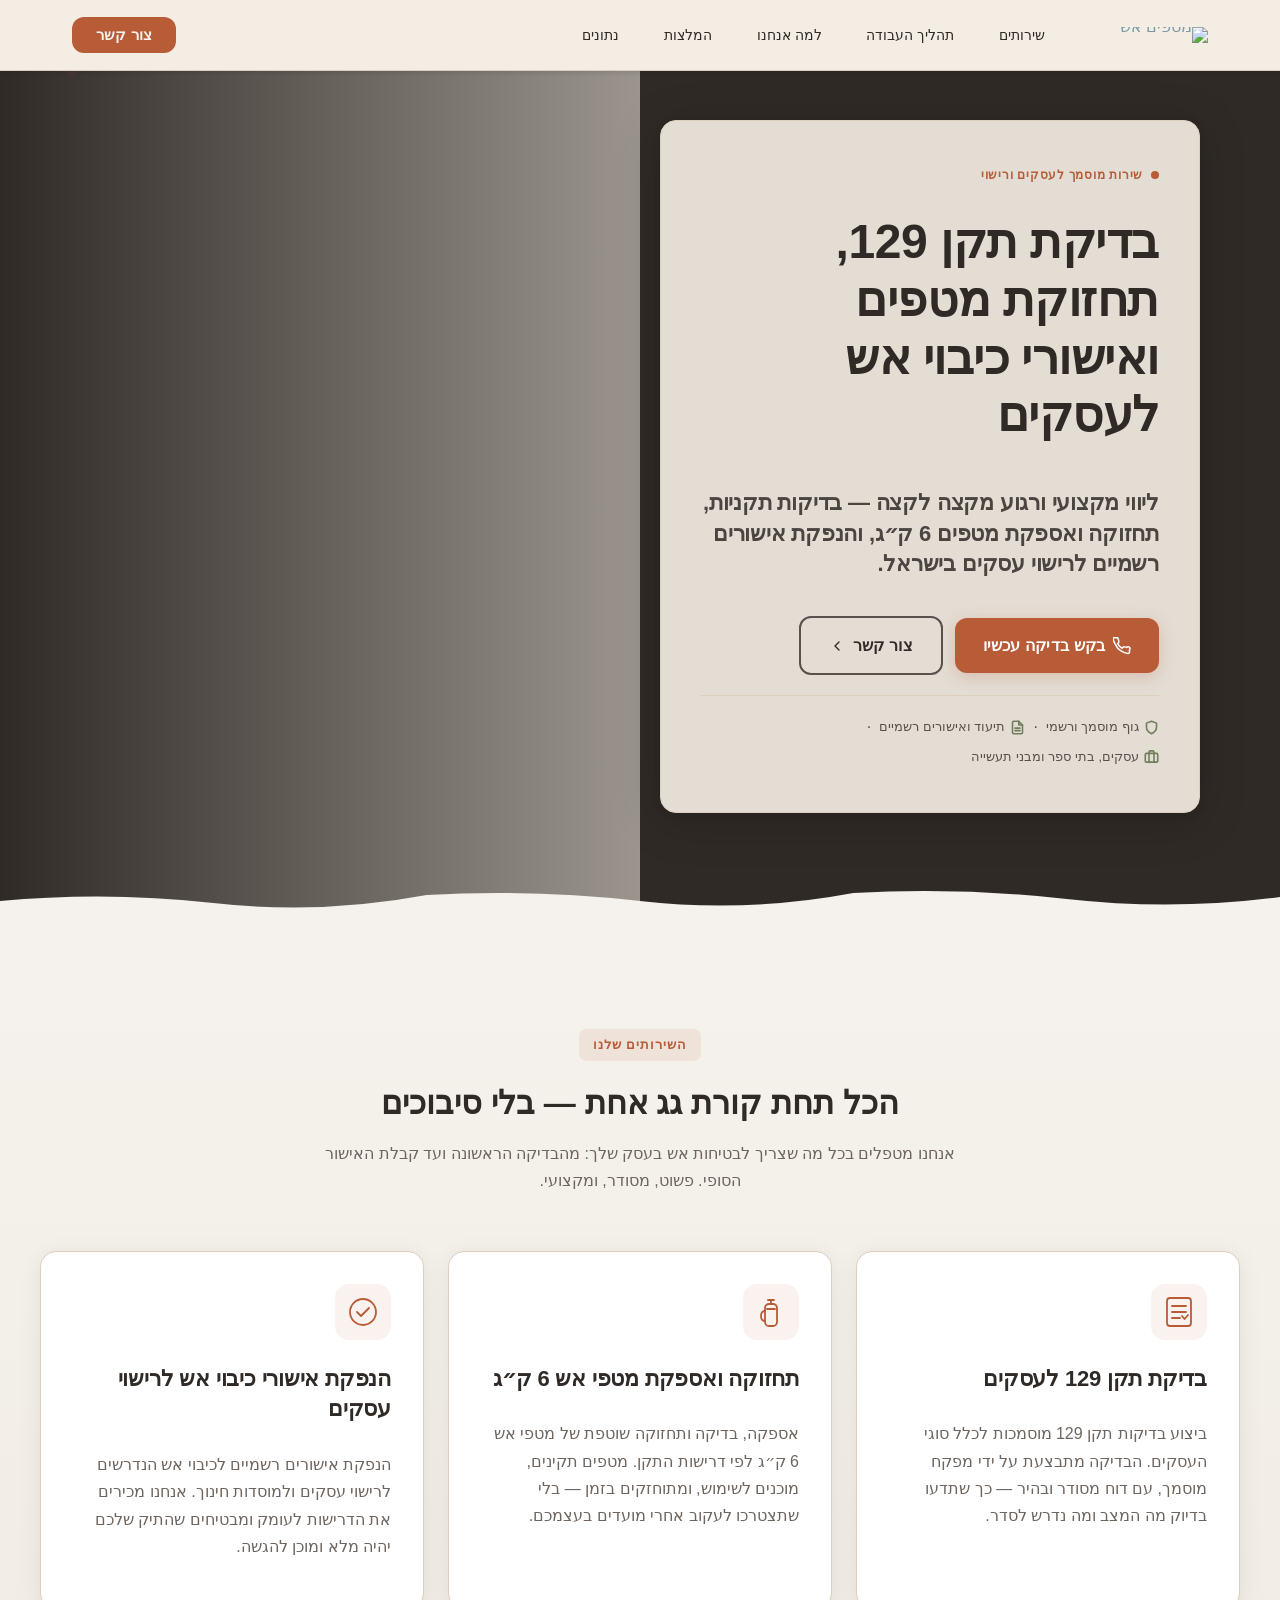
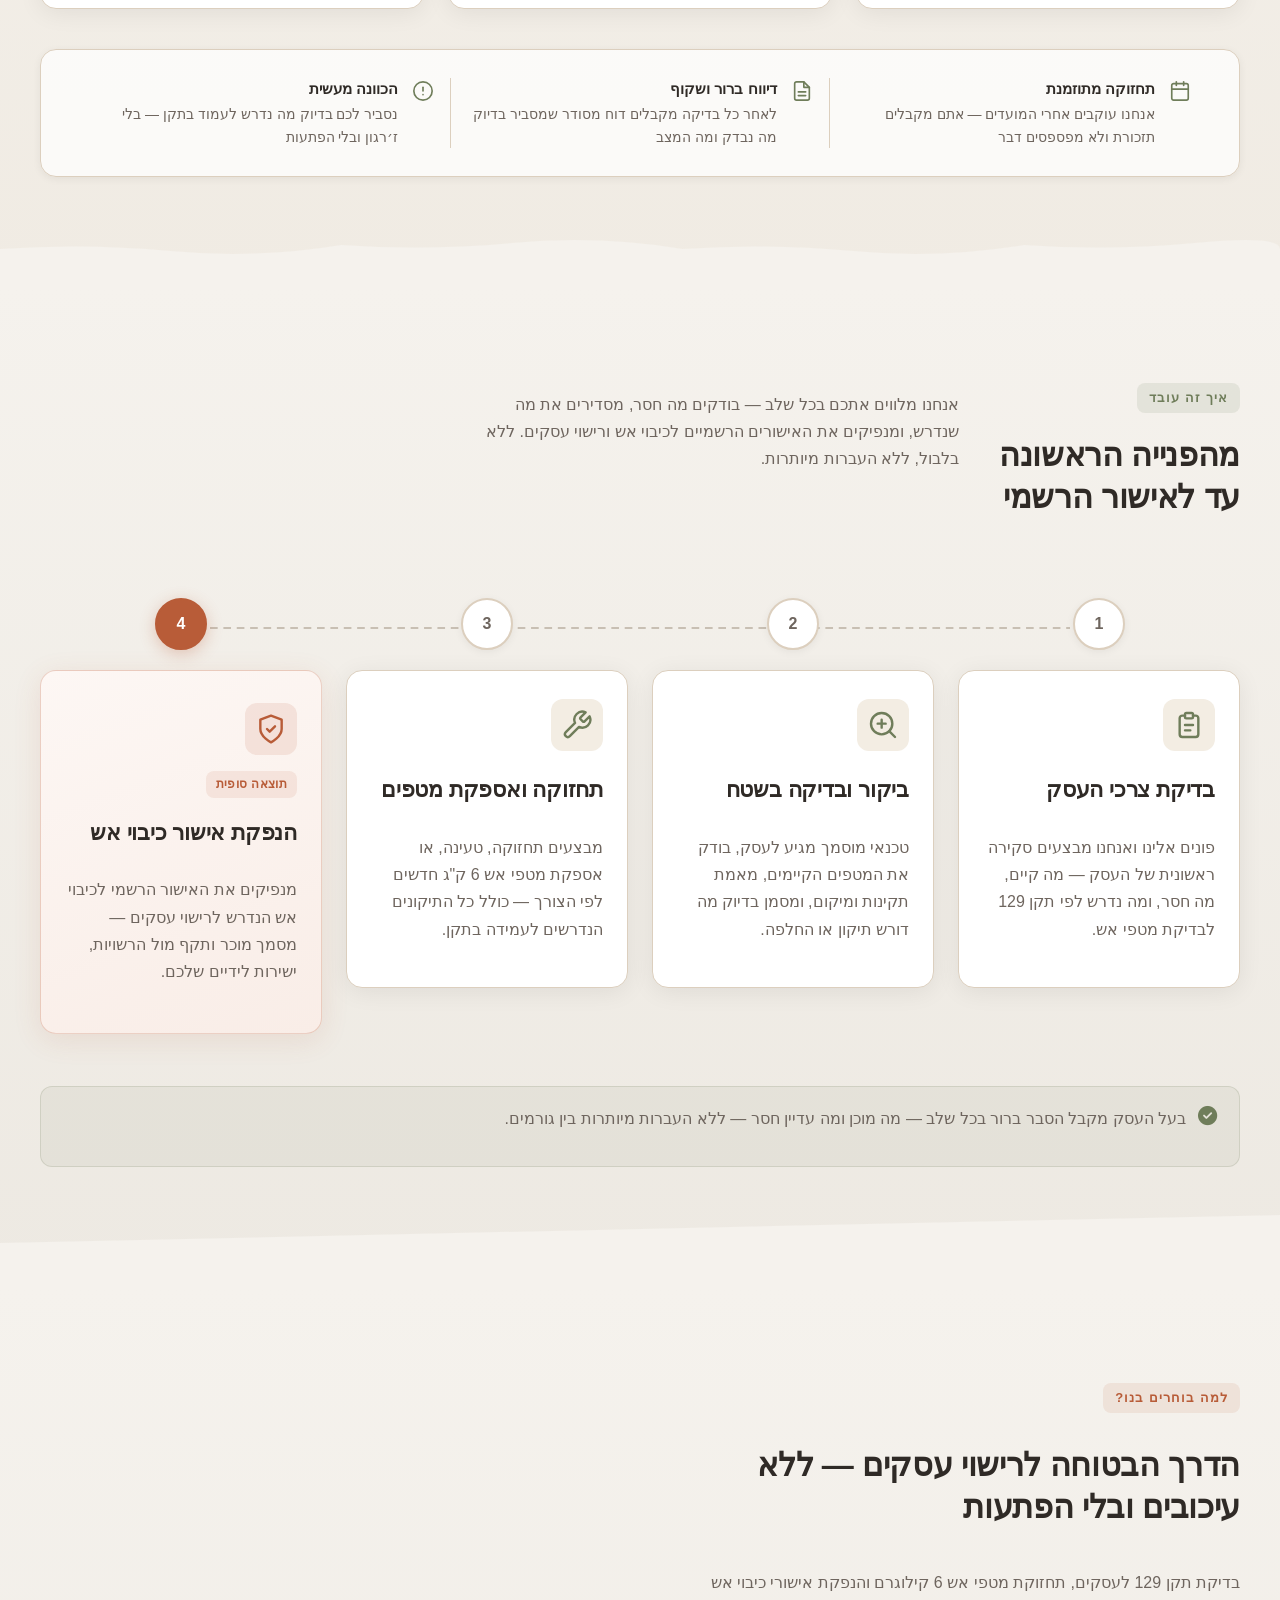
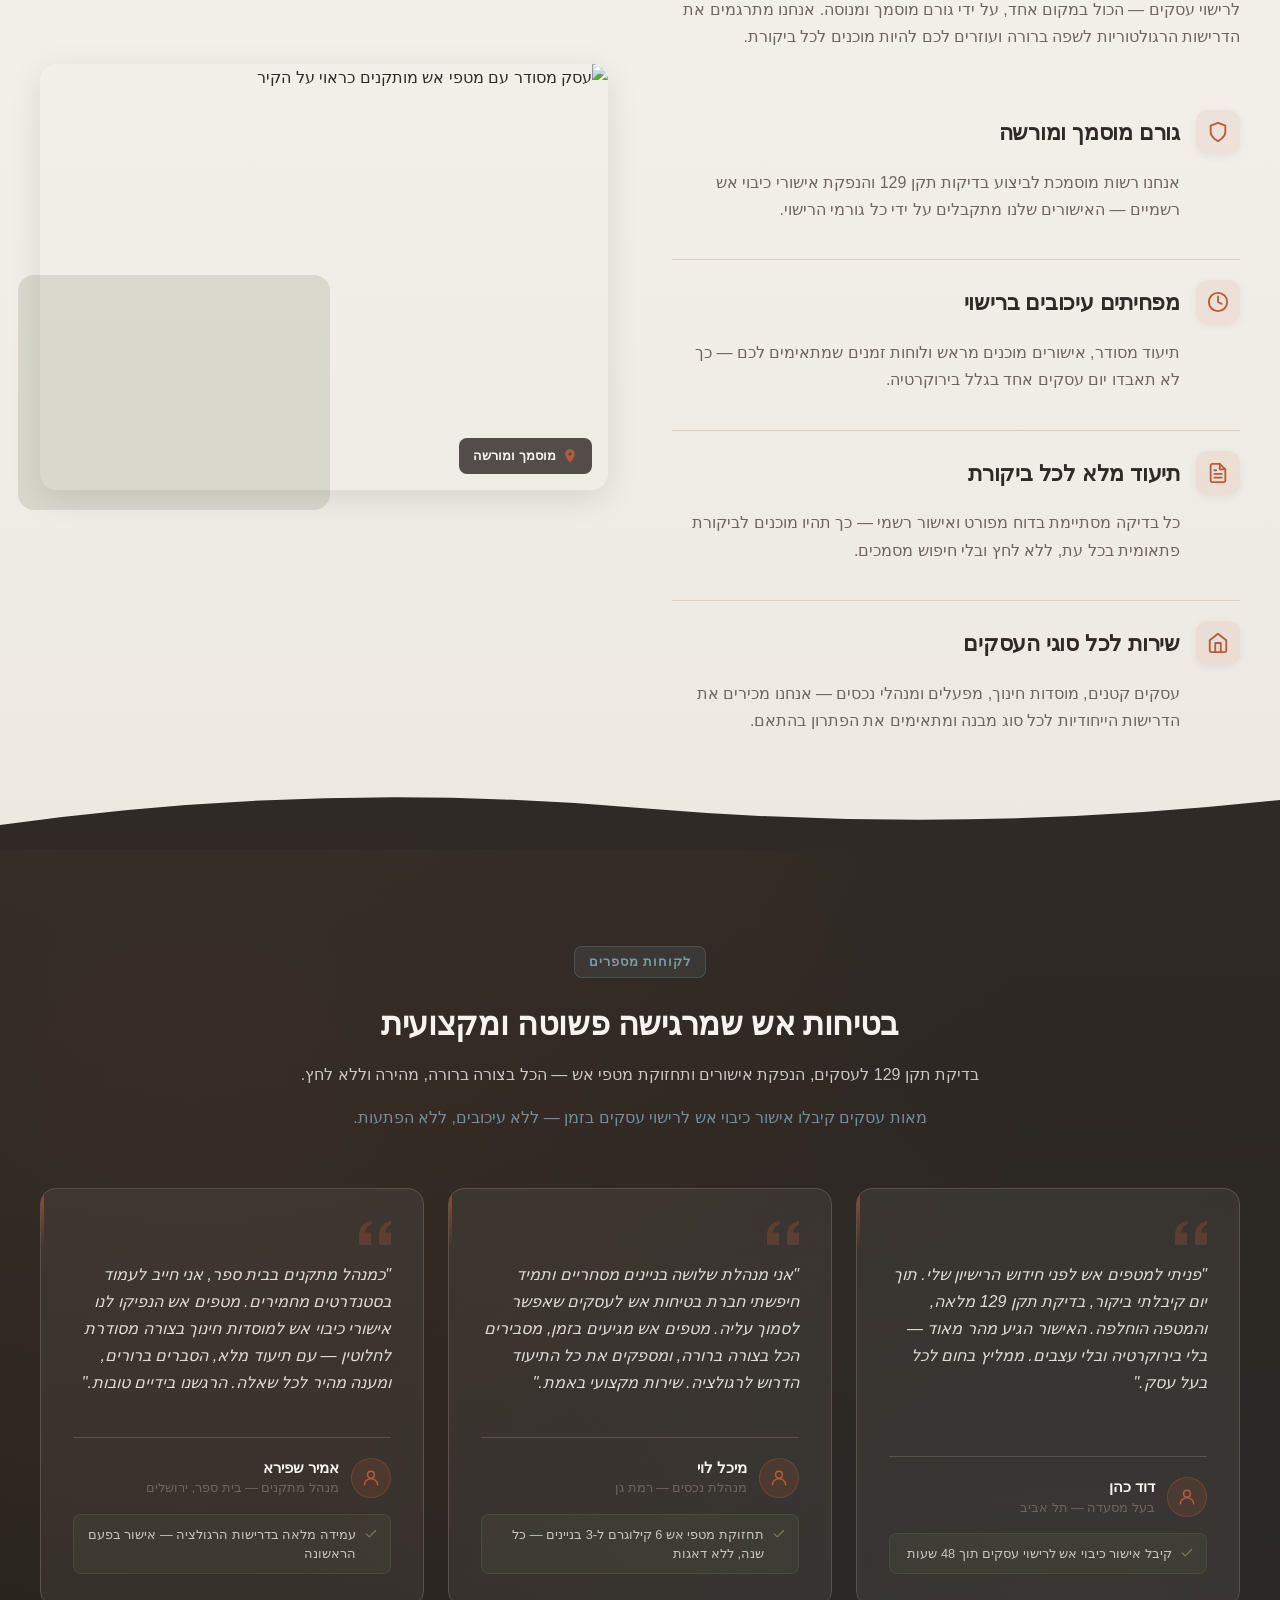
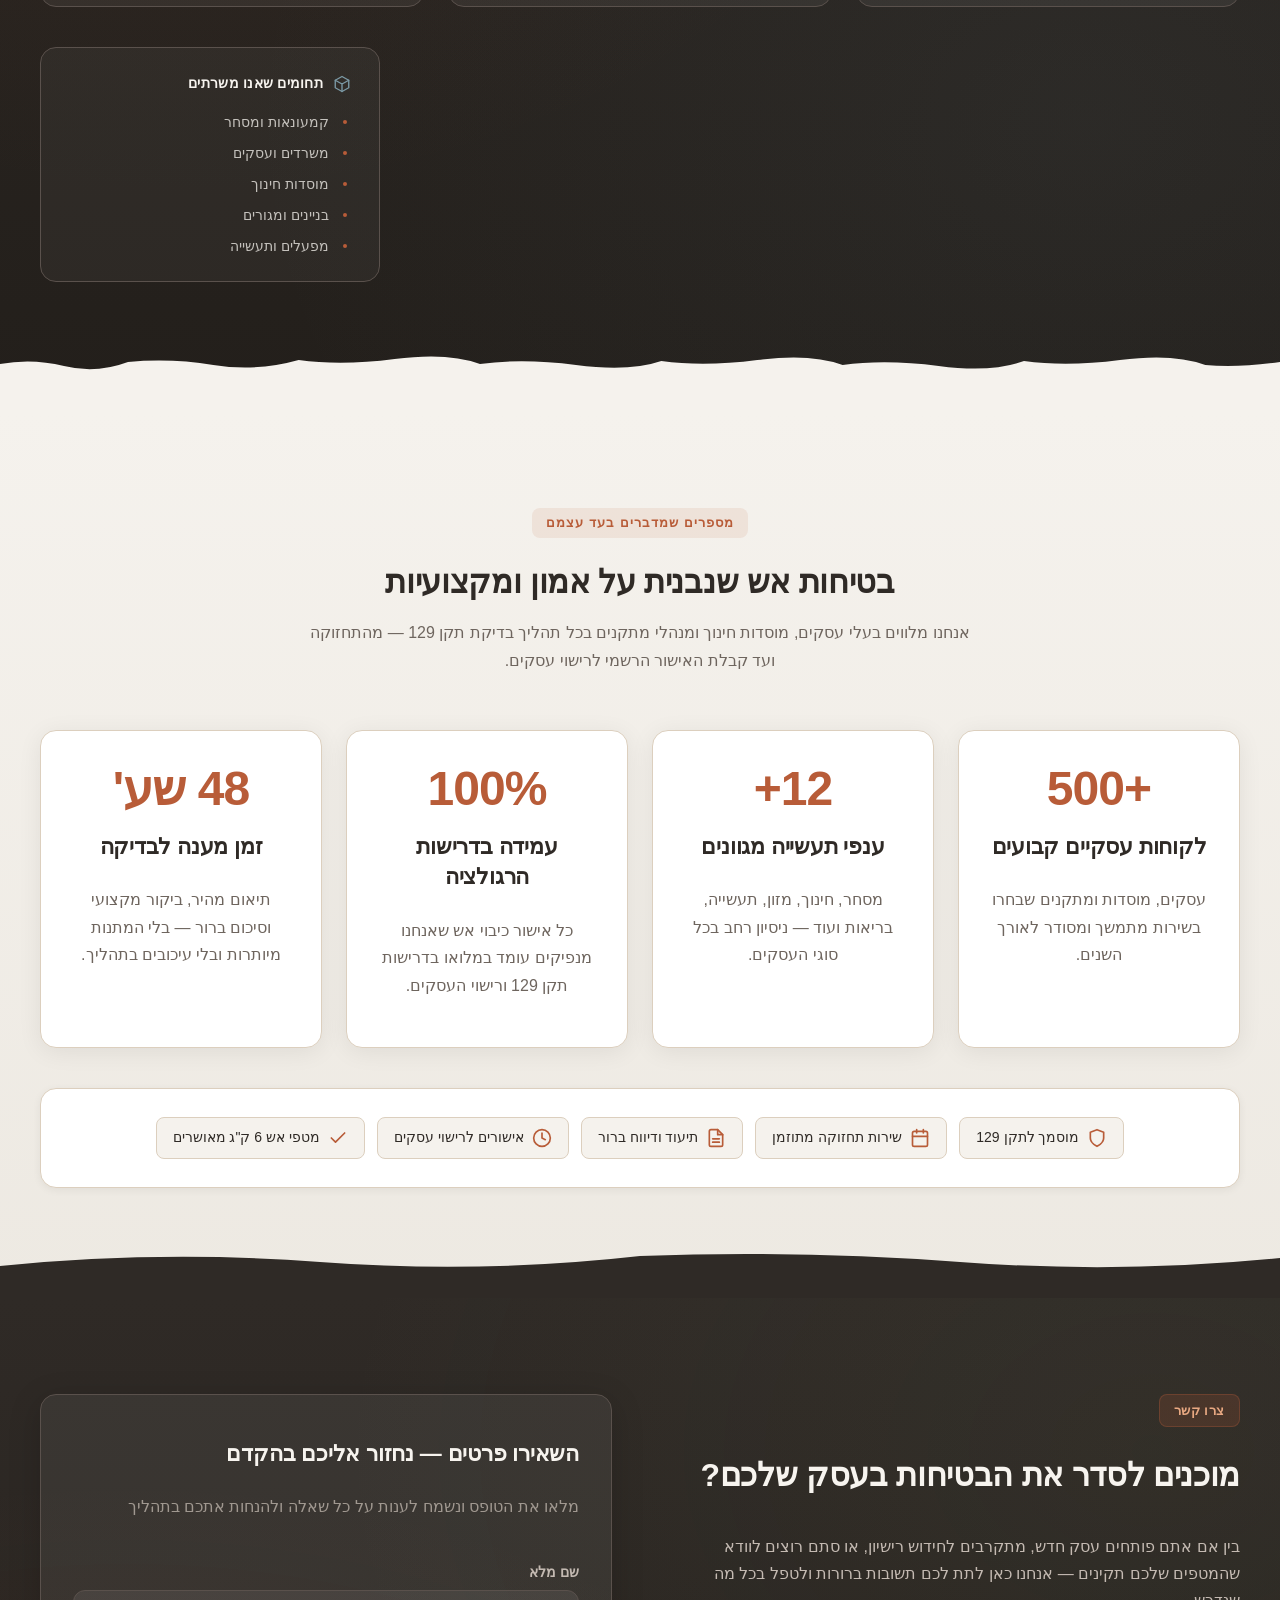
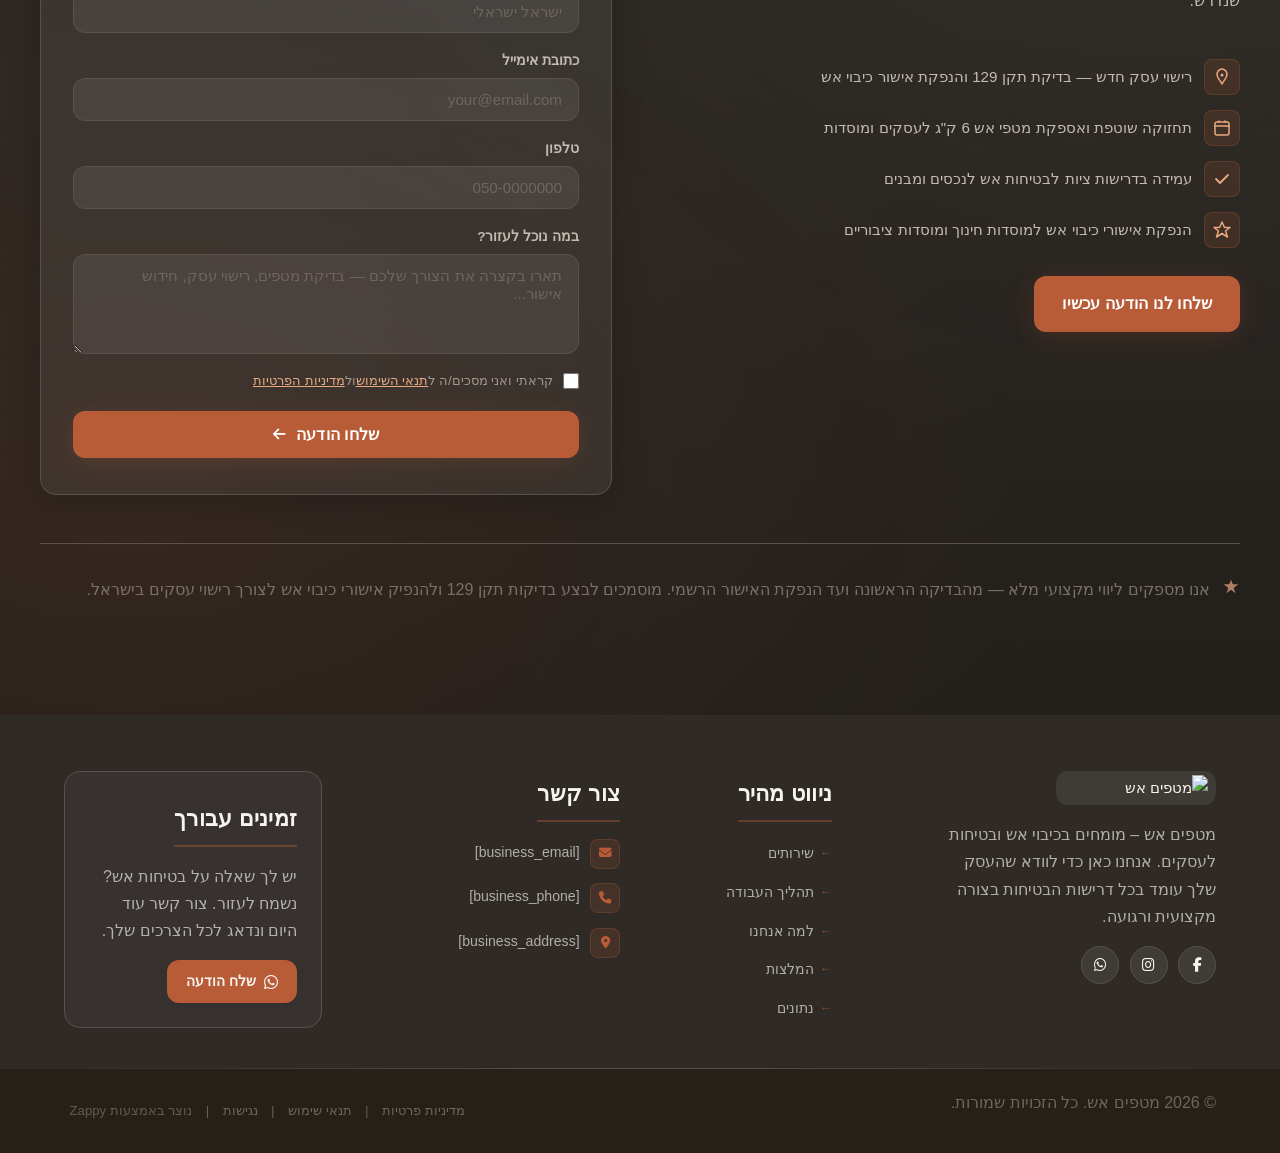
==== public/index.html @ ca14160c "Background sync: Progressive GitHub Sync" ====
<!doctype html><html dir="rtl" lang="he"><head><meta charset="UTF-8"><meta content="width=device-width,initial-scale=1" name="viewport"><meta content="index, follow" name="robots"><title>בדיקת תקן 129 לעסקים — מטפים אש</title><meta content="A fire safety and extinguisher services business specializing in standard 129 inspections, maintenance and supply of 6kg fire extinguishers, and issuing officia" name="description"><meta content="בדיקת תקן 129 לעסקים, תחזוקת מטפי אש 6 קילוגרם, אישור כיבוי אש לרישוי עסקים, הנפקת אישורי כיבוי אש למוסדות חינוך, מטפי אש" name="keywords"><link href="/assets/favicon.ico" rel="icon" type="image/x-icon"><link href="/assets/favicon-16x16.png" rel="icon" type="image/png" sizes="16x16"><link href="/assets/favicon-32x32.png" rel="icon" type="image/png" sizes="32x32"><link href="/assets/favicon-48x48.png" rel="icon" type="image/png" sizes="48x48"><link href="/assets/favicon-192x192.png" rel="icon" type="image/png" sizes="192x192"><link href="/assets/favicon-512x512.png" rel="icon" type="image/png" sizes="512x512"><link href="/assets/apple-touch-icon.png" rel="apple-touch-icon"><script>!function(){"use strict";var t="e089c013-30c9-4a23-a83f-54e6679440f3",e="https://api.zappy5.com/api/analytics/track",a=18e5,n=2592e6,o=!0,i=!0,r=!0;var s=function(){var e="zappy_visitor_"+t,a=null;try{if(a=localStorage.getItem(e)){var o=JSON.parse(a),i=Date.now();if(i-o.created<n)return o.lastSeen=i,localStorage.setItem(e,JSON.stringify(o)),o.id}}catch(t){console.warn("Zappy Analytics: LocalStorage not available")}var r="zv_"+Date.now()+"_"+Math.random().toString(36).substr(2,9);try{localStorage.setItem(e,JSON.stringify({id:r,created:Date.now(),lastSeen:Date.now()}))}catch(t){}return r}(),c=function(){var e="zappy_session_"+t,n=null;try{if(n=sessionStorage.getItem(e)){var o=JSON.parse(n),i=Date.now();if(i-o.timestamp<a)return o.timestamp=i,sessionStorage.setItem(e,JSON.stringify(o)),o.id}}catch(t){console.warn("Zappy Analytics: SessionStorage not available")}var r="zs_"+Date.now()+"_"+Math.random().toString(36).substr(2,9);try{sessionStorage.setItem(e,JSON.stringify({id:r,timestamp:Date.now()}))}catch(t){}return r}();function l(a,n){n=n||{};var o={website_id:t,event_type:a,page_path:window.location.pathname,referrer:document.referrer||"direct",visitor_id:s,session_id:c,metadata:n};if(navigator.sendBeacon){var i=new Blob([JSON.stringify(o)],{type:"application/json"});navigator.sendBeacon(e,i)}else fetch(e,{method:"POST",headers:{"Content-Type":"application/json"},body:JSON.stringify(o),keepalive:!0}).catch(function(t){console.warn("Zappy Analytics: Failed to track event",t)})}o&&l("pageview",{title:document.title,url:window.location.href}),i&&document.addEventListener("click",function(t){var e=t.target;if("BUTTON"===e.tagName||e.closest("button")){var a="BUTTON"===e.tagName?e:e.closest("button");l("click",{element:"button",text:a.textContent.trim().substring(0,100),id:a.id||null,class:a.className||null})}else if("A"===e.tagName||e.closest("a")){var n="A"===e.tagName?e:e.closest("a");l("navigation",{element:"link",text:n.textContent.trim().substring(0,100),href:n.href,external:n.hostname!==window.location.hostname})}},!0),r&&document.addEventListener("submit",function(t){var e=t.target;l("form_submit",{form_id:e.id||null,form_name:e.name||null,form_action:e.action||null,form_method:e.method||"GET"})},!0);var m=Date.now();window.addEventListener("beforeunload",function(){l("page_unload",{time_on_page:Math.floor((Date.now()-m)/1e3),page_path:window.location.pathname})}),window.zappyAnalytics={track:l,getVisitorId:function(){return s},getSessionId:function(){return c}}}()</script><meta content="בדיקת תקן 129 לעסקים — מטפים אש" property="og:title"><meta content="A fire safety and extinguisher services business specializing in standard 129 inspections, maintenance and supply of 6kg fire extinguishers, and issuing officia" property="og:description"><meta content="summary_large_image" name="twitter:card"><meta content="בדיקת תקן 129 לעסקים — מטפים אש" name="twitter:title"><meta content="A fire safety and extinguisher services business specializing in standard 129 inspections, maintenance and supply of 6kg fire extinguishers, and issuing officia" name="twitter:description"><meta content="website" property="og:type"><meta content="he_IL" property="og:locale"><link href="https://cdnjs.cloudflare.com/ajax/libs/font-awesome/6.4.0/css/all.min.css" rel="stylesheet"><link href="/assets/favicon.ico" rel="icon" type="image/x-icon"><link href="/assets/favicon-16x16.png" rel="icon" type="image/png" sizes="16x16"><link href="/assets/favicon-32x32.png" rel="icon" type="image/png" sizes="32x32"><link href="/assets/favicon-48x48.png" rel="icon" type="image/png" sizes="48x48"><link href="/assets/favicon-192x192.png" rel="icon" type="image/png" sizes="192x192"><link href="/assets/favicon-512x512.png" rel="icon" type="image/png" sizes="512x512"><link href="/assets/apple-touch-icon.png" rel="apple-touch-icon"><link href="https://cdn.jsdelivr.net/npm/vanilla-cookieconsent@3/dist/cookieconsent.css" rel="stylesheet"><script src="https://cdn.jsdelivr.net/npm/vanilla-cookieconsent@3/dist/cookieconsent.umd.js"></script><script src="https://cdn.jsdelivr.net/gh/mickidum/acc_toolbar/acctoolbar/acctoolbar.min.js"></script><link href="/styles.css" rel="stylesheet"><style id="zappy-dropdown-submenu-styles">#navMenu li:has(.sub-menu),.nav-menu li:has(.sub-menu),.navbar li:has(.sub-menu),nav li:has(.sub-menu){position:relative}#navMenu .sub-menu,.nav-menu .sub-menu,.navbar .sub-menu,nav .sub-menu{display:block!important;position:absolute!important;top:100%;left:0;min-width:220px;background:#fff;border-radius:8px;box-shadow:0 8px 25px rgba(0,0,0,.15);padding:8px 0;opacity:0;visibility:hidden;transform:translateY(10px);transition:all .3s ease;z-index:1000;list-style:none;pointer-events:none}#navMenu li:hover>.sub-menu,.nav-menu li:hover>.sub-menu,.navbar li:hover>.sub-menu,nav li:hover>.sub-menu{opacity:1!important;visibility:visible!important;transform:translateY(0)!important;pointer-events:auto!important}.sub-menu li{list-style:none;margin:0;padding:0}.sub-menu a{display:block!important;padding:10px 16px!important;color:var(--text-dark,#333)!important;font-weight:500;text-decoration:none;white-space:nowrap;transition:background-color .2s}.sub-menu .zappy-nav-child>a{padding-left:28px!important;font-size:.9em!important;opacity:.85!important}[dir=rtl] .sub-menu .zappy-nav-child>a,html[lang=ar] .sub-menu .zappy-nav-child>a,html[lang=he] .sub-menu .zappy-nav-child>a{padding-left:10px!important;padding-right:28px!important}.sub-menu .zappy-nav-parent>a{font-weight:600!important}.sub-menu a:hover{background-color:#f5f5f5}[dir=rtl] .nav-menu .sub-menu,[dir=rtl] .navbar .sub-menu,[dir=rtl] nav .sub-menu,html[lang=ar] .nav-menu .sub-menu,html[lang=ar] .navbar .sub-menu,html[lang=ar] nav .sub-menu,html[lang=he] .nav-menu .sub-menu,html[lang=he] .navbar .sub-menu,html[lang=he] nav .sub-menu{left:auto!important;right:0!important}.sub-menu:empty,.sub-menu:not(:has(li)):not(:has(> a)),.sub-menu:not(:has(li:not(.zappy-hidden-menu-item))):not(:has(> a)){display:none!important;opacity:0!important;visibility:hidden!important;pointer-events:none!important}li:has(.menu-group-title):hover>.sub-menu{opacity:1!important;visibility:visible!important;transform:translateY(0)!important;pointer-events:auto!important}#navMenu>li>.menu-group-title,.nav-menu>li>.menu-group-title{display:inline-block;padding:.5rem 1rem;cursor:default;user-select:none}@media (max-width:768px){#navMenu .sub-menu,.nav-menu .sub-menu,.navbar .sub-menu,nav .sub-menu{position:static!important;transform:none!important;box-shadow:none!important;background:0 0!important;max-height:0;overflow:hidden;opacity:0;visibility:hidden;transition:max-height .3s ease,opacity .3s ease;padding:0!important;border-radius:0!important}#navMenu .sub-menu.mobile-expanded,.nav-menu .sub-menu.mobile-expanded,.navbar .sub-menu.mobile-expanded{max-height:none!important;overflow-y:visible!important;opacity:1!important;visibility:visible!important;padding:8px 0 8px 16px!important}[dir=rtl] .sub-menu.mobile-expanded,html[lang=he] .sub-menu.mobile-expanded{padding:8px 16px 8px 0!important}#navMenu li:hover>.sub-menu,.nav-menu li:hover>.sub-menu,.navbar li:hover>.sub-menu,nav li:hover>.sub-menu{opacity:0;visibility:hidden;pointer-events:none}#navMenu li>.sub-menu.mobile-expanded,.nav-menu li>.sub-menu.mobile-expanded,.navbar li>.sub-menu.mobile-expanded,nav li>.sub-menu.mobile-expanded{opacity:1!important;visibility:visible!important;pointer-events:auto!important}#navMenu li:has(.sub-menu),.nav-menu li:has(.sub-menu),.navbar li:has(.sub-menu),nav li:has(.sub-menu){display:flex!important;flex-wrap:wrap!important;align-items:center!important;position:relative!important;min-height:44px!important}#navMenu li:has(.sub-menu)>a,.nav-menu li:has(.sub-menu)>a,.navbar li:has(.sub-menu)>a,nav li:has(.sub-menu)>a{flex:1!important;min-width:0!important}#navMenu li:has(.sub-menu)>.menu-group-title,.nav-menu li:has(.sub-menu)>.menu-group-title,.navbar li:has(.sub-menu)>.menu-group-title,nav li:has(.sub-menu)>.menu-group-title{flex:1!important;min-width:0!important;padding:0!important;line-height:inherit!important}#navMenu li:has(.sub-menu)>.sub-menu,.nav-menu li:has(.sub-menu)>.sub-menu,.navbar li:has(.sub-menu)>.sub-menu,nav li:has(.sub-menu)>.sub-menu{flex-basis:100%!important;width:100%!important}#navMenu li:has(.sub-menu)>a [class*=arrow],#navMenu li:has(.sub-menu)>a [class*=chevron],.nav-menu li:has(.sub-menu)>a .fa-angle-down,.nav-menu li:has(.sub-menu)>a .fa-chevron-down,.nav-menu li:has(.sub-menu)>a [class*=arrow],.nav-menu li:has(.sub-menu)>a [class*=chevron],nav li:has(.sub-menu)>a [class*=arrow],nav li:has(.sub-menu)>a [class*=chevron]{display:none!important;visibility:hidden!important}.mobile-submenu-toggle{display:flex!important;align-items:center!important;justify-content:center!important;width:44px!important;height:auto!important;background:0 0!important;border:none!important;cursor:pointer!important;color:var(--text-dark)!important;position:static!important;flex-shrink:0!important;align-self:stretch!important;z-index:2!important;padding:0!important;margin:0!important}.mobile-submenu-toggle::after{content:''!important;width:0!important;height:0!important;border-left:6px solid transparent!important;border-right:6px solid transparent!important;border-top:7px solid currentColor!important;transition:transform .3s ease!important}.mobile-submenu-toggle.expanded::after{transform:rotate(180deg)!important}.sub-menu a{padding:10px 0!important;display:block!important;color:var(--text-dark)!important;white-space:normal!important}.sub-menu .zappy-nav-child>a{padding-left:28px!important;font-size:.9em!important;opacity:.85!important}[dir=rtl] .sub-menu .zappy-nav-child>a,html[lang=ar] .sub-menu .zappy-nav-child>a,html[lang=he] .sub-menu .zappy-nav-child>a{padding-left:0!important;padding-right:28px!important}.sub-menu .zappy-nav-parent>a{font-weight:600!important}#navMenu.active,.nav-menu.active{max-width:100vw!important;overflow-x:hidden!important;box-sizing:border-box!important}.navbar .sub-menu li a,.zappy-products-dropdown .sub-menu a,nav.navbar .sub-menu li a{color:var(--text-dark)!important}}@media (min-width:769px){.mobile-submenu-toggle{display:none!important}}</style><style id="mobile-lang-menu-deployed-css">@media (max-width:768px){.lang-switcher,.nav-container .lang-switcher,.nav-cta-container .lang-switcher,.nav-ecommerce-icons .lang-switcher,.nav-icons-left .lang-switcher,.navbar .lang-switcher,.navbar .nav-cta-container .lang-switcher{display:none!important}.mobile-lang-menu{width:100%;border-top:1px solid rgba(128,128,128,.2);padding:8px 0 0 0;margin-top:8px}.mobile-lang-toggle{display:flex!important;align-items:center;justify-content:space-between;width:100%;padding:12px 16px;background:0 0;border:none;cursor:pointer;font-size:15px;color:inherit;font-family:inherit}.mobile-lang-toggle::after{content:'';display:inline-block;width:8px;height:8px;border-right:2px solid currentColor;border-bottom:2px solid currentColor;transform:rotate(45deg);transition:transform .3s ease;margin-left:8px}.mobile-lang-toggle.expanded::after{transform:rotate(-135deg)}.mobile-lang-options{max-height:0;overflow:hidden;transition:max-height .3s ease}.mobile-lang-options.expanded{max-height:300px}.mobile-lang-option{display:flex!important;align-items:center;gap:10px;padding:10px 24px;text-decoration:none;color:inherit;font-size:14px;font-family:inherit}.mobile-lang-option:hover{background:rgba(128,128,128,.1)}.mobile-lang-option.active{font-weight:600;opacity:.7;pointer-events:none}.mobile-lang-option img{width:20px;height:20px;border-radius:50%}}@media (min-width:769px){.mobile-lang-menu{display:none!important}}</style><style id="zappy-widget-visibility">#mic-access-tool-box,#mic-access-tool-general-button,#mic-init-access-tool #mic-access-tool-box,#mic-init-access-tool #mic-access-tool-general-button,#mic-init-access-tool .mic-access-tool-general-button,._access-icon,._access-menu,.mic-access-tool-box,.mic-access-tool-general-button,div[id*=mic-access-tool-box]{display:none!important;visibility:hidden!important;opacity:0!important;pointer-events:none!important}</style></head><body><nav class="navbar" dir="rtl"><button class="mobile-toggle" aria-label="Menu" id="mobileToggle"><svg viewBox="0 0 24 24" fill="none" height="24" width="24" class="hamburger-icon"><path d="M3 12h18M3 6h18M3 18h18" stroke="currentColor" stroke-width="2" stroke-linecap="round"></path></svg><svg viewBox="0 0 24 24" fill="none" height="24" width="24" class="close-icon" style="display:none"><path d="M18 6L6 18M6 6l12 12" stroke="currentColor" stroke-width="2" stroke-linecap="round"></path></svg></button><button class="phone-header-btn" aria-label="Call" data-phone="[business_phone]"><svg viewBox="0 0 24 24" fill="currentColor" height="20" width="20"><path d="M22 16.92v3a2 2 0 0 1-2.18 2 19.79 19.79 0 0 1-8.63-3.07 19.5 19.5 0 0 1-6-6 19.79 19.79 0 0 1-3.07-8.67A2 2 0 0 1 4.11 2h3a2 2 0 0 1 2 1.72 12.84 12.84 0 0 0 .7 2.81 2 2 0 0 1-.45 2.11L8.09 9.91a16 16 0 0 0 6 6l1.27-1.27a2 2 0 0 1 2.11-.45 12.84 12.84 0 0 0 2.81.7A2 2 0 0 1 22 16.92z"></path></svg></button><div class="nav-container"><div class="nav-right-group"><div class="nav-brand"><a href="/" class="logo-link"><img alt="מטפים אש" src="/assets/logo.webp" class="logo"></a></div><ul class="nav-menu" id="navMenu"><li><a href="#services">שירותים</a></li><li><a href="#process">תהליך העבודה</a></li><li><a href="#value-proposition">למה אנחנו</a></li><li><a href="#testimonials">המלצות</a></li><li><a href="#stats">נתונים</a></li></ul></div><div class="nav-cta-container"><a href="#contact" class="nav-cta-btn">צור קשר</a></div></div></nav><script>window.addEventListener("load",function(){const e=document.querySelector(".navbar, nav, header");if(!e)return void console.log("[Navbar] Navbar element not found");let t=document.getElementById("mobileToggle")||document.querySelector(".mobile-toggle")||document.querySelector(".hamburger")||document.querySelector(".hamburger-menu")||document.querySelector(".menu-toggle")||document.querySelector(".burger-menu")||document.querySelector('[aria-label="Menu"]')||document.querySelector('[aria-label="תפריט"]');const o=document.querySelector(".phone-header-btn"),n=window.getComputedStyle(e);let r=n.backgroundColor;if(console.log("[Navbar] Initial navbar background:",r),"transparent"===r||"rgba(0, 0, 0, 0)"===r||r.startsWith("rgba")&&r.includes(", 0)")){const e=n.backgroundImage;if(e&&"none"!==e)console.log("[Navbar] Navbar has background image/gradient, using dark text"),r="rgb(240, 240, 240)";else{const e=window.getComputedStyle(document.body).backgroundColor;console.log("[Navbar] Navbar transparent, using body background:",e),r=e}}const i=r.match(/\d+/g);if(i&&i.length>=3){const e=(.299*parseInt(i[0])+.587*parseInt(i[1])+.114*parseInt(i[2]))/255;console.log("[Navbar] Mobile button colors preserved from Claude CSS (luminance:",e.toFixed(2)+")");const n=document.createElement("style");n.id="zappy-mobile-nav-fix";document.documentElement.lang;document.documentElement.dir,n.textContent='\n        /* Hide mobile buttons on desktop, show only on mobile */\n        @media (min-width: 769px) {\n          .mobile-toggle,\n          .phone-header-btn {\n            display: none !important;\n          }\n        }\n        \n        /* Show and position mobile buttons correctly on mobile */\n        @media (max-width: 768px) {\n          .mobile-toggle,\n          .phone-header-btn {\n            position: absolute !important;\n            top: 50% !important;\n            transform: translateY(-50%) !important;\n            z-index: 1001 !important;\n            display: flex !important;\n            align-items: center !important;\n            justify-content: center !important;\n            width: 36px !important;\n            height: 36px !important;\n            border-radius: 50% !important;\n            border: none !important;\n            cursor: pointer !important;\n            padding: 6px !important;\n            background: none !important;\n            color: var(--nav-text, var(--text-dark)) !important;\n          }\n          \n          /* LTR positioning (default): hamburger LEFT, phone RIGHT */\n          html:not([dir="rtl"]):not([lang="he"]):not([lang="ar"]) .mobile-toggle,\n          html[dir="ltr"] .mobile-toggle {\n            left: 12px !important;\n            right: auto !important;\n          }\n          html:not([dir="rtl"]):not([lang="he"]):not([lang="ar"]) .phone-header-btn,\n          html[dir="ltr"] .phone-header-btn {\n            right: 12px !important;\n            left: auto !important;\n          }\n          \n          /* RTL positioning: hamburger RIGHT, phone LEFT */\n          html[dir="rtl"] .mobile-toggle,\n          html[lang="he"] .mobile-toggle,\n          html[lang="ar"] .mobile-toggle {\n            right: 12px !important;\n            left: auto !important;\n          }\n          html[dir="rtl"] .phone-header-btn,\n          html[lang="he"] .phone-header-btn,\n          html[lang="ar"] .phone-header-btn {\n            left: 12px !important;\n            right: auto !important;\n          }\n          \n          /* CRITICAL: Ensure nav-container has min-height on mobile */\n          /* All children are positioned absolutely/fixed on mobile, so height:auto collapses to 0 */\n          .nav-container {\n            min-height: 70px !important;\n            position: relative !important;\n          }\n          \n          /* Ensure SVG icons are properly sized and inherit color */\n          .mobile-toggle svg,\n          .phone-header-btn svg {\n            width: 24px !important;\n            height: 24px !important;\n            /* Don\'t force display - let JavaScript control hamburger/close toggle */\n          }\n          \n          /* Reset nav-cta-container on mobile - remove desktop box-shadow/padding */\n          /* that creates a visible ghost box when CTA button is hidden */\n          .nav-cta-container {\n            box-shadow: none !important;\n            padding: 0 !important;\n          }\n          \n          /* Hide nav-cta-container entirely on mobile when there\'s no lang-switcher */\n          /* (only the CTA button is inside, and it\'s hidden on mobile) */\n          .nav-cta-container:not(:has(.lang-switcher)) {\n            display: none !important;\n          }\n          \n          /* CRITICAL: Prevent hero image fade gradient from bleeding over headline text */\n          /* The .image-fade-gradient has bottom: -30px (extends below parent) */\n          /* On mobile stacked layout, this overlaps the h1 text below the image */\n          .hero-image-column {\n            overflow: hidden !important;\n          }\n          .image-fade-gradient {\n            bottom: 0 !important;\n          }\n          \n          /* Hide desktop language switcher on mobile - hamburger menu handles it */\n          /* High specificity to override stored CSS */\n          .lang-switcher,\n          .nav-cta-container .lang-switcher,\n          .nav-container .lang-switcher,\n          .navbar .lang-switcher,\n          .navbar .nav-cta-container .lang-switcher {\n            display: none !important;\n          }\n        }\n      ';const r=document.getElementById("zappy-mobile-nav-fix");r&&r.remove(),document.head.appendChild(n),console.log("[Navbar] Critical CSS injected for mobile nav positioning");const l=window.innerWidth<=768;if(t){const e=t.querySelector(".hamburger-icon"),o=t.querySelector(".close-icon");e&&(e.style.setProperty("width","24px","important"),e.style.setProperty("height","24px","important"),e.style.setProperty("display","block","important")),o&&(o.style.setProperty("width","24px","important"),o.style.setProperty("height","24px","important"),o.style.setProperty("display","none","important")),l?(t.style.setProperty("position","absolute","important"),t.style.setProperty("top","50%","important"),t.style.setProperty("transform","translateY(-50%)","important"),t.style.setProperty("z-index","1001","important"),t.style.removeProperty("left"),t.style.removeProperty("right"),console.log("[Navbar] Mobile toggle positioning applied (mobile viewport)")):(t.style.removeProperty("position"),t.style.removeProperty("top"),t.style.removeProperty("transform"),t.style.removeProperty("z-index"),t.style.removeProperty("left"),t.style.removeProperty("right"),console.log("[Navbar] Desktop viewport - cleared mobile toggle inline positioning"))}if(o){const e=o.querySelector("svg");e&&(e.style.width="24px",e.style.height="24px",e.setAttribute("width","24"),e.setAttribute("height","24")),l?(o.style.setProperty("position","absolute","important"),o.style.setProperty("top","50%","important"),o.style.setProperty("transform","translateY(-50%)","important"),o.style.setProperty("z-index","1001","important"),o.style.removeProperty("left"),o.style.removeProperty("right"),console.log("[Navbar] Phone button positioning applied (mobile viewport)")):(o.style.removeProperty("position"),o.style.removeProperty("top"),o.style.removeProperty("transform"),o.style.removeProperty("z-index"),o.style.removeProperty("left"),o.style.removeProperty("right"),console.log("[Navbar] Desktop viewport - cleared phone button inline positioning"))}}else console.log("[Navbar] Could not parse background color:",r);t=document.getElementById("mobileToggle")||document.querySelector(".mobile-toggle")||document.querySelector(".hamburger")||document.querySelector(".hamburger-menu")||document.querySelector(".menu-toggle")||document.querySelector(".burger-menu")||document.querySelector('[aria-label="Menu"]')||document.querySelector('[aria-label="תפריט"]');const l=document.getElementById("navMenu")||document.querySelector(".nav-menu")||document.querySelector(".nav-links")||document.querySelector("nav ul:not(.submenu)");if(!t||!l)return void console.log("[Navbar] Mobile toggle or menu not found:",{toggle:!!t,menu:!!l});l.id||(l.id="navMenu"),console.log("[Navbar] Initializing mobile menu...");const a=t.cloneNode(!0);t.parentNode.replaceChild(a,t),a.addEventListener("click",function(e){e.preventDefault(),e.stopPropagation();const t=this.querySelector(".hamburger-icon"),o=this.querySelector(".close-icon");l.classList.contains("active")?(l.classList.remove("active"),t&&t.style.setProperty("display","block","important"),o&&o.style.setProperty("display","none","important"),document.body.style.overflow="",console.log("[Navbar] Menu closed")):(l.classList.add("active"),t&&t.style.setProperty("display","none","important"),o&&o.style.setProperty("display","block","important"),document.body.style.overflow="hidden",console.log("[Navbar] Menu opened"))}),l.querySelectorAll("a").forEach(function(e){e.addEventListener("click",function(){if("#"===this.getAttribute("href"))return;const e=a.querySelector(".hamburger-icon"),t=a.querySelector(".close-icon");l.classList.remove("active"),e&&e.style.setProperty("display","block","important"),t&&t.style.setProperty("display","none","important"),document.body.style.overflow="",console.log("[Navbar] Menu closed (link clicked)")})});var s=l.querySelectorAll(".dropdown-toggle");s.forEach(function(e){e.addEventListener("click",function(e){e.preventDefault(),e.stopPropagation();var t=this.closest(".nav-dropdown");t&&(t.parentNode.querySelectorAll(".nav-dropdown.open").forEach(function(e){e!==t&&e.classList.remove("open")}),t.classList.toggle("open"),console.log("[Navbar] Dropdown toggled:",t.classList.contains("open")?"open":"closed"))})}),document.addEventListener("click",function(e){e.target.closest(".nav-dropdown")||document.querySelectorAll(".nav-dropdown.open").forEach(function(e){e.classList.remove("open")})}),console.log("[Navbar] Dropdown handlers initialized for "+s.length+" dropdowns"),o&&o.addEventListener("click",function(){const e=document.querySelectorAll('a[href^="tel:"]'),t=e.length>0?e[0].getAttribute("href").replace("tel:",""):"[business_phone]";window.location.href="tel:"+t,console.log("[Navbar] Phone button clicked")}),console.log("[Navbar] Mobile menu initialized successfully");const p=function(){const e=document.querySelector(".whatsapp-float");e&&(window.innerWidth>=769?(e.style.setProperty("display","none","important"),e.style.setProperty("visibility","hidden","important"),e.style.setProperty("opacity","0","important"),e.style.setProperty("pointer-events","none","important"),console.log("[WhatsApp] Button hidden on desktop")):(e.style.removeProperty("display"),e.style.removeProperty("visibility"),e.style.removeProperty("opacity"),e.style.removeProperty("pointer-events"),console.log("[WhatsApp] Button visible on mobile")))};let c;p(),window.addEventListener("resize",function(){clearTimeout(c),c=setTimeout(p,100)})})</script><main><section class="index-hero-section" data-layout-spec="בית-hero" dir="rtl" id="hero" data-hero-type="fullscreen-scrim"><div class="index-hero-bg"><img alt="טכנאי כיבוי אש מקצועי מדבר עם בעל עסק ליד מטפה אש 6 ק&quot;ג" src="/assets/site-index-hero-image-1.webp" data-context="A professional fire safety technician in a clean, well-lit Israeli business interior (like a small office or shop), wearing a professional uniform, standing near a red 6kg fire extinguisher mounted on a wall. The technician is speaking calmly and professionally with a business owner. The setting is organized, warm, and reassuring — not dramatic or emergency-like. Natural light, earthy tones, modern interior. Realistic photography style." data-placeholder="index-hero-image-1" height="700" width="1200" data-hero-bg="true"></div><div class="index-hero-scrim" aria-hidden="true"></div><div class="index-hero-warm-tint" aria-hidden="true"></div><div class="index-hero-flame-decor" aria-hidden="true"><svg viewBox="0 0 48 60" fill="none" height="60" width="48" xmlns="http://www.w3.org/2000/svg" aria-hidden="true" data-no-icon-edit="true"><path d="M24 2C24 2 36 14 36 26C36 32 32 36 28 37C30 30 26 24 22 20C22 28 18 32 16 38C12 35 10 30 10 26C10 14 24 2 24 2Z" fill="#B85C38" opacity="0.18"></path><path d="M24 18C24 18 31 26 31 34C31 40 27 44 24 44C21 44 17 40 17 34C17 26 24 18 24 18Z" fill="#B85C38" opacity="0.12"></path></svg></div><div class="index-hero-container"><div class="index-hero-card"><div class="index-hero-label"><span class="index-hero-label-dot" aria-hidden="true"></span>שירות מוסמך לעסקים ורישוי</div><h1 class="index-hero-h1">בדיקת תקן 129, תחזוקת מטפים<br>ואישורי כיבוי אש לעסקים</h1><h3 class="index-hero-h3">ליווי מקצועי ורגוע מקצה לקצה — בדיקות תקניות, תחזוקה ואספקת מטפים 6 ק״ג, והנפקת אישורים רשמיים לרישוי עסקים בישראל.</h3><div class="index-hero-ctas"><a href="#contact" class="index-hero-btn-primary"><svg viewBox="0 0 24 24" fill="none" height="18" width="18" data-element-type="icon" data-icon-type="svg" stroke="currentColor" stroke-linecap="round" stroke-linejoin="round" stroke-width="2" aria-hidden="true"><path d="M22 16.92v3a2 2 0 01-2.18 2 19.79 19.79 0 01-8.63-3.07A19.5 19.5 0 013.07 9.81a19.79 19.79 0 01-3.07-8.63A2 2 0 012 .92h3a2 2 0 012 1.72c.127.96.361 1.903.7 2.81a2 2 0 01-.45 2.11L6.09 8.91a16 16 0 006 6l1.27-1.27a2 2 0 012.11-.45c.907.339 1.85.573 2.81.7A2 2 0 0122 16.92z"></path></svg>בקש בדיקה עכשיו</a><a href="#contact" class="index-hero-btn-secondary">צור קשר<svg viewBox="0 0 24 24" fill="none" height="16" width="16" data-element-type="icon" data-icon-type="svg" stroke="currentColor" stroke-linecap="round" stroke-linejoin="round" stroke-width="2" aria-hidden="true"><polyline points="15 18 9 12 15 6"></polyline></svg></a></div><div class="index-hero-card-divider" aria-hidden="true"></div><div class="index-hero-trust"><span class="index-hero-trust-item"><svg viewBox="0 0 24 24" fill="none" height="15" width="15" data-element-type="icon" data-icon-type="svg" stroke="currentColor" stroke-linecap="round" stroke-linejoin="round" stroke-width="2.5" aria-hidden="true"><path d="M12 22s8-4 8-10V5l-8-3-8 3v7c0 6 8 10 8 10z"></path></svg>גוף מוסמך ורשמי</span><span class="index-hero-trust-dot" aria-hidden="true">·</span><span class="index-hero-trust-item"><svg viewBox="0 0 24 24" fill="none" height="15" width="15" data-element-type="icon" data-icon-type="svg" stroke="currentColor" stroke-linecap="round" stroke-linejoin="round" stroke-width="2.5" aria-hidden="true"><path d="M14 2H6a2 2 0 00-2 2v16a2 2 0 002 2h12a2 2 0 002-2V8z"></path><polyline points="14 2 14 8 20 8"></polyline><line x1="16" x2="8" y1="13" y2="13"></line><line x1="16" x2="8" y1="17" y2="17"></line></svg>תיעוד ואישורים רשמיים</span><span class="index-hero-trust-dot" aria-hidden="true">·</span><span class="index-hero-trust-item"><svg viewBox="0 0 24 24" fill="none" height="15" width="15" data-element-type="icon" data-icon-type="svg" stroke="currentColor" stroke-linecap="round" stroke-linejoin="round" stroke-width="2.5" aria-hidden="true"><rect height="14" rx="2" width="20" x="2" y="7" ry="2"></rect><path d="M16 21V5a2 2 0 00-2-2h-4a2 2 0 00-2 2v16"></path></svg>עסקים, בתי ספר ומבני תעשייה</span></div></div></div><div class="index-hero-divider-wrapper"><svg viewBox="0 0 1200 80" xmlns="http://www.w3.org/2000/svg" aria-hidden="true" data-no-icon-edit="true" preserveAspectRatio="none"><path d="M0,80 L0,48 Q100,38 200,50 T400,42 Q500,36 600,48 T800,40 Q900,34 1000,46 T1200,44 L1200,80 Z" fill="#F5F2ED"></path></svg></div></section><section class="index-services-section" data-layout-spec="בית-services" dir="rtl" id="services"><div class="index-services-container"><div class="index-services-intro"><span class="index-services-eyebrow">השירותים שלנו</span><h2 class="index-services-title">הכל תחת קורת גג אחת — בלי סיבוכים</h2><p class="index-services-subtitle">אנחנו מטפלים בכל מה שצריך לבטיחות אש בעסק שלך: מהבדיקה הראשונה ועד קבלת האישור הסופי. פשוט, מסודר, ומקצועי.</p></div><div class="index-services-grid"><article class="index-services-card"><div class="index-services-icon-wrap"><svg viewBox="0 0 36 36" fill="none" height="36" width="36" data-element-type="icon" data-icon-type="svg" xmlns="http://www.w3.org/2000/svg" stroke="currentColor" stroke-linecap="round" stroke-linejoin="round" stroke-width="1.8" aria-hidden="true"><rect height="28" rx="3" width="24" x="6" y="4"></rect><line x1="11" x2="25" y1="12" y2="12"></line><line x1="11" x2="25" y1="18" y2="18"></line><line x1="11" x2="19" y1="24" y2="24"></line><polyline points="21 22 23.5 25 27 21"></polyline></svg></div><div class="index-services-card-body"><h3 class="index-services-card-title">בדיקת תקן 129 לעסקים</h3><p class="index-services-card-text">ביצוע בדיקות תקן 129 מוסמכות לכלל סוגי העסקים. הבדיקה מתבצעת על ידי מפקח מוסמך, עם דוח מסודר ובהיר — כך שתדעו בדיוק מה המצב ומה נדרש לסדר.</p></div></article><article class="index-services-card"><div class="index-services-icon-wrap"><svg viewBox="0 0 36 36" fill="none" height="36" width="36" data-element-type="icon" data-icon-type="svg" xmlns="http://www.w3.org/2000/svg" stroke="currentColor" stroke-linecap="round" stroke-linejoin="round" stroke-width="1.8" aria-hidden="true"><rect height="22" rx="4" width="12" x="12" y="10"></rect><line x1="18" x2="18" y1="6" y2="10"></line><line x1="15" x2="21" y1="6" y2="6"></line><path d="M12 17 Q8 17 8 22 Q8 27 12 27"></path><line x1="14" x2="22" y1="15" y2="15"></line></svg></div><div class="index-services-card-body"><h3 class="index-services-card-title">תחזוקה ואספקת מטפי אש 6 ק״ג</h3><p class="index-services-card-text">אספקה, בדיקה ותחזוקה שוטפת של מטפי אש 6 ק״ג לפי דרישות התקן. מטפים תקינים, מוכנים לשימוש, ומתוחזקים בזמן — בלי שתצטרכו לעקוב אחרי מועדים בעצמכם.</p></div></article><article class="index-services-card"><div class="index-services-icon-wrap"><svg viewBox="0 0 36 36" fill="none" height="36" width="36" data-element-type="icon" data-icon-type="svg" xmlns="http://www.w3.org/2000/svg" stroke="currentColor" stroke-linecap="round" stroke-linejoin="round" stroke-width="1.8" aria-hidden="true"><circle cx="18" cy="18" r="13"></circle><polyline points="12 18 16 22 24 14"></polyline></svg></div><div class="index-services-card-body"><h3 class="index-services-card-title">הנפקת אישורי כיבוי אש לרישוי עסקים</h3><p class="index-services-card-text">הנפקת אישורים רשמיים לכיבוי אש הנדרשים לרישוי עסקים ולמוסדות חינוך. אנחנו מכירים את הדרישות לעומק ומבטיחים שהתיק שלכם יהיה מלא ומוכן להגשה.</p></div></article></div><div class="index-services-strip"><div class="index-services-strip-item"><span class="index-services-strip-icon" aria-hidden="true"><svg viewBox="0 0 24 24" fill="none" height="22" width="22" data-element-type="icon" data-icon-type="svg" xmlns="http://www.w3.org/2000/svg" stroke="currentColor" stroke-linecap="round" stroke-linejoin="round" stroke-width="1.8"><rect height="18" rx="2" width="18" x="3" y="4"></rect><line x1="16" x2="16" y1="2" y2="6"></line><line x1="8" x2="8" y1="2" y2="6"></line><line x1="3" x2="21" y1="10" y2="10"></line></svg></span><div class="index-services-strip-text"><strong>תחזוקה מתוזמנת</strong><span>אנחנו עוקבים אחרי המועדים — אתם מקבלים תזכורת ולא מפספסים דבר</span></div></div><div class="index-services-strip-divider" aria-hidden="true"></div><div class="index-services-strip-item"><span class="index-services-strip-icon" aria-hidden="true"><svg viewBox="0 0 24 24" fill="none" height="22" width="22" data-element-type="icon" data-icon-type="svg" xmlns="http://www.w3.org/2000/svg" stroke="currentColor" stroke-linecap="round" stroke-linejoin="round" stroke-width="1.8"><path d="M14 2H6a2 2 0 0 0-2 2v16a2 2 0 0 0 2 2h12a2 2 0 0 0 2-2V8z"></path><polyline points="14 2 14 8 20 8"></polyline><line x1="16" x2="8" y1="13" y2="13"></line><line x1="16" x2="8" y1="17" y2="17"></line></svg></span><div class="index-services-strip-text"><strong>דיווח ברור ושקוף</strong><span>לאחר כל בדיקה מקבלים דוח מסודר שמסביר בדיוק מה נבדק ומה המצב</span></div></div><div class="index-services-strip-divider" aria-hidden="true"></div><div class="index-services-strip-item"><span class="index-services-strip-icon" aria-hidden="true"><svg viewBox="0 0 24 24" fill="none" height="22" width="22" data-element-type="icon" data-icon-type="svg" xmlns="http://www.w3.org/2000/svg" stroke="currentColor" stroke-linecap="round" stroke-linejoin="round" stroke-width="1.8"><circle cx="12" cy="12" r="10"></circle><line x1="12" x2="12" y1="8" y2="12"></line><line x1="12" x2="12.01" y1="16" y2="16"></line></svg></span><div class="index-services-strip-text"><strong>הכוונה מעשית</strong><span>נסביר לכם בדיוק מה נדרש לעמוד בתקן — בלי ז׳רגון ובלי הפתעות</span></div></div></div></div><div class="index-services-divider-wrapper"><svg viewBox="0 0 1200 70" xmlns="http://www.w3.org/2000/svg" aria-hidden="true" data-no-icon-edit="true" preserveAspectRatio="none"><path d="M0,70 L0,32 Q80,26 160,34 T320,28 Q400,34 480,26 T640,32 Q720,26 800,34 T960,28 Q1040,34 1120,26 T1200,32 L1200,70 Z" fill="#F5F2ED"></path></svg></div></section><section class="index-process-section" data-layout-spec="בית-process" dir="rtl" id="process"><div class="index-process-container"><div class="index-process-header"><div class="index-process-intro"><span class="index-process-label">איך זה עובד</span><h2 class="index-process-title">מהפנייה הראשונה<br>עד לאישור הרשמי</h2></div><div class="index-process-desc"><p>אנחנו מלווים אתכם בכל שלב — בודקים מה חסר, מסדירים את מה שנדרש, ומנפיקים את האישורים הרשמיים לכיבוי אש ורישוי עסקים. ללא בלבול, ללא העברות מיותרות.</p></div></div><div class="index-process-timeline"><div class="index-process-connector" aria-hidden="true"><svg viewBox="0 0 900 4" xmlns="http://www.w3.org/2000/svg" aria-hidden="true" data-no-icon-edit="true" preserveAspectRatio="none"><line x1="0" x2="900" y1="2" y2="2" stroke="#C8BFB3" stroke-dasharray="8 6" stroke-width="2"></line></svg></div><article class="index-process-step"><div class="index-process-marker"><span class="index-process-step-num">1</span></div><div class="index-process-card"><div class="index-process-icon-wrap"><svg viewBox="0 0 24 24" fill="none" height="32" width="32" data-element-type="icon" data-icon-type="svg" xmlns="http://www.w3.org/2000/svg" stroke="currentColor" stroke-linecap="round" stroke-linejoin="round" stroke-width="1.8" aria-hidden="true"><path d="M9 5H7a2 2 0 0 0-2 2v12a2 2 0 0 0 2 2h10a2 2 0 0 0 2-2V7a2 2 0 0 0-2-2h-2"></path><rect height="4" rx="1" width="6" x="9" y="3"></rect><path d="M9 12h6M9 16h4"></path></svg></div><h3 class="index-process-step-title">בדיקת צרכי העסק</h3><p class="index-process-step-text">פונים אלינו ואנחנו מבצעים סקירה ראשונית של העסק — מה קיים, מה חסר, ומה נדרש לפי תקן 129 לבדיקת מטפי אש.</p></div></article><article class="index-process-step"><div class="index-process-marker"><span class="index-process-step-num">2</span></div><div class="index-process-card"><div class="index-process-icon-wrap"><svg viewBox="0 0 24 24" fill="none" height="32" width="32" data-element-type="icon" data-icon-type="svg" xmlns="http://www.w3.org/2000/svg" stroke="currentColor" stroke-linecap="round" stroke-linejoin="round" stroke-width="1.8" aria-hidden="true"><circle cx="11" cy="11" r="8"></circle><path d="m21 21-4.35-4.35"></path><path d="M11 8v6M8 11h6"></path></svg></div><h3 class="index-process-step-title">ביקור ובדיקה בשטח</h3><p class="index-process-step-text">טכנאי מוסמך מגיע לעסק, בודק את המטפים הקיימים, מאמת תקינות ומיקום, ומסמן בדיוק מה דורש תיקון או החלפה.</p></div></article><article class="index-process-step"><div class="index-process-marker"><span class="index-process-step-num">3</span></div><div class="index-process-card"><div class="index-process-icon-wrap"><svg viewBox="0 0 24 24" fill="none" height="32" width="32" data-element-type="icon" data-icon-type="svg" xmlns="http://www.w3.org/2000/svg" stroke="currentColor" stroke-linecap="round" stroke-linejoin="round" stroke-width="1.8" aria-hidden="true"><path d="M14.7 6.3a1 1 0 0 0 0 1.4l1.6 1.6a1 1 0 0 0 1.4 0l3.77-3.77a6 6 0 0 1-7.94 7.94l-6.91 6.91a2.12 2.12 0 0 1-3-3l6.91-6.91a6 6 0 0 1 7.94-7.94l-3.76 3.76z"></path></svg></div><h3 class="index-process-step-title">תחזוקה ואספקת מטפים</h3><p class="index-process-step-text">מבצעים תחזוקה, טעינה, או אספקת מטפי אש 6 ק"ג חדשים לפי הצורך — כולל כל התיקונים הנדרשים לעמידה בתקן.</p></div></article><article class="index-process-step index-process-step--highlight"><div class="index-process-marker index-process-marker--accent"><span class="index-process-step-num">4</span></div><div class="index-process-card index-process-card--highlight"><div class="index-process-icon-wrap index-process-icon-wrap--accent"><svg viewBox="0 0 24 24" fill="none" height="32" width="32" data-element-type="icon" data-icon-type="svg" xmlns="http://www.w3.org/2000/svg" stroke="currentColor" stroke-linecap="round" stroke-linejoin="round" stroke-width="1.8" aria-hidden="true"><path d="M12 22s8-4 8-10V5l-8-3-8 3v7c0 6 8 10 8 10z"></path><path d="m9 12 2 2 4-4"></path></svg></div><span class="index-process-badge">תוצאה סופית</span><h3 class="index-process-step-title">הנפקת אישור כיבוי אש</h3><p class="index-process-step-text">מנפיקים את האישור הרשמי לכיבוי אש הנדרש לרישוי עסקים — מסמך מוכר ותקף מול הרשויות, ישירות לידיים שלכם.</p></div></article></div><div class="index-process-note"><i class="fa-solid fa-circle-check" aria-hidden="true"></i><p>בעל העסק מקבל הסבר ברור בכל שלב — מה מוכן ומה עדיין חסר — ללא העברות מיותרות בין גורמים.</p></div></div><div class="index-process-divider-wrapper"><svg viewBox="0 0 1440 72" xmlns="http://www.w3.org/2000/svg" aria-hidden="true" data-no-icon-edit="true" preserveAspectRatio="none"><path d="M0,72 L0,28 L1440,0 L1440,72 Z" fill="#F5F2ED"></path></svg></div></section><section class="index-value-proposition-section" data-layout-spec="בית-value-proposition" dir="rtl" id="value-proposition"><div class="ivp-container"><div class="ivp-grid"><div class="ivp-content-col"><span class="ivp-eyebrow">למה בוחרים בנו?</span><h2 class="ivp-heading">הדרך הבטוחה לרישוי עסקים — ללא עיכובים ובלי הפתעות</h2><p class="ivp-intro">בדיקת תקן 129 לעסקים, תחזוקת מטפי אש 6 קילוגרם והנפקת אישורי כיבוי אש לרישוי עסקים — הכול במקום אחד, על ידי גורם מוסמך ומנוסה. אנחנו מתרגמים את הדרישות הרגולטוריות לשפה ברורה ועוזרים לכם להיות מוכנים לכל ביקורת.</p><ul class="ivp-benefits-list"><li class="ivp-benefit-row"><div class="ivp-icon-badge"><svg viewBox="0 0 24 24" fill="none" height="22" width="22" data-element-type="icon" data-icon-type="svg" stroke="currentColor" stroke-linecap="round" stroke-linejoin="round" stroke-width="2" aria-hidden="true"><path d="M12 22s8-4 8-10V5l-8-3-8 3v7c0 6 8 10 8 10z"></path></svg></div><div class="ivp-benefit-content"><h3 class="ivp-benefit-title">גורם מוסמך ומורשה</h3><p class="ivp-benefit-text">אנחנו רשות מוסמכת לביצוע בדיקות תקן 129 והנפקת אישורי כיבוי אש רשמיים — האישורים שלנו מתקבלים על ידי כל גורמי הרישוי.</p></div></li><li class="ivp-benefit-row"><div class="ivp-icon-badge"><svg viewBox="0 0 24 24" fill="none" height="22" width="22" data-element-type="icon" data-icon-type="svg" stroke="currentColor" stroke-linecap="round" stroke-linejoin="round" stroke-width="2" aria-hidden="true"><circle cx="12" cy="12" r="10"></circle><polyline points="12 6 12 12 16 14"></polyline></svg></div><div class="ivp-benefit-content"><h3 class="ivp-benefit-title">מפחיתים עיכובים ברישוי</h3><p class="ivp-benefit-text">תיעוד מסודר, אישורים מוכנים מראש ולוחות זמנים שמתאימים לכם — כך לא תאבדו יום עסקים אחד בגלל בירוקרטיה.</p></div></li><li class="ivp-benefit-row"><div class="ivp-icon-badge"><svg viewBox="0 0 24 24" fill="none" height="22" width="22" data-element-type="icon" data-icon-type="svg" stroke="currentColor" stroke-linecap="round" stroke-linejoin="round" stroke-width="2" aria-hidden="true"><path d="M14 2H6a2 2 0 0 0-2 2v16a2 2 0 0 0 2 2h12a2 2 0 0 0 2-2V8z"></path><polyline points="14 2 14 8 20 8"></polyline><line x1="16" x2="8" y1="13" y2="13"></line><line x1="16" x2="8" y1="17" y2="17"></line><polyline points="10 9 9 9 8 9"></polyline></svg></div><div class="ivp-benefit-content"><h3 class="ivp-benefit-title">תיעוד מלא לכל ביקורת</h3><p class="ivp-benefit-text">כל בדיקה מסתיימת בדוח מפורט ואישור רשמי — כך תהיו מוכנים לביקורת פתאומית בכל עת, ללא לחץ ובלי חיפוש מסמכים.</p></div></li><li class="ivp-benefit-row"><div class="ivp-icon-badge"><svg viewBox="0 0 24 24" fill="none" height="22" width="22" data-element-type="icon" data-icon-type="svg" stroke="currentColor" stroke-linecap="round" stroke-linejoin="round" stroke-width="2" aria-hidden="true"><path d="M3 9l9-7 9 7v11a2 2 0 0 1-2 2H5a2 2 0 0 1-2-2z"></path><polyline points="9 22 9 12 15 12 15 22"></polyline></svg></div><div class="ivp-benefit-content"><h3 class="ivp-benefit-title">שירות לכל סוגי העסקים</h3><p class="ivp-benefit-text">עסקים קטנים, מוסדות חינוך, מפעלים ומנהלי נכסים — אנחנו מכירים את הדרישות הייחודיות לכל סוג מבנה ומתאימים את הפתרון בהתאם.</p></div></li></ul></div><div class="ivp-image-col"><div class="ivp-image-stack"><div class="ivp-main-photo-card"><img alt="עסק מסודר עם מטפי אש מותקנים כראוי על הקיר" src="/assets/site-index-value-proposition-image-1.webp" data-context="A neat, orderly business interior — perhaps a small office or commercial space — with properly mounted red 6kg fire extinguishers clearly visible on the wall. The environment looks professional, organized and human: warm lighting, clean walls, tidy shelving. The scene conveys safety compliance done right, calm and reassuring rather than industrial or alarming. Earthy tones and natural light." data-placeholder="index-value-proposition-image-1" height="420" width="560"><div class="ivp-photo-badge"><svg viewBox="0 0 24 24" fill="currentColor" height="16" width="16" data-element-type="icon" data-icon-type="svg" stroke="none" aria-hidden="true"><path d="M12 2C8.13 2 5 5.13 5 9c0 5.25 7 13 7 13s7-7.75 7-13c0-3.87-3.13-7-7-7zm0 9.5c-1.38 0-2.5-1.12-2.5-2.5s1.12-2.5 2.5-2.5 2.5 1.12 2.5 2.5-1.12 2.5-2.5 2.5z"></path></svg><span>מוסמך ומורשה</span></div></div><div class="ivp-deco-backplate" aria-hidden="true"></div></div></div></div></div><div class="ivp-divider-wrapper"><svg viewBox="0 0 1200 80" xmlns="http://www.w3.org/2000/svg" aria-hidden="true" data-no-icon-edit="true" preserveAspectRatio="none"><path d="M0,80 L0,55 Q300,10 600,38 Q900,65 1200,30 L1200,80 Z" fill="var(--bg-dark)"></path></svg></div></section><section class="index-testimonials-section" data-layout-spec="בית-testimonials" dir="rtl" id="testimonials"><div class="index-testimonials-container"><div class="index-testimonials-intro"><span class="index-testimonials-eyebrow">לקוחות מספרים</span><h2 class="index-testimonials-heading">בטיחות אש שמרגישה פשוטה ומקצועית</h2><p class="index-testimonials-subheading">בדיקת תקן 129 לעסקים, הנפקת אישורים ותחזוקת מטפי אש — הכל בצורה ברורה, מהירה וללא לחץ.</p><p class="index-testimonials-micro">מאות עסקים קיבלו אישור כיבוי אש לרישוי עסקים בזמן — ללא עיכובים, ללא הפתעות.</p></div><div class="index-testimonials-grid"><article class="index-testimonials-card"><div class="index-testimonials-quote-mark" aria-hidden="true"><svg viewBox="0 0 32 24" fill="none" height="24" width="32" xmlns="http://www.w3.org/2000/svg" aria-hidden="true" data-no-icon-edit="true"><path d="M0 24V14.4C0 10.56 0.96 7.44 2.88 5.04C4.96 2.48 7.92 0.8 11.76 0L13.44 3.12C11.04 3.76 9.2 4.88 7.92 6.48C6.8 7.92 6.24 9.6 6.24 11.52H12V24H0ZM20 24V14.4C20 10.56 20.96 7.44 22.88 5.04C24.96 2.48 27.92 0.8 31.76 0L33.44 3.12C31.04 3.76 29.2 4.88 27.92 6.48C26.8 7.92 26.24 9.6 26.24 11.52H32V24H20Z" fill="currentColor" opacity="0.25"></path></svg></div><blockquote class="index-testimonials-quote"><p>"פניתי למטפים אש לפני חידוש הרישיון שלי. תוך יום קיבלתי ביקור, בדיקת תקן 129 מלאה, והמטפה הוחלפה. האישור הגיע מהר מאוד — בלי בירוקרטיה ובלי עצבים. ממליץ בחום לכל בעל עסק."</p></blockquote><div class="index-testimonials-divider" aria-hidden="true"></div><div class="index-testimonials-client"><div class="index-testimonials-client-avatar" aria-hidden="true"><svg viewBox="0 0 24 24" fill="none" height="20" width="20" data-element-type="icon" data-icon-type="svg" xmlns="http://www.w3.org/2000/svg"><circle cx="12" cy="8" r="4" stroke="currentColor" stroke-width="1.8"></circle><path d="M4 20c0-4 3.6-7 8-7s8 3 8 7" stroke="currentColor" stroke-width="1.8" stroke-linecap="round"></path></svg></div><div class="index-testimonials-client-info"><span class="index-testimonials-client-name">דוד כהן</span><span class="index-testimonials-client-type">בעל מסעדה — תל אביב</span></div></div><div class="index-testimonials-outcome"><svg viewBox="0 0 24 24" fill="none" height="14" width="14" data-element-type="icon" data-icon-type="svg" xmlns="http://www.w3.org/2000/svg"><path d="M20 6L9 17l-5-5" stroke="currentColor" stroke-width="2.2" stroke-linecap="round" stroke-linejoin="round"></path></svg><span>קיבל אישור כיבוי אש לרישוי עסקים תוך 48 שעות</span></div></article><article class="index-testimonials-card"><div class="index-testimonials-quote-mark" aria-hidden="true"><svg viewBox="0 0 32 24" fill="none" height="24" width="32" xmlns="http://www.w3.org/2000/svg" aria-hidden="true" data-no-icon-edit="true"><path d="M0 24V14.4C0 10.56 0.96 7.44 2.88 5.04C4.96 2.48 7.92 0.8 11.76 0L13.44 3.12C11.04 3.76 9.2 4.88 7.92 6.48C6.8 7.92 6.24 9.6 6.24 11.52H12V24H0ZM20 24V14.4C20 10.56 20.96 7.44 22.88 5.04C24.96 2.48 27.92 0.8 31.76 0L33.44 3.12C31.04 3.76 29.2 4.88 27.92 6.48C26.8 7.92 26.24 9.6 26.24 11.52H32V24H20Z" fill="currentColor" opacity="0.25"></path></svg></div><blockquote class="index-testimonials-quote"><p>"אני מנהלת שלושה בניינים מסחריים ותמיד חיפשתי חברת בטיחות אש לעסקים שאפשר לסמוך עליה. מטפים אש מגיעים בזמן, מסבירים הכל בצורה ברורה, ומספקים את כל התיעוד הדרוש לרגולציה. שירות מקצועי באמת."</p></blockquote><div class="index-testimonials-divider" aria-hidden="true"></div><div class="index-testimonials-client"><div class="index-testimonials-client-avatar" aria-hidden="true"><svg viewBox="0 0 24 24" fill="none" height="20" width="20" data-element-type="icon" data-icon-type="svg" xmlns="http://www.w3.org/2000/svg"><circle cx="12" cy="8" r="4" stroke="currentColor" stroke-width="1.8"></circle><path d="M4 20c0-4 3.6-7 8-7s8 3 8 7" stroke="currentColor" stroke-width="1.8" stroke-linecap="round"></path></svg></div><div class="index-testimonials-client-info"><span class="index-testimonials-client-name">מיכל לוי</span><span class="index-testimonials-client-type">מנהלת נכסים — רמת גן</span></div></div><div class="index-testimonials-outcome"><svg viewBox="0 0 24 24" fill="none" height="14" width="14" data-element-type="icon" data-icon-type="svg" xmlns="http://www.w3.org/2000/svg"><path d="M20 6L9 17l-5-5" stroke="currentColor" stroke-width="2.2" stroke-linecap="round" stroke-linejoin="round"></path></svg><span>תחזוקת מטפי אש 6 קילוגרם ל-3 בניינים — כל שנה, ללא דאגות</span></div></article><article class="index-testimonials-card"><div class="index-testimonials-quote-mark" aria-hidden="true"><svg viewBox="0 0 32 24" fill="none" height="24" width="32" xmlns="http://www.w3.org/2000/svg" aria-hidden="true" data-no-icon-edit="true"><path d="M0 24V14.4C0 10.56 0.96 7.44 2.88 5.04C4.96 2.48 7.92 0.8 11.76 0L13.44 3.12C11.04 3.76 9.2 4.88 7.92 6.48C6.8 7.92 6.24 9.6 6.24 11.52H12V24H0ZM20 24V14.4C20 10.56 20.96 7.44 22.88 5.04C24.96 2.48 27.92 0.8 31.76 0L33.44 3.12C31.04 3.76 29.2 4.88 27.92 6.48C26.8 7.92 26.24 9.6 26.24 11.52H32V24H20Z" fill="currentColor" opacity="0.25"></path></svg></div><blockquote class="index-testimonials-quote"><p>"כמנהל מתקנים בבית ספר, אני חייב לעמוד בסטנדרטים מחמירים. מטפים אש הנפיקו לנו אישורי כיבוי אש למוסדות חינוך בצורה מסודרת לחלוטין — עם תיעוד מלא, הסברים ברורים, ומענה מהיר לכל שאלה. הרגשנו בידיים טובות."</p></blockquote><div class="index-testimonials-divider" aria-hidden="true"></div><div class="index-testimonials-client"><div class="index-testimonials-client-avatar" aria-hidden="true"><svg viewBox="0 0 24 24" fill="none" height="20" width="20" data-element-type="icon" data-icon-type="svg" xmlns="http://www.w3.org/2000/svg"><circle cx="12" cy="8" r="4" stroke="currentColor" stroke-width="1.8"></circle><path d="M4 20c0-4 3.6-7 8-7s8 3 8 7" stroke="currentColor" stroke-width="1.8" stroke-linecap="round"></path></svg></div><div class="index-testimonials-client-info"><span class="index-testimonials-client-name">אמיר שפירא</span><span class="index-testimonials-client-type">מנהל מתקנים — בית ספר, ירושלים</span></div></div><div class="index-testimonials-outcome"><svg viewBox="0 0 24 24" fill="none" height="14" width="14" data-element-type="icon" data-icon-type="svg" xmlns="http://www.w3.org/2000/svg"><path d="M20 6L9 17l-5-5" stroke="currentColor" stroke-width="2.2" stroke-linecap="round" stroke-linejoin="round"></path></svg><span>עמידה מלאה בדרישות הרגולציה — אישור בפעם הראשונה</span></div></article></div><aside class="index-testimonials-sectors"><div class="index-testimonials-sectors-inner"><div class="index-testimonials-sectors-header"><svg viewBox="0 0 24 24" fill="none" height="18" width="18" data-element-type="icon" data-icon-type="svg" xmlns="http://www.w3.org/2000/svg"><path d="M12 2L3 7v10l9 5 9-5V7L12 2z" stroke="currentColor" stroke-width="1.8" stroke-linejoin="round"></path><path d="M12 22V12M3 7l9 5 9-5" stroke="currentColor" stroke-width="1.8" stroke-linecap="round" stroke-linejoin="round"></path></svg><span class="index-testimonials-sectors-title">תחומים שאנו משרתים</span></div><ul class="index-testimonials-sectors-list"><li><svg viewBox="0 0 24 24" fill="none" height="12" width="12" data-element-type="icon" data-icon-type="svg" xmlns="http://www.w3.org/2000/svg"><circle cx="12" cy="12" r="4" fill="currentColor"></circle></svg><span>קמעונאות ומסחר</span></li><li><svg viewBox="0 0 24 24" fill="none" height="12" width="12" data-element-type="icon" data-icon-type="svg" xmlns="http://www.w3.org/2000/svg"><circle cx="12" cy="12" r="4" fill="currentColor"></circle></svg><span>משרדים ועסקים</span></li><li><svg viewBox="0 0 24 24" fill="none" height="12" width="12" data-element-type="icon" data-icon-type="svg" xmlns="http://www.w3.org/2000/svg"><circle cx="12" cy="12" r="4" fill="currentColor"></circle></svg><span>מוסדות חינוך</span></li><li><svg viewBox="0 0 24 24" fill="none" height="12" width="12" data-element-type="icon" data-icon-type="svg" xmlns="http://www.w3.org/2000/svg"><circle cx="12" cy="12" r="4" fill="currentColor"></circle></svg><span>בניינים ומגורים</span></li><li><svg viewBox="0 0 24 24" fill="none" height="12" width="12" data-element-type="icon" data-icon-type="svg" xmlns="http://www.w3.org/2000/svg"><circle cx="12" cy="12" r="4" fill="currentColor"></circle></svg><span>מפעלים ותעשייה</span></li></ul></div></aside></div><div class="index-testimonials-divider-wrapper"><svg viewBox="0 0 1200 90" xmlns="http://www.w3.org/2000/svg" aria-hidden="true" data-no-icon-edit="true" preserveAspectRatio="none"><path d="M0,90 L0,42 Q30,36 60,44 T120,40 Q160,36 200,43 T280,38 Q320,44 370,37 T450,42 Q490,36 540,43 T620,39 Q660,45 710,38 T790,43 Q830,37 880,44 T960,39 Q1000,45 1050,38 T1130,43 Q1160,46 1200,40 L1200,90 Z" fill="#F5F2ED"></path></svg></div></section><section class="index-stats-section" data-layout-spec="בית-stats" dir="rtl" id="stats"><div class="index-stats-container"><div class="index-stats-header"><span class="index-stats-eyebrow">מספרים שמדברים בעד עצמם</span><h2 class="index-stats-title">בטיחות אש שנבנית על אמון ומקצועיות</h2><p class="index-stats-subtitle">אנחנו מלווים בעלי עסקים, מוסדות חינוך ומנהלי מתקנים בכל תהליך בדיקת תקן 129 — מהתחזוקה ועד קבלת האישור הרשמי לרישוי עסקים.</p></div><div class="index-stats-grid"><article class="index-stats-tile"><div class="index-stats-number">+500</div><h3 class="index-stats-label">לקוחות עסקיים קבועים</h3><p class="index-stats-context">עסקים, מוסדות ומתקנים שבחרו בשירות מתמשך ומסודר לאורך השנים.</p></article><article class="index-stats-tile"><div class="index-stats-number">12+</div><h3 class="index-stats-label">ענפי תעשייה מגוונים</h3><p class="index-stats-context">מסחר, חינוך, מזון, תעשייה, בריאות ועוד — ניסיון רחב בכל סוגי העסקים.</p></article><article class="index-stats-tile"><div class="index-stats-number">100%</div><h3 class="index-stats-label">עמידה בדרישות הרגולציה</h3><p class="index-stats-context">כל אישור כיבוי אש שאנחנו מנפיקים עומד במלואו בדרישות תקן 129 ורישוי העסקים.</p></article><article class="index-stats-tile"><div class="index-stats-number">48 שע'</div><h3 class="index-stats-label">זמן מענה לבדיקה</h3><p class="index-stats-context">תיאום מהיר, ביקור מקצועי וסיכום ברור — בלי המתנות מיותרות ובלי עיכובים בתהליך.</p></article></div><div class="index-stats-ribbon"><div class="index-stats-badge"><span class="index-stats-badge-icon" aria-hidden="true"><svg viewBox="0 0 24 24" fill="none" height="20" width="20" data-element-type="icon" data-icon-type="svg" stroke="currentColor" stroke-linecap="round" stroke-linejoin="round" stroke-width="2"><path d="M12 22s8-4 8-10V5l-8-3-8 3v7c0 6 8 10 8 10z"></path></svg></span><span>מוסמך לתקן 129</span></div><div class="index-stats-badge"><span class="index-stats-badge-icon" aria-hidden="true"><svg viewBox="0 0 24 24" fill="none" height="20" width="20" data-element-type="icon" data-icon-type="svg" stroke="currentColor" stroke-linecap="round" stroke-linejoin="round" stroke-width="2"><rect height="18" rx="2" width="18" x="3" y="4" ry="2"></rect><line x1="16" x2="16" y1="2" y2="6"></line><line x1="8" x2="8" y1="2" y2="6"></line><line x1="3" x2="21" y1="10" y2="10"></line></svg></span><span>שירות תחזוקה מתוזמן</span></div><div class="index-stats-badge"><span class="index-stats-badge-icon" aria-hidden="true"><svg viewBox="0 0 24 24" fill="none" height="20" width="20" data-element-type="icon" data-icon-type="svg" stroke="currentColor" stroke-linecap="round" stroke-linejoin="round" stroke-width="2"><path d="M14 2H6a2 2 0 0 0-2 2v16a2 2 0 0 0 2 2h12a2 2 0 0 0 2-2V8z"></path><polyline points="14 2 14 8 20 8"></polyline><line x1="16" x2="8" y1="13" y2="13"></line><line x1="16" x2="8" y1="17" y2="17"></line></svg></span><span>תיעוד ודיווח ברור</span></div><div class="index-stats-badge"><span class="index-stats-badge-icon" aria-hidden="true"><svg viewBox="0 0 24 24" fill="none" height="20" width="20" data-element-type="icon" data-icon-type="svg" stroke="currentColor" stroke-linecap="round" stroke-linejoin="round" stroke-width="2"><circle cx="12" cy="12" r="10"></circle><polyline points="12 6 12 12 16 14"></polyline></svg></span><span>אישורים לרישוי עסקים</span></div><div class="index-stats-badge"><span class="index-stats-badge-icon" aria-hidden="true"><svg viewBox="0 0 24 24" fill="none" height="20" width="20" data-element-type="icon" data-icon-type="svg" stroke="currentColor" stroke-linecap="round" stroke-linejoin="round" stroke-width="2"><polyline points="20 6 9 17 4 12"></polyline></svg></span><span>מטפי אש 6 ק"ג מאושרים</span></div></div></div><div class="index-stats-divider-wrapper"><svg viewBox="0 0 1200 70" xmlns="http://www.w3.org/2000/svg" aria-hidden="true" data-no-icon-edit="true" preserveAspectRatio="none"><path d="M0,70 L0,38 Q150,22 300,34 T600,28 Q750,22 900,34 T1200,30 L1200,70 Z" fill="#2F2A26"></path></svg></div></section><section class="index-contact-section" data-layout-spec="בית-contact" dir="rtl" id="contact"><div class="index-contact-container"><div class="index-contact-grid"><div class="index-contact-content"><span class="index-contact-badge">צרו קשר</span><h2 class="index-contact-heading">מוכנים לסדר את הבטיחות בעסק שלכם?</h2><p class="index-contact-intro">בין אם אתם פותחים עסק חדש, מתקרבים לחידוש רישיון, או סתם רוצים לוודא שהמטפים שלכם תקינים — אנחנו כאן לתת לכם תשובות ברורות ולטפל בכל מה שנדרש.</p><ul class="index-contact-topics"><li><span class="index-contact-icon" aria-hidden="true"><svg viewBox="0 0 20 20" fill="none" height="20" width="20" data-element-type="icon" data-icon-type="svg" xmlns="http://www.w3.org/2000/svg"><path d="M10 2C7 2 5 5 5 7.5C5 11 8 13 10 17C12 13 15 11 15 7.5C15 5 13 2 10 2Z" stroke="currentColor" stroke-width="1.5" stroke-linejoin="round"></path><circle cx="10" cy="8" r="1.5" fill="currentColor"></circle></svg></span><span>רישוי עסק חדש — בדיקת תקן 129 והנפקת אישור כיבוי אש</span></li><li><span class="index-contact-icon" aria-hidden="true"><svg viewBox="0 0 20 20" fill="none" height="20" width="20" data-element-type="icon" data-icon-type="svg" xmlns="http://www.w3.org/2000/svg"><rect height="13" rx="2" width="14" x="3" y="4" stroke="currentColor" stroke-width="1.5"></rect><path d="M7 4V3M13 4V3M3 8H17" stroke="currentColor" stroke-width="1.5" stroke-linecap="round"></path></svg></span><span>תחזוקה שוטפת ואספקת מטפי אש 6 ק"ג לעסקים ומוסדות</span></li><li><span class="index-contact-icon" aria-hidden="true"><svg viewBox="0 0 20 20" fill="none" height="20" width="20" data-element-type="icon" data-icon-type="svg" xmlns="http://www.w3.org/2000/svg"><path d="M4 10L8 14L16 6" stroke="currentColor" stroke-width="1.8" stroke-linecap="round" stroke-linejoin="round"></path></svg></span><span>עמידה בדרישות ציות לבטיחות אש לנכסים ומבנים</span></li><li><span class="index-contact-icon" aria-hidden="true"><svg viewBox="0 0 20 20" fill="none" height="20" width="20" data-element-type="icon" data-icon-type="svg" xmlns="http://www.w3.org/2000/svg"><path d="M10 2L12.5 7.5H18L13.5 11L15.5 17L10 13.5L4.5 17L6.5 11L2 7.5H7.5L10 2Z" stroke="currentColor" stroke-width="1.5" stroke-linejoin="round"></path></svg></span><span>הנפקת אישורי כיבוי אש למוסדות חינוך ומוסדות ציבוריים</span></li></ul><a href="#index-contact-form" class="index-contact-cta-btn">שלחו לנו הודעה עכשיו</a></div><div class="index-contact-form-panel" id="index-contact-form"><div class="index-contact-form-header"><h3 class="index-contact-form-title">השאירו פרטים — נחזור אליכם בהקדם</h3><p class="index-contact-form-subtitle">מלאו את הטופס ונשמח לענות על כל שאלה ולהנחות אתכם בתהליך</p></div><form class="contact-form" novalidate=""><div class="index-contact-field"><label for="contact-name">שם מלא</label><input name="name" required="" type="text" id="contact-name" placeholder="ישראל ישראלי"></div><div class="index-contact-field"><label for="contact-email">כתובת אימייל</label><input name="email" required="" type="email" id="contact-email" placeholder="your@email.com"></div><div class="index-contact-field"><label for="contact-phone">טלפון</label><input name="phone" required="" type="tel" id="contact-phone" placeholder="050-0000000"></div><div class="index-contact-field"><label for="contact-message">במה נוכל לעזור?</label><textarea id="contact-message" name="message" placeholder="תארו בקצרה את הצורך שלכם — בדיקת מטפים, רישוי עסק, חידוש אישור..." rows="4"></textarea></div><div class="privacy-consent"><label class="privacy-consent-label"><input name="privacy_consent" required="" type="checkbox" class="privacy-consent-checkbox"><span>קראתי ואני מסכים/ה ל<a href="/terms" target="_blank">תנאי השימוש</a>ול<a href="/privacy" target="_blank">מדיניות הפרטיות</a></span></label></div><button class="index-contact-submit-btn" type="submit">שלחו הודעה<i class="fa-solid fa-arrow-left" aria-hidden="true"></i></button></form></div></div><div class="index-contact-trust"><span class="index-contact-trust-icon" aria-hidden="true"><svg viewBox="0 0 20 20" fill="none" height="18" width="18" data-element-type="icon" data-icon-type="svg" xmlns="http://www.w3.org/2000/svg"><path d="M10 2L12 7H18L13 11L15 17L10 13L5 17L7 11L2 7H8L10 2Z" fill="currentColor" opacity="0.7"></path></svg></span><p>אנו מספקים ליווי מקצועי מלא — מהבדיקה הראשונה ועד הנפקת האישור הרשמי. מוסמכים לבצע בדיקות תקן 129 ולהנפיק אישורי כיבוי אש לצורך רישוי עסקים בישראל.</p></div></div></section></main><footer class="site-footer" dir="rtl"><div class="footer-top"><div class="footer-container"><div class="footer-grid"><div class="footer-col footer-brand"><img alt="מטפים אש" src="/assets/logo.webp" class="logo"><p class="footer-tagline">מטפים אש – מומחים בכיבוי אש ובטיחות לעסקים. אנחנו כאן כדי לוודא שהעסק שלך עומד בכל דרישות הבטיחות בצורה מקצועית ורגועה.</p><div class="footer-social"><a href="[facebook_handle]" aria-label="Facebook"><i class="fab fa-facebook-f"></i></a><a href="[instagram_handle]" aria-label="Instagram"><i class="fab fa-instagram"></i></a><a href="[whatsapp_handle]" aria-label="WhatsApp"><i class="fab fa-whatsapp"></i></a></div></div><div class="footer-col"><h3 class="footer-heading">ניווט מהיר</h3><ul class="footer-links"><li><a href="#services">שירותים</a></li><li><a href="#process">תהליך העבודה</a></li><li><a href="#value-proposition">למה אנחנו</a></li><li><a href="#testimonials">המלצות</a></li><li><a href="#stats">נתונים</a></li></ul></div><div class="footer-col"><h3 class="footer-heading">צור קשר</h3><ul class="footer-contact"><li><span class="contact-icon"><i class="fas fa-envelope"></i></span><span class="contact-text"><a href="mailto:[business_email]">[business_email]</a></span></li><li><span class="contact-icon"><i class="fas fa-phone"></i></span><span class="contact-text"><a href="tel:[business_phone]">[business_phone]</a></span></li><li><a href="/"><span class="contact-icon"><i class="fas fa-map-marker-alt"></i></span><span class="contact-text">[business_address]</span></a></li></ul></div><div class="footer-col footer-cta-col"><h3 class="footer-heading">זמינים עבורך</h3><p class="footer-cta-text">יש לך שאלה על בטיחות אש? נשמח לעזור. צור קשר עוד היום ונדאג לכל הצרכים שלך.</p><a href="[whatsapp_handle]" class="footer-cta-btn"><i class="fab fa-whatsapp"></i>שלח הודעה</a></div></div></div></div><div class="footer-divider"></div><div class="footer-bottom"><div class="footer-container footer-bottom-inner"><p class="footer-copyright">© 2026 מטפים אש. כל הזכויות שמורות.</p><div class="footer-legal"><a href="/privacy">מדיניות פרטיות</a><span class="footer-sep">|</span><a href="/terms">תנאי שימוש</a><span class="footer-sep">|</span><a href="/accessibility">נגישות</a><span class="footer-sep">|</span><a href="https://zappy5.com" class="zappy-attribution" target="_blank">נוצר באמצעות Zappy</a></div></div></div></footer><a href="https://wa.me/[whatsapp_handle]" class="whatsapp-float" aria-label="WhatsApp"><i class="fab fa-whatsapp"></i></a><div data-integration="accessibility:toolbar"></div><script src="/script.js"></script><script id="zappy-mobile-submenu-script">!function(){function e(){if(window.innerWidth>768)return document.querySelectorAll(".mobile-submenu-toggle").forEach(function(e){e.remove()}),void document.querySelectorAll(".sub-menu.mobile-expanded").forEach(function(e){e.classList.remove("mobile-expanded")});document.querySelectorAll(".nav-menu li:has(.sub-menu), nav li:has(.sub-menu), .navbar li:has(.sub-menu), #navMenu li:has(.sub-menu)").forEach(function(e){if(!e.querySelector(".mobile-submenu-toggle")){var t=e.querySelector(".sub-menu"),n=e.querySelector(":scope > a");if(t&&n){var o=document.createElement("button");o.className="mobile-submenu-toggle",o.setAttribute("aria-label","Toggle submenu"),o.setAttribute("type","button"),n.insertAdjacentElement("afterend",o),o.addEventListener("click",function(e){e.preventDefault(),e.stopPropagation(),document.querySelectorAll(".sub-menu.mobile-expanded").forEach(function(e){if(e!==t){e.classList.remove("mobile-expanded");var n=e.parentElement.querySelector(".mobile-submenu-toggle");n&&n.classList.remove("expanded")}}),t.classList.toggle("mobile-expanded"),o.classList.toggle("expanded")})}}})}var t;"loading"===document.readyState?document.addEventListener("DOMContentLoaded",e):e(),window.addEventListener("resize",function(){clearTimeout(t),t=setTimeout(e,250)});var n=new MutationObserver(function(t){t.forEach(function(t){if("attributes"===t.type){var n=t.target;n.classList&&(n.classList.contains("active")||n.classList.contains("open"))&&setTimeout(e,100)}})});setTimeout(function(){document.querySelectorAll(".mobile-menu, .nav-menu, #navMenu, nav").forEach(function(e){n.observe(e,{attributes:!0,attributeFilter:["class","style"]})})},500)}()</script><script id="zappy-mobile-lang-menu-script">!function(){function e(){if(window.innerWidth>768){var e=document.querySelector(".mobile-lang-menu");e&&e.remove()}else if(!document.querySelector(".mobile-lang-menu")){var n=document.querySelector(".lang-switcher");if(n){var a=n.querySelector(".lang-switcher-dropdown");if(a){var i=a.querySelectorAll(".lang-option");if(0!==i.length){var t=document.getElementById("navMenu")||document.querySelector(".nav-menu")||document.querySelector("nav ul");if(t){var l=document.documentElement.lang||"en",s=document.createElement("div");s.className="mobile-lang-menu";var c={he:{name:"עברית",flag:"https://api.iconify.design/circle-flags/il.svg"},en:{name:"English",flag:"https://api.iconify.design/circle-flags/us.svg"},ar:{name:"العربية",flag:"https://api.iconify.design/circle-flags/sa.svg"},fr:{name:"Français",flag:"https://api.iconify.design/circle-flags/fr.svg"},es:{name:"Español",flag:"https://api.iconify.design/circle-flags/es.svg"},de:{name:"Deutsch",flag:"https://api.iconify.design/circle-flags/de.svg"},ru:{name:"Русский",flag:"https://api.iconify.design/circle-flags/ru.svg"},zh:{name:"中文",flag:"https://api.iconify.design/circle-flags/cn.svg"},ja:{name:"日本語",flag:"https://api.iconify.design/circle-flags/jp.svg"},pt:{name:"Português",flag:"https://api.iconify.design/circle-flags/br.svg"},it:{name:"Italiano",flag:"https://api.iconify.design/circle-flags/it.svg"},ko:{name:"한국어",flag:"https://api.iconify.design/circle-flags/kr.svg"}}[l]||{name:l,flag:""},r=document.createElement("button");r.className="mobile-lang-toggle",r.type="button";var g=c.flag?'<img src="'+c.flag+'" width="20" height="20" alt="" style="border-radius:50%;margin-right:8px;margin-left:8px;">':"";r.innerHTML=g+c.name,s.appendChild(r);var o=document.createElement("div");o.className="mobile-lang-options";var d=document.createElement("a");d.className="mobile-lang-option active",d.href="#",d.innerHTML=g+c.name,o.appendChild(d),i.forEach(function(e){var n=document.createElement("a");n.className="mobile-lang-option",n.href=e.getAttribute("href"),n.innerHTML=e.innerHTML,o.appendChild(n)}),s.appendChild(o),t.appendChild(s),r.addEventListener("click",function(e){e.preventDefault(),e.stopPropagation(),r.classList.toggle("expanded"),o.classList.toggle("expanded")})}}}}}}"loading"===document.readyState?document.addEventListener("DOMContentLoaded",e):e(),window.addEventListener("resize",function(){clearTimeout(window._mlrt),window._mlrt=setTimeout(e,250)})}()</script></body></html>
---- styles.css ----
/* Self-hosted fonts (Inter + Rubik for multi-language support) */

/* Inter font (English / LTR languages) */
@font-face {
  font-family: 'Inter';
  font-style: normal;
  font-weight: 400;
  font-display: swap;
  src: url('assets/fonts/Inter-Regular.woff2') format('woff2');
}

@font-face {
  font-family: 'Inter';
  font-style: normal;
  font-weight: 500;
  font-display: swap;
  src: url('assets/fonts/Inter-Medium.woff2') format('woff2');
}

@font-face {
  font-family: 'Inter';
  font-style: normal;
  font-weight: 600;
  font-display: swap;
  src: url('assets/fonts/Inter-SemiBold.woff2') format('woff2');
}

@font-face {
  font-family: 'Inter';
  font-style: normal;
  font-weight: 700;
  font-display: swap;
  src: url('assets/fonts/Inter-Bold.woff2') format('woff2');
}

/* Rubik font (Hebrew / RTL languages) */
@font-face {
  font-family: 'Rubik';
  font-style: normal;
  font-weight: 400;
  font-display: swap;
  src: url('assets/fonts/Rubik-Regular.woff2') format('woff2');
}

@font-face {
  font-family: 'Rubik';
  font-style: normal;
  font-weight: 500;
  font-display: swap;
  src: url('assets/fonts/Rubik-Medium.woff2') format('woff2');
}

@font-face {
  font-family: 'Rubik';
  font-style: normal;
  font-weight: 600;
  font-display: swap;
  src: url('assets/fonts/Rubik-SemiBold.woff2') format('woff2');
}

@font-face {
  font-family: 'Rubik';
  font-style: normal;
  font-weight: 700;
  font-display: swap;
  src: url('assets/fonts/Rubik-Bold.woff2') format('woff2');
}


/* Self-hosted fonts (Inter + Rubik for multi-language support) */

/* Inter font (English / LTR languages) */
@font-face {
  font-family: 'Inter';
  font-style: normal;
  font-weight: 400;
  font-display: swap;
  src: url('assets/fonts/Inter-Regular.woff2') format('woff2');
}

@font-face {
  font-family: 'Inter';
  font-style: normal;
  font-weight: 500;
  font-display: swap;
  src: url('assets/fonts/Inter-Medium.woff2') format('woff2');
}

@font-face {
  font-family: 'Inter';
  font-style: normal;
  font-weight: 600;
  font-display: swap;
  src: url('assets/fonts/Inter-SemiBold.woff2') format('woff2');
}

@font-face {
  font-family: 'Inter';
  font-style: normal;
  font-weight: 700;
  font-display: swap;
  src: url('assets/fonts/Inter-Bold.woff2') format('woff2');
}

/* Rubik font (Hebrew / RTL languages) */
@font-face {
  font-family: 'Rubik';
  font-style: normal;
  font-weight: 400;
  font-display: swap;
  src: url('assets/fonts/Rubik-Regular.woff2') format('woff2');
}

@font-face {
  font-family: 'Rubik';
  font-style: normal;
  font-weight: 500;
  font-display: swap;
  src: url('assets/fonts/Rubik-Medium.woff2') format('woff2');
}

@font-face {
  font-family: 'Rubik';
  font-style: normal;
  font-weight: 600;
  font-display: swap;
  src: url('assets/fonts/Rubik-SemiBold.woff2') format('woff2');
}

@font-face {
  font-family: 'Rubik';
  font-style: normal;
  font-weight: 700;
  font-display: swap;
  src: url('assets/fonts/Rubik-Bold.woff2') format('woff2');
}
@import url('https://fonts.googleapis.com/css2?family=Heebo:wght@300;400;500;600;700;800&display=swap');

:root {
  --primary: #B85C38;
  --secondary: #6F7D5A;
  --accent: #7C9AA6;
  --bg-light: #F3EDE3;
  --bg-dark: #2F2A26;
  --text-dark: #2F2A26;
  --text-light: #F7F4EF;
  --text-muted: #6E655E;
  --border-light: #DCCFBE;
  --border-dark: #5A514C;
  --nav-bg: #F3EDE3;
  --nav-text: #2F2A26;
  --nav-text-hover: #B85C38;

  --radius-sm: 8px;
  --radius-card: 16px;
  --radius-btn: 12px;
  --radius-img: 16px;
  --radius-badge: 8px;
  --radius-input: 12px;

  --shadow-subtle: 0 2px 8px rgba(0,0,0,0.06);
  --shadow-card: 0 4px 24px rgba(0,0,0,0.07);
  --shadow-elevated: 0 8px 32px rgba(0,0,0,0.10);
  --shadow-btn-hover: 0 8px 32px rgba(184,92,56,0.25);

  --spacing-section: 96px;
  --spacing-section-mobile: 56px;
  --spacing-card-padding: 32px;
  --spacing-card-gap: 24px;
  --spacing-element-gap: 16px;

  --transition-default: all 0.25s ease;
  --transition-hover: all 0.2s ease;

  --gradient-primary: linear-gradient(135deg, #C0392B 0%, #8B1A1A 100%);
  --gradient-gold-shine: linear-gradient(135deg, #E8522A 0%, #C0392B 50%, #8B1A1A 100%);
  --gradient-secondary: linear-gradient(180deg, #F5F2ED 0%, #EDE9E2 100%);
  --gradient-gold-accent: linear-gradient(90deg, #C0392B 0%, #E8522A 100%);
  --gradient-dark-section: linear-gradient(180deg, #2C2C2C 0%, #1A1A1A 100%);
  --gradient-overlay-dark: linear-gradient(180deg, rgba(0,0,0,0.0) 0%, rgba(0,0,0,0.45) 100%);
  --gradient-light-section: linear-gradient(180deg, #FAFAF7 0%, #F5F2ED 100%);
  --gradient-overlay-light: linear-gradient(180deg, rgba(245,242,237,0.9) 0%, rgba(245,242,237,0.6) 100%);
}

*,
*::before,
*::after {
  box-sizing: border-box;
  margin: 0;
  padding: 0;
}

html {
  font-size: 16px !important;
  scroll-behavior: smooth;
  direction: rtl;
  text-size-adjust: 100%;
  -webkit-text-size-adjust: 100%;
}

body {
  font-size: 16px !important;
  line-height: 1.7 !important;
  font-family: 'Rubik', sans-serif;
  color: var(--text-dark);
  background-color: var(--bg-light);
  direction: rtl;
  text-align: right;
  -webkit-font-smoothing: antialiased;
  -moz-osx-font-smoothing: grayscale;
  min-height: 100vh;
}

h1, h2, h3, h4, h5, h6 {
  font-family: 'Rubik', sans-serif;
  color: var(--text-dark);
  font-weight: 600;
  letter-spacing: -0.01em;
}

h1 {
  font-size: 48px !important;
  font-weight: 700 !important;
  line-height: 1.2 !important;
  margin-bottom: 1rem !important;
  margin-top: 0.5rem !important;
}

h2 {
  font-size: 32px !important;
  font-weight: 600 !important;
  line-height: 1.3 !important;
  margin-bottom: 1rem !important;
  margin-top: 0.5rem !important;
}

h3 {
  font-size: 22px !important;
  font-weight: 600 !important;
  line-height: 1.4 !important;
  margin-bottom: 1rem !important;
  margin-top: 0.5rem !important;
}

h4 {
  font-size: 18px;
  font-weight: 600;
  line-height: 1.4;
  margin-bottom: 0.75rem;
  margin-top: 0.5rem;
}

h5 {
  font-size: 16px;
  font-weight: 600;
  line-height: 1.5;
  margin-bottom: 0.75rem;
  margin-top: 0.5rem;
}

h6 {
  font-size: 14px;
  font-weight: 600;
  line-height: 1.5;
  margin-bottom: 0.75rem;
  margin-top: 0.5rem;
}

p {
  font-size: 16px !important;
  font-weight: 400 !important;
  line-height: 1.7 !important;
  margin-bottom: 1rem !important;
  font-family: 'Rubik', sans-serif;
  color: var(--text-dark);
}

small,
.small-text {
  font-size: 14px !important;
  font-weight: 400 !important;
  line-height: 1.6 !important;
  font-family: 'Rubik', sans-serif;
}

span,
div,
li,
td,
th,
label,
input,
textarea,
select,
button {
  font-family: 'Rubik', sans-serif;
}

a {
  color: var(--accent, var(--primary));
  text-decoration: none;
  transition: var(--transition-hover);
}

a:hover {
  color: var(--primary);
  text-decoration: underline;
}

.site-footer a {
  color: inherit;
}

.site-footer a:hover {
  color: inherit;
  opacity: 0.85;
}

ul,
ol {
  list-style: none;
  padding: 0;
  margin: 0;
}

img,
video,
svg {
  max-width: 100%;
  height: auto;
  display: block;
}

button {
  cursor: pointer;
  border: none;
  background: none;
  font-family: 'Rubik', sans-serif;
}

input,
textarea,
select {
  font-family: 'Rubik', sans-serif;
  font-size: 16px;
  border-radius: var(--radius-input);
  border: 1px solid var(--border-light);
  padding: 10px 14px;
  transition: var(--transition-default);
  outline: none;
  direction: rtl;
  text-align: right;
}

input:focus,
textarea:focus,
select:focus {
  border-color: var(--primary);
  box-shadow: 0 0 0 3px rgba(184, 92, 56, 0.12);
}

table {
  border-collapse: collapse;
  width: 100%;
}

hr {
  border: none;
  border-top: 1px solid var(--border-light);
  margin: 2rem 0;
}

@media (max-width: 1024px) {
  h1 {
    font-size: 36px !important;
  }

  h2 {
    font-size: 28px !important;
  }

  h3 {
    font-size: 20px !important;
  }

  p {
    font-size: 15px !important;
  }
}

@media (max-width: 768px) {
  h1 {
    font-size: 28px !important;
    margin-bottom: 1rem !important;
    margin-top: 0.5rem !important;
  }

  h2 {
    font-size: 22px !important;
    margin-bottom: 1rem !important;
    margin-top: 0.5rem !important;
  }

  h3 {
    font-size: 18px !important;
    margin-bottom: 1rem !important;
    margin-top: 0.5rem !important;
  }

  p {
    font-size: 14px !important;
  }
}

.container {
  max-width: 1200px;
  margin: 0 auto;
  padding: 0 20px;
  width: 100%;
}

.container-narrow {
  max-width: 800px;
  margin: 0 auto;
  padding: 0 20px;
  width: 100%;
}

.container-wide {
  max-width: 1400px;
  margin: 0 auto;
  padding: 0 20px;
  width: 100%;
}

.btn {
  display: inline-flex;
  align-items: center;
  justify-content: center;
  gap: 8px;
  border-radius: var(--radius-btn);
  padding: 14px 28px;
  font-weight: 600;
  text-transform: none;
  transition: var(--transition-hover);
  font-family: 'Rubik', sans-serif;
  font-size: 16px;
  line-height: 1;
  cursor: pointer;
  border: 2px solid transparent;
  text-decoration: none;
  white-space: nowrap;
}

.btn:hover {
  box-shadow: var(--shadow-btn-hover);
  text-decoration: none;
  transform: translateY(-1px);
}

.btn:active {
  transform: translateY(0);
}

.btn-primary {
  background: var(--primary);
  color: var(--text-light);
  border-color: var(--primary);
}

.btn-primary:hover {
  background: #a04e2e;
  border-color: #a04e2e;
  color: var(--text-light);
  box-shadow: var(--shadow-btn-hover);
}

.btn-secondary {
  background: var(--secondary);
  color: var(--text-light);
  border-color: var(--secondary);
}

.btn-secondary:hover {
  background: #5e6b4b;
  border-color: #5e6b4b;
  color: var(--text-light);
  box-shadow: 0 8px 32px rgba(111, 125, 90, 0.25);
}

.btn-outline {
  background: transparent;
  color: var(--primary);
  border-color: var(--primary);
}

.btn-outline:hover {
  background: var(--primary);
  color: var(--text-light);
  box-shadow: var(--shadow-btn-hover);
}

.btn-accent {
  background: var(--accent);
  color: var(--text-light);
  border-color: var(--accent);
}

.btn-accent:hover {
  background: #6a8a96;
  border-color: #6a8a96;
  color: var(--text-light);
  box-shadow: 0 8px 32px rgba(124, 154, 166, 0.25);
}

.btn-sm {
  padding: 10px 20px;
  font-size: 14px;
}

.btn-lg {
  padding: 18px 36px;
  font-size: 18px;
}

.section {
  padding: var(--spacing-section) 0;
}

.section-light {
  background-color: var(--bg-light);
}

.section-dark {
  background-color: var(--bg-dark);
  color: var(--text-light);
}

.section-dark h1,
.section-dark h2,
.section-dark h3,
.section-dark h4,
.section-dark h5,
.section-dark h6,
.section-dark p {
  color: var(--text-light);
}

.card {
  background: #fff;
  border-radius: var(--radius-card);
  padding: var(--spacing-card-padding);
  box-shadow: var(--shadow-card);
  transition: var(--transition-default);
}

.card:hover {
  box-shadow: var(--shadow-elevated);
  transform: translateY(-2px);
}

.badge {
  display: inline-flex;
  align-items: center;
  justify-content: center;
  border-radius: var(--radius-badge);
  padding: 4px 12px;
  font-size: 13px;
  font-weight: 600;
  line-height: 1.4;
}

.badge-primary {
  background: rgba(184, 92, 56, 0.12);
  color: var(--primary);
}

.badge-secondary {
  background: rgba(111, 125, 90, 0.12);
  color: var(--secondary);
}

.badge-accent {
  background: rgba(124, 154, 166, 0.12);
  color: var(--accent);
}

.text-primary { color: var(--primary) !important; }
.text-secondary { color: var(--secondary) !important; }
.text-accent { color: var(--accent) !important; }
.text-muted { color: var(--text-muted) !important; }
.text-light { color: var(--text-light) !important; }
.text-dark { color: var(--text-dark) !important; }

.bg-primary { background-color: var(--primary) !important; }
.bg-secondary { background-color: var(--secondary) !important; }
.bg-accent { background-color: var(--accent) !important; }
.bg-light { background-color: var(--bg-light) !important; }
.bg-dark { background-color: var(--bg-dark) !important; }

.text-center { text-align: center !important; }
.text-right { text-align: right !important; }
.text-left { text-align: left !important; }

.d-flex { display: flex !important; }
.d-block { display: block !important; }
.d-none { display: none !important; }
.d-grid { display: grid !important; }

.align-center { align-items: center !important; }
.justify-center { justify-content: center !important; }
.justify-between { justify-content: space-between !important; }
.flex-wrap { flex-wrap: wrap !important; }
.flex-col { flex-direction: column !important; }

.gap-sm { gap: var(--spacing-element-gap) !important; }
.gap-md { gap: var(--spacing-card-gap) !important; }
.gap-lg { gap: var(--spacing-card-padding) !important; }

.w-full { width: 100% !important; }
.h-full { height: 100% !important; }

.rounded-sm { border-radius: var(--radius-sm) !important; }
.rounded-card { border-radius: var(--radius-card) !important; }
.rounded-img { border-radius: var(--radius-img) !important; }
.rounded-full { border-radius: 9999px !important; }

.shadow-subtle { box-shadow: var(--shadow-subtle) !important; }
.shadow-card { box-shadow: var(--shadow-card) !important; }
.shadow-elevated { box-shadow: var(--shadow-elevated) !important; }

.overflow-hidden { overflow: hidden !important; }
.position-relative { position: relative !important; }
.position-absolute { position: absolute !important; }

.visually-hidden {
  position: absolute !important;
  width: 1px !important;
  height: 1px !important;
  padding: 0 !important;
  margin: -1px !important;
  overflow: hidden !important;
  clip: rect(0, 0, 0, 0) !important;
  white-space: nowrap !important;
  border: 0 !important;
}

.whatsapp-float {
  position: fixed;
  bottom: 20px;
  left: 20px;
  width: 60px;
  height: 60px;
  background: #25D366;
  color: white;
  border-radius: 50%;
  display: flex;
  align-items: center;
  justify-content: center;
  font-size: 30px;
  z-index: 999;
  box-shadow: 0 4px 12px rgba(0,0,0,0.15);
  text-decoration: none;
  transition: transform 0.3s, box-shadow 0.3s;
}

.whatsapp-float:hover {
  transform: scale(1.1);
  box-shadow: 0 6px 20px rgba(0,0,0,0.2);
  color: white;
  text-decoration: none;
}

@media (min-width: 769px) {
  .whatsapp-float {
    display: none !important;
  }
}

@media (max-width: 768px) {
  .section {
    padding: var(--spacing-section-mobile) 0;
  }

  .container,
  .container-narrow,
  .container-wide {
    padding: 0 16px;
  }

  .card {
    padding: 20px;
  }

  .btn {
    padding: 12px 22px;
    font-size: 15px;
  }

  .btn-lg {
    padding: 14px 28px;
    font-size: 16px;
  }

  .hide-mobile {
    display: none !important;
  }
}

@media (min-width: 769px) {
  .hide-desktop {
    display: none !important;
  }
}

@media (max-width: 1024px) {
  .hide-tablet {
    display: none !important;
  }
}

@media (min-width: 769px) and (max-width: 1024px) {
  .section {
    padding: 72px 0;
  }
}

/* Navbar Styles */
:root {
  --nav-bg: #F3EDE3;
  --nav-text: #2F2A26;
  --nav-text-hover: #B85C38;
  --primary: #B85C38;
  --secondary: #6F7D5A;
  --accent: #7C9AA6;
  --bg-light: #F3EDE3;
  --bg-dark: #2F2A26;
  --text-dark: #2F2A26;
  --text-light: #F7F4EF;
  --text-muted: #6E655E;
  --border-light: #DCCFBE;
  --border-dark: #5A514C;
}

.navbar {
  position: fixed;
  top: 0;
  right: 0;
  left: 0;
  z-index: 1000;
  background-color: var(--nav-bg);
  border-bottom: 1px solid var(--border-light);
  box-shadow: 0 2px 16px rgba(47, 42, 38, 0.07);
  direction: rtl;
  width: 100%;
}

.nav-container {
  display: flex;
  align-items: center;
  max-width: 1200px;
  margin: 0 auto;
  padding: 0 24px;
  height: 68px;
  gap: 8px;
}

.nav-brand {
  flex-shrink: 0;
  display: flex;
  align-items: center;
}

.logo-link {
  display: flex;
  align-items: center;
  text-decoration: none;
}

.logo {
  max-height: 40px;
  height: auto;
  width: auto;
  display: block;
}

.nav-menu {
  display: flex;
  align-items: center;
  list-style: none;
  margin: 0;
  padding: 0;
  gap: 4px;
  flex: 1;
  justify-content: center;
}

.nav-item {
  display: flex;
  align-items: center;
}

.nav-link {
  display: inline-block;
  color: var(--nav-text);
  text-decoration: none;
  font-size: 0.925rem;
  font-weight: 500;
  padding: 8px 14px;
  border-radius: 8px;
  transition: all 0.2s ease;
  white-space: nowrap;
  letter-spacing: 0.01em;
  position: relative;
}

.nav-link::after {
  content: '';
  position: absolute;
  bottom: 4px;
  right: 14px;
  left: 14px;
  height: 2px;
  background-color: var(--nav-text-hover);
  border-radius: 2px;
  transform: scaleX(0);
  transition: transform 0.2s ease;
  transform-origin: center;
}

.nav-link:hover {
  color: var(--nav-text-hover);
  background-color: rgba(184, 92, 56, 0.07);
}

.nav-link:hover::after {
  transform: scaleX(1);
}

.nav-cta-container {
  flex-shrink: 0;
  margin-right: auto;
  margin-left: 0;
  display: flex;
  align-items: center;
}

.nav-cta-btn {
  display: inline-flex;
  align-items: center;
  justify-content: center;
  background-color: var(--primary);
  color: var(--text-light);
  text-decoration: none;
  font-size: 0.925rem;
  font-weight: 600;
  padding: 10px 24px;
  border-radius: 12px;
  border: none;
  cursor: pointer;
  transition: all 0.2s ease;
  white-space: nowrap;
  letter-spacing: 0.01em;
  text-transform: none;
  line-height: 1.4;
}

.nav-cta-btn:hover {
  background-color: #a04e2e;
  box-shadow: 0 8px 32px rgba(184, 92, 56, 0.25);
  transform: translateY(-1px);
  color: var(--text-light);
}

.nav-cta-btn:active {
  transform: translateY(0);
  box-shadow: none;
}

.mobile-toggle {
  display: none;
  align-items: center;
  justify-content: center;
  background: none;
  border: 1px solid var(--border-light);
  border-radius: 8px;
  color: var(--nav-text);
  cursor: pointer;
  padding: 8px;
  transition: all 0.2s ease;
  position: absolute;
  right: 16px;
  top: 50%;
  transform: translateY(-50%);
  z-index: 1001;
}

.mobile-toggle:hover {
  background-color: rgba(184, 92, 56, 0.07);
  border-color: var(--nav-text-hover);
  color: var(--nav-text-hover);
}

.phone-header-btn {
  display: none;
  align-items: center;
  justify-content: center;
  background: none;
  border: 1px solid var(--border-light);
  border-radius: 8px;
  color: var(--nav-text);
  cursor: pointer;
  padding: 8px;
  transition: all 0.2s ease;
  position: absolute;
  left: 16px;
  top: 50%;
  transform: translateY(-50%);
  z-index: 1001;
}

.phone-header-btn:hover {
  background-color: rgba(184, 92, 56, 0.07);
  border-color: var(--nav-text-hover);
  color: var(--nav-text-hover);
}

@media (max-width: 768px) {
  .navbar {
    position: fixed;
  }

  .mobile-toggle {
    display: flex;
  }

  .phone-header-btn {
    display: flex;
  }

  .nav-container {
    padding: 0 64px;
    height: 64px;
    justify-content: center;
  }

  .nav-brand {
    justify-content: center;
  }

  .nav-menu {
    display: none;
    position: absolute;
    top: 64px;
    right: 0;
    left: 0;
    background-color: var(--nav-bg);
    flex-direction: column;
    align-items: stretch;
    gap: 0;
    padding: 12px 16px 20px;
    border-bottom: 1px solid var(--border-light);
    box-shadow: 0 8px 24px rgba(47, 42, 38, 0.1);
  }

  .nav-menu.is-open {
    display: flex;
  }

  .nav-link {
    padding: 12px 16px;
    font-size: 1rem;
    border-radius: 8px;
    display: block;
  }

  .nav-link::after {
    display: none;
  }

  .nav-cta-container {
    display: none;
  }
}
:root {
  --nav-bg: #F3EDE3;
  --nav-text: #2F2A26;
  --nav-text-hover: #B85C38;
  --primary: #B85C38;
  --secondary: #6F7D5A;
  --accent: #7C9AA6;
  --bg-light: #F3EDE3;
  --bg-dark: #2F2A26;
  --text-dark: #2F2A26;
  --text-light: #F7F4EF;
  --text-muted: #6E655E;
  --border-light: #DCCFBE;
  --border-dark: #5A514C;
}

.navbar {
  position: fixed;
  top: 0;
  right: 0;
  left: 0;
  z-index: 1000;
  background-color: var(--nav-bg);
  border-bottom: 1px solid var(--border-light);
  box-shadow: 0 2px 16px rgba(47, 42, 38, 0.07);
  direction: rtl;
  width: 100%;
}

.nav-container {
  display: flex;
  align-items: center;
  max-width: 1200px;
  margin: 0 auto;
  padding: 0 24px;
  height: 68px;
  gap: 8px;
}

.nav-brand {
  flex-shrink: 0;
  display: flex;
  align-items: center;
}

.logo-link {
  display: flex;
  align-items: center;
  text-decoration: none;
}

.logo {
  max-height: 40px;
  height: auto;
  width: auto;
  display: block;
}

.nav-menu {
  display: flex;
  align-items: center;
  list-style: none;
  margin: 0;
  padding: 0;
  gap: 4px;
  flex: 1;
  justify-content: center;
}

.nav-item {
  display: flex;
  align-items: center;
}

.nav-link {
  display: inline-block;
  color: var(--nav-text);
  text-decoration: none;
  font-size: 0.925rem;
  font-weight: 500;
  padding: 8px 14px;
  border-radius: 8px;
  transition: all 0.2s ease;
  white-space: nowrap;
  letter-spacing: 0.01em;
  position: relative;
}

.nav-link::after {
  content: '';
  position: absolute;
  bottom: 4px;
  right: 14px;
  left: 14px;
  height: 2px;
  background-color: var(--nav-text-hover);
  border-radius: 2px;
  transform: scaleX(0);
  transition: transform 0.2s ease;
  transform-origin: center;
}

.nav-link:hover {
  color: var(--nav-text-hover);
  background-color: rgba(184, 92, 56, 0.07);
}

.nav-link:hover::after {
  transform: scaleX(1);
}

.nav-cta-container {
  flex-shrink: 0;
  margin-right: auto;
  margin-left: 0;
  display: flex;
  align-items: center;
}

.nav-cta-btn {
  display: inline-flex;
  align-items: center;
  justify-content: center;
  background-color: var(--primary);
  color: var(--text-light);
  text-decoration: none;
  font-size: 0.925rem;
  font-weight: 600;
  padding: 10px 24px;
  border-radius: 12px;
  border: none;
  cursor: pointer;
  transition: all 0.2s ease;
  white-space: nowrap;
  letter-spacing: 0.01em;
  text-transform: none;
  line-height: 1.4;
}

.nav-cta-btn:hover {
  background-color: #a04e2e;
  box-shadow: 0 8px 32px rgba(184, 92, 56, 0.25);
  transform: translateY(-1px);
  color: var(--text-light);
}

.nav-cta-btn:active {
  transform: translateY(0);
  box-shadow: none;
}

.mobile-toggle {
  display: none;
  align-items: center;
  justify-content: center;
  background: none;
  border: 1px solid var(--border-light);
  border-radius: 8px;
  color: var(--nav-text);
  cursor: pointer;
  padding: 8px;
  transition: all 0.2s ease;
  position: absolute;
  right: 16px;
  top: 50%;
  transform: translateY(-50%);
  z-index: 1001;
}

.mobile-toggle:hover {
  background-color: rgba(184, 92, 56, 0.07);
  border-color: var(--nav-text-hover);
  color: var(--nav-text-hover);
}

.phone-header-btn {
  display: none;
  align-items: center;
  justify-content: center;
  background: none;
  border: 1px solid var(--border-light);
  border-radius: 8px;
  color: var(--nav-text);
  cursor: pointer;
  padding: 8px;
  transition: all 0.2s ease;
  position: absolute;
  left: 16px;
  top: 50%;
  transform: translateY(-50%);
  z-index: 1001;
}

.phone-header-btn:hover {
  background-color: rgba(184, 92, 56, 0.07);
  border-color: var(--nav-text-hover);
  color: var(--nav-text-hover);
}

@media (max-width: 768px) {
  .navbar {
    position: fixed;
  }

  .mobile-toggle {
    display: flex;
  }

  .phone-header-btn {
    display: flex;
  }

  .nav-container {
    padding: 0 64px;
    height: 64px;
    justify-content: center;
  }

  .nav-brand {
    justify-content: center;
  }

  .nav-menu {
    display: none;
    position: absolute;
    top: 64px;
    right: 0;
    left: 0;
    background-color: var(--nav-bg);
    flex-direction: column;
    align-items: stretch;
    gap: 0;
    padding: 12px 16px 20px;
    border-bottom: 1px solid var(--border-light);
    box-shadow: 0 8px 24px rgba(47, 42, 38, 0.1);
  }

  .nav-menu.is-open {
    display: flex;
  }

  .nav-link {
    padding: 12px 16px;
    font-size: 1rem;
    border-radius: 8px;
    display: block;
  }

  .nav-link::after {
    display: none;
  }

  .nav-cta-container {
    display: none;
  }
}


/* ============================================
   NAVBAR LAYOUT - POST-GENERATION FIXES
   Structural layout only - colors from Claude
   ============================================ */

/* Base navbar styles - structural only, colors from AI */
.navbar {
  position: sticky;
  top: 0;
  width: 100%;
  z-index: 1000;
  /* Background color is set by Claude's CSS - don't override */
  box-shadow: 0 2px 4px rgba(0,0,0,0.1);
}

/* ============================================
   DESKTOP LAYOUT (>768px)
   ============================================ */

/* Nav container - constrains max width and provides padding */
.nav-container {
  display: flex;
  align-items: center;
  gap: 1rem;
  position: relative;
  max-width: 1400px;
  margin: 0 auto;
  padding: 1rem 2rem;
  width: 100%;
  box-sizing: border-box;
  min-height: 70px;
}

/* Logo styling (desktop) — mobile logo stays at 110px/35px, do not adjust */
.logo {
  max-height: 40px;
  max-width: 160px !important;
  height: auto;
  width: auto;
  display: block;
  object-fit: contain;
  transition: opacity 0.3s ease;
}

.logo:hover {
  opacity: 0.8;
}

.logo-link {
  display: inline-flex;
  align-items: center;
  text-decoration: none;
  line-height: 0;
}

.logo-link:focus {
  outline: none;
}

/* Remove browser default dark focus box on mouse-click; preserve for keyboard (:focus-visible). */
.navbar a:focus:not(:focus-visible),
.navbar button:focus:not(:focus-visible),
.nav-menu a:focus:not(:focus-visible) {
  outline: none;
}
.navbar a:focus-visible,
.navbar button:focus-visible,
.nav-menu a:focus-visible {
  outline: 2px solid var(--primary-color, var(--primary, #B85C38));
  outline-offset: 2px;
}

/* Nav brand container */
.nav-brand {
  display: flex;
  align-items: center;
  flex-shrink: 0;
  margin: 0;
}

/* Navigation menu - positioned adjacent to logo */
.nav-menu {
  display: flex;
  list-style: none;
  gap: 0.2rem;
  margin: 0;
  padding: 0;
  align-items: center;
  flex-wrap: nowrap;
  flex: 1;
  min-width: 0;
}

.nav-menu li {
  margin: 0;
  padding: 0;
}

.nav-menu > li > a,
.nav-menu > .nav-item > a {
  text-decoration: none;
  transition: color 0.3s ease;
  font-weight: 500;
  font-size: 0.9rem;
  padding: 0.5rem 0.65rem;
  white-space: nowrap;
  color: var(--nav-text, var(--text-dark)) !important;
}

.nav-menu > li > a:hover,
.nav-menu > .nav-item > a:hover {
  color: var(--nav-text-hover, var(--secondary)) !important;
}

/* CTA Container - pushed to end of navbar */
.nav-cta-container {
  margin-left: auto;
  display: flex;
  align-items: center;
  align-self: center;
  height: auto;
  max-height: none;
  padding-top: 0;
  padding-bottom: 0;
}

.nav-cta-item {
  list-style: none;
  margin: 0;
  padding: 0;
}

/* Search container inside CTA area — vertically center to match CTA button */
.nav-cta-container .zappy-search-container {
  align-self: center;
}
.nav-cta-container p {
  margin: 0 !important;
}

/* CTA button - prevent stretching to fill navbar height.
   AI CSS provides colors/gradients/etc - we only constrain sizing.
   display: inline-flex + max-height: 44px keeps it as a compact pill. */
.nav-cta-btn {
  display: inline-flex;
  align-items: center;
  align-self: center;
  height: auto;
  max-height: 44px;
  padding-top: 0.5rem;
  padding-bottom: 0.5rem;
  white-space: nowrap;
  box-sizing: border-box;
  overflow: hidden;
}

/* ============================================
   LTR DESKTOP LAYOUT (English, Spanish, French)
   ============================================ */
html[dir="ltr"] .nav-container,
html[lang="en"] .nav-container,
html[lang="es"] .nav-container,
html[lang="fr"] .nav-container {
  justify-content: flex-start;
}

html[dir="ltr"] .nav-menu,
html[lang="en"] .nav-menu,
html[lang="es"] .nav-menu,
html[lang="fr"] .nav-menu {
  margin-left: 0;
  margin-right: 0;
}

html[dir="ltr"] .nav-cta-container,
html[lang="en"] .nav-cta-container,
html[lang="es"] .nav-cta-container,
html[lang="fr"] .nav-cta-container {
  margin-left: auto;
  margin-right: 0;
}

/* ============================================
   RTL DESKTOP LAYOUT (Hebrew, Arabic)
   ============================================ */
html[dir="rtl"] .nav-container,
html[lang="he"] .nav-container,
html[lang="ar"] .nav-container {
  flex-direction: row-reverse;
  justify-content: space-between;
}

/* CTA on the left in RTL */
html[dir="rtl"] .nav-cta-container,
html[lang="he"] .nav-cta-container,
html[lang="ar"] .nav-cta-container {
  order: -1;
  margin: 0;
}

/* Wrapper groups menu and logo together on the right */
html[dir="rtl"] .nav-right-group,
html[lang="he"] .nav-right-group,
html[lang="ar"] .nav-right-group {
  display: flex;
  align-items: center;
  gap: 1rem;
  order: 1;
  flex: 1;
  min-width: 0;
  flex-direction: row-reverse;
}

/* Within wrapper: Logo on far right, menu to its left */
html[dir="rtl"] .nav-right-group .nav-brand,
html[lang="he"] .nav-right-group .nav-brand,
html[lang="ar"] .nav-right-group .nav-brand {
  order: 2;
}

html[dir="rtl"] .nav-right-group .nav-menu,
html[lang="he"] .nav-right-group .nav-menu,
html[lang="ar"] .nav-right-group .nav-menu {
  order: 1;
}

/* ============================================
   DROPDOWN MENUS (Desktop)
   ============================================ */
.nav-dropdown {
  position: relative;
}

.dropdown-toggle {
  background: none;
  border: none;
  cursor: pointer;
  font-family: 'Rubik', sans-serif;
  font-size: 0.9rem;
  font-weight: 500;
  display: inline-flex;
  align-items: center;
  gap: 4px;
  padding: 0.5rem 0.65rem;
  color: var(--nav-text, var(--text-dark)) !important;
  transition: color 0.3s ease;
  white-space: nowrap;
}

.dropdown-toggle:hover {
  color: var(--nav-text-hover, var(--secondary)) !important;
}

.dropdown-arrow {
  width: 10px;
  height: 10px;
  flex-shrink: 0;
  transition: transform 0.2s ease;
}

.nav-dropdown:hover .dropdown-arrow,
.nav-dropdown.open .dropdown-arrow {
  transform: rotate(180deg);
}

.nav-dropdown {
  overflow: visible !important;
}

.dropdown-menu {
  display: none;
  position: absolute;
  top: calc(100% + 8px);
  min-width: 220px;
  background: var(--bg-light, #ffffff);
  box-shadow: 0 8px 24px rgba(0,0,0,0.15);
  border-radius: 8px;
  padding: 8px 0;
  z-index: 100001;
  list-style: none;
  margin: 0;
}

html[dir="rtl"] .dropdown-menu,
html[lang="he"] .dropdown-menu,
html[lang="ar"] .dropdown-menu {
  right: 0;
  left: auto;
}

html[dir="ltr"] .dropdown-menu,
html:not([dir="rtl"]):not([lang="he"]):not([lang="ar"]) .dropdown-menu {
  left: 0;
  right: auto;
}

@media (min-width: 769px) {
  .nav-dropdown:hover > .dropdown-menu {
    display: block;
  }
}

.dropdown-menu li {
  margin: 0;
  padding: 0;
}

.dropdown-menu li a {
  display: block;
  padding: 10px 20px;
  text-decoration: none;
  white-space: nowrap;
  font-weight: 400;
  font-size: 0.9em;
  color: var(--text-dark, #1a1a1a) !important;
  transition: background 0.2s ease, color 0.2s ease;
}

.dropdown-menu li a:hover {
  background: rgba(128,128,128,0.1);
  color: var(--nav-text-hover, var(--accent, var(--primary))) !important;
}

/* Desktop: Hide mobile-only elements */
@media (min-width: 769px) {
  .mobile-toggle,
  .phone-header-btn {
    display: none !important;
  }
  
  /* Hide Contact in nav-menu on desktop (it shows in CTA container instead) */
  .nav-menu .mobile-contact-link {
    display: none !important;
  }
  
  /* When .nav-right-group wrapper is absent, the nav-container has 3 direct
     children (brand, menu, CTA) with space-between. flex:1 makes the menu
     fill the gap, and justify-content:flex-start pushes items toward the
     logo side instead of centering them in the available space. */
  .nav-menu {
    flex: 1 !important;
    justify-content: flex-start !important;
  }
}

/* ============================================
   MOBILE RESPONSIVE (≤768px)
   ============================================ */
@media (max-width: 768px) {
  /* Reset nav-container for mobile */
  /* CRITICAL: Reset position properties to prevent conflict with AI-generated mobile CSS */
  /* Some AI generations set .nav-container to position:fixed for slide-out menus, */
  /* position:relative is needed so .nav-brand (position:absolute) centers within it */
  .nav-container {
    padding: 0.75rem 1rem;
    gap: 0;
    justify-content: center !important;
    position: relative !important;
    top: auto !important;
    right: auto !important;
    left: auto !important;
    height: auto !important;
    min-height: 70px !important; /* Ensure height for absolutely positioned mobile buttons */
    width: 100% !important;
  }
  
  /* Show mobile elements - positioned as direct children of navbar */
  .mobile-toggle {
    position: absolute;
    top: 50%;
    transform: translateY(-50%);
    left: 12px; /* LTR default - hamburger on left */
    right: auto;
    display: flex !important;
    align-items: center;
    justify-content: center;
    background: none;
    border: none;
    cursor: pointer;
    padding: 6px;
    z-index: 1001;
    width: 36px !important;
    height: 36px !important;
    color: var(--nav-text, var(--text-dark)) !important;
  }
  
  .phone-header-btn {
    position: absolute;
    top: 50%;
    transform: translateY(-50%);
    right: 12px; /* LTR default - phone on right */
    left: auto;
    display: flex !important;
    align-items: center;
    justify-content: center;
    background: none;
    border: none;
    cursor: pointer;
    padding: 6px;
    z-index: 1001;
    width: 36px !important;
    height: 36px !important;
    color: var(--nav-text, var(--text-dark)) !important;
  }
  
  /* Ensure logo-link is centered */
  .logo-link, .nav-brand a {
    display: flex !important;
    justify-content: center !important;
    margin: 0 auto !important;
  }
  
  .mobile-toggle svg,
  .phone-header-btn svg {
    width: 24px !important;
    height: 24px !important;
    color: inherit !important;
    fill: none !important;
    stroke: currentColor !important;
    stroke-width: 2 !important;
    transition: opacity 0.3s ease;
  }
  
  .mobile-toggle svg path,
  .phone-header-btn svg path {
    stroke: currentColor !important;
  }
  
  .mobile-toggle img,
  .phone-header-btn img {
    width: 24px !important;
    height: 24px !important;
    /* Filter removed - preserve original image colors */
    /* ColorContrastService will handle contrast adjustments */
  }
  
  .mobile-toggle:hover svg,
  .phone-header-btn:hover svg {
    opacity: 0.8;
  }
  
  /* Remove default button styles */
  .mobile-toggle:focus,
  .mobile-toggle:active,
  .phone-header-btn:focus,
  .phone-header-btn:active {
    outline: none;
    border: none;
    box-shadow: none;
  }
  
  /* Center logo on mobile - applies to both LTR and RTL */
  /* RTL selectors added for higher specificity to override desktop RTL rules */
  /* IMPORTANT: Do NOT use margin shorthand (margin: 0 auto) — it resets margin-top
     which breaks AI centering hacks (top:50% + margin-top:-Npx).
     Use explicit left/right + transform for robust vertical centering. */
  .nav-brand,
  html[dir="rtl"] .nav-brand,
  html[lang="he"] .nav-brand,
  html[lang="ar"] .nav-brand,
  html[dir="rtl"] .nav-right-group .nav-brand,
  html[lang="he"] .nav-right-group .nav-brand,
  html[lang="ar"] .nav-right-group .nav-brand {
    position: absolute !important;
    left: 50% !important;
    top: 50% !important;
    transform: translate(-50%, -50%) !important;
    margin: 0 !important;
    text-align: center;
    order: 0 !important;
  }
  
  /* Mobile logo size: fixed at 35px/110px — do not adjust, especially for e-commerce/catalog sites */
  .logo {
    max-height: 35px !important;
    max-width: 110px !important;
  }
  
  /* Hide RTL wrapper on mobile */
  .nav-right-group {
    display: contents !important;
  }
  
  /* Hide CTA container on mobile - Contact will be in hamburger menu */
  .nav-cta-container {
    display: none !important;
  }
  
  /* Mobile menu - hidden by default */
  /* CRITICAL: flex-direction: column must have !important to override any desktop rules */
  .nav-menu {
    position: fixed;
    top: 70px;
    width: 50%;
    max-width: 300px;
    /* Mobile menu is position:fixed so it CANNOT inherit background from navbar.
       When --nav-bg is transparent (hero-overlay navbars), the menu would be invisible.
       Always use a solid background derived from the palette. */
    background-color: var(--bg-light, #ffffff) !important;
    flex-direction: column !important;
    gap: 0;
    padding: 20px 0;
    box-shadow: 0 4px 12px rgba(0,0,0,0.15);
    display: none;
    z-index: 999;
    margin: 0 !important;
    /* Align menu items to top, not center */
    align-items: stretch !important;
    justify-content: flex-start !important;
  }
  
  .nav-menu.active {
    display: flex !important;
    flex-direction: column !important;
  }
  
  .nav-menu li {
    width: 100%;
  }
  
  /* Show mobile-contact-link in hamburger menu */
  .nav-menu .mobile-contact-link {
    display: block !important;
  }
  
  /* LTR mobile menu text alignment - left aligned */
  html[dir="ltr"] .nav-menu a,
  html:not([dir="rtl"]):not([lang="he"]):not([lang="ar"]) .nav-menu a {
    text-align: left !important;
  }
  
  .nav-menu a {
    display: block;
    padding: 15px 30px;
    width: 100%;
    font-weight: 500;
  }
  
  /* Mobile dropdown menus */
  .nav-dropdown {
    position: static;
  }
  
  .dropdown-toggle {
    display: flex;
    width: 100%;
    padding: 15px 30px;
    font-weight: 500;
    justify-content: space-between;
  }
  
  .dropdown-menu {
    position: static !important;
    box-shadow: none !important;
    border-radius: 0 !important;
    padding: 0 !important;
    background: rgba(128,128,128,0.06) !important;
    min-width: auto !important;
    max-height: 0 !important;
    overflow: hidden !important;
    opacity: 1 !important;
    visibility: visible !important;
    transform: none !important;
    transition: max-height 0.3s ease !important;
  }
  
  .nav-dropdown .dropdown-menu {
    display: block;
    max-height: 0 !important;
    overflow: hidden !important;
  }
  
  .nav-dropdown.open > .dropdown-menu {
    display: block !important;
    max-height: none !important;
    overflow-y: visible !important;
    padding: 0.5rem 0 !important;
  }
  
  .dropdown-menu li a {
    padding: 12px 30px 12px 50px !important;
    font-size: 0.9em;
  }
  
  html[dir="rtl"] .dropdown-menu li a,
  html[lang="he"] .dropdown-menu li a,
  html[lang="ar"] .dropdown-menu li a {
    padding: 12px 50px 12px 30px !important;
  }

  /* Mobile submenu links: use nav panel text color instead of desktop submenu color.
     Desktop submenu uses light bg + dark text, but mobile submenu is inline (transparent)
     within the nav panel which may be dark. Cannot use 'inherit' because the container
     chain (.sub-menu, li) has dark color — only nav <a> tags get light color explicitly. */
  .navbar .sub-menu li a,
  nav.navbar .sub-menu li a,
  .nav-menu .sub-menu a,
  .zappy-products-dropdown .sub-menu a,
  .sub-menu a {
    color: var(--nav-text, var(--text-dark)) !important;
    white-space: normal !important;
  }
  .mobile-submenu-toggle {
    color: var(--nav-text, var(--text-dark)) !important;
  }

  /* Force sub-menu hidden by default on mobile */
  .navbar .zappy-products-dropdown .sub-menu,
  .navbar .zappy-products-dropdown > .sub-menu {
    display: none !important;
    position: static !important;
    max-height: 0 !important;
    overflow: hidden !important;
     !important;
    visibility: hidden !important;
    pointer-events: none !important;
    box-shadow: none !important;
    border: none !important;
    padding: 0 !important;
    transform: none !important;
  }
  /* Disable hover-triggered dropdowns on mobile — only open via click (.open class) */
  .navbar .zappy-products-dropdown:hover .sub-menu,
  .navbar .zappy-products-dropdown:hover > .sub-menu,
  .navbar .zappy-products-dropdown:focus-within .sub-menu,
  .navbar .zappy-products-dropdown:focus-within > .sub-menu,
  .navbar .menu-item-has-children:hover > .sub-menu,
  .navbar .nav-dropdown:hover > .dropdown-menu {
    display: none !important;
     !important;
    visibility: hidden !important;
    max-height: 0 !important;
    pointer-events: none !important;
  }
  .navbar .zappy-products-dropdown.open .sub-menu,
  .navbar .zappy-products-dropdown.open > .sub-menu,
  .navbar .zappy-products-dropdown .sub-menu.mobile-expanded,
  .navbar .zappy-products-dropdown > .sub-menu.mobile-expanded,
  .navbar .menu-item-has-children.open > .sub-menu,
  .navbar .menu-item-has-children > .sub-menu.mobile-expanded,
  .navbar .nav-dropdown.open > .dropdown-menu {
    display: block !important;
    opacity: 1 !important;
    visibility: visible !important;
    max-height: none !important;
    pointer-events: auto !important;
    position: static !important;
    overflow-y: visible !important;
    padding: 0.5rem 0 !important;
  }

  /* Prevent hero image fade gradient from bleeding over headline text below */
  /* The .image-fade-gradient has bottom: -30px which extends below parent; */
  /* on mobile stacked layout this overlaps the h1 text */
  .hero-image-column {
    overflow: hidden !important;
  }
  .image-fade-gradient {
    bottom: 0 !important;
  }
}

/* ============================================
   LTR POSITIONING (English, Spanish, French, etc.)
   For LTR mobile: hamburger on LEFT, phone on RIGHT
   Uses !important to override any inline styles
   ============================================ */
@media (max-width: 768px) {
  html[dir="ltr"] .mobile-toggle,
  html:not([dir="rtl"]):not([lang="he"]):not([lang="ar"]) .mobile-toggle {
    left: 12px !important;
    right: auto !important;
  }
  
  html[dir="ltr"] .phone-header-btn,
  html:not([dir="rtl"]):not([lang="he"]):not([lang="ar"]) .phone-header-btn {
    right: 12px !important;
    left: auto !important;
  }
  
  html[dir="ltr"] .nav-menu,
  html:not([dir="rtl"]):not([lang="he"]):not([lang="ar"]) .nav-menu {
    left: 0 !important;
    right: auto !important;
  }
}

/* ============================================
   RTL POSITIONING (Hebrew, Arabic)
   For RTL mobile: hamburger on RIGHT, phone on LEFT
   (natural mirror of LTR layout)
   Uses !important to override any inline styles
   ============================================ */
@media (max-width: 768px) {
  html[dir="rtl"] .mobile-toggle,
  html[lang="he"] .mobile-toggle,
  html[lang="ar"] .mobile-toggle {
    left: auto !important;
    right: 12px !important;
  }
  
  html[dir="rtl"] .phone-header-btn,
  html[lang="he"] .phone-header-btn,
  html[lang="ar"] .phone-header-btn {
    left: 12px !important;
    right: auto !important;
  }
  
  html[dir="rtl"] .nav-menu,
  html[lang="he"] .nav-menu,
  html[lang="ar"] .nav-menu {
    right: 0 !important;
    left: auto !important;
  }
  
  html[dir="rtl"] .nav-menu a,
  html[lang="he"] .nav-menu a,
  html[lang="ar"] .nav-menu a {
    text-align: right !important;
  }
  
  /* Hide desktop language switcher on mobile - hamburger menu handles it */
  /* High specificity to override stored CSS */
  .lang-switcher,
  .nav-cta-container .lang-switcher,
  .nav-container .lang-switcher,
  .navbar .lang-switcher,
  .navbar .nav-cta-container .lang-switcher {
    display: none !important;
  }
}

/* ============================================
   CLONED SITE NAVBAR FIXES
   For sites without nav-right-group wrapper
   ============================================ */

/* Force navbar to be truly full width */
header {
  width: 100% !important;
  max-width: 100% !important;
  margin: 0 !important;
  padding: 0 !important;
  box-sizing: border-box !important;
}

.navbar {
  width: 100% !important;
  max-width: 100% !important;
  margin: 0 !important;
  left: 0 !important;
  right: 0 !important;
}

nav.navbar {
  position: fixed;
  top: 0;
  left: 0;
  right: 0;
  width: 100% !important;
  max-width: none !important;
  overflow-x: hidden !important;
}

/* iOS Safari fix: When the page has hidden horizontal overflow (which iOS
   does not clip on the <html> element), width: 100% / 100vw on a fixed
   element resolves to the visual viewport width, which can exceed the
   actual layout viewport. This pushes children positioned with right:0
   off-screen to the right.

   Two-part fix:
   1. Navbar — left:0 + right:0 + width:auto + overflow-x:hidden anchors
      the navbar to the real layout viewport on all mobile browsers.
   2. Mobile dropdown menu — position:fixed + right:0 on the menu still
      anchors to the iOS visual viewport (regardless of its navbar parent).
      We use a CSS variable --ios-viewport-gap, set by a runtime JS snippet
      (see ensureIOSNavbarGapFix in githubService) to
      (window.innerWidth - document.documentElement.clientWidth). Shifting
      the menu's 'right' by that gap lands it on the real layout-viewport
      right edge on iOS, and is a no-op on every other browser (gap=0).  */
@media (max-width: 768px) {
  .navbar,
  nav.navbar {
    width: auto !important;
    max-width: none !important;
    left: 0 !important;
    right: 0 !important;
    overflow-x: hidden !important;
    box-sizing: border-box !important;
  }
  /* Selector list mirrors the RTL selectors used elsewhere in Zappy CSS so
     this rule wins the cascade via equal-or-higher specificity. */
  #navMenu,
  .nav-menu,
  html[dir="rtl"] .nav-menu,
  html[dir="rtl"] .navbar .nav-menu,
  html[dir="rtl"] nav .nav-menu,
  html[dir="rtl"] header .nav-menu,
  html[dir="rtl"] .nav-container .nav-menu,
  [dir="rtl"] .navbar .nav-menu,
  [dir="rtl"] nav .nav-menu,
  [dir="rtl"] header .nav-menu,
  [dir="rtl"] .nav-container .nav-menu,
  [dir="rtl"] .nav-menu,
  html[lang="he"] .nav-menu,
  html[lang="ar"] .nav-menu {
    position: fixed !important;
    top: var(--zappy-navbar-bottom, 70px) !important;
    right: var(--ios-viewport-gap, 0px) !important;
  }
}

/* Constrained nav-container - content limited to 1200px and centered */
.nav-container {
  width: 100% !important;
  max-width: 1200px !important;
  margin: 0 auto !important;
  padding: 0 2rem !important;
  box-sizing: border-box !important;
  display: flex !important;
  align-items: center !important;
  justify-content: space-between !important;
}

/* RTL layout for cloned sites (without nav-right-group) */
/* Base RTL styles - apply to all screens */
html[dir="rtl"] .nav-container,
html[lang="he"] .nav-container,
html[lang="ar"] .nav-container {
  justify-content: space-between !important;
}

/* Logo stays on right in RTL - DESKTOP ONLY */
/* On mobile, logo should be centered (handled by mobile media query) */
@media (min-width: 769px) {
  html[dir="rtl"] .nav-brand,
  html[dir="rtl"] .logo-link,
  html[lang="he"] .nav-brand,
  html[lang="he"] .logo-link,
  html[lang="ar"] .nav-brand,
  html[lang="ar"] .logo-link {
    order: 2 !important;
    margin-left: 1.5rem !important;
  }
}

/* Base RTL nav-menu styles - display:flex but NOT flex-direction (that's desktop-only) */
html[dir="rtl"] .nav-menu,
html[lang="he"] .nav-menu,
html[lang="ar"] .nav-menu {
  order: 1 !important;
  margin-right: 0 !important;
  margin-left: 0 !important;
}

/* CTA button pushed to far left in RTL */
html[dir="rtl"] .cta-button,
html[dir="rtl"] a.cta-button,
html[dir="rtl"] .nav-cta-btn,
html[lang="he"] .cta-button,
html[lang="he"] a.cta-button,
html[lang="he"] .nav-cta-btn,
html[lang="ar"] .cta-button,
html[lang="ar"] a.cta-button,
html[lang="ar"] .nav-cta-btn {
  order: 0 !important;
  margin-right: auto !important;
  margin-left: 0 !important;
}

/* DESKTOP ONLY: Horizontal flex layout for RTL navbar - prevents breaking mobile vertical menu */
@media (min-width: 769px) {
  html[dir="rtl"] .nav-container,
  html[lang="he"] .nav-container,
  html[lang="ar"] .nav-container {
    flex-direction: row-reverse !important;
  }
  
  html[dir="rtl"] .nav-menu,
  html[lang="he"] .nav-menu,
  html[lang="ar"] .nav-menu {
    display: flex !important;
    flex-direction: row !important;
    align-items: center !important;
    gap: 1.5rem !important;
    /* flex:1 ensures menu fills space between brand and CTA so items
       stay adjacent to the logo instead of centering when the
       .nav-right-group wrapper is absent (cloned sites, etc.).
       justify-content: flex-start pushes items toward the logo
       (in RTL, flex-start = right side, adjacent to the brand). */
    flex: 1 !important;
    justify-content: flex-start !important;
  }
}

/* ============================================
   END NAVBAR FIXES
   ============================================ */

/* Post-generation fix: Remove main element margin-top and padding-top */
main { margin-top: 0 !important; padding-top: 0 !important; }


/* Footer Styles */
.site-footer {
  --primary: #B85C38;
  --secondary: #6F7D5A;
  --accent: #7C9AA6;
  --bg-dark: #2F2A26;
  --bg-deeper: #252119;
  --text-light: #F7F4EF;
  --text-muted-footer: rgba(247, 244, 239, 0.65);
  --border-dark: #5A514C;
  --border-accent: rgba(184, 92, 56, 0.4);
  --radius-link: 12px;
  --radius-card: 16px;
  --shadow: 0 2px 8px rgba(0,0,0,0.06);
  --transition: all 0.2s ease;

  background-color: var(--bg-dark);
  color: var(--text-light);
  font-family: 'Rubik', sans-serif;
  direction: rtl;
  font-size: 0.95rem;
  line-height: 1.7;
}

.footer-container {
  max-width: 1200px;
  margin: 0 auto;
  padding: 0 1.5rem;
}

/* TOP SECTION */
.footer-top {
  padding: 3.5rem 0 2.5rem;
}

.footer-grid {
  display: grid;
  grid-template-columns: 2fr 1fr 1.5fr 1.5fr;
  gap: 2.5rem;
  align-items: start;
}

/* BRAND COLUMN */
.footer-brand .logo {
  display: block;
  margin-bottom: 1rem;
  height: 40px;
  width: auto;
  max-width: 150px;
  object-fit: contain;
  background: rgba(247,244,239,0.08);
  border-radius: var(--radius-link);
  padding: 4px 8px;
}

.footer-tagline {
  color: var(--text-muted-footer);
  font-size: 0.88rem;
  line-height: 1.75;
  margin: 0 0 1.5rem 0;
  max-width: 280px;
}

/* SOCIAL */
.footer-social {
  display: flex;
  gap: 0.65rem;
  flex-wrap: wrap;
}

.footer-social a {
  display: inline-flex;
  align-items: center;
  justify-content: center;
  width: 38px;
  height: 38px;
  border-radius: 50%;
  background: rgba(247, 244, 239, 0.08);
  color: var(--text-light);
  font-size: 0.9rem;
  text-decoration: none;
  border: 1px solid var(--border-dark);
  transition: var(--transition);
}

.footer-social a:hover {
  background: var(--primary);
  border-color: var(--primary);
  color: #fff;
  transform: translateY(-2px);
  box-shadow: 0 4px 12px rgba(184, 92, 56, 0.35);
}

/* COLUMN HEADINGS */
.footer-heading {
  color: var(--text-light);
  font-size: 1rem;
  font-weight: 700;
  margin: 0 0 1.25rem 0;
  padding-bottom: 0.6rem;
  border-bottom: 2px solid var(--border-accent);
  display: inline-block;
  letter-spacing: 0.01em;
}

/* QUICK LINKS */
.footer-links {
  list-style: none;
  margin: 0;
  padding: 0;
  display: flex;
  flex-direction: column;
  gap: 0.5rem;
}

.footer-links li a {
  color: var(--text-muted-footer);
  text-decoration: none;
  font-size: 0.9rem;
  display: inline-flex;
  align-items: center;
  gap: 0.4rem;
  padding: 0.2rem 0;
  transition: var(--transition);
  border-radius: 6px;
}

.footer-links li a::before {
  content: '←';
  font-size: 0.75rem;
  color: var(--primary);
  opacity: 0.7;
  transition: var(--transition);
}

.footer-links li a:hover {
  color: var(--text-light);
  padding-right: 4px;
}

.footer-links li a:hover::before {
  opacity: 1;
}

/* CONTACT */
.footer-contact {
  list-style: none;
  margin: 0;
  padding: 0;
  display: flex;
  flex-direction: column;
  gap: 0.85rem;
}

.footer-contact li {
  display: flex;
  align-items: flex-start;
  gap: 0.65rem;
}

.contact-icon {
  display: inline-flex;
  align-items: center;
  justify-content: center;
  width: 30px;
  height: 30px;
  min-width: 30px;
  border-radius: 8px;
  background: rgba(184, 92, 56, 0.15);
  color: var(--primary);
  font-size: 0.78rem;
  margin-top: 1px;
  border: 1px solid rgba(184, 92, 56, 0.25);
}

.contact-text {
  color: var(--text-muted-footer);
  font-size: 0.88rem;
  line-height: 1.5;
  padding-top: 4px;
}

.contact-text a {
  color: var(--text-muted-footer);
  text-decoration: none;
  transition: var(--transition);
}

.contact-text a:hover {
  color: var(--text-light);
  text-decoration: underline;
}

/* CTA COLUMN */
.footer-cta-col {
  background: rgba(247, 244, 239, 0.04);
  border: 1px solid var(--border-dark);
  border-radius: var(--radius-card);
  padding: 1.5rem;
}

.footer-cta-text {
  color: var(--text-muted-footer);
  font-size: 0.87rem;
  margin: 0 0 1.25rem 0;
  line-height: 1.7;
}

.footer-cta-btn {
  display: inline-flex;
  align-items: center;
  gap: 0.5rem;
  background: var(--primary);
  color: #fff;
  text-decoration: none;
  padding: 0.6rem 1.2rem;
  border-radius: var(--radius-link);
  font-size: 0.88rem;
  font-weight: 600;
  transition: var(--transition);
  box-shadow: var(--shadow);
}

.footer-cta-btn:hover {
  background: #a04e2e;
  transform: translateY(-2px);
  box-shadow: 0 6px 16px rgba(184, 92, 56, 0.4);
  color: #fff;
}

.footer-cta-btn i {
  font-size: 1rem;
}

/* DIVIDER */
.footer-divider {
  height: 1px;
  background: linear-gradient(to left, transparent, var(--border-dark), transparent);
  margin: 0 1.5rem;
}

/* BOTTOM BAR */
.footer-bottom {
  padding: 1.25rem 0;
  background: var(--bg-deeper);
}

.footer-bottom-inner {
  display: flex;
  align-items: center;
  justify-content: space-between;
  flex-wrap: wrap;
  gap: 0.75rem;
}

.footer-copyright {
  color: var(--text-muted-footer);
  font-size: 0.82rem;
  margin: 0;
}

.footer-legal {
  display: flex;
  align-items: center;
  gap: 0.5rem;
  flex-wrap: wrap;
}

.footer-legal a {
  color: var(--text-muted-footer);
  text-decoration: none;
  font-size: 0.82rem;
  transition: var(--transition);
  padding: 0.15rem 0.35rem;
  border-radius: 6px;
}

.footer-legal a:hover {
  color: var(--text-light);
  background: rgba(247, 244, 239, 0.06);
}

.footer-sep {
  color: var(--border-dark);
  font-size: 0.75rem;
  user-select: none;
}

.zappy-attribution {
  color: var(--accent) !important;
  font-size: 0.82rem;
  text-decoration: none;
  transition: var(--transition);
  opacity: 0.85;
}

.zappy-attribution:hover {
  opacity: 1;
  color: #a8c4cf !important;
}

/* RESPONSIVE */
@media (max-width: 1024px) {
  .footer-grid {
    grid-template-columns: 1fr 1fr;
    gap: 2rem;
  }

  .footer-brand {
    grid-column: 1 / -1;
  }

  .footer-tagline {
    max-width: 100%;
  }
}

@media (max-width: 767px) {
  .footer-grid {
    grid-template-columns: 1fr;
    gap: 2rem;
  }

  .footer-brand {
    grid-column: auto;
  }

  .footer-bottom-inner {
    flex-direction: column;
    align-items: center;
    text-align: center;
  }

  .footer-legal {
    justify-content: center;
  }

  .footer-top {
    padding: 2.5rem 0 2rem;
  }

  .footer-cta-col {
    padding: 1.25rem;
  }
}


/* Footer Contrast Guard — overrides dark-on-dark text */
.site-footer .contact-list a,
.site-footer .contact-list li,
.site-footer .contact-list span,
.site-footer .footer-legal a,
.site-footer .copyright p,
.site-footer .footer-description,
.site-footer .footer-bottom a,
.site-footer .footer-bottom p,
.site-footer .footer-bottom span:not(.separator) {
  color: #6E655E !important;
}
.site-footer .contact-list a:hover,
.site-footer .footer-legal a:hover,
.site-footer .footer-bottom a:hover {
  color: #F7F4EF !important;
}
.site-footer .footer-legal .separator {
  color: #5A514C !important;
}
/* Footer contact alignment fix */
.footer-contact li > a { display: flex; align-items: flex-start; gap: inherit; }
/* RTL footer contact: icon on the right (start) side, text on the left */
html[dir="rtl"] .footer-contact li,
html[dir="rtl"] .site-footer .footer-contact li,
html[dir="rtl"] .site-footer .footer-col:nth-child(3) .footer-contact li {
  flex-direction: row !important;
  justify-content: flex-start !important;
}
html[dir="rtl"] .footer-contact .contact-icon { order: 0 !important; }
html[dir="rtl"] .footer-contact .contact-text { order: 1 !important; }
html[dir="rtl"] .footer-contact li > a { flex-direction: row !important; }
/* index-hero */
.index-hero-section {
  position: relative;
  width: 100%;
  min-height: 100vh;
  display: flex;
  align-items: center;
  justify-content: flex-start;
  overflow: visible;
  background-color: #2F2A26;
  color: var(--text-light);
  direction: rtl;
  padding-bottom: 80px;
}

/* Background Image */
.index-hero-section .index-hero-bg {
  position: absolute;
  inset: 0;
  z-index: 0;
  overflow: hidden;
}

.index-hero-section .index-hero-bg img {
  width: 100%;
  height: 100%;
  object-fit: cover;
  object-position: center center;
  display: block;
}

/* Scrim Overlay */
.index-hero-section .index-hero-scrim {
  position: absolute;
  inset: 0;
  z-index: 1;
  pointer-events: none;
  background-image:
    linear-gradient(105deg,
      rgba(47, 42, 38, 0.82) 0%,
      rgba(47, 42, 38, 0.60) 40%,
      rgba(47, 42, 38, 0.10) 75%,
      rgba(47, 42, 38, 0.0) 100%
    );
}

/* Warm Beige Decorative Tint */
.index-hero-section .index-hero-warm-tint {
  position: absolute;
  inset-inline-end: 0;
  top: 0;
  bottom: 0;
  width: 50%;
  z-index: 2;
  pointer-events: none;
  background: linear-gradient(270deg, rgba(243, 237, 227, 0.55) 0%, rgba(243, 237, 227, 0) 100%);
}

/* Flame Decoration */
.index-hero-section .index-hero-flame-decor {
  position: absolute;
  top: 32px;
  inset-inline-end: 48px;
  z-index: 3;
  pointer-events: none;
  opacity: 0.7;
}

/* Main Container */
.index-hero-section .index-hero-container {
  position: relative;
  z-index: 10;
  width: 100%;
  max-width: 1200px;
  margin: 0 auto;
  padding: 120px 40px 40px;
  display: flex;
  justify-content: flex-start;
  align-items: center;
}

/* Frosted Card */
.index-hero-section .index-hero-card {
  background: rgba(243, 237, 227, 0.92);
  border: 1px solid var(--border-light);
  border-radius: 16px;
  padding: 40px 36px;
  box-shadow: 0 8px 48px rgba(0, 0, 0, 0.18), 0 2px 8px rgba(0, 0, 0, 0.08);
  max-width: 520px;
  width: 100%;
  display: flex;
  flex-direction: column;
  gap: 20px;
  color: var(--text-dark);
}

/* Label Row */
.index-hero-section .index-hero-label {
  display: flex;
  align-items: center;
  gap: 8px;
  font-size: 0.75rem;
  font-weight: 600;
  letter-spacing: 0.06em;
  text-transform: uppercase;
  color: var(--primary);
  font-family: 'Rubik', sans-serif;
  text-align: start;
}

.index-hero-section .index-hero-label-dot {
  display: inline-block;
  width: 8px;
  height: 8px;
  border-radius: 50%;
  background-color: var(--primary);
  flex-shrink: 0;
}

/* H1 */
.index-hero-section .index-hero-h1 {
  font-family: 'Rubik', sans-serif;
  font-size: 2.1rem;
  font-weight: 700;
  line-height: 1.25;
  color: var(--text-dark);
  margin: 0;
  text-align: start;
  letter-spacing: -0.01em;
}

/* H3 Subtitle */
.index-hero-section .index-hero-h3 {
  font-family: 'Rubik', sans-serif;
  font-size: 1rem;
  font-weight: 400;
  line-height: 1.7;
  color: #4A4540;
  margin: 0;
  text-align: start;
}

/* CTA Buttons */
.index-hero-section .index-hero-ctas {
  display: flex;
  flex-direction: column;
  gap: 12px;
  align-items: flex-start;
}

.index-hero-section .index-hero-btn-primary {
  display: inline-flex;
  align-items: center;
  gap: 8px;
  background-color: var(--primary);
  color: #FFFFFF;
  font-family: 'Rubik', sans-serif;
  font-size: 1rem;
  font-weight: 600;
  letter-spacing: 0.01em;
  padding: 14px 28px;
  border-radius: 12px;
  border: none;
  text-decoration: none;
  cursor: pointer;
  transition: all 0.25s ease;
  box-shadow: 0 4px 16px rgba(184, 92, 56, 0.25);
  width: 100%;
  justify-content: center;
}

.index-hero-section .index-hero-btn-primary:hover {
  background-color: #A34D2A;
  box-shadow: 0 8px 32px rgba(184, 92, 56, 0.35);
  transform: translateY(-2px);
}

.index-hero-section .index-hero-btn-secondary {
  display: inline-flex;
  align-items: center;
  gap: 8px;
  background: transparent;
  color: var(--text-dark);
  font-family: 'Rubik', sans-serif;
  font-size: 1rem;
  font-weight: 600;
  letter-spacing: 0.01em;
  padding: 14px 28px;
  border-radius: 12px;
  border: 2px solid var(--border-dark);
  text-decoration: none;
  cursor: pointer;
  transition: all 0.25s ease;
  width: 100%;
  justify-content: center;
}

.index-hero-section .index-hero-btn-secondary:hover {
  border-color: var(--primary);
  color: var(--primary);
  background: rgba(184, 92, 56, 0.05);
}

.index-hero-section .index-hero-btn-secondary svg {
  flex-shrink: 0;
}

/* Card Divider */
.index-hero-section .index-hero-card-divider {
  height: 1px;
  background-color: var(--border-light);
  width: 100%;
}

/* Trust / Reassurance Row */
.index-hero-section .index-hero-trust {
  display: flex;
  flex-wrap: wrap;
  align-items: center;
  gap: 8px;
  text-align: start;
}

.index-hero-section .index-hero-trust-item {
  display: inline-flex;
  align-items: center;
  gap: 5px;
  font-family: 'Rubik', sans-serif;
  font-size: 0.8rem;
  font-weight: 500;
  color: #5A514C;
  white-space: nowrap;
}

.index-hero-section .index-hero-trust-item svg {
  color: var(--secondary);
  flex-shrink: 0;
}

.index-hero-section .index-hero-trust-dot {
  color: var(--border-dark);
  font-size: 1rem;
  line-height: 1;
  user-select: none;
}

/* Bottom Divider */
.index-hero-section .index-hero-divider-wrapper {
  position: absolute;
  bottom: 0;
  left: 0;
  width: 100%;
  height: 80px;
  pointer-events: none;
  z-index: 5;
}

.index-hero-section .index-hero-divider-wrapper svg {
  display: block;
  width: 100%;
  height: 100%;
}

/* ── RESPONSIVE ── */

/* Tablet */
@media (min-width: 768px) {
  .index-hero-section .index-hero-h1 {
    font-size: 2.6rem;
  }

  .index-hero-section .index-hero-ctas {
    flex-direction: row;
    align-items: center;
    gap: 12px;
  }

  .index-hero-section .index-hero-btn-primary,
  .index-hero-section .index-hero-btn-secondary {
    width: auto;
    justify-content: flex-start;
  }

  .index-hero-section .index-hero-card {
    padding: 44px 40px;
    max-width: 540px;
  }
}

/* Mobile */
@media (max-width: 767px) {
  .index-hero-section {
    min-height: 100svh;
    align-items: flex-start;
    padding-bottom: 80px;
  }

  .index-hero-section .index-hero-container {
    padding: 100px 16px 32px;
    align-items: flex-start;
  }

  .index-hero-section .index-hero-card {
    padding: 28px 20px;
    gap: 16px;
    max-width: 100%;
    border-radius: 14px;
  }

  .index-hero-section .index-hero-h1 {
    font-size: 1.6rem;
    line-height: 1.3;
  }

  .index-hero-section .index-hero-h3 {
    font-size: 0.95rem;
  }

  .index-hero-section .index-hero-trust {
    flex-direction: column;
    align-items: flex-start;
    gap: 6px;
  }

  .index-hero-section .index-hero-trust-dot {
    display: none;
  }

  .index-hero-section .index-hero-flame-decor {
    display: none;
  }

  .index-hero-section .index-hero-warm-tint {
    display: none;
  }

  .index-hero-section .index-hero-scrim {
    background-image: linear-gradient(
      180deg,
      rgba(47, 42, 38, 0.75) 0%,
      rgba(47, 42, 38, 0.55) 100%
    );
  }
}

/* index-services */
.index-services-section {
  position: relative;
  overflow: visible;
  background-color: #F5F2ED;
  background-image: linear-gradient(180deg, #F5F2ED 0%, #F0EBE3 100%);
  color: var(--text-dark);
  padding: 96px 24px 110px;
  direction: rtl;
  font-family: 'Rubik', sans-serif;
}

.index-services-section .index-services-container {
  max-width: 1200px;
  margin: 0 auto;
  position: relative;
  z-index: 1;
}

/* ── Intro Block ── */
.index-services-section .index-services-intro {
  text-align: center;
  max-width: 640px;
  margin: 0 auto 56px;
}

.index-services-section .index-services-eyebrow {
  display: inline-block;
  font-size: 0.8rem;
  font-weight: 600;
  letter-spacing: 0.08em;
  text-transform: uppercase;
  color: var(--primary);
  background-color: rgba(184, 92, 56, 0.10);
  padding: 5px 14px;
  border-radius: 8px;
  margin-bottom: 14px;
}

.index-services-section .index-services-title {
  font-size: 2rem;
  font-weight: 700;
  line-height: 1.3;
  color: var(--text-dark);
  margin: 0 0 16px;
  letter-spacing: 0;
}

.index-services-section .index-services-subtitle {
  font-size: 1rem;
  line-height: 1.7;
  color: var(--text-muted);
  margin: 0;
  text-align: center;
}

/* ── Services Grid ── */
.index-services-section .index-services-grid {
  display: grid;
  grid-template-columns: repeat(3, 1fr);
  gap: 24px;
  direction: rtl;
  margin-bottom: 40px;
}

/* ── Service Card ── */
.index-services-section .index-services-card {
  background: #FFFFFF;
  border-radius: 16px;
  border: 1px solid var(--border-light);
  box-shadow: 0 4px 24px rgba(0, 0, 0, 0.07);
  padding: 32px;
  display: flex;
  flex-direction: column;
  gap: 16px;
  transition: transform 0.25s ease, box-shadow 0.25s ease;
  text-align: start;
}

.index-services-section .index-services-card:hover {
  transform: translateY(-4px);
  box-shadow: 0 8px 32px rgba(0, 0, 0, 0.10);
}

.index-services-section .index-services-icon-wrap {
  width: 56px;
  height: 56px;
  border-radius: 14px;
  background-color: rgba(184, 92, 56, 0.08);
  display: flex;
  align-items: center;
  justify-content: center;
  color: var(--primary);
  flex-shrink: 0;
}

.index-services-section .index-services-card-body {
  display: flex;
  flex-direction: column;
  gap: 10px;
}

.index-services-section .index-services-card-title {
  font-size: 1.2rem;
  font-weight: 700;
  line-height: 1.4;
  color: var(--text-dark);
  margin: 0;
}

.index-services-section .index-services-card-text {
  font-size: 1rem;
  line-height: 1.7;
  color: var(--text-muted);
  margin: 0;
}

/* ── Reassurance Strip ── */
.index-services-section .index-services-strip {
  display: flex;
  flex-direction: row;
  align-items: flex-start;
  justify-content: space-between;
  gap: 0;
  background-color: rgba(255, 255, 255, 0.75);
  border: 1px solid var(--border-light);
  border-radius: 16px;
  padding: 28px 32px;
  box-shadow: 0 2px 8px rgba(0, 0, 0, 0.06);
  direction: rtl;
}

.index-services-section .index-services-strip-item {
  display: flex;
  flex-direction: row;
  align-items: flex-start;
  gap: 14px;
  flex: 1;
  padding: 0 16px;
}

.index-services-section .index-services-strip-icon {
  color: var(--secondary);
  flex-shrink: 0;
  margin-top: 2px;
}

.index-services-section .index-services-strip-text {
  display: flex;
  flex-direction: column;
  gap: 4px;
}

.index-services-section .index-services-strip-text strong {
  font-size: 0.95rem;
  font-weight: 700;
  color: var(--text-dark);
  line-height: 1.4;
}

.index-services-section .index-services-strip-text span {
  font-size: 0.875rem;
  line-height: 1.6;
  color: var(--text-muted);
}

.index-services-section .index-services-strip-divider {
  width: 1px;
  background-color: var(--border-light);
  align-self: stretch;
  flex-shrink: 0;
}

/* ── Bottom Divider ── */
.index-services-section .index-services-divider-wrapper {
  position: absolute;
  bottom: 0;
  left: 0;
  width: 100%;
  height: 70px;
  pointer-events: none;
  z-index: 5;
}

.index-services-section .index-services-divider-wrapper svg {
  display: block;
  width: 100%;
  height: 100%;
}

/* ── Responsive: Tablet ── */
@media (max-width: 1024px) {
  .index-services-section .index-services-grid {
    grid-template-columns: repeat(2, 1fr);
  }

  .index-services-section .index-services-strip {
    flex-direction: column;
    gap: 20px;
    padding: 24px;
  }

  .index-services-section .index-services-strip-divider {
    width: 100%;
    height: 1px;
    align-self: auto;
  }

  .index-services-section .index-services-strip-item {
    padding: 0;
  }
}

/* ── Responsive: Mobile ── */
@media (max-width: 768px) {
  .index-services-section {
    padding: 56px 16px 90px;
  }

  .index-services-section .index-services-intro {
    margin-bottom: 36px;
  }

  .index-services-section .index-services-title {
    font-size: 1.6rem;
  }

  .index-services-section .index-services-grid {
    grid-template-columns: 1fr !important;
    gap: 16px;
    margin-bottom: 28px;
  }

  .index-services-section .index-services-card {
    padding: 24px;
  }

  .index-services-section .index-services-strip {
    flex-direction: column;
    gap: 20px;
    padding: 20px 16px;
  }

  .index-services-section .index-services-strip-divider {
    width: 100%;
    height: 1px;
    align-self: auto;
  }

  .index-services-section .index-services-strip-item {
    padding: 0;
  }

  .index-services-section .index-services-divider-wrapper {
    height: 48px;
  }
}

/* index-process */
.index-process-section {
  position: relative;
  overflow: visible;
  background: linear-gradient(180deg, #F5F2ED 0%, #EDE9E2 100%);
  background-color: #F5F2ED;
  color: var(--text-dark);
  padding: 96px 24px 120px;
  direction: rtl;
  font-family: 'Rubik', sans-serif;
}

.index-process-section .index-process-container {
  max-width: 1200px;
  margin: 0 auto;
  position: relative;
  z-index: 1;
}

/* ── Header Row ── */
.index-process-section .index-process-header {
  display: flex;
  flex-direction: row;
  align-items: flex-start;
  gap: 40px;
  margin-bottom: 64px;
  direction: rtl;
}

.index-process-section .index-process-intro {
  flex: 0 0 auto;
  max-width: 340px;
}

.index-process-section .index-process-label {
  display: inline-block;
  font-size: 0.8125rem;
  font-weight: 600;
  letter-spacing: 0.08em;
  text-transform: uppercase;
  color: var(--secondary);
  background: rgba(111, 125, 90, 0.12);
  border-radius: 8px;
  padding: 4px 12px;
  margin-bottom: 14px;
}

.index-process-section .index-process-title {
  font-size: 2rem;
  font-weight: 700;
  line-height: 1.3;
  color: var(--text-dark);
  margin: 0;
}

.index-process-section .index-process-desc {
  flex: 1 1 auto;
  display: flex;
  align-items: center;
  padding-top: 8px;
}

.index-process-section .index-process-desc p {
  color: var(--text-muted);
  line-height: 1.75;
  margin: 0;
  max-width: 480px;
  text-align: right;
}

/* ── Timeline Wrapper ── */
.index-process-section .index-process-timeline {
  position: relative;
  display: grid;
  grid-template-columns: repeat(4, 1fr);
  gap: 24px;
  align-items: start;
  direction: rtl;
}

/* ── Dashed connector line (desktop only) ── */
.index-process-section .index-process-connector {
  position: absolute;
  top: 28px;
  right: calc(12.5% + 20px);
  left: calc(12.5% + 20px);
  height: 4px;
  z-index: 0;
  pointer-events: none;
}

.index-process-section .index-process-connector svg {
  display: block;
  width: 100%;
  height: 4px;
}

/* ── Step ── */
.index-process-section .index-process-step {
  position: relative;
  z-index: 1;
  display: flex;
  flex-direction: column;
  align-items: center;
  gap: 0;
}

/* ── Marker circle ── */
.index-process-section .index-process-marker {
  width: 52px;
  height: 52px;
  border-radius: 50%;
  background: #FFFFFF;
  border: 2px solid var(--border-light);
  display: flex;
  align-items: center;
  justify-content: center;
  box-shadow: 0 2px 8px rgba(0,0,0,0.06);
  margin-bottom: 20px;
  flex-shrink: 0;
  z-index: 2;
  position: relative;
}

.index-process-section .index-process-marker--accent {
  background: var(--primary);
  border-color: var(--primary);
  box-shadow: 0 4px 16px rgba(184, 92, 56, 0.30);
}

.index-process-section .index-process-step-num {
  font-size: 1rem;
  font-weight: 700;
  color: var(--text-muted);
  line-height: 1;
}

.index-process-section .index-process-marker--accent .index-process-step-num {
  color: #FFFFFF;
}

/* ── Card ── */
.index-process-section .index-process-card {
  background: #FFFFFF;
  border-radius: 16px;
  border: 1px solid var(--border-light);
  box-shadow: 0 4px 24px rgba(0,0,0,0.07);
  padding: 28px 24px;
  width: 100%;
  text-align: right;
  transition: transform 0.25s ease, box-shadow 0.25s ease;
  display: flex;
  flex-direction: column;
  gap: 12px;
}

.index-process-section .index-process-card:hover {
  transform: translateY(-4px);
  box-shadow: 0 8px 32px rgba(0,0,0,0.10);
}

.index-process-section .index-process-card--highlight {
  background: linear-gradient(160deg, #FDF7F4 0%, #F9EDE7 100%);
  border-color: rgba(184, 92, 56, 0.25);
  box-shadow: 0 6px 28px rgba(184, 92, 56, 0.12);
  padding: 32px 24px;
}

.index-process-section .index-process-card--highlight:hover {
  box-shadow: 0 10px 36px rgba(184, 92, 56, 0.18);
}

/* ── Icon wrap ── */
.index-process-section .index-process-icon-wrap {
  width: 52px;
  height: 52px;
  border-radius: 12px;
  background: #F3EDE3;
  display: flex;
  align-items: center;
  justify-content: center;
  color: var(--secondary);
  flex-shrink: 0;
  margin-bottom: 4px;
}

.index-process-section .index-process-icon-wrap--accent {
  background: rgba(184, 92, 56, 0.12);
  color: var(--primary);
}

/* ── Badge ── */
.index-process-section .index-process-badge {
  display: inline-block;
  font-size: 0.75rem;
  font-weight: 600;
  color: var(--primary);
  background: rgba(184, 92, 56, 0.10);
  border-radius: 8px;
  padding: 3px 10px;
  letter-spacing: 0.03em;
  align-self: flex-start;
}

/* ── Step title ── */
.index-process-section .index-process-step-title {
  font-size: 1.1rem;
  font-weight: 700;
  color: var(--text-dark);
  line-height: 1.35;
  margin: 0;
}

.index-process-section .index-process-step--highlight .index-process-step-title {
  font-size: 1.2rem;
}

/* ── Step text ── */
.index-process-section .index-process-step-text {
  color: var(--text-muted);
  line-height: 1.7;
  margin: 0;
}

/* ── Reassurance note ── */
.index-process-section .index-process-note {
  display: flex;
  flex-direction: row;
  align-items: flex-start;
  gap: 12px;
  margin-top: 52px;
  background: rgba(111, 125, 90, 0.08);
  border-radius: 12px;
  border: 1px solid rgba(111, 125, 90, 0.18);
  padding: 18px 22px;
  direction: rtl;
}

.index-process-section .index-process-note .fa-circle-check {
  color: var(--secondary);
  font-size: 1.2rem;
  flex-shrink: 0;
  margin-top: 2px;
}

.index-process-section .index-process-note p {
  color: var(--text-muted);
  margin: 0;
  line-height: 1.65;
  text-align: right;
}

/* ── Bottom diagonal divider ── */
.index-process-section .index-process-divider-wrapper {
  position: absolute;
  bottom: 0;
  left: 0;
  width: 100%;
  height: 72px;
  pointer-events: none;
  z-index: 5;
}

.index-process-section .index-process-divider-wrapper svg {
  display: block;
  width: 100%;
  height: 100%;
}

/* ══════════════════════════
   RESPONSIVE — TABLET
══════════════════════════ */
@media (max-width: 1024px) {
  .index-process-section .index-process-timeline {
    grid-template-columns: repeat(2, 1fr);
  }

  .index-process-section .index-process-connector {
    display: none;
  }
}

/* ══════════════════════════
   RESPONSIVE — MOBILE
══════════════════════════ */
@media (max-width: 768px) {
  .index-process-section {
    padding: 56px 16px 100px;
  }

  .index-process-section .index-process-header {
    flex-direction: column;
    gap: 16px;
    margin-bottom: 40px;
  }

  .index-process-section .index-process-intro {
    max-width: 100%;
  }

  .index-process-section .index-process-title {
    font-size: 1.6rem;
  }

  .index-process-section .index-process-desc p {
    max-width: 100%;
  }

  .index-process-section .index-process-timeline {
    grid-template-columns: 1fr;
    gap: 20px;
  }

  .index-process-section .index-process-connector {
    display: none;
  }

  .index-process-section .index-process-step {
    flex-direction: row;
    align-items: flex-start;
    gap: 16px;
  }

  .index-process-section .index-process-marker {
    margin-bottom: 0;
    flex-shrink: 0;
    margin-top: 4px;
  }

  .index-process-section .index-process-card {
    padding: 20px 16px;
  }

  .index-process-section .index-process-card--highlight {
    padding: 22px 16px;
  }

  .index-process-section .index-process-note {
    margin-top: 32px;
    flex-direction: row;
    align-items: flex-start;
    gap: 10px;
    padding: 14px 16px;
  }

  .index-process-section .index-process-divider-wrapper {
    height: 48px;
  }
}

/* index-value-proposition */
.index-value-proposition-section {
  position: relative;
  overflow: visible;
  background-color: #F5F2ED;
  background-image: linear-gradient(180deg, #F5F2ED 0%, #EDE9E2 100%);
  color: var(--text-dark);
  padding: 96px 24px 80px;
  direction: rtl;
  font-family: 'Rubik', sans-serif;
}

.index-value-proposition-section .ivp-container {
  max-width: 1200px;
  margin: 0 auto;
  position: relative;
  z-index: 1;
}

/* ── GRID ── */
.index-value-proposition-section .ivp-grid {
  display: grid;
  grid-template-columns: 1fr 1fr;
  gap: 64px;
  align-items: center;
  direction: rtl;
}

/* ── CONTENT COLUMN ── */
.index-value-proposition-section .ivp-content-col {
  display: flex;
  flex-direction: column;
  gap: 24px;
}

.index-value-proposition-section .ivp-eyebrow {
  display: inline-block;
  font-size: 0.8125rem;
  font-weight: 700;
  letter-spacing: 0.08em;
  text-transform: uppercase;
  color: var(--primary);
  background-color: rgba(184, 92, 56, 0.10);
  border-radius: 8px;
  padding: 4px 12px;
  text-align: start;
  align-self: flex-start;
}

.index-value-proposition-section .ivp-heading {
  font-size: 2rem;
  font-weight: 700;
  line-height: 1.3;
  color: var(--text-dark);
  margin: 0;
  text-align: start;
}

.index-value-proposition-section .ivp-intro {
  font-size: 1rem;
  line-height: 1.75;
  color: var(--text-muted);
  margin: 0;
  text-align: start;
}

/* ── BENEFITS LIST ── */
.index-value-proposition-section .ivp-benefits-list {
  list-style: none;
  margin: 0;
  padding: 0;
  display: flex;
  flex-direction: column;
  gap: 0;
}

.index-value-proposition-section .ivp-benefit-row {
  display: grid;
  grid-template-columns: 44px 1fr;
  gap: 16px;
  align-items: flex-start;
  padding: 20px 0;
  border-bottom: 1px solid var(--border-light);
  direction: rtl;
}

.index-value-proposition-section .ivp-benefit-row:last-child {
  border-bottom: none;
}

.index-value-proposition-section .ivp-icon-badge {
  width: 44px;
  height: 44px;
  border-radius: 12px;
  background-color: rgba(184, 92, 56, 0.09);
  display: flex;
  align-items: center;
  justify-content: center;
  color: var(--primary);
  flex-shrink: 0;
  box-shadow: 0 2px 8px rgba(0,0,0,0.06);
}

.index-value-proposition-section .ivp-benefit-content {
  display: flex;
  flex-direction: column;
  gap: 4px;
}

.index-value-proposition-section .ivp-benefit-title {
  font-size: 1.0625rem;
  font-weight: 700;
  line-height: 1.4;
  color: var(--text-dark);
  margin: 0;
  text-align: start;
}

.index-value-proposition-section .ivp-benefit-text {
  font-size: 1rem;
  line-height: 1.7;
  color: var(--text-muted);
  margin: 0;
  text-align: start;
}

/* ── IMAGE COLUMN ── */
.index-value-proposition-section .ivp-image-col {
  position: relative;
}

.index-value-proposition-section .ivp-image-stack {
  position: relative;
  display: block;
}

.index-value-proposition-section .ivp-main-photo-card {
  position: relative;
  border-radius: 16px;
  overflow: hidden;
  box-shadow: 0 8px 32px rgba(0,0,0,0.10);
  z-index: 2;
}

.index-value-proposition-section .ivp-main-photo-card img {
  display: block;
  width: 100%;
  height: auto;
  aspect-ratio: 4 / 3;
  object-fit: cover;
  border-radius: 16px;
}

/* Photo badge overlay */
.index-value-proposition-section .ivp-photo-badge {
  position: absolute;
  bottom: 16px;
  inset-inline-start: 16px;
  display: flex;
  flex-direction: row;
  align-items: center;
  gap: 6px;
  background-color: rgba(47, 42, 38, 0.82);
  color: var(--text-light);
  font-size: 0.8125rem;
  font-weight: 600;
  padding: 7px 14px;
  border-radius: 8px;
  backdrop-filter: blur(6px);
  z-index: 3;
  direction: rtl;
}

.index-value-proposition-section .ivp-photo-badge svg {
  color: var(--primary);
  flex-shrink: 0;
}

/* Decorative backplate — peeks from bottom-end corner */
.index-value-proposition-section .ivp-deco-backplate {
  position: absolute;
  bottom: -20px;
  inset-inline-end: -22px;
  width: 55%;
  height: 55%;
  border-radius: 16px;
  background-color: var(--secondary);
  opacity: 0.18;
  z-index: 1;
  pointer-events: none;
}

/* ── DIVIDER ── */
.index-value-proposition-section .ivp-divider-wrapper {
  position: absolute;
  bottom: 0;
  left: 0;
  width: 100%;
  height: 80px;
  pointer-events: none;
  z-index: 5;
}

.index-value-proposition-section .ivp-divider-wrapper svg {
  display: block;
  width: 100%;
  height: 100%;
}

/* ── RESPONSIVE: TABLET ── */
@media (max-width: 1024px) {
  .index-value-proposition-section .ivp-grid {
    gap: 40px;
  }
}

/* ── RESPONSIVE: MOBILE ── */
@media (max-width: 768px) {
  .index-value-proposition-section {
    padding: 56px 16px 80px;
  }

  .index-value-proposition-section .ivp-grid {
    grid-template-columns: 1fr !important;
    gap: 40px;
  }

  .index-value-proposition-section .ivp-image-col {
    
  }

  .index-value-proposition-section .ivp-heading {
    font-size: 1.5rem;
  }

  .index-value-proposition-section .ivp-benefit-row {
    grid-template-columns: 40px 1fr;
    gap: 12px;
    padding: 16px 0;
  }

  .index-value-proposition-section .ivp-icon-badge {
    width: 40px;
    height: 40px;
  }

  .index-value-proposition-section .ivp-deco-backplate {
    display: none;
  }

  .index-value-proposition-section .ivp-main-photo-card img {
    aspect-ratio: 16 / 9;
  }

  .index-value-proposition-section .ivp-divider-wrapper {
    height: 50px;
  }
}
/* ZAPPY_POSTGEN_GUARD_RTL_ORDER:בית-value-proposition — stripped 1 order declaration(s) conflicting with RTL grid */


/* index-testimonials */
.index-testimonials-section {
  position: relative;
  overflow: visible;
  background-color: var(--bg-dark);
  background-image:
    radial-gradient(ellipse at 15% 20%, rgba(184,92,56,0.08) 0%, transparent 55%),
    radial-gradient(ellipse at 85% 75%, rgba(124,154,166,0.07) 0%, transparent 55%),
    linear-gradient(180deg, #2F2A26 0%, #231F1B 100%);
  color: var(--text-light);
  padding: 96px 24px 130px;
  direction: rtl;
  font-family: 'Rubik', sans-serif;
}

.index-testimonials-section .index-testimonials-container {
  max-width: 1200px;
  margin: 0 auto;
  width: 100%;
}

/* ── Intro Block ── */
.index-testimonials-section .index-testimonials-intro {
  text-align: center;
  margin-bottom: 56px;
  max-width: 680px;
  margin-inline-start: auto;
  margin-inline-end: auto;
}

.index-testimonials-section .index-testimonials-eyebrow {
  display: inline-block;
  font-size: 0.8rem;
  font-weight: 600;
  letter-spacing: 0.08em;
  text-transform: uppercase;
  color: var(--accent);
  background: rgba(124,154,166,0.12);
  border: 1px solid rgba(124,154,166,0.25);
  border-radius: 8px;
  padding: 4px 14px;
  margin-bottom: 18px;
}

.index-testimonials-section .index-testimonials-heading {
  font-size: 2rem;
  font-weight: 700;
  line-height: 1.3;
  color: var(--text-light);
  margin: 0 0 16px;
}

.index-testimonials-section .index-testimonials-subheading {
  color: rgba(247,244,239,0.78);
  line-height: 1.7;
  margin: 0 0 14px;
  font-size: 1rem;
}

.index-testimonials-section .index-testimonials-micro {
  font-size: 0.875rem;
  color: var(--accent);
  line-height: 1.6;
  margin: 0;
  font-weight: 500;
  opacity: 0.9;
}

/* ── Grid ── */
.index-testimonials-section .index-testimonials-grid {
  display: grid;
  grid-template-columns: repeat(3, 1fr);
  gap: 24px;
  direction: rtl;
  margin-bottom: 40px;
}

/* ── Card ── */
.index-testimonials-section .index-testimonials-card {
  background: rgba(255,255,255,0.055);
  border: 1px solid var(--border-dark);
  border-radius: 16px;
  padding: 32px;
  display: flex;
  flex-direction: column;
  gap: 0;
  transition: transform 0.25s ease, box-shadow 0.25s ease;
  min-width: 0;
  position: relative;
  overflow: hidden;
}

.index-testimonials-section .index-testimonials-card::before {
  content: '';
  position: absolute;
  inset-inline-end: 0;
  top: 0;
  width: 3px;
  height: 60px;
  background: linear-gradient(180deg, var(--primary) 0%, transparent 100%);
  border-radius: 0 16px 0 0;
  opacity: 0.7;
}

.index-testimonials-section .index-testimonials-card:hover {
  transform: translateY(-4px);
  box-shadow: 0 8px 32px rgba(0,0,0,0.22);
}

/* ── Quote Mark ── */
.index-testimonials-section .index-testimonials-quote-mark {
  color: var(--primary);
  margin-bottom: 16px;
  display: block;
}

/* ── Quote Text ── */
.index-testimonials-section .index-testimonials-quote {
  margin: 0 0 24px;
  flex: 1;
}

.index-testimonials-section .index-testimonials-quote p {
  color: rgba(247,244,239,0.88);
  line-height: 1.75;
  margin: 0;
  font-style: italic;
  font-size: 1rem;
}

/* ── Divider line inside card ── */
.index-testimonials-section .index-testimonials-divider {
  height: 1px;
  background: var(--border-dark);
  margin-bottom: 20px;
  border: none;
}

/* ── Client Info ── */
.index-testimonials-section .index-testimonials-client {
  display: flex;
  flex-direction: row;
  align-items: center;
  gap: 12px;
  margin-bottom: 16px;
}

.index-testimonials-section .index-testimonials-client-avatar {
  width: 40px;
  height: 40px;
  border-radius: 50%;
  background: rgba(184,92,56,0.15);
  border: 1px solid rgba(184,92,56,0.3);
  display: flex;
  align-items: center;
  justify-content: center;
  color: var(--primary);
  flex-shrink: 0;
}

.index-testimonials-section .index-testimonials-client-info {
  display: flex;
  flex-direction: column;
  gap: 2px;
}

.index-testimonials-section .index-testimonials-client-name {
  font-size: 0.95rem;
  font-weight: 700;
  color: var(--text-light);
  line-height: 1.3;
}

.index-testimonials-section .index-testimonials-client-type {
  font-size: 0.8rem;
  color: var(--text-muted);
  line-height: 1.4;
}

/* ── Outcome Badge ── */
.index-testimonials-section .index-testimonials-outcome {
  display: flex;
  flex-direction: row;
  align-items: flex-start;
  gap: 8px;
  background: rgba(111,125,90,0.12);
  border: 1px solid rgba(111,125,90,0.22);
  border-radius: 8px;
  padding: 10px 12px;
  color: var(--secondary);
}

.index-testimonials-section .index-testimonials-outcome svg {
  flex-shrink: 0;
  margin-top: 2px;
  color: var(--secondary);
}

.index-testimonials-section .index-testimonials-outcome span {
  font-size: 0.8rem;
  font-weight: 500;
  color: rgba(247,244,239,0.75);
  line-height: 1.5;
}

/* ── Sectors Aside ── */
.index-testimonials-section .index-testimonials-sectors {
  display: flex;
  justify-content: flex-end;
}

.index-testimonials-section .index-testimonials-sectors-inner {
  background: rgba(255,255,255,0.04);
  border: 1px solid var(--border-dark);
  border-radius: 16px;
  padding: 24px 28px;
  max-width: 340px;
  width: 100%;
}

.index-testimonials-section .index-testimonials-sectors-header {
  display: flex;
  flex-direction: row;
  align-items: center;
  gap: 10px;
  margin-bottom: 16px;
  color: var(--accent);
}

.index-testimonials-section .index-testimonials-sectors-title {
  font-size: 0.875rem;
  font-weight: 700;
  color: var(--text-light);
  letter-spacing: 0.02em;
}

.index-testimonials-section .index-testimonials-sectors-list {
  list-style: none;
  margin: 0;
  padding: 0;
  display: flex;
  flex-direction: column;
  gap: 10px;
}

.index-testimonials-section .index-testimonials-sectors-list li {
  display: flex;
  flex-direction: row;
  align-items: center;
  gap: 10px;
  color: rgba(247,244,239,0.75);
  font-size: 0.875rem;
  line-height: 1.5;
}

.index-testimonials-section .index-testimonials-sectors-list li svg {
  color: var(--primary);
  flex-shrink: 0;
}

/* ── Bottom Divider ── */
.index-testimonials-section .index-testimonials-divider-wrapper {
  position: absolute;
  bottom: 0;
  left: 0;
  width: 100%;
  height: 90px;
  pointer-events: none;
  z-index: 5;
}

.index-testimonials-section .index-testimonials-divider-wrapper svg {
  display: block;
  width: 100%;
  height: 100%;
}

/* ── Responsive ── */
@media (max-width: 1024px) {
  .index-testimonials-section .index-testimonials-grid {
    grid-template-columns: repeat(2, 1fr);
  }

  .index-testimonials-section .index-testimonials-sectors {
    justify-content: center;
  }

  .index-testimonials-section .index-testimonials-sectors-inner {
    max-width: 100%;
  }
}

@media (max-width: 768px) {
  .index-testimonials-section {
    padding: 56px 16px 110px;
  }

  .index-testimonials-section .index-testimonials-intro {
    margin-bottom: 36px;
  }

  .index-testimonials-section .index-testimonials-heading {
    font-size: 1.6rem;
  }

  .index-testimonials-section .index-testimonials-grid {
    grid-template-columns: 1fr !important;
    gap: 16px;
  }

  .index-testimonials-section .index-testimonials-card {
    padding: 24px 20px;
  }

  .index-testimonials-section .index-testimonials-sectors {
    justify-content: stretch;
  }

  .index-testimonials-section .index-testimonials-sectors-inner {
    max-width: 100%;
    padding: 20px;
  }
}

/* index-stats */
.index-stats-section {
  position: relative;
  overflow: visible;
  background-color: #F5F2ED;
  background-image: linear-gradient(180deg, #F5F2ED 0%, #EDE9E2 100%);
  color: var(--text-dark);
  padding: 96px 24px 110px;
  direction: rtl;
}

.index-stats-section .index-stats-container {
  max-width: 1200px;
  margin: 0 auto;
  position: relative;
  z-index: 1;
}

/* ── Header ── */
.index-stats-section .index-stats-header {
  text-align: center;
  margin-bottom: 56px;
  max-width: 680px;
  margin-inline: auto;
  margin-bottom: 56px;
}

.index-stats-section .index-stats-eyebrow {
  display: inline-block;
  font-size: 0.8125rem;
  font-weight: 600;
  letter-spacing: 0.08em;
  text-transform: uppercase;
  color: var(--primary);
  background-color: rgba(184, 92, 56, 0.1);
  border-radius: 8px;
  padding: 4px 14px;
  margin-bottom: 16px;
}

.index-stats-section .index-stats-title {
  font-family: 'Rubik', sans-serif;
  font-size: 2rem;
  font-weight: 700;
  line-height: 1.3;
  color: var(--text-dark);
  margin: 0 0 16px;
  text-align: center;
}

.index-stats-section .index-stats-subtitle {
  font-size: 1rem;
  line-height: 1.7;
  color: var(--text-muted);
  text-align: center;
  margin: 0;
}

/* ── Metrics Grid ── */
.index-stats-section .index-stats-grid {
  display: grid;
  grid-template-columns: repeat(4, 1fr);
  gap: 24px;
  direction: rtl;
  margin-bottom: 40px;
}

.index-stats-section .index-stats-tile {
  background: #FFFFFF;
  border: 1px solid var(--border-light);
  border-radius: 16px;
  padding: 32px 28px;
  box-shadow: 0 4px 24px rgba(0, 0, 0, 0.07);
  transition: transform 0.25s ease, box-shadow 0.25s ease;
  text-align: center;
  display: flex;
  flex-direction: column;
  align-items: center;
  gap: 8px;
}

.index-stats-section .index-stats-tile:hover {
  transform: translateY(-4px);
  box-shadow: 0 8px 32px rgba(0, 0, 0, 0.10);
}

.index-stats-section .index-stats-number {
  font-family: 'Rubik', sans-serif;
  font-size: 3rem;
  font-weight: 800;
  line-height: 1.1;
  color: var(--primary);
  letter-spacing: -0.02em;
}

.index-stats-section .index-stats-label {
  font-family: 'Rubik', sans-serif;
  font-size: 1.0625rem;
  font-weight: 600;
  line-height: 1.4;
  color: var(--text-dark);
  margin: 4px 0 0;
  text-align: center;
}

.index-stats-section .index-stats-context {
  font-size: 0.875rem;
  line-height: 1.6;
  color: var(--text-muted);
  margin: 0;
  text-align: center;
}

/* ── Trust Ribbon ── */
.index-stats-section .index-stats-ribbon {
  display: flex;
  flex-wrap: wrap;
  justify-content: center;
  align-items: center;
  gap: 12px;
  direction: rtl;
  padding: 28px 24px;
  background: #FFFFFF;
  border: 1px solid var(--border-light);
  border-radius: 16px;
  box-shadow: 0 2px 8px rgba(0, 0, 0, 0.06);
}

.index-stats-section .index-stats-badge {
  display: inline-flex;
  flex-direction: row;
  align-items: center;
  gap: 8px;
  padding: 8px 16px;
  background-color: #F5F2ED;
  border: 1px solid var(--border-light);
  border-radius: 8px;
  font-size: 0.875rem;
  font-weight: 500;
  color: var(--text-dark);
  transition: all 0.2s ease;
  white-space: nowrap;
}

.index-stats-section .index-stats-badge:hover {
  background-color: rgba(184, 92, 56, 0.08);
  border-color: rgba(184, 92, 56, 0.3);
}

.index-stats-section .index-stats-badge-icon {
  display: flex;
  align-items: center;
  justify-content: center;
  color: var(--primary);
  flex-shrink: 0;
}

/* ── Bottom Divider ── */
.index-stats-section .index-stats-divider-wrapper {
  position: absolute;
  bottom: 0;
  left: 0;
  width: 100%;
  height: 70px;
  pointer-events: none;
  z-index: 5;
}

.index-stats-section .index-stats-divider-wrapper svg {
  display: block;
  width: 100%;
  height: 100%;
}

/* ── Responsive: Tablet ── */
@media (max-width: 1024px) {
  .index-stats-section .index-stats-grid {
    grid-template-columns: repeat(2, 1fr);
  }
}

/* ── Responsive: Mobile ── */
@media (max-width: 768px) {
  .index-stats-section {
    padding: 56px 16px 90px;
  }

  .index-stats-section .index-stats-header {
    margin-bottom: 36px;
  }

  .index-stats-section .index-stats-title {
    font-size: 1.5rem;
  }

  .index-stats-section .index-stats-grid {
    grid-template-columns: 1fr 1fr !important;
    gap: 16px;
  }

  .index-stats-section .index-stats-tile {
    padding: 24px 16px;
  }

  .index-stats-section .index-stats-number {
    font-size: 2.25rem;
  }

  .index-stats-section .index-stats-ribbon {
    gap: 10px;
    padding: 20px 16px;
  }

  .index-stats-section .index-stats-badge {
    font-size: 0.8125rem;
    padding: 7px 12px;
  }

  .index-stats-section .index-stats-divider-wrapper {
    height: 50px;
  }
}

@media (max-width: 480px) {
  .index-stats-section .index-stats-grid {
    grid-template-columns: 1fr !important;
  }
}

/* index-contact */
.index-contact-section {
  background-color: #2F2A26;
  background-image:
    radial-gradient(ellipse at 10% 80%, rgba(184,92,56,0.10) 0%, transparent 55%),
    radial-gradient(ellipse at 90% 15%, rgba(111,125,90,0.08) 0%, transparent 50%),
    linear-gradient(180deg, #2F2A26 0%, #231F1B 100%);
  color: var(--text-light);
  padding: 96px 24px;
  position: relative;
  overflow: visible;
  direction: rtl;
  font-family: 'Rubik', sans-serif;
}

.index-contact-section .index-contact-container {
  max-width: 1200px;
  margin: 0 auto;
  width: 100%;
}

/* ── GRID ── */
.index-contact-section .index-contact-grid {
  display: grid;
  grid-template-columns: 1fr 1fr;
  gap: 56px;
  align-items: start;
  direction: rtl;
}

/* ── CONTENT COLUMN ── */
.index-contact-section .index-contact-content {
  display: flex;
  flex-direction: column;
  gap: 20px;
}

.index-contact-section .index-contact-badge {
  display: inline-flex;
  align-items: center;
  background: rgba(184,92,56,0.18);
  color: #E8A882;
  border: 1px solid rgba(184,92,56,0.30);
  border-radius: 8px;
  padding: 5px 14px;
  font-size: 0.8rem;
  font-weight: 600;
  letter-spacing: 0.04em;
  width: fit-content;
  text-align: start;
}

.index-contact-section .index-contact-heading {
  font-size: 2rem;
  font-weight: 700;
  line-height: 1.3;
  color: var(--text-light);
  margin: 0;
  text-align: start;
}

.index-contact-section .index-contact-intro {
  color: #C4BAB2;
  line-height: 1.75;
  margin: 0;
  text-align: start;
}

/* ── TOPICS LIST ── */
.index-contact-section .index-contact-topics {
  list-style: none;
  padding: 0;
  margin: 8px 0 0;
  display: flex;
  flex-direction: column;
  gap: 14px;
}

.index-contact-section .index-contact-topics li {
  display: flex;
  flex-direction: row;
  align-items: flex-start;
  gap: 12px;
  text-align: start;
  color: var(--text-light);
  line-height: 1.6;
}

.index-contact-section .index-contact-icon {
  display: flex;
  align-items: center;
  justify-content: center;
  flex-shrink: 0;
  width: 36px;
  height: 36px;
  background: rgba(184,92,56,0.15);
  border: 1px solid rgba(184,92,56,0.25);
  border-radius: 8px;
  color: #E8A882;
  margin-top: 1px;
}

.index-contact-section .index-contact-topics li span:last-child {
  color: #C4BAB2;
  font-size: 0.95rem;
  line-height: 1.65;
  padding-top: 6px;
}

/* ── CTA BUTTON ── */
.index-contact-section .index-contact-cta-btn {
  display: inline-flex;
  align-items: center;
  justify-content: center;
  background: var(--primary);
  color: #FFFFFF;
  border-radius: 12px;
  padding: 14px 28px;
  font-size: 1rem;
  font-weight: 600;
  letter-spacing: 0.01em;
  text-decoration: none;
  border: none;
  cursor: pointer;
  transition: all 0.25s ease;
  width: fit-content;
  margin-top: 8px;
  box-shadow: 0 4px 24px rgba(184,92,56,0.20);
}

.index-contact-section .index-contact-cta-btn:hover {
  background: #A04E2E;
  box-shadow: 0 8px 32px rgba(184,92,56,0.35);
  transform: translateY(-2px);
}

/* ── FORM PANEL ── */
.index-contact-section .index-contact-form-panel {
  background: rgba(255,255,255,0.06);
  border: 1px solid var(--border-dark);
  border-radius: 16px;
  padding: 36px 32px;
  box-shadow: 0 8px 32px rgba(0,0,0,0.18);
  display: flex;
  flex-direction: column;
  gap: 24px;
}

.index-contact-section .index-contact-form-header {
  display: flex;
  flex-direction: column;
  gap: 8px;
}

.index-contact-section .index-contact-form-title {
  font-size: 1.2rem;
  font-weight: 700;
  color: var(--text-light);
  margin: 0;
  line-height: 1.4;
  text-align: start;
}

.index-contact-section .index-contact-form-subtitle {
  color: #A09890;
  font-size: 0.875rem;
  line-height: 1.6;
  margin: 0;
  text-align: start;
}

/* ── FORM FIELDS ── */
.index-contact-section .contact-form {
  display: flex;
  flex-direction: column;
  gap: 16px;
}

.index-contact-section .index-contact-field {
  display: flex;
  flex-direction: column;
  gap: 6px;
}

.index-contact-section .index-contact-field label {
  font-size: 0.85rem;
  font-weight: 600;
  color: #C4BAB2;
  text-align: start;
}

.index-contact-section .index-contact-field input,
.index-contact-section .index-contact-field textarea {
  background: rgba(255,255,255,0.07);
  border: 1px solid var(--border-dark);
  border-radius: 12px;
  padding: 12px 16px;
  font-size: 0.95rem;
  color: var(--text-light);
  font-family: 'Rubik', sans-serif;
  direction: rtl;
  text-align: start;
  transition: all 0.25s ease;
  outline: none;
  width: 100%;
  box-sizing: border-box;
}

.index-contact-section .index-contact-field input::placeholder,
.index-contact-section .index-contact-field textarea::placeholder {
  color: #6E655E;
}

.index-contact-section .index-contact-field input:focus,
.index-contact-section .index-contact-field textarea:focus {
  border-color: var(--primary);
  background: rgba(184,92,56,0.08);
  box-shadow: 0 0 0 3px rgba(184,92,56,0.15);
}

.index-contact-section .index-contact-field textarea {
  resize: vertical;
  min-height: 100px;
}

/* ── PRIVACY CONSENT ── */
.index-contact-section .privacy-consent {
  color: #A09890;
}

.index-contact-section .privacy-consent-label {
  display: flex;
  flex-direction: row;
  align-items: flex-start;
  gap: 10px;
  cursor: pointer;
  font-size: 0.825rem;
  line-height: 1.6;
  text-align: start;
  color: #A09890;
}

.index-contact-section .privacy-consent-checkbox {
  flex-shrink: 0;
  width: 16px;
  height: 16px;
  margin-top: 3px;
  accent-color: var(--primary);
  cursor: pointer;
}

.index-contact-section .privacy-consent-label a {
  color: #E8A882;
  text-decoration: underline;
  transition: color 0.2s ease;
}

.index-contact-section .privacy-consent-label a:hover {
  color: var(--primary);
}

/* ── SUBMIT BUTTON ── */
.index-contact-section .index-contact-submit-btn {
  display: flex;
  align-items: center;
  justify-content: center;
  gap: 10px;
  background: var(--primary);
  color: #FFFFFF;
  border: none;
  border-radius: 12px;
  padding: 14px 28px;
  font-size: 1rem;
  font-weight: 600;
  font-family: 'Rubik', sans-serif;
  letter-spacing: 0.01em;
  cursor: pointer;
  transition: all 0.25s ease;
  width: 100%;
  box-shadow: 0 4px 24px rgba(184,92,56,0.20);
  margin-top: 4px;
}

.index-contact-section .index-contact-submit-btn:hover {
  background: #A04E2E;
  box-shadow: 0 8px 32px rgba(184,92,56,0.35);
  transform: translateY(-2px);
}

.index-contact-section .index-contact-submit-btn i {
  font-size: 0.9rem;
}

/* ── TRUST NOTE ── */
.index-contact-section .index-contact-trust {
  display: flex;
  flex-direction: row;
  align-items: flex-start;
  gap: 12px;
  margin-top: 48px;
  padding-top: 32px;
  border-top: 1px solid var(--border-dark);
  text-align: start;
}

.index-contact-section .index-contact-trust-icon {
  flex-shrink: 0;
  color: #E8A882;
  margin-top: 2px;
}

.index-contact-section .index-contact-trust p {
  color: #7A706A;
  font-size: 0.875rem;
  line-height: 1.7;
  margin: 0;
  text-align: start;
}

/* ── RESPONSIVE ── */
@media (max-width: 900px) {
  .index-contact-section .index-contact-grid {
    grid-template-columns: 1fr;
    gap: 40px;
  }

  .index-contact-section .index-contact-cta-btn {
    width: 100%;
    justify-content: center;
  }
}

@media (max-width: 768px) {
  .index-contact-section {
    padding: 56px 16px;
  }

  .index-contact-section .index-contact-grid {
    grid-template-columns: 1fr !important;
    gap: 32px;
  }

  .index-contact-section .index-contact-heading {
    font-size: 1.6rem;
  }

  .index-contact-section .index-contact-form-panel {
    padding: 24px 20px;
  }

  .index-contact-section .index-contact-trust {
    flex-direction: column;
    gap: 8px;
    margin-top: 32px;
    padding-top: 24px;
  }
}



/* Global font override - exclude icon fonts and special elements */
*:not(.fas):not(.far):not(.fab):not(.fa):not([class*="fa-"]):not(.iconify):not([class*="icon"]):not(code):not(pre):not(i[class*="fa"]) {
  font-family: 'Rubik', sans-serif !important;
}


/* Logo size constraint - enforce max-height only */
.logo, img.logo, .logo img, .logo-link img, .nav-brand img {
  max-height: 40px !important;
  height: auto !important;
  width: auto !important;
  object-fit: contain !important;
}


/* Hide WhatsApp float button on desktop (mobile-only) */
@media (min-width: 769px) {
  .whatsapp-float {
    display: none !important;
    visibility: hidden !important;
    opacity: 0 !important;
    pointer-events: none !important;
  }
}


/* Footer contact alignment fix */
.footer-contact li > a { display: flex; align-items: flex-start; gap: inherit; }

/* RTL footer contact: icon on the right (start) side, text on the left */
html[dir="rtl"] .footer-contact li, html[dir="rtl"] .site-footer .footer-contact li, html[dir="rtl"] .site-footer .footer-col:nth-child(3) .footer-contact li { flex-direction: row !important; justify-content: flex-start !important; }
html[dir="rtl"] .footer-contact .contact-icon { order: 0 !important; }
html[dir="rtl"] .footer-contact .contact-text { order: 1 !important; }
html[dir="rtl"] .footer-contact li > a { flex-direction: row !important; }


/* ============================================
   MOBILE RESPONSIVE FIXES (Auto-generated)
   Safe, minimal fixes for common overflow issues
   ============================================ */

@media (max-width: 768px) {
  
  /* 1. GLOBAL FIXES - Essential for preventing horizontal scroll */
  html, body {
    width: 100% !important;
    max-width: 100vw !important;
    overflow-x: hidden !important;
    box-sizing: border-box !important;
  }
  
  *, *::before, *::after {
    box-sizing: border-box !important;
  }

  /* 2. FORM FIXES - Forms often have fixed widths */
  input[type="text"],
  input[type="email"],
  input[type="tel"],
  input[type="number"],
  input[type="url"],
  input[type="search"],
  select,
  textarea {
    width: 100% !important;
    max-width: 100% !important;
    min-width: 0 !important;
    box-sizing: border-box !important;
  }

  .form-field,
  .form-group,
  .input-group {
    width: 100% !important;
    max-width: 100% !important;
    box-sizing: border-box !important;
  }

  /* 3. GRID TO COLUMN CONVERSION */
  /* Only convert grids that don't have proper mobile handling */
  [style*="display: grid"]:not([data-zappy-auto-grid="true"]):not(.zappy-preserve-css-grid),
  [style*="display:grid"]:not([data-zappy-auto-grid="true"]):not(.zappy-preserve-css-grid),
  .grid:not([data-zappy-auto-grid="true"]):not(.zappy-preserve-css-grid) {
    display: flex !important;
    flex-direction: column !important;
    gap: 1rem !important;
  }
  
  /* Ensure auto-grids use single column on mobile */
  [data-zappy-auto-grid="true"] {
    display: grid !important;
    grid-template-columns: 1fr !important;
    gap: 1.5rem !important;
  }
  
  /* Force single-column for AI-generated grids with class names like gallery-grid, features-grid, etc. */
  /* These often have fixed column counts (repeat(3, 1fr) or repeat(4, 1fr)) that don't fit mobile */
  [class*="-grid"]:not([data-zappy-auto-grid="true"]):not([data-zappy-explicit-columns="true"]) {
    grid-template-columns: 1fr !important;
  }
  
  /* Reset any column/row spanning items on mobile - they cause overflow */
  [class*="-grid"] > [class*="-large"],
  [class*="-grid"] > [class*="-item-large"],
  [class*="-grid"] > [style*="grid-column: span"],
  [class*="-grid"] > [style*="grid-row: span"] {
    grid-column: span 1 !important;
    grid-row: span 1 !important;
  }
  
  /* Fix zoom wrapper images to be responsive on mobile */
  [data-zappy-zoom-wrapper="true"] {
    width: 100% !important;
    max-width: 100% !important;
    height: auto !important;
  }
  
  [data-zappy-zoom-wrapper="true"] img {
    position: relative !important;
    width: 100% !important;
    height: auto !important;
    max-height: 300px !important;
    object-fit: cover !important;
    top: 0 !important;
    left: 0 !important;
  }

  /* Hero sections need extra padding-top to clear the sticky navbar */
  /* The navbar is ~70px tall, so hero needs at least 100px padding-top */
  /* IMPORTANT: Use section tag to avoid matching child elements like buttons that contain "-hero-section" in their BEM class */
  section[class*="-hero-section"]:first-of-type,
  main > section:first-child {
    padding-top: 100px !important;
  }

  /* 4. TYPOGRAPHY SCALING - Only headings, NOT spans (breaks icons) */
  h1 {
    font-size: clamp(28px, 8vw, 48px) !important;
  }
  
  h2 {
    font-size: clamp(24px, 6vw, 36px) !important;
  }
  
  h3 {
    font-size: clamp(20px, 5vw, 28px) !important;
  }
  
  h4 {
    font-size: clamp(18px, 4vw, 24px) !important;
  }

  /* Body text scaling - exclude spans to avoid breaking icons */
  p, li {
    font-size: clamp(14px, 4vw, 18px) !important;
  }

  /* 5. IMAGE RESPONSIVENESS */
  img {
    max-width: 100% !important;
    height: auto !important;
  }

  /* 5b. HERO BG IMAGE EXCEPTION - fullscreen hero backgrounds must fill their
     absolute-positioned wrapper, not shrink to natural aspect-ratio height.
     data-hero-bg is added deterministically by sectionGenerationService. */
  img[data-hero-bg] {
    height: 100% !important;
    width: 100% !important;
    object-fit: cover !important;
  }

  /* 6. MULTI-COLUMN LAYOUTS */
  .columns,
  [style*="column-count"],
  [style*="columns:"] {
    column-count: 1 !important;
    columns: 1 !important;
  }

  /* 7. TABLES */
  table {
    width: 100% !important;
    display: block !important;
    overflow-x: auto !important;
  }

  /* 8. CARDS/BLOCKS */
  .card,
  .block,
  .box {
    width: 100% !important;
    max-width: 100% !important;
  }

  /* 9. HERO SECTIONS - Targeted selectors only */
  section.hero,
  section.hero-section,
  section[class*="hero-section"] {
    min-height: auto !important;
    height: auto !important;
    padding: 2rem 1rem !important;
  }

  /* 9b. HERO SECTION CHILDREN - prevent 100vh min-height on inner wrappers
     AI often sets content-wrappers / scrim divs to min-height:100vh which
     creates huge empty space on mobile. Reset direct children so the section
     sizes to its content. Absolute-positioned backgrounds are unaffected. */
  section.hero > *,
  section.hero-section > *,
  section[class*="hero-section"] > * {
    min-height: auto !important;
  }

  /* 9c. FULLSCREEN HERO EXCEPTION — from sharedMobileCss.js */

  section[data-hero-type*="fullscreen"] {
    height: auto !important;
    min-height: 100svh !important;
    padding: 0 0 90px 0 !important;
  }
  section[data-hero-type*="fullscreen"] > [class*="-container"]:not([class*="bg"]):not([class*="scrim"]):not([class*="divider"]),
  section[data-hero-type*="fullscreen"] > .container {
    padding-bottom: 100px !important;
    min-height: auto !important;
  }

  /* 10. HERO TITLE ACCENTS - ensure inline display for proper text flow */
  h1 span[class*="accent"],
  h2 span[class*="accent"],
  .hero-title span,
  .hero-heading span {
    display: inline !important;
  }

  /* 11. PACKAGES/CARDS GRIDS - Specific class targeting */
  .packages-grid,
  .cards-grid,
  .pricing-grid {
    display: flex !important;
    flex-direction: column !important;
    width: 100% !important;
  }

  /* 12. PREVENT HORIZONTAL SCROLL - Safety net */
  body > * {
    max-width: 100vw !important;
  }
}

/* END MOBILE RESPONSIVE FIXES */


/* Legal Pages Content Styles */

/* Legal Pages Content Styles */
.legal-page-content {
  padding: 120px 0 60px;
  min-height: 60vh;
  color: inherit;
}

.legal-page-content .container {
  max-width: 800px;
  margin: 0 auto;
  padding: 0 20px;
}

.legal-page-content h1 {
  font-size: 2.5rem;
  margin-bottom: 1rem;
  color: inherit;
}

.legal-page-content .last-updated {
  color: #666;
  margin-bottom: 2rem;
  font-style: italic;
}

.legal-page-content h2 {
  font-size: 1.5rem;
  margin-top: 2rem;
  margin-bottom: 1rem;
  color: inherit;
}

.legal-page-content p {
  margin-bottom: 1rem;
  line-height: 1.7;
}

.legal-page-content ul {
  margin-bottom: 1.5rem;
  padding-left: 1.5rem;
}

[dir="rtl"] .legal-page-content ul {
  padding-left: 0;
  padding-right: 1.5rem;
}

.legal-page-content li {
  margin-bottom: 0.5rem;
  line-height: 1.6;
}

.legal-page-content .contact-box,
.legal-page-content .contact-info {
  background: rgba(0, 0, 0, 0.03);
  padding: 1.5rem;
  border-radius: 8px;
  margin-top: 1.5rem;
  border: 1px solid rgba(0, 0, 0, 0.08);
}

.legal-page-content .contact-box a,
.legal-page-content .contact-info a {
  color: inherit;
  text-decoration: underline;
}

.legal-page-content .contact-box a:hover,
.legal-page-content .contact-info a:hover {
  opacity: 0.8;
}

.legal-page-content .important-notice,
.legal-page-content .legal-reference {
  background: rgba(0, 0, 0, 0.03);
  padding: 1rem 1.5rem;
  border-radius: 8px;
  margin: 1.5rem 0;
  border-left: 4px solid currentColor;
}

[dir="rtl"] .legal-page-content .important-notice,
[dir="rtl"] .legal-page-content .legal-reference {
  border-left: none;
  border-right: 4px solid currentColor;
}


/* Cookie Consent Styles */

/* Cookie Consent Customizations */
:root {
  --cc-btn-primary-bg: #3b82f6;
  --cc-btn-primary-border: #3b82f6;
  --cc-btn-primary-hover-bg: #2269dd;
}

#cc--main {
  font-family: inherit !important;
}

.cc-btn.cc--btn-primary {
  background-color: var(--cc-btn-primary-bg) !important;
  border-color: var(--cc-btn-primary-border) !important;
}

.cc-btn.cc--btn-primary:hover {
  background-color: var(--cc-btn-primary-hover-bg) !important;
}

/* Responsive adjustments */
@media (max-width: 768px) {
  #cc--main .cc__btn {
    font-size: 14px !important;
    padding: 8px 16px !important;
  }
  
  .cc__modal .cc__modal-content {
    margin: 10px !important;
  }
}

/* Cookie preferences button in footer */
.cookie-preferences-btn:hover {
  text-decoration: none !important;
}

/* Accessibility Styles */

/* Basic Accessibility Enhancements */
:root {
  --accessibility-focus: #2F2A26;
}

/* Skip link styles */
.skip-link:focus {
  position: absolute !important;
  top: 6px !important;
  left: 6px !important;
  background: #000 !important;
  color: white !important;
  padding: 8px !important;
  text-decoration: none !important;
  z-index: 10000 !important;
  border-radius: 4px !important;
}

/* Enhanced focus indicators */
*:focus {
  outline: 2px solid var(--accessibility-focus) !important;
  outline-offset: 2px !important;
}

/* High contrast mode support */
@media (prefers-contrast: high) {
  * {
    border-color: currentColor !important;
  }
}

/* Reduced motion support */
@media (prefers-reduced-motion: reduce) {
  *,
  *::before,
  *::after {
    animation-duration: 0.01ms !important;
    animation-iteration-count: 1 !important;
    transition-duration: 0.01ms !important;
    scroll-behavior: auto !important;
  }
}

/* Screen reader only content */
.sr-only {
  position: absolute !important;
  width: 1px !important;
  height: 1px !important;
  padding: 0 !important;
  margin: -1px !important;
  overflow: hidden !important;
  clip: rect(0, 0, 0, 0) !important;
  white-space: nowrap !important;
  border: 0 !important;
}


/* Custom Accessibility Toolbar Styling - Zappy Style */

/* Main button icon - ONLY target the floating button, not menu elements */
#mic-access-tool-general-button {
  background-color: transparent !important;
  background: transparent !important;
  border: none !important;
  width: 32px !important;
  height: 32px !important;
  min-width: 32px !important;
  min-height: 32px !important;
  display: flex !important;
  align-items: center !important;
  justify-content: center !important;
  padding: 0 !important;
  line-height: 0 !important;
  position: relative !important;
  overflow: hidden !important;
}

/* AGGRESSIVELY hide all text in the button */
#mic-access-tool-general-button,
#mic-access-tool-general-button *:not(svg):not(path):not(circle):not(rect):not(polygon):not(ellipse):not(line):not(polyline):not(g) {
  font-size: 0 !important;
  color: transparent !important;
  text-indent: -9999px !important;
  line-height: 0 !important;
  letter-spacing: -999em !important;
  white-space: nowrap !important;
}

/* Hide text nodes specifically */
#mic-access-tool-general-button::before,
#mic-access-tool-general-button::after {
  content: none !important;
  display: none !important;
}

/* Hover state - keep text hidden */
#mic-access-tool-general-button:hover {
  background-color: rgba(47, 42, 38, 0.1) !important;
  background: rgba(47, 42, 38, 0.1) !important;
  box-shadow: 0 2px 8px rgba(47, 42, 38, 0.2) !important;
  font-size: 0 !important;
  color: transparent !important;
  text-indent: -9999px !important;
}

/* Target the SVG and make it the selected color */
#mic-access-tool-general-button svg {
  width: 18px !important;
  height: 18px !important;
  max-width: 18px !important;
  max-height: 18px !important;
  position: absolute !important;
  top: 50% !important;
  left: 50% !important;
  transform: translate(-50%, -50%) !important;
  margin: 0 !important;
  /* Convert green to selected color using dynamic CSS filter */
  filter: invert(50%) sepia(100%) saturate(500%) hue-rotate(0deg) brightness(100%) contrast(100%) !important;
}

/* Also directly target all SVG elements to be the selected color */
#mic-access-tool-general-button svg,
#mic-access-tool-general-button svg *,
#mic-access-tool-general-button svg path,
#mic-access-tool-general-button svg circle,
#mic-access-tool-general-button svg rect,
#mic-access-tool-general-button svg polygon,
#mic-access-tool-general-button svg ellipse,
#mic-access-tool-general-button svg line,
#mic-access-tool-general-button svg polyline,
#mic-access-tool-general-button svg g {
  fill: #2F2A26 !important;
  stroke: #2F2A26 !important;
  color: #2F2A26 !important;
}

/* Target images if the icon is an img instead of SVG */
#mic-access-tool-general-button img,
#mic-access-tool-general-button i {
  width: 18px !important;
  height: 18px !important;
  position: absolute !important;
  top: 50% !important;
  left: 50% !important;
  transform: translate(-50%, -50%) !important;
  /* Convert green to selected color using dynamic filter */
  filter: invert(50%) sepia(100%) saturate(500%) hue-rotate(0deg) brightness(100%) contrast(100%) !important;
}

/* Menu header with selected color */
#mic-access-tool-box .mic-access-tool-box-header,
.mic-access-tool-box-header,
div[id*="mic-access-tool-box"] header,
div[id*="mic-access-tool-box"] .header {
  background: #2F2A26 !important;
  color: white !important;
}

/* Make header text white - title and close button */
#mic-access-tool-box .mic-access-tool-box-header *,
.mic-access-tool-box-header *,
div[id*="mic-access-tool-box"] header *,
div[id*="mic-access-tool-box"] .header * {
  color: white !important;
}

/* Close button text */
#mic-access-tool-box .mic-access-tool-box-header button,
#mic-access-tool-box .mic-access-tool-box-header a,
#mic-access-tool-box [class*="close"],
#mic-access-tool-box button[title*="close"],
#mic-access-tool-box button[title*="Close"] {
  color: white !important;
  background: transparent !important;
}

/* Active buttons and highlights in menu */
#mic-access-tool-box button.active,
#mic-access-tool-box button:hover,
div[id*="mic-access-tool-box"] button.active,
div[id*="mic-access-tool-box"] button:hover {
  border-color: #2F2A26 !important;
  color: #2F2A26 !important;
  background-color: rgba(47, 42, 38, 0.1) !important;
}

/* Reset button */
#mic-access-tool-box button[title*="reset"],
#mic-access-tool-box button[title*="Reset"],
#mic-access-tool-box [class*="reset"],
div[id*="mic-access-tool-box"] button[class*="reset"] {
  background: #2F2A26 !important;
  color: white !important;
}

/* Reset button text and icon */
#mic-access-tool-box button[title*="reset"] *,
#mic-access-tool-box button[title*="Reset"] *,
#mic-access-tool-box [class*="reset"] *,
div[id*="mic-access-tool-box"] button[class*="reset"] * {
  color: white !important;
}

/* Hide accessibility widget by default on all screen sizes */
/* TODO: Can be re-enabled in the future by removing display: none */
/* The widget can be shown via ALT+A keyboard shortcut (desktop only) */
/* Target Mickidum accessibility button with high specificity */
#mic-access-tool-general-button,
.mic-access-tool-general-button,
#mic-init-access-tool .mic-access-tool-general-button,
#mic-init-access-tool #mic-access-tool-general-button,
._access-icon {
  display: none !important; /* Hidden by default - can be re-enabled */
}

/* Target Mickidum accessibility menu with high specificity */
#mic-access-tool-box,
.mic-access-tool-box,
#mic-init-access-tool #mic-access-tool-box,
div[id*="mic-access-tool-box"],
._access-menu {
  display: none !important; /* Hidden by default - can be re-enabled */
}

/* Show accessibility widget when ALT+A keyboard shortcut is used (desktop only) */
body.accessibility-widget-visible #mic-access-tool-general-button,
body.accessibility-widget-visible .mic-access-tool-general-button,
body.accessibility-widget-visible #mic-init-access-tool .mic-access-tool-general-button,
body.accessibility-widget-visible #mic-init-access-tool #mic-access-tool-general-button,
body.accessibility-widget-visible ._access-icon {
  display: flex !important; /* Show button when visible class is added */
}

body.accessibility-widget-visible #mic-access-tool-box,
body.accessibility-widget-visible .mic-access-tool-box,
body.accessibility-widget-visible #mic-init-access-tool #mic-access-tool-box,
body.accessibility-widget-visible div[id*="mic-access-tool-box"],
body.accessibility-widget-visible ._access-menu {
  display: block !important; /* Show menu when visible class is added */
}

/* On mobile, ensure it stays hidden */
@media (max-width: 768px) {
  /* Hide the accessibility button on mobile - higher specificity */
  #mic-access-tool-general-button,
  .mic-access-tool-general-button,
  #mic-init-access-tool .mic-access-tool-general-button,
  #mic-init-access-tool #mic-access-tool-general-button,
  ._access-icon {
    display: none !important; /* Hidden on mobile - can be re-enabled */
  }
  
  /* Hide the accessibility menu on mobile - higher specificity */
  #mic-access-tool-box,
  .mic-access-tool-box,
  #mic-init-access-tool #mic-access-tool-box,
  div[id*="mic-access-tool-box"],
  ._access-menu {
    display: none !important; /* Hidden on mobile - can be re-enabled */
  }
  
  /* Ensure mobile never shows widget even with keyboard shortcut */
  body.accessibility-widget-visible #mic-access-tool-general-button,
  body.accessibility-widget-visible .mic-access-tool-general-button,
  body.accessibility-widget-visible #mic-init-access-tool .mic-access-tool-general-button,
  body.accessibility-widget-visible #mic-init-access-tool #mic-access-tool-general-button,
  body.accessibility-widget-visible ._access-icon,
  body.accessibility-widget-visible #mic-access-tool-box,
  body.accessibility-widget-visible .mic-access-tool-box,
  body.accessibility-widget-visible #mic-init-access-tool #mic-access-tool-box,
  body.accessibility-widget-visible div[id*="mic-access-tool-box"],
  body.accessibility-widget-visible ._access-menu {
    display: none !important;
  }
}
/* mobile-submenu-overflow-fix */
@media (max-width: 768px) {
  .navbar .sub-menu.mobile-expanded,
  .nav-menu .sub-menu.mobile-expanded,
  #navMenu .sub-menu.mobile-expanded,
  .zappy-products-dropdown .sub-menu.mobile-expanded,
  .zappy-products-dropdown > .sub-menu.mobile-expanded,
  .menu-item-has-children > .sub-menu.mobile-expanded {
    max-height: none !important;
    overflow-y: visible !important;
  }
  .menu-item-has-children,
  .zappy-products-dropdown,
  .nav-menu > li.menu-item-has-children {
    flex-shrink: 0 !important;
  }
  .sub-menu a,
  .navbar .sub-menu a,
  .navbar .sub-menu li a,
  nav.navbar .sub-menu li a,
  .zappy-products-dropdown .sub-menu a {
    white-space: normal !important;
  }
}


/* zappy-nav-child-indent */
.zappy-products-dropdown .zappy-nav-child > a,
.sub-menu .zappy-nav-child > a {
  padding-left: 28px !important;
  font-size: 0.9em !important;
  opacity: 0.85 !important;
}
[dir="rtl"] .zappy-products-dropdown .zappy-nav-child > a,
[dir="rtl"] .sub-menu .zappy-nav-child > a,
html[lang="he"] .zappy-products-dropdown .zappy-nav-child > a,
html[lang="he"] .sub-menu .zappy-nav-child > a,
html[lang="ar"] .zappy-products-dropdown .zappy-nav-child > a,
html[lang="ar"] .sub-menu .zappy-nav-child > a {
  padding-left: 0 !important;
  padding-right: 28px !important;
}
.zappy-products-dropdown .zappy-nav-parent > a,
.sub-menu .zappy-nav-parent > a {
  font-weight: 600 !important;
}
@media (max-width: 768px) {
  .nav-menu.active,
  #navMenu.active {
    max-width: 100vw !important;
    overflow-x: hidden !important;
    box-sizing: border-box !important;
  }
}


/* ========== EMPTY SUBMENU HIDING (Auto-added by Zappy) ========== */
.sub-menu:empty,
.dropdown-menu:empty,
.sub-menu.zappy-empty-submenu,
.dropdown-menu.zappy-empty-submenu,
.nav-menu .sub-menu.zappy-empty-submenu,
nav .sub-menu.zappy-empty-submenu,
.navbar .sub-menu.zappy-empty-submenu,
#navMenu .sub-menu.zappy-empty-submenu,
#navMenu .dropdown-menu.zappy-empty-submenu {
  display: none !important;
}


/* ========== RTL MOBILE NAVBAR FIX (zappy-rtl-mobile-fix) ========== */
/* High-specificity rules to ensure RTL positioning wins over any [lang="en"] conflicts */
/* For RTL sites: hamburger on RIGHT, phone on LEFT (mirror of LTR layout) */
/* NOTE: Includes both html[dir="rtl"] AND [dir="rtl"] selectors as fallback */
/* because some pages may be wrapped with <html lang="en"> (missing dir="rtl" on html) */
/* but still have dir="rtl" on <body> or other ancestor elements */

@media (max-width: 768px) {
  /* RTL Mobile Toggle (hamburger) - positioned on RIGHT */
  /* Using multiple parent selectors for higher specificity */
  html[dir="rtl"] .navbar .mobile-toggle,
  html[dir="rtl"] nav .mobile-toggle,
  html[dir="rtl"] header .mobile-toggle,
  html[dir="rtl"] .nav-container .mobile-toggle,
  html[dir="rtl"] .mobile-toggle,
  [dir="rtl"] .navbar .mobile-toggle,
  [dir="rtl"] nav .mobile-toggle,
  [dir="rtl"] header .mobile-toggle,
  [dir="rtl"] .nav-container .mobile-toggle,
  [dir="rtl"] .mobile-toggle,
  html[lang="he"] .mobile-toggle,
  html[lang="ar"] .mobile-toggle {
    left: auto !important;
    right: 15px !important;
  }
  
  /* RTL Phone Button - positioned on LEFT */
  html[dir="rtl"] .navbar .phone-header-btn,
  html[dir="rtl"] nav .phone-header-btn,
  html[dir="rtl"] header .phone-header-btn,
  html[dir="rtl"] .nav-container .phone-header-btn,
  html[dir="rtl"] .phone-header-btn,
  [dir="rtl"] .navbar .phone-header-btn,
  [dir="rtl"] nav .phone-header-btn,
  [dir="rtl"] header .phone-header-btn,
  [dir="rtl"] .nav-container .phone-header-btn,
  [dir="rtl"] .phone-header-btn,
  html[lang="he"] .phone-header-btn,
  html[lang="ar"] .phone-header-btn {
    left: 15px !important;
    right: auto !important;
  }
  
  /* RTL Mobile Menu - slides from RIGHT */
  html[dir="rtl"] .navbar .nav-menu,
  html[dir="rtl"] nav .nav-menu,
  html[dir="rtl"] header .nav-menu,
  html[dir="rtl"] .nav-container .nav-menu,
  html[dir="rtl"] .nav-menu,
  [dir="rtl"] .navbar .nav-menu,
  [dir="rtl"] nav .nav-menu,
  [dir="rtl"] header .nav-menu,
  [dir="rtl"] .nav-container .nav-menu,
  [dir="rtl"] .nav-menu,
  html[lang="he"] .nav-menu,
  html[lang="ar"] .nav-menu {
    left: auto !important;
    right: 0 !important;
  }
  
  /* RTL Mobile Menu Links - text align right */
  html[dir="rtl"] .nav-menu a,
  html[dir="rtl"] .nav-menu li,
  [dir="rtl"] .nav-menu a,
  [dir="rtl"] .nav-menu li,
  html[lang="he"] .nav-menu a,
  html[lang="he"] .nav-menu li,
  html[lang="ar"] .nav-menu a,
  html[lang="ar"] .nav-menu li {
    text-align: right !important;
  }
}

/* ========== END RTL MOBILE NAVBAR FIX ========== */


/* ========== NAV CONTAINER MIN-HEIGHT FIX (nav-container-min-height-fix) ========== */
/* On mobile, all nav children are position:absolute/fixed (out of flow), */
/* so height:auto collapses to 0px. min-height ensures the navbar is visible. */

/* DEFENSIVE: Ensure CTA container is visible on desktop */
/* This guards against CSS minifiers (CleanCSS level 2) that may pull */
/* the mobile display:none rule out of its @media query */
@media (min-width: 769px) {
  .nav-cta-container,
  .nav-cta-container:not(:has(.lang-switcher)) {
    display: flex !important;
    align-items: center !important;
  }
}

@media (max-width: 768px) {
  .nav-container {
    min-height: 70px !important;
    position: relative !important;
  }
  /* Reset nav-cta-container desktop styling (box-shadow/padding) on mobile */
  .nav-cta-container {
    box-shadow: none !important;
    padding: 0 !important;
  }
  /* Hide nav-cta-container when no lang-switcher (only CTA btn, which is hidden on mobile) */
  .nav-cta-container:not(:has(.lang-switcher)) {
    display: none !important;
  }
}

/* ========== END NAV CONTAINER MIN-HEIGHT FIX ========== */


/* ========== HERO IMAGE GRADIENT FIX (hero-image-gradient-fix) ========== */
/* Prevent hero image fade gradient from bleeding over headline text below. */
/* The .image-fade-gradient has bottom: -30px which extends below its parent; */
/* on mobile stacked layout this overlaps the h1 text. */

@media (max-width: 768px) {
  .hero-image-column {
    overflow: hidden !important;
  }
  .image-fade-gradient {
    bottom: 0 !important;
  }
}

/* ========== END HERO IMAGE GRADIENT FIX ========== */


/* ========== FULLSCREEN HERO OVERFLOW FIX (fullscreen-hero-overflow-fix) ========== */
@media (max-width: 768px) {

  section[data-hero-type*="fullscreen"] {
    height: auto !important;
    min-height: 100svh !important;
    padding: 0 0 90px 0 !important;
  }
  section[data-hero-type*="fullscreen"] > [class*="-container"]:not([class*="bg"]):not([class*="scrim"]):not([class*="divider"]),
  section[data-hero-type*="fullscreen"] > .container {
    padding-bottom: 100px !important;
    min-height: auto !important;
  }
}
/* ========== END FULLSCREEN HERO OVERFLOW FIX ========== */


/* ========== PRODUCT ICON STYLES (product-icon-styles) ========== */
.product-title-row { display: flex; align-items: flex-start; justify-content: space-between; gap: 16px; width: 100%; }
.product-title-row h1 { flex: 1; min-width: 0; }
.product-icon-actions { display: flex; gap: 8px; flex-shrink: 0; padding-top: 6px; }
.icon-btn { width: 36px; height: 36px; border: none; background: transparent; cursor: pointer; display: flex; align-items: center; justify-content: center; transition: color 0.2s; color: currentColor; padding: 0; }
.icon-btn:hover { color: var(--primary-color, #ff0083); }
.icon-btn.active { color: #e74c3c; }
.icon-btn.active .heart-outline { display: none !important; }
.icon-btn.active .heart-filled { display: block !important; }
.profile-section, .addresses-section, .favorites-section, .orders-section { border: 1px solid var(--border-color, rgba(128,128,128,0.2)); border-radius: 12px; padding: 24px; margin-bottom: 24px; background: transparent; }
.favorites-section h2 { font-size: 1.25rem; color: var(--text-color, #1f2937); margin-bottom: 20px; }
.favorites-loading { text-align: center; padding: 20px; color: var(--text-secondary, #6b7280); }
.favorites-empty { text-align: center; padding: 32px; color: var(--text-secondary, #6b7280); }
.favorites-empty p { margin-bottom: 16px; }
.favorites-grid { display: grid; grid-template-columns: repeat(auto-fill, minmax(180px, 1fr)); gap: 16px; }
.favorite-card { background: transparent; border: 1px solid var(--border-color, rgba(128,128,128,0.2)); border-radius: 10px; overflow: hidden; transition: box-shadow 0.2s; position: relative; }
.favorite-card:hover { box-shadow: 0 2px 12px rgba(0,0,0,0.08); }
.favorite-card-img { width: 100%; aspect-ratio: 1; object-fit: cover; }
.favorite-card-body { padding: 12px; }
.favorite-card-body h4 { font-size: 0.875rem; font-weight: 500; color: var(--text-color, #1f2937); margin: 0 0 6px 0; overflow: hidden; text-overflow: ellipsis; white-space: nowrap; }
.favorite-price { font-weight: 600; color: var(--primary-color, #ff0083); font-size: 0.9rem; }
.favorite-remove-btn { position: absolute; top: 8px; right: 8px; width: 28px; height: 28px; border-radius: 50%; border: none; background: rgba(255,255,255,0.9); color: #dc2626; cursor: pointer; display: flex; align-items: center; justify-content: center; font-size: 16px; transition: all 0.2s; box-shadow: 0 1px 4px rgba(0,0,0,0.1); }
.favorite-remove-btn:hover { background: #dc2626; color: white; }
@media (max-width: 480px) { .favorites-grid { grid-template-columns: repeat(2, 1fr); gap: 10px; } }
/* ========== END PRODUCT ICON STYLES ========== */

/* ========== ORPHANED_ZOOM_IMG_FIX ========== */
@media (max-width: 768px) {
  .zappy-preserve-css-grid > img[data-zappy-zoom],
  [class*="-grid"] > img[data-zappy-zoom] {
    position: relative !important;
    width: 100% !important;
    height: auto !important;
    max-width: 100% !important;
    max-height: 300px !important;
    object-fit: cover !important;
    left: auto !important;
    top: auto !important;
  }
}
/* ========== END ORPHANED_ZOOM_IMG_FIX ========== */


/* ========== GRID RESPONSIVE FIX (zappy-grid-mobile-fix) ========== */
/* Ensures grids with explicit columns use CSS variable and are responsive on mobile */

/* DESKTOP: Explicit column grids use CSS variable for grid-template-columns */
/* The deployment process ensures --zappy-grid-cols is always set in inline styles */
[data-zappy-explicit-columns="true"] {
  display: grid !important;
  grid-template-columns: var(--zappy-grid-cols, repeat(2, minmax(0, 1fr))) !important;
}
/* Carousel mode overrides grid display to allow flex-based track layout */
.zappy-carousel-mode,
[data-zappy-display-mode="carousel"] {
  display: block !important;
}

/* ZOOM WRAPPER: Ensure overflow:hidden and position:relative for crop zoom effect */
/* The wrapper clips the oversized image to create the zoom/crop effect */
/* position:relative is needed so absolutely positioned images stay within the wrapper */
[data-zappy-zoom-wrapper="true"] {
  overflow: hidden !important;
  position: relative !important;
}

/* Prevent inserted elements from exceeding their container width.
   max-width uses no !important so inline styles can set a specific constraint. */
.zappy-inserted-element {
  max-width: 100%;
  box-sizing: border-box !important;
}

@media (max-width: 768px) {
  /* Auto-grid (AI-generated) grids - force single column on mobile */
  .zappy-preserve-css-grid[data-zappy-auto-grid="true"],
  [data-zappy-auto-grid="true"] {
    grid-template-columns: 1fr !important;
    gap: 1.5rem !important;
  }
  
  /* Grid children: override min-width:auto so children with fixed-width
     content (e.g. zoom wrappers with width:448px!important) can shrink
     to fit the 1fr column instead of overflowing the grid container. */
  .zappy-preserve-css-grid[data-zappy-auto-grid="true"] > *,
  [data-zappy-auto-grid="true"] > *,
  [data-zappy-explicit-columns="true"] > * {
    min-width: 0 !important;
    max-width: 100% !important;
  }
  
  /* Featured grids - force single column on mobile */
  .featured-grid {
    grid-template-columns: 1fr !important;
  }
  
  /* Neutralize centering transforms on mobile */
  [data-zappy-center-transform] {
    transform: none !important;
  }
  
  /* Media-only grid items - constrain height on mobile */
  .zappy-preserve-css-grid[data-zappy-auto-grid="true"] > .zappy-grid-item-media-only,
  [data-zappy-auto-grid="true"] > .zappy-grid-item-media-only {
    height: auto !important;
    max-height: 300px !important;
  }
  
  .zappy-preserve-css-grid[data-zappy-auto-grid="true"] > .zappy-grid-item-media-only img,
  [data-zappy-auto-grid="true"] > .zappy-grid-item-media-only img {
    height: auto !important;
    max-height: 300px !important;
  }
  
  /* Full-width mode zoom wrappers - ensure image is visible (not collapsed) */
  [data-zappy-zoom-wrapper-width-mode="full"] img {
    position: relative !important;
    width: 100% !important;
    height: auto !important;
    max-width: 100% !important;
    max-height: 300px !important;
    left: auto !important;
    top: auto !important;
    object-fit: cover !important;
  }
  
  /* MOBILE: Explicit column grids - force single column on mobile */
  [data-zappy-explicit-columns="true"] {
    grid-template-columns: 1fr !important;
  }
  
  /* Inline grid with fixed pixel columns - make responsive */
  .zappy-inline-grid-active.zappy-preserve-css-grid {
    grid-template-columns: 1fr !important;
  }
  
  /* AI-generated section grids with common naming patterns */
  /* These often have fixed pixel column widths that don't adapt to mobile */
  [class*="-grid"]:not([data-zappy-auto-grid]):not(.zappy-preserve-css-grid):not([data-zappy-explicit-columns="true"]) {
    grid-template-columns: 1fr !important;
  }
  
  /* Reset any column/row spanning items on mobile - they cause overflow */
  /* Gallery grids often have -large items that span multiple columns */
  [class*="-grid"] > [class*="-large"],
  [class*="-grid"] > [class*="-item-large"],
  [class*="-grid"] > [style*="grid-column: span"],
  [class*="-grid"] > [style*="grid-row: span"] {
    grid-column: span 1 !important;
    grid-row: span 1 !important;
  }
  
  /* Common AI-generated visual/frame containers that may overflow */
  [class*="-visual"],
  [class*="-frame"] {
    width: 100% !important;
    max-width: 100% !important;
    min-width: 0 !important;
  }
  
  /* CRITICAL: Constrain zoom wrappers on mobile without breaking saved crop geometry */
  [data-zappy-zoom-wrapper="true"] {
    width: 100% !important;
    max-width: 100% !important;
    min-width: 0 !important;
    overflow: hidden !important;
    position: relative !important;
  }
  
  /* Legacy zoom wrappers without saved crop data can still fall back to responsive images. */
  [data-zappy-zoom-wrapper="true"]:not([data-zappy-zoom-wrapper-width]) img:not([data-zappy-mobile-object-position]):not([data-zappy-mobile-zoom]) {
    position: relative !important;
    width: 100% !important;
    height: auto !important;
    max-height: 300px !important;
    max-width: 100% !important;
    object-fit: cover !important;
    top: auto !important;
    left: auto !important;
    right: auto !important;
    bottom: auto !important;
  }
  
  /* Carousel: ensure block display on mobile */
  .zappy-carousel-mode,
  [data-zappy-display-mode="carousel"] {
    display: block !important;
  }
  /* JS-initialized carousel: constrain wrapper on mobile */
  .zappy-carousel-js-init .zappy-carousel-container-wrapper {
    max-width: calc(100% - 20px) !important;
  }
  .zappy-carousel-js-init .zappy-carousel-item {
    min-width: 0 !important;
    max-width: 100% !important;
  }
  /* CSS-only fallback: if JS didn't initialize, stack items vertically */
  .zappy-carousel-mode:not(.zappy-carousel-js-init) .zappy-carousel-container-wrapper {
    width: 100% !important;
    max-width: 100% !important;
    overflow: visible !important;
  }
  .zappy-carousel-mode:not(.zappy-carousel-js-init) .zappy-carousel-track {
    flex-direction: column !important;
    transform: none !important;
    gap: 1.5rem !important;
  }
  .zappy-carousel-mode:not(.zappy-carousel-js-init) .zappy-carousel-item {
    width: 100% !important;
    min-width: 0 !important;
    max-width: 100% !important;
    flex: 0 0 auto !important;
  }
  .zappy-carousel-mode:not(.zappy-carousel-js-init) > :not(style):not(script):not(.zappy-carousel-btn):not(.zappy-carousel-dots):not(.zappy-carousel-container-wrapper) {
    width: 100% !important;
    min-width: 0 !important;
    max-width: 100% !important;
    flex: none !important;
  }
  .zappy-carousel-mode:not(.zappy-carousel-js-init) .zappy-carousel-btn,
  .zappy-carousel-mode:not(.zappy-carousel-js-init) .zappy-carousel-dots {
    display: none !important;
  }
  /* Carousel items: fix zoom wrapper padding creating excess spacing */
  .zappy-carousel-item [data-zappy-zoom-wrapper="true"],
  .zappy-carousel-mode > div [data-zappy-zoom-wrapper="true"] {
    padding-bottom: 0 !important;
    min-height: 0 !important;
    height: auto !important;
  }
  /* Carousel buttons: position inside the card area on mobile */
  .zappy-carousel-js-init > .zappy-carousel-btn {
    left: 4px !important;
    right: auto !important;
    width: 36px !important;
    height: 36px !important;
    font-size: 16px !important;
    background: rgba(255,255,255,0.9) !important;
  }
  .zappy-carousel-js-init > .zappy-carousel-btn.zappy-carousel-right {
    left: auto !important;
    right: 4px !important;
  }
  
  /* ========== MAIN PADDING FIX ========== */
  /* Fix double-padding from old V2 mobile CSS that applied padding to both main and sections */
  /* Exclude ecommerce-page which needs its own horizontal padding for proper mobile layout */
  main:not(.ecommerce-page) {
    padding-left: 0 !important;
    padding-right: 0 !important;
  }
  
  /* Hero sections need flex-column on mobile for proper stacking */
  section[class*="hero"],
  .home-Hero-section {
    flex-direction: column !important;
  }
  
  /* Hero sections need extra padding-top to clear the sticky navbar */
  /* The navbar is ~70px tall, so hero needs at least 100px padding-top */
  /* IMPORTANT: Use section tag to avoid matching child elements like buttons that contain "-hero-section" in their BEM class */
  section[class*="-hero-section"]:first-of-type,
  main > section:first-child {
    padding-top: 100px !important;
  }
  
  /* ========== HERO CONTAINER FULL-WIDTH (FULLSCREEN HEROES ONLY) ========== */
  /* Only strip container padding/width for heroes with actual background images.
     Text-only and side-by-side hero sections on inner pages need normal padding. */
  .hero-container,
  /* V2 generation-time fullscreen heroes */
  section[data-hero-type="fullscreen-scrim"] > .container,
  section[data-hero-type="fullscreen-card"] > .container,
  /* Editor-applied background images on hero sections */
  section[class*="hero"][data-zappy-bg-type="image"] > .container,
  section[class*="hero"][data-zappy-bg-type="video"] > .container,
  /* V1 fallback: hero sections with known bg structures */
  section[class*="hero"]:has(.hero-bg-container) > .container,
  section[class*="hero"]:has([data-hero-bg]) > .container {
    width: 100% !important;
    max-width: 100% !important;
  }
  
  /* ========== HERO WIDTH FIX ========== */
  /* Remove nested horizontal padding for fullscreen-type heroes only */
  .home-Hero-section .hero-container,
  .home-Hero-section .hero-content,
  .home-Hero-section .hero-metrics,
  .home-Hero-section .hero-image-column,
  .home-Hero-section .hero-image-frame,
  .home-Hero-section .container,
  .home-Hero-section .wrapper,
  /* V2 fullscreen heroes */
  section[data-hero-type="fullscreen-scrim"] .hero-container,
  section[data-hero-type="fullscreen-scrim"] .hero-content,
  section[data-hero-type="fullscreen-scrim"] .container,
  section[data-hero-type="fullscreen-card"] .hero-container,
  section[data-hero-type="fullscreen-card"] .hero-content,
  section[data-hero-type="fullscreen-card"] .container,
  /* Editor-applied background images on hero sections */
  section[class*="hero"][data-zappy-bg-type="image"] .hero-container,
  section[class*="hero"][data-zappy-bg-type="image"] .hero-content,
  section[class*="hero"][data-zappy-bg-type="image"] .container,
  section[class*="hero"][data-zappy-bg-type="video"] .hero-container,
  section[class*="hero"][data-zappy-bg-type="video"] .hero-content,
  section[class*="hero"][data-zappy-bg-type="video"] .container,
  /* V1 fallback: hero sections with known bg structures */
  section[class*="hero"]:has(.hero-bg-container) .hero-container,
  section[class*="hero"]:has(.hero-bg-container) .hero-content,
  section[class*="hero"]:has(.hero-bg-container) .container,
  section[class*="hero"]:has([data-hero-bg]) .hero-container,
  section[class*="hero"]:has([data-hero-bg]) .hero-content,
  section[class*="hero"]:has([data-hero-bg]) .container {
    padding-left: 0 !important;
    padding-right: 0 !important;
    padding-inline-start: 0 !important;
    padding-inline-end: 0 !important;
  }
  
  /* ========== HERO VERTICAL SPACING FIX ========== */
  .home-Hero-section .hero-content,
  .home-Hero-section .hero-container,
  .home-Hero-section .hero-image-column {
    padding-top: 8px !important;
    padding-bottom: 8px !important;
  }
  
  .hero-cta-row {
    padding: 8px 0 !important;
    margin: 8px 0 12px !important;
  }
  
  .hero-content {
    gap: 12px !important;
  }
  
  .hero-metrics {
    gap: 10px !important;
  }
  
  .metric-card {
    padding: 12px !important;
  }
  
  .hero-container {
    gap: 16px !important;
  }

  /* ========== GRID OVERFLOW FIX ========== */
  /* CSS Grid items default to min-width:auto, preventing them from shrinking
     below their content's intrinsic size. Fixed-width zoom wrappers or large
     images inside grid items can force the column wider than the viewport. */
  .hero-container > * {
    min-width: 0 !important;
    overflow: hidden !important;
  }

  /* Zappy-inserted image elements with fixed-width zoom wrappers must
     respect the parent container width on mobile */
  .zappy-inserted-element,
  [data-zappy-zoom-wrapper] {
    max-width: 100% !important;
  }

  /* ========== FULLSCREEN HERO OVERFLOW FIX ========== */

  section[data-hero-type*="fullscreen"] {
    height: auto !important;
    min-height: 100svh !important;
    padding: 0 0 90px 0 !important;
  }
  section[data-hero-type*="fullscreen"] > [class*="-container"]:not([class*="bg"]):not([class*="scrim"]):not([class*="divider"]),
  section[data-hero-type*="fullscreen"] > .container {
    padding-bottom: 100px !important;
    min-height: auto !important;
  }
}

/* ========== HERO SECTION WIDTH CONSTRAINT (ALL VIEWPORTS) ========== */
/* Prevent hero sections from exceeding viewport width.                */
/* Root cause: AI-generated CSS may use width:100vw or add horizontal  */
/* padding to the section, causing it to overflow the viewport.        */
/* NOTE: Do NOT add overflow:hidden here — it clips SVG bottom dividers */
/* that need overflow:visible to extend into the next section.          */
section[class*="hero" i],
section[class*="Hero"],
section[data-hero-type] {
  max-width: 100% !important;
  box-sizing: border-box !important;
}

/* ========== SVG DIVIDER OVERLAY FIX ========== */
/* Many AI sections place .section-divider absolutely at the bottom of a section,
   which can overlap/cut off the last row of content. The safest CSS-only fix
   is to prevent overlay by forcing the divider into normal flow. */
.section-divider {
  position: relative !important;
  bottom: auto !important;
  top: auto !important;
  left: auto !important;
  right: auto !important;
  z-index: auto !important;
  margin-top: 16px !important;
}

.section-divider svg {
  display: block !important;
  width: 100% !important;
  height: auto !important;
}

/* Exclude small icon SVGs from full-width sizing - these are decorative icons, not wave dividers */
.section-divider svg.divider-icon,
.section-divider svg[width="32"],
.section-divider svg[width="24"],
.section-divider svg[width="48"],
.section-divider svg[viewBox="0 0 32 32"],
.section-divider svg[viewBox="0 0 24 24"],
.section-divider svg[viewBox="0 0 48 48"] {
  width: auto !important;
  height: auto !important;
  max-width: 64px !important;
  max-height: 64px !important;
}

/* ========== END SVG DIVIDER OVERLAY FIX ========== */

/* ========== HORIZONTAL-PAIR GRID MEDIA FIX ========== */
/* Ensures media in horizontal-pair grids fills columns correctly */

/* Image/video media cells: stretch to fill the grid cell */
.zappy-horizontal-grid[data-zappy-grid-kind="horizontal-pair"] [data-zappy-media-cell="true"]:not([data-element-type="icon"]) {
  position: relative !important;
  display: flex !important;
  flex-direction: column !important;
  align-items: stretch !important;
  justify-content: stretch !important;
  min-height: 0 !important;
}

/* Icon media cells: use flex for centering but allow alignment to be controlled by the editor */
.zappy-horizontal-grid[data-zappy-grid-kind="horizontal-pair"] [data-zappy-media-cell="true"][data-element-type="icon"] {
  position: relative !important;
  display: flex !important;
  min-height: 0 !important;
}

/* Images/videos: preserve aspect ratio while filling column width */
.zappy-horizontal-grid[data-zappy-grid-kind="horizontal-pair"] [data-zappy-media-cell="true"] > img,
.zappy-horizontal-grid[data-zappy-grid-kind="horizontal-pair"] [data-zappy-media-cell="true"] > video {
  width: 100% !important;
  max-width: 100% !important;
  height: auto !important;
  max-height: none !important;
  flex: 0 0 auto !important;
  min-height: 0 !important;
  display: block !important;
  object-fit: contain !important;
  object-position: center !important;
}

/* Icons/SVG: respect their explicit pixel size from the editor */
/* Do NOT force width/height: 100% - icons should use their inline size */
.zappy-horizontal-grid[data-zappy-grid-kind="horizontal-pair"] [data-zappy-media-cell="true"] > svg,
.zappy-horizontal-grid[data-zappy-grid-kind="horizontal-pair"] [data-zappy-media-cell="true"] > .iconify,
.zappy-horizontal-grid[data-zappy-grid-kind="horizontal-pair"] [data-zappy-media-cell="true"] > .iconify svg {
  flex: 0 0 auto !important;
  min-height: 0 !important;
  display: inline-block !important;
}

/* Non-media grid items (buttons, text, etc.) should NOT stretch */
.zappy-horizontal-grid[data-zappy-grid-kind="horizontal-pair"] > .zappy-inserted-element:not([data-zappy-media-cell]) {
  align-self: start !important;
  height: auto !important;
  width: auto !important;
  max-width: 100% !important;
}

/* Buttons inside non-media grid items should NOT stretch horizontally */
.zappy-horizontal-grid[data-zappy-grid-kind="horizontal-pair"] > .zappy-inserted-element:not([data-zappy-media-cell]) .btn,
.zappy-horizontal-grid[data-zappy-grid-kind="horizontal-pair"] > .zappy-inserted-element:not([data-zappy-media-cell]) [data-element-type="button"] {
  width: auto !important;
  flex: 0 0 auto !important;
}

/* ========== END HORIZONTAL-PAIR GRID MEDIA FIX ========== */

/* ========== END GRID RESPONSIVE FIX ========== */


/* ZAPPY_CONTACT_FORM_LAYOUT_FIX */
form.contact-form, .contact-form { flex-direction: column !important; align-items: stretch !important; }
form.contact-form > .contact-form-field, .contact-form > .contact-form-field { width: 100% !important; align-self: stretch !important; }
form.contact-form .contact-input, form.contact-form .contact-textarea { width: 100% !important; box-sizing: border-box !important; }


/* ZAPPY_NAVBAR_CTA_ALIGNMENT_FIX */
.nav-cta-container .zappy-search-container,
.zappy-search-container { align-self: center; }
.nav-cta-container p { margin: 0 !important; }


/* ZAPPY_SECTION_BG_TYPE_FIX */
[data-zappy-bg-type="color"] { background-image: none !important; background-color: var(--zappy-bg-color, transparent) !important; }
[data-zappy-bg-type="image"] { background-image: linear-gradient(var(--zappy-bg-overlay, rgba(0,0,0,0)), var(--zappy-bg-overlay, rgba(0,0,0,0))), var(--zappy-bg-image, none) !important; background-size: cover !important; background-position: center !important; background-repeat: no-repeat !important; }
[data-zappy-bg-type="video"] { background-image: none !important; }


/* ZAPPY_IOS_NAVBAR_GAP_FIX */
/* iOS Safari does not clip overflow-x:hidden on <html>, so a page with any
   horizontal overflow ends up with visual viewport > layout viewport.
   position:fixed children anchored with right:0 (the mobile dropdown menu)
   then pin to the visual viewport right edge — off-screen past the navbar.
   Companion JS (ZAPPY_IOS_VIEWPORT_GAP_FIX in script.js) measures the gap
   and exposes it as --ios-viewport-gap; this rule uses it to shift the
   menu inward so it lands on the real layout-viewport right edge. On every
   other browser the gap is 0 and the rule is a no-op.

   The selector list below intentionally mirrors the RTL selectors used
   elsewhere in the stylesheet — we need equal-or-higher specificity to
   win the cascade (!important alone can't beat higher specificity). */
@media (max-width: 768px) {
  .navbar,
  nav.navbar {
    width: auto !important;
    max-width: none !important;
    left: 0 !important;
    right: 0 !important;
    overflow-x: hidden !important;
    box-sizing: border-box !important;
  }
  #navMenu,
  .nav-menu,
  html[dir="rtl"] .nav-menu,
  html[dir="rtl"] .navbar .nav-menu,
  html[dir="rtl"] nav .nav-menu,
  html[dir="rtl"] header .nav-menu,
  html[dir="rtl"] .nav-container .nav-menu,
  [dir="rtl"] .navbar .nav-menu,
  [dir="rtl"] nav .nav-menu,
  [dir="rtl"] header .nav-menu,
  [dir="rtl"] .nav-container .nav-menu,
  [dir="rtl"] .nav-menu,
  html[lang="he"] .nav-menu,
  html[lang="ar"] .nav-menu {
    /* Force position:fixed so the --ios-viewport-gap shift is measured
       against the (visual) viewport, not whatever container the menu may
       have been reparented into by earlier v1/v2 patches.
       --zappy-navbar-bottom is set by the runtime JS companion and
       defaults to 70px — this lets us override the v2 `top: 100%` (which
       with position:fixed would resolve to the full viewport height and
       push the menu off-screen). */
    position: fixed !important;
    top: var(--zappy-navbar-bottom, 70px) !important;
    right: var(--ios-viewport-gap, 0px) !important;
  }
}

/* Spec table BiDi fix: isolate cells so mixed LTR/RTL content renders correctly */
.specs-table th, .specs-table td { unicode-bidi: plaintext !important; }
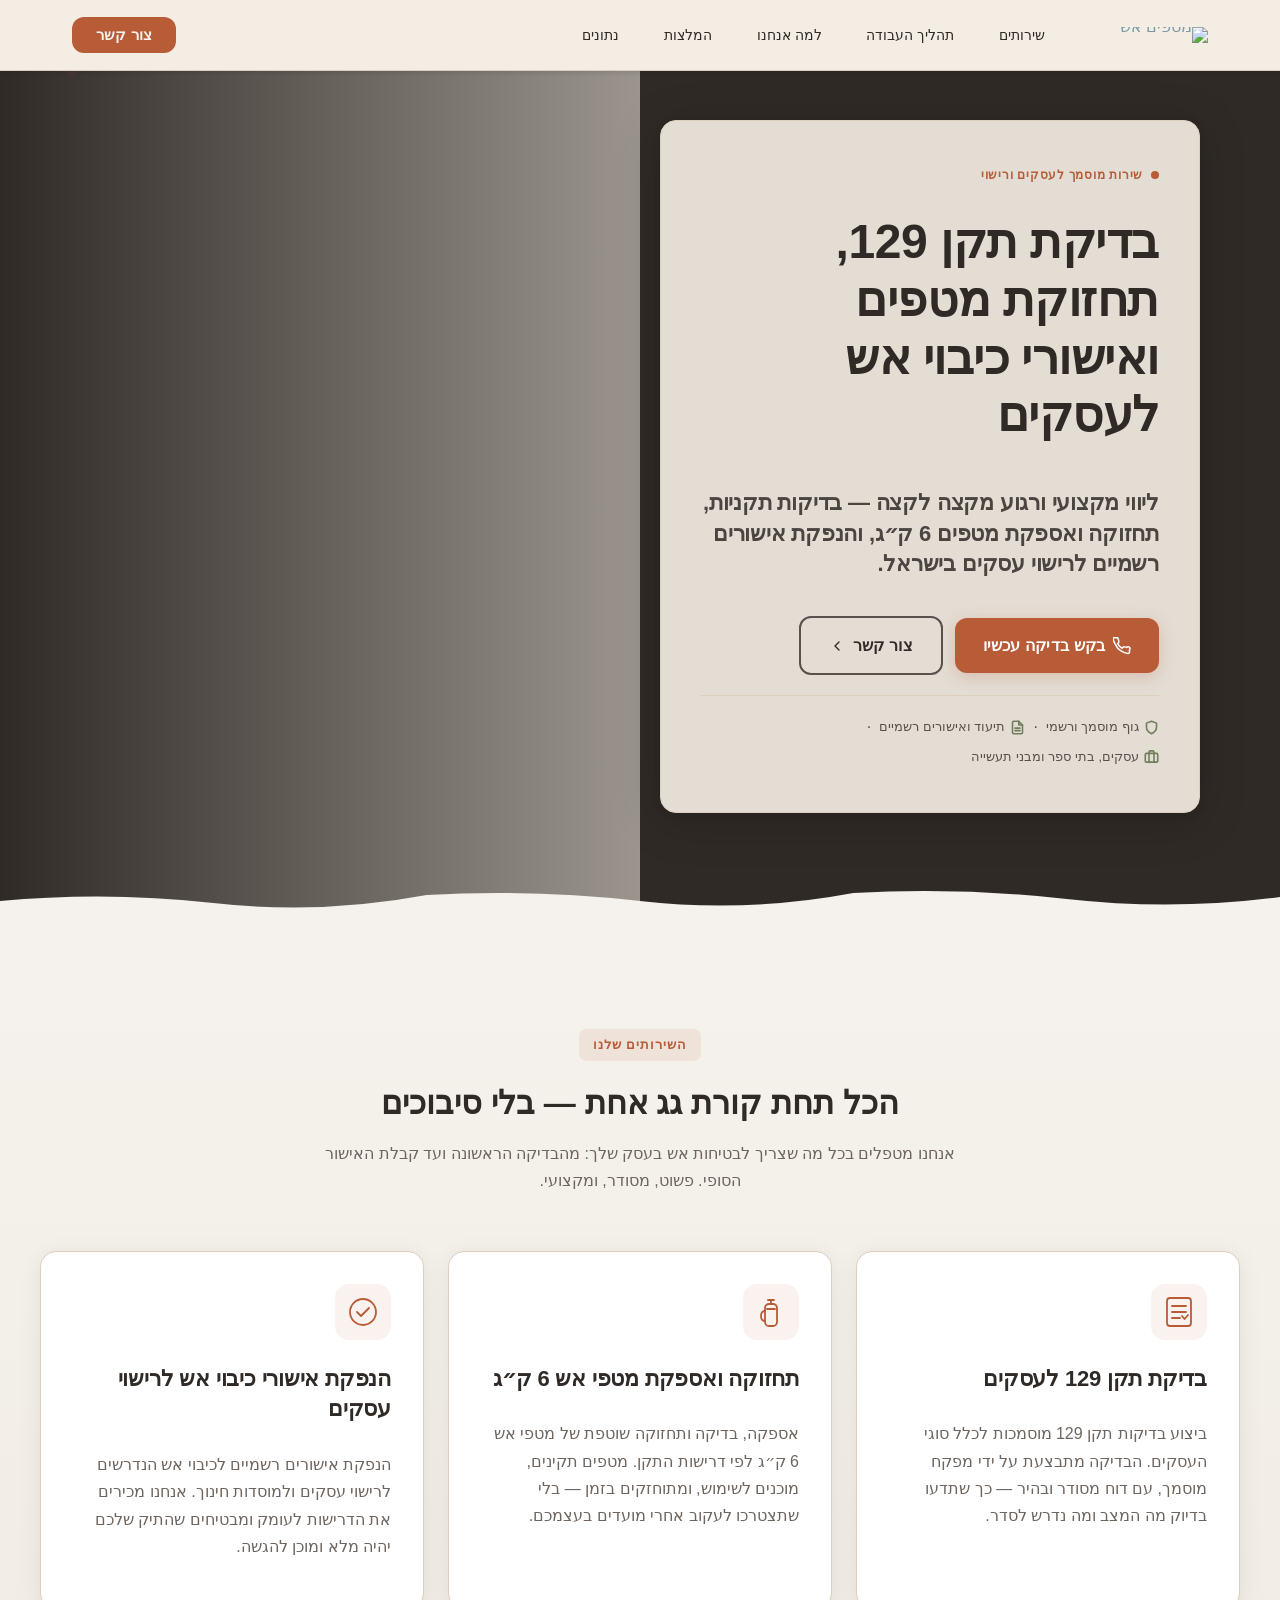
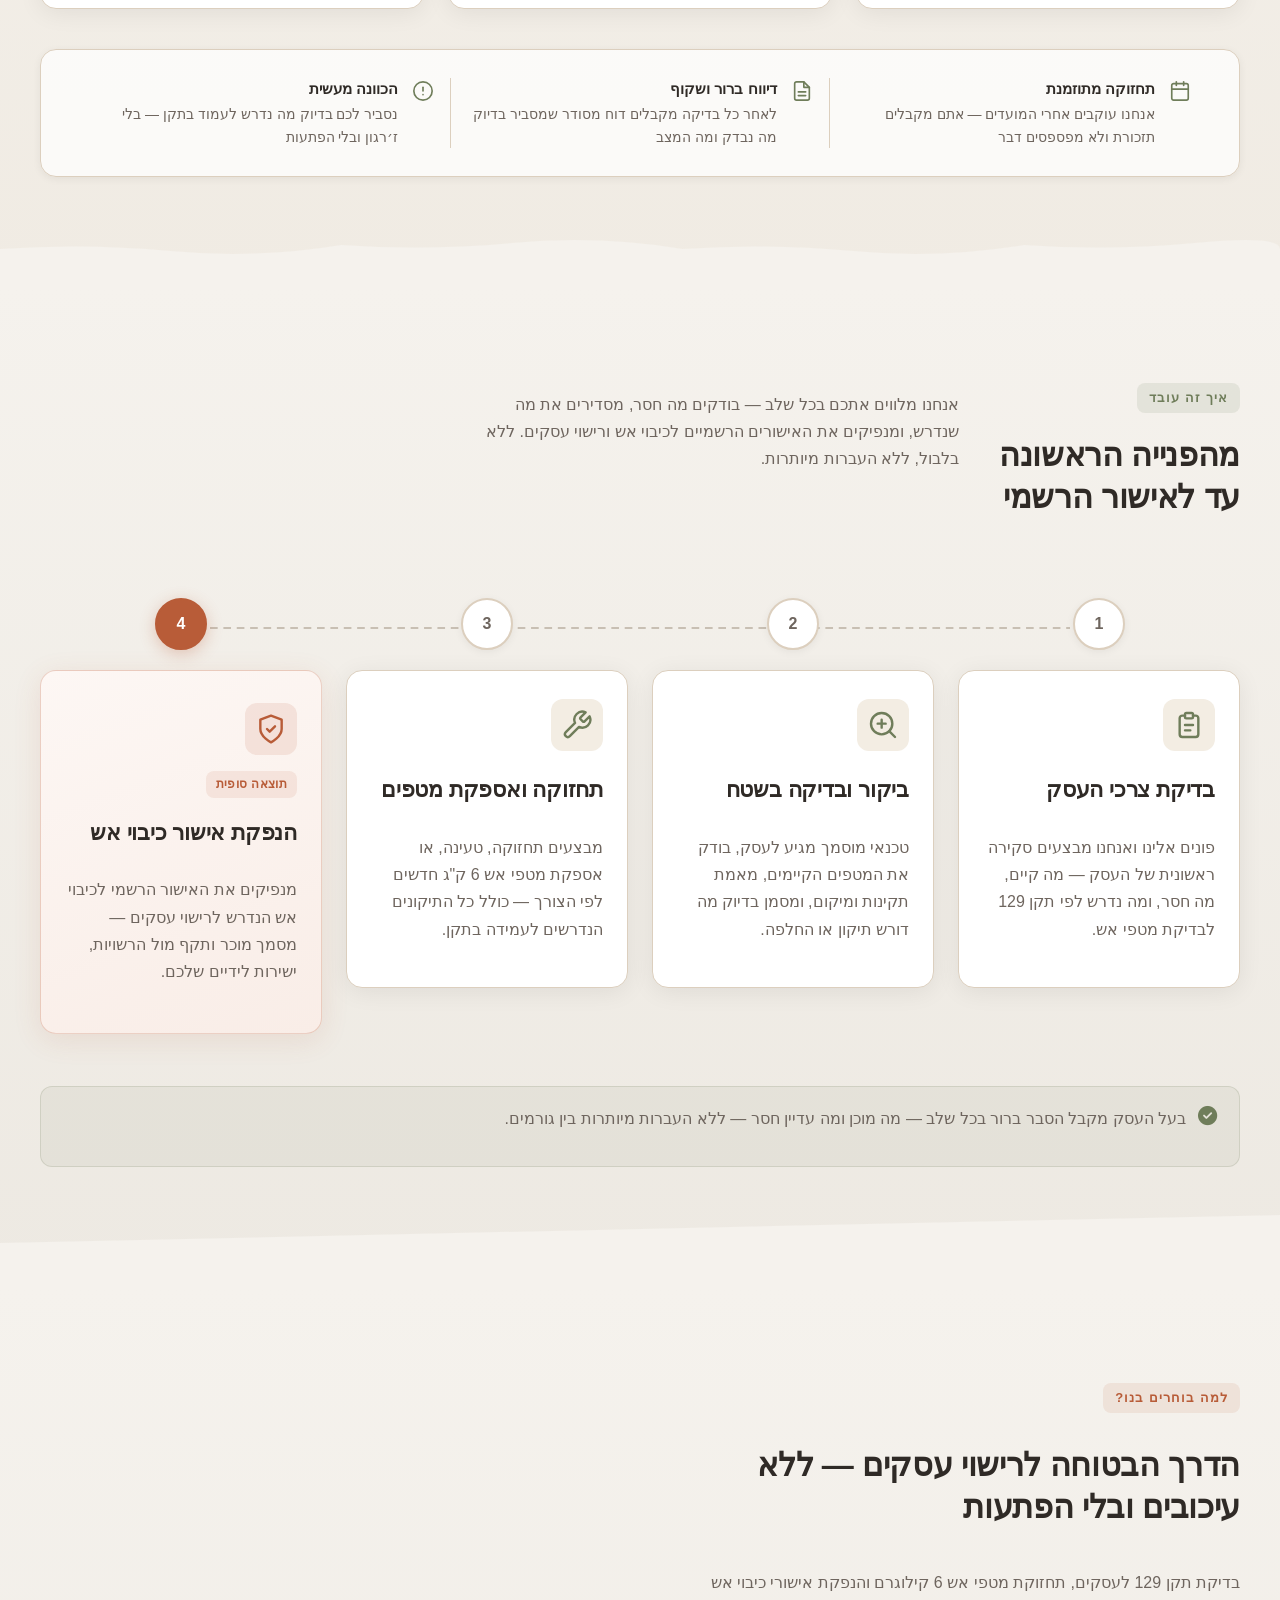
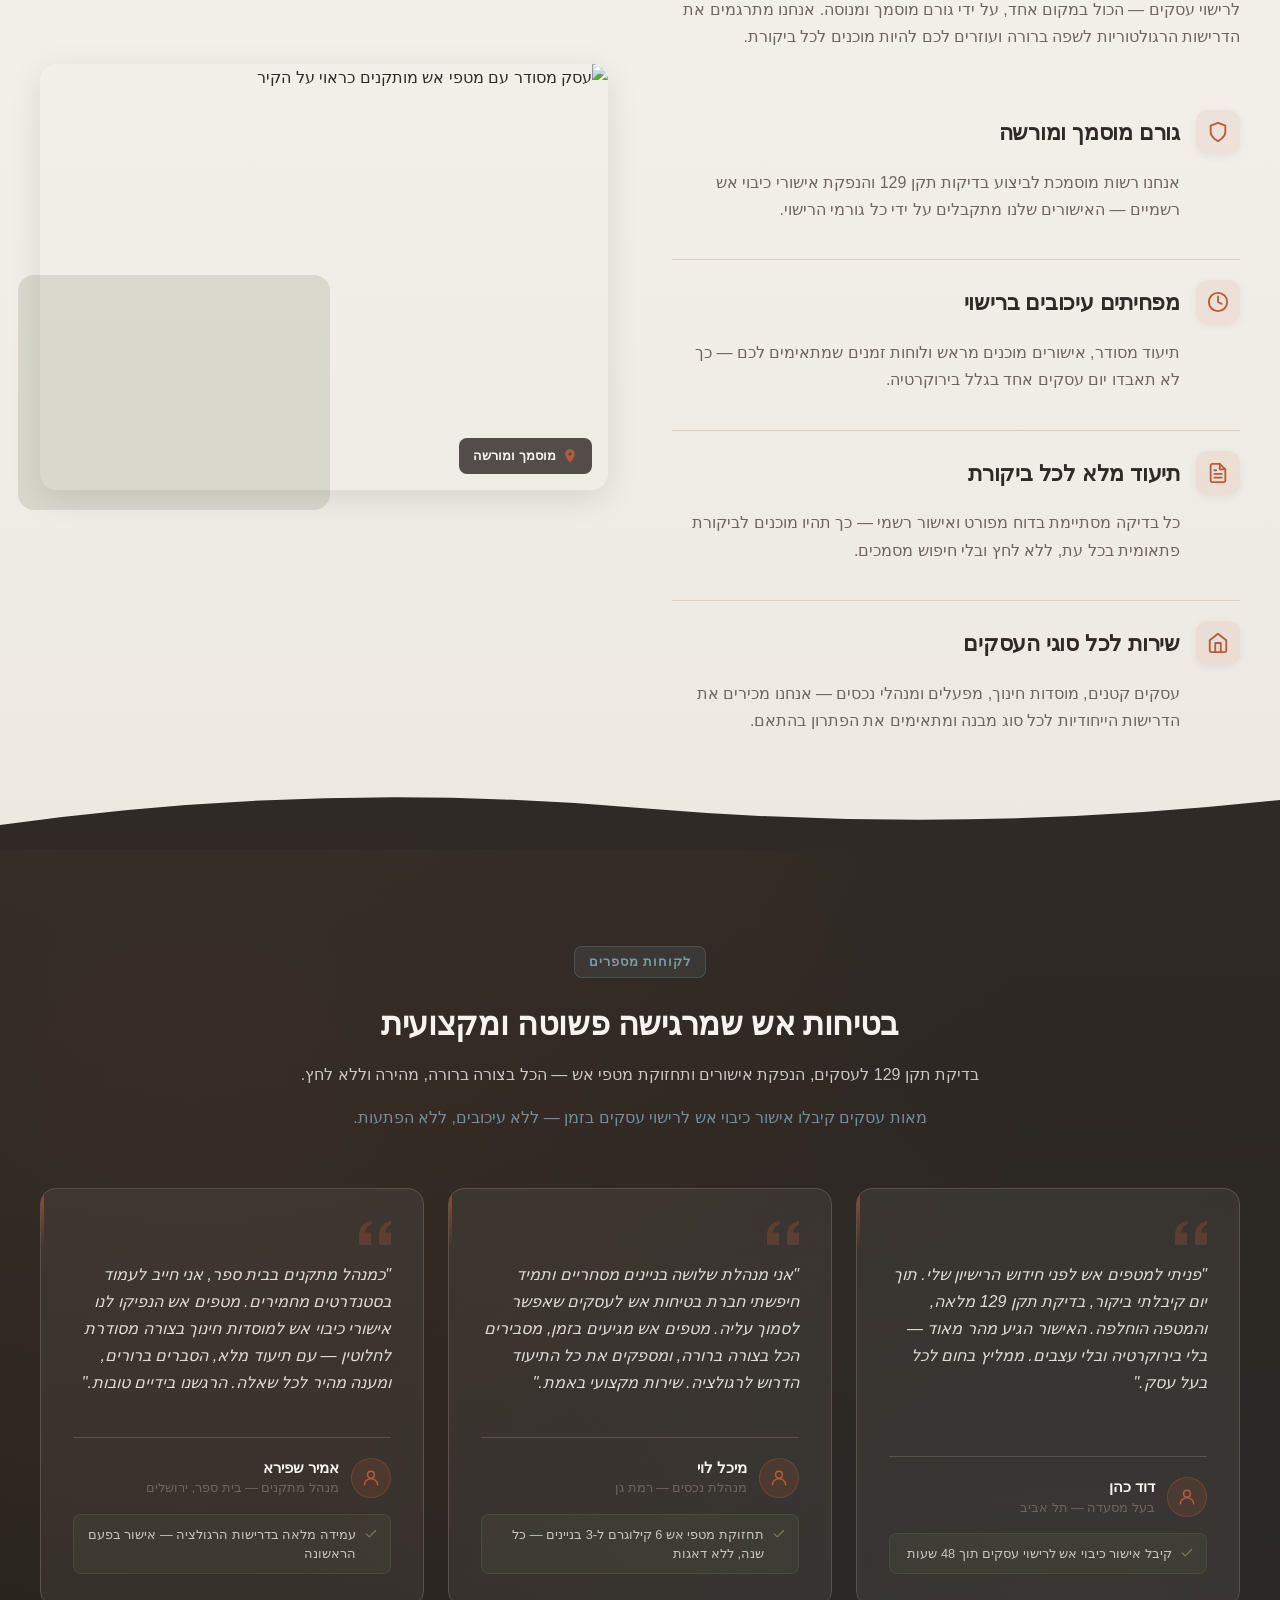
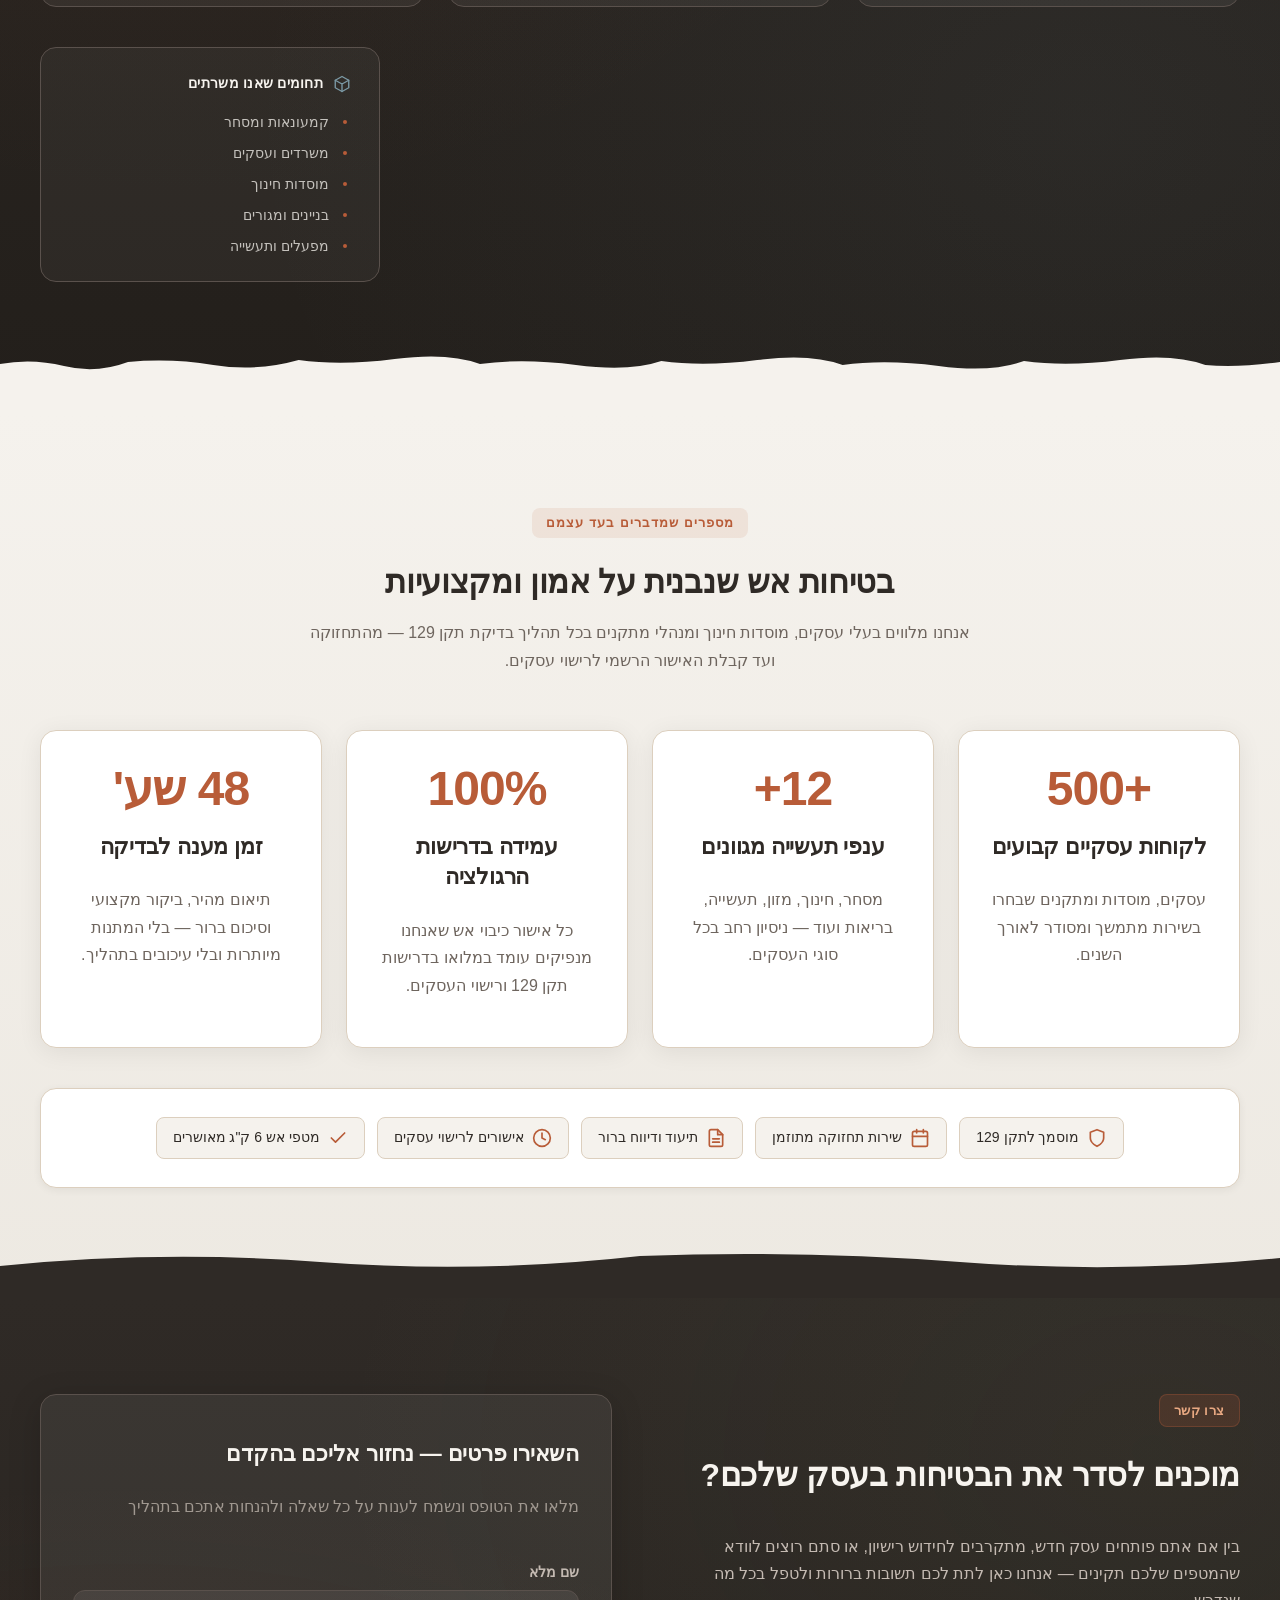
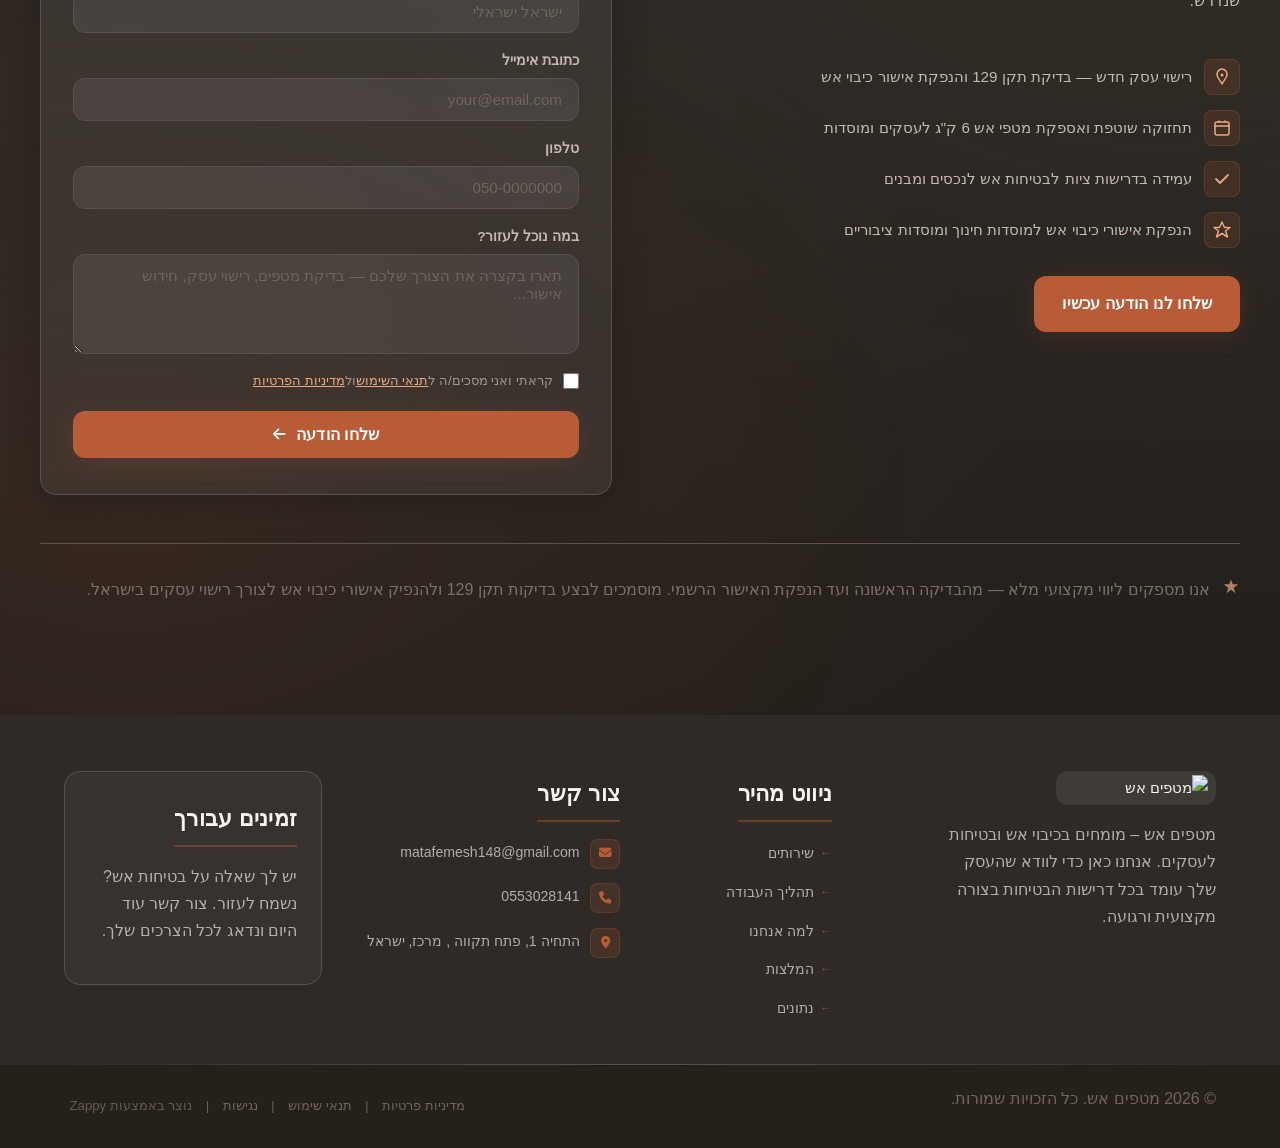
==== commit 3a938f31: "Background sync: Progressive GitHub Sync" ====
--- a/public/index.html
+++ b/public/index.html
@@ -1 +1 @@
-<!doctype html><html dir="rtl" lang="he"><head><meta charset="UTF-8"><meta content="width=device-width,initial-scale=1" name="viewport"><meta content="index, follow" name="robots"><title>בדיקת תקן 129 לעסקים — מטפים אש</title><meta content="A fire safety and extinguisher services business specializing in standard 129 inspections, maintenance and supply of 6kg fire extinguishers, and issuing officia" name="description"><meta content="בדיקת תקן 129 לעסקים, תחזוקת מטפי אש 6 קילוגרם, אישור כיבוי אש לרישוי עסקים, הנפקת אישורי כיבוי אש למוסדות חינוך, מטפי אש" name="keywords"><link href="/assets/favicon.ico" rel="icon" type="image/x-icon"><link href="/assets/favicon-16x16.png" rel="icon" type="image/png" sizes="16x16"><link href="/assets/favicon-32x32.png" rel="icon" type="image/png" sizes="32x32"><link href="/assets/favicon-48x48.png" rel="icon" type="image/png" sizes="48x48"><link href="/assets/favicon-192x192.png" rel="icon" type="image/png" sizes="192x192"><link href="/assets/favicon-512x512.png" rel="icon" type="image/png" sizes="512x512"><link href="/assets/apple-touch-icon.png" rel="apple-touch-icon"><script>!function(){"use strict";var t="e089c013-30c9-4a23-a83f-54e6679440f3",e="https://api.zappy5.com/api/analytics/track",a=18e5,n=2592e6,o=!0,i=!0,r=!0;var s=function(){var e="zappy_visitor_"+t,a=null;try{if(a=localStorage.getItem(e)){var o=JSON.parse(a),i=Date.now();if(i-o.created<n)return o.lastSeen=i,localStorage.setItem(e,JSON.stringify(o)),o.id}}catch(t){console.warn("Zappy Analytics: LocalStorage not available")}var r="zv_"+Date.now()+"_"+Math.random().toString(36).substr(2,9);try{localStorage.setItem(e,JSON.stringify({id:r,created:Date.now(),lastSeen:Date.now()}))}catch(t){}return r}(),c=function(){var e="zappy_session_"+t,n=null;try{if(n=sessionStorage.getItem(e)){var o=JSON.parse(n),i=Date.now();if(i-o.timestamp<a)return o.timestamp=i,sessionStorage.setItem(e,JSON.stringify(o)),o.id}}catch(t){console.warn("Zappy Analytics: SessionStorage not available")}var r="zs_"+Date.now()+"_"+Math.random().toString(36).substr(2,9);try{sessionStorage.setItem(e,JSON.stringify({id:r,timestamp:Date.now()}))}catch(t){}return r}();function l(a,n){n=n||{};var o={website_id:t,event_type:a,page_path:window.location.pathname,referrer:document.referrer||"direct",visitor_id:s,session_id:c,metadata:n};if(navigator.sendBeacon){var i=new Blob([JSON.stringify(o)],{type:"application/json"});navigator.sendBeacon(e,i)}else fetch(e,{method:"POST",headers:{"Content-Type":"application/json"},body:JSON.stringify(o),keepalive:!0}).catch(function(t){console.warn("Zappy Analytics: Failed to track event",t)})}o&&l("pageview",{title:document.title,url:window.location.href}),i&&document.addEventListener("click",function(t){var e=t.target;if("BUTTON"===e.tagName||e.closest("button")){var a="BUTTON"===e.tagName?e:e.closest("button");l("click",{element:"button",text:a.textContent.trim().substring(0,100),id:a.id||null,class:a.className||null})}else if("A"===e.tagName||e.closest("a")){var n="A"===e.tagName?e:e.closest("a");l("navigation",{element:"link",text:n.textContent.trim().substring(0,100),href:n.href,external:n.hostname!==window.location.hostname})}},!0),r&&document.addEventListener("submit",function(t){var e=t.target;l("form_submit",{form_id:e.id||null,form_name:e.name||null,form_action:e.action||null,form_method:e.method||"GET"})},!0);var m=Date.now();window.addEventListener("beforeunload",function(){l("page_unload",{time_on_page:Math.floor((Date.now()-m)/1e3),page_path:window.location.pathname})}),window.zappyAnalytics={track:l,getVisitorId:function(){return s},getSessionId:function(){return c}}}()</script><meta content="בדיקת תקן 129 לעסקים — מטפים אש" property="og:title"><meta content="A fire safety and extinguisher services business specializing in standard 129 inspections, maintenance and supply of 6kg fire extinguishers, and issuing officia" property="og:description"><meta content="summary_large_image" name="twitter:card"><meta content="בדיקת תקן 129 לעסקים — מטפים אש" name="twitter:title"><meta content="A fire safety and extinguisher services business specializing in standard 129 inspections, maintenance and supply of 6kg fire extinguishers, and issuing officia" name="twitter:description"><meta content="website" property="og:type"><meta content="he_IL" property="og:locale"><link href="https://cdnjs.cloudflare.com/ajax/libs/font-awesome/6.4.0/css/all.min.css" rel="stylesheet"><link href="/assets/favicon.ico" rel="icon" type="image/x-icon"><link href="/assets/favicon-16x16.png" rel="icon" type="image/png" sizes="16x16"><link href="/assets/favicon-32x32.png" rel="icon" type="image/png" sizes="32x32"><link href="/assets/favicon-48x48.png" rel="icon" type="image/png" sizes="48x48"><link href="/assets/favicon-192x192.png" rel="icon" type="image/png" sizes="192x192"><link href="/assets/favicon-512x512.png" rel="icon" type="image/png" sizes="512x512"><link href="/assets/apple-touch-icon.png" rel="apple-touch-icon"><link href="https://cdn.jsdelivr.net/npm/vanilla-cookieconsent@3/dist/cookieconsent.css" rel="stylesheet"><script src="https://cdn.jsdelivr.net/npm/vanilla-cookieconsent@3/dist/cookieconsent.umd.js"></script><script src="https://cdn.jsdelivr.net/gh/mickidum/acc_toolbar/acctoolbar/acctoolbar.min.js"></script><link href="/styles.css" rel="stylesheet"><style id="zappy-dropdown-submenu-styles">#navMenu li:has(.sub-menu),.nav-menu li:has(.sub-menu),.navbar li:has(.sub-menu),nav li:has(.sub-menu){position:relative}#navMenu .sub-menu,.nav-menu .sub-menu,.navbar .sub-menu,nav .sub-menu{display:block!important;position:absolute!important;top:100%;left:0;min-width:220px;background:#fff;border-radius:8px;box-shadow:0 8px 25px rgba(0,0,0,.15);padding:8px 0;opacity:0;visibility:hidden;transform:translateY(10px);transition:all .3s ease;z-index:1000;list-style:none;pointer-events:none}#navMenu li:hover>.sub-menu,.nav-menu li:hover>.sub-menu,.navbar li:hover>.sub-menu,nav li:hover>.sub-menu{opacity:1!important;visibility:visible!important;transform:translateY(0)!important;pointer-events:auto!important}.sub-menu li{list-style:none;margin:0;padding:0}.sub-menu a{display:block!important;padding:10px 16px!important;color:var(--text-dark,#333)!important;font-weight:500;text-decoration:none;white-space:nowrap;transition:background-color .2s}.sub-menu .zappy-nav-child>a{padding-left:28px!important;font-size:.9em!important;opacity:.85!important}[dir=rtl] .sub-menu .zappy-nav-child>a,html[lang=ar] .sub-menu .zappy-nav-child>a,html[lang=he] .sub-menu .zappy-nav-child>a{padding-left:10px!important;padding-right:28px!important}.sub-menu .zappy-nav-parent>a{font-weight:600!important}.sub-menu a:hover{background-color:#f5f5f5}[dir=rtl] .nav-menu .sub-menu,[dir=rtl] .navbar .sub-menu,[dir=rtl] nav .sub-menu,html[lang=ar] .nav-menu .sub-menu,html[lang=ar] .navbar .sub-menu,html[lang=ar] nav .sub-menu,html[lang=he] .nav-menu .sub-menu,html[lang=he] .navbar .sub-menu,html[lang=he] nav .sub-menu{left:auto!important;right:0!important}.sub-menu:empty,.sub-menu:not(:has(li)):not(:has(> a)),.sub-menu:not(:has(li:not(.zappy-hidden-menu-item))):not(:has(> a)){display:none!important;opacity:0!important;visibility:hidden!important;pointer-events:none!important}li:has(.menu-group-title):hover>.sub-menu{opacity:1!important;visibility:visible!important;transform:translateY(0)!important;pointer-events:auto!important}#navMenu>li>.menu-group-title,.nav-menu>li>.menu-group-title{display:inline-block;padding:.5rem 1rem;cursor:default;user-select:none}@media (max-width:768px){#navMenu .sub-menu,.nav-menu .sub-menu,.navbar .sub-menu,nav .sub-menu{position:static!important;transform:none!important;box-shadow:none!important;background:0 0!important;max-height:0;overflow:hidden;opacity:0;visibility:hidden;transition:max-height .3s ease,opacity .3s ease;padding:0!important;border-radius:0!important}#navMenu .sub-menu.mobile-expanded,.nav-menu .sub-menu.mobile-expanded,.navbar .sub-menu.mobile-expanded{max-height:none!important;overflow-y:visible!important;opacity:1!important;visibility:visible!important;padding:8px 0 8px 16px!important}[dir=rtl] .sub-menu.mobile-expanded,html[lang=he] .sub-menu.mobile-expanded{padding:8px 16px 8px 0!important}#navMenu li:hover>.sub-menu,.nav-menu li:hover>.sub-menu,.navbar li:hover>.sub-menu,nav li:hover>.sub-menu{opacity:0;visibility:hidden;pointer-events:none}#navMenu li>.sub-menu.mobile-expanded,.nav-menu li>.sub-menu.mobile-expanded,.navbar li>.sub-menu.mobile-expanded,nav li>.sub-menu.mobile-expanded{opacity:1!important;visibility:visible!important;pointer-events:auto!important}#navMenu li:has(.sub-menu),.nav-menu li:has(.sub-menu),.navbar li:has(.sub-menu),nav li:has(.sub-menu){display:flex!important;flex-wrap:wrap!important;align-items:center!important;position:relative!important;min-height:44px!important}#navMenu li:has(.sub-menu)>a,.nav-menu li:has(.sub-menu)>a,.navbar li:has(.sub-menu)>a,nav li:has(.sub-menu)>a{flex:1!important;min-width:0!important}#navMenu li:has(.sub-menu)>.menu-group-title,.nav-menu li:has(.sub-menu)>.menu-group-title,.navbar li:has(.sub-menu)>.menu-group-title,nav li:has(.sub-menu)>.menu-group-title{flex:1!important;min-width:0!important;padding:0!important;line-height:inherit!important}#navMenu li:has(.sub-menu)>.sub-menu,.nav-menu li:has(.sub-menu)>.sub-menu,.navbar li:has(.sub-menu)>.sub-menu,nav li:has(.sub-menu)>.sub-menu{flex-basis:100%!important;width:100%!important}#navMenu li:has(.sub-menu)>a [class*=arrow],#navMenu li:has(.sub-menu)>a [class*=chevron],.nav-menu li:has(.sub-menu)>a .fa-angle-down,.nav-menu li:has(.sub-menu)>a .fa-chevron-down,.nav-menu li:has(.sub-menu)>a [class*=arrow],.nav-menu li:has(.sub-menu)>a [class*=chevron],nav li:has(.sub-menu)>a [class*=arrow],nav li:has(.sub-menu)>a [class*=chevron]{display:none!important;visibility:hidden!important}.mobile-submenu-toggle{display:flex!important;align-items:center!important;justify-content:center!important;width:44px!important;height:auto!important;background:0 0!important;border:none!important;cursor:pointer!important;color:var(--text-dark)!important;position:static!important;flex-shrink:0!important;align-self:stretch!important;z-index:2!important;padding:0!important;margin:0!important}.mobile-submenu-toggle::after{content:''!important;width:0!important;height:0!important;border-left:6px solid transparent!important;border-right:6px solid transparent!important;border-top:7px solid currentColor!important;transition:transform .3s ease!important}.mobile-submenu-toggle.expanded::after{transform:rotate(180deg)!important}.sub-menu a{padding:10px 0!important;display:block!important;color:var(--text-dark)!important;white-space:normal!important}.sub-menu .zappy-nav-child>a{padding-left:28px!important;font-size:.9em!important;opacity:.85!important}[dir=rtl] .sub-menu .zappy-nav-child>a,html[lang=ar] .sub-menu .zappy-nav-child>a,html[lang=he] .sub-menu .zappy-nav-child>a{padding-left:0!important;padding-right:28px!important}.sub-menu .zappy-nav-parent>a{font-weight:600!important}#navMenu.active,.nav-menu.active{max-width:100vw!important;overflow-x:hidden!important;box-sizing:border-box!important}.navbar .sub-menu li a,.zappy-products-dropdown .sub-menu a,nav.navbar .sub-menu li a{color:var(--text-dark)!important}}@media (min-width:769px){.mobile-submenu-toggle{display:none!important}}</style><style id="mobile-lang-menu-deployed-css">@media (max-width:768px){.lang-switcher,.nav-container .lang-switcher,.nav-cta-container .lang-switcher,.nav-ecommerce-icons .lang-switcher,.nav-icons-left .lang-switcher,.navbar .lang-switcher,.navbar .nav-cta-container .lang-switcher{display:none!important}.mobile-lang-menu{width:100%;border-top:1px solid rgba(128,128,128,.2);padding:8px 0 0 0;margin-top:8px}.mobile-lang-toggle{display:flex!important;align-items:center;justify-content:space-between;width:100%;padding:12px 16px;background:0 0;border:none;cursor:pointer;font-size:15px;color:inherit;font-family:inherit}.mobile-lang-toggle::after{content:'';display:inline-block;width:8px;height:8px;border-right:2px solid currentColor;border-bottom:2px solid currentColor;transform:rotate(45deg);transition:transform .3s ease;margin-left:8px}.mobile-lang-toggle.expanded::after{transform:rotate(-135deg)}.mobile-lang-options{max-height:0;overflow:hidden;transition:max-height .3s ease}.mobile-lang-options.expanded{max-height:300px}.mobile-lang-option{display:flex!important;align-items:center;gap:10px;padding:10px 24px;text-decoration:none;color:inherit;font-size:14px;font-family:inherit}.mobile-lang-option:hover{background:rgba(128,128,128,.1)}.mobile-lang-option.active{font-weight:600;opacity:.7;pointer-events:none}.mobile-lang-option img{width:20px;height:20px;border-radius:50%}}@media (min-width:769px){.mobile-lang-menu{display:none!important}}</style><style id="zappy-widget-visibility">#mic-access-tool-box,#mic-access-tool-general-button,#mic-init-access-tool #mic-access-tool-box,#mic-init-access-tool #mic-access-tool-general-button,#mic-init-access-tool .mic-access-tool-general-button,._access-icon,._access-menu,.mic-access-tool-box,.mic-access-tool-general-button,div[id*=mic-access-tool-box]{display:none!important;visibility:hidden!important;opacity:0!important;pointer-events:none!important}</style></head><body><nav class="navbar" dir="rtl"><button class="mobile-toggle" aria-label="Menu" id="mobileToggle"><svg viewBox="0 0 24 24" fill="none" height="24" width="24" class="hamburger-icon"><path d="M3 12h18M3 6h18M3 18h18" stroke="currentColor" stroke-width="2" stroke-linecap="round"></path></svg><svg viewBox="0 0 24 24" fill="none" height="24" width="24" class="close-icon" style="display:none"><path d="M18 6L6 18M6 6l12 12" stroke="currentColor" stroke-width="2" stroke-linecap="round"></path></svg></button><button class="phone-header-btn" aria-label="Call" data-phone="[business_phone]"><svg viewBox="0 0 24 24" fill="currentColor" height="20" width="20"><path d="M22 16.92v3a2 2 0 0 1-2.18 2 19.79 19.79 0 0 1-8.63-3.07 19.5 19.5 0 0 1-6-6 19.79 19.79 0 0 1-3.07-8.67A2 2 0 0 1 4.11 2h3a2 2 0 0 1 2 1.72 12.84 12.84 0 0 0 .7 2.81 2 2 0 0 1-.45 2.11L8.09 9.91a16 16 0 0 0 6 6l1.27-1.27a2 2 0 0 1 2.11-.45 12.84 12.84 0 0 0 2.81.7A2 2 0 0 1 22 16.92z"></path></svg></button><div class="nav-container"><div class="nav-right-group"><div class="nav-brand"><a href="/" class="logo-link"><img alt="מטפים אש" src="/assets/logo.webp" class="logo"></a></div><ul class="nav-menu" id="navMenu"><li><a href="#services">שירותים</a></li><li><a href="#process">תהליך העבודה</a></li><li><a href="#value-proposition">למה אנחנו</a></li><li><a href="#testimonials">המלצות</a></li><li><a href="#stats">נתונים</a></li></ul></div><div class="nav-cta-container"><a href="#contact" class="nav-cta-btn">צור קשר</a></div></div></nav><script>window.addEventListener("load",function(){const e=document.querySelector(".navbar, nav, header");if(!e)return void console.log("[Navbar] Navbar element not found");let t=document.getElementById("mobileToggle")||document.querySelector(".mobile-toggle")||document.querySelector(".hamburger")||document.querySelector(".hamburger-menu")||document.querySelector(".menu-toggle")||document.querySelector(".burger-menu")||document.querySelector('[aria-label="Menu"]')||document.querySelector('[aria-label="תפריט"]');const o=document.querySelector(".phone-header-btn"),n=window.getComputedStyle(e);let r=n.backgroundColor;if(console.log("[Navbar] Initial navbar background:",r),"transparent"===r||"rgba(0, 0, 0, 0)"===r||r.startsWith("rgba")&&r.includes(", 0)")){const e=n.backgroundImage;if(e&&"none"!==e)console.log("[Navbar] Navbar has background image/gradient, using dark text"),r="rgb(240, 240, 240)";else{const e=window.getComputedStyle(document.body).backgroundColor;console.log("[Navbar] Navbar transparent, using body background:",e),r=e}}const i=r.match(/\d+/g);if(i&&i.length>=3){const e=(.299*parseInt(i[0])+.587*parseInt(i[1])+.114*parseInt(i[2]))/255;console.log("[Navbar] Mobile button colors preserved from Claude CSS (luminance:",e.toFixed(2)+")");const n=document.createElement("style");n.id="zappy-mobile-nav-fix";document.documentElement.lang;document.documentElement.dir,n.textContent='\n        /* Hide mobile buttons on desktop, show only on mobile */\n        @media (min-width: 769px) {\n          .mobile-toggle,\n          .phone-header-btn {\n            display: none !important;\n          }\n        }\n        \n        /* Show and position mobile buttons correctly on mobile */\n        @media (max-width: 768px) {\n          .mobile-toggle,\n          .phone-header-btn {\n            position: absolute !important;\n            top: 50% !important;\n            transform: translateY(-50%) !important;\n            z-index: 1001 !important;\n            display: flex !important;\n            align-items: center !important;\n            justify-content: center !important;\n            width: 36px !important;\n            height: 36px !important;\n            border-radius: 50% !important;\n            border: none !important;\n            cursor: pointer !important;\n            padding: 6px !important;\n            background: none !important;\n            color: var(--nav-text, var(--text-dark)) !important;\n          }\n          \n          /* LTR positioning (default): hamburger LEFT, phone RIGHT */\n          html:not([dir="rtl"]):not([lang="he"]):not([lang="ar"]) .mobile-toggle,\n          html[dir="ltr"] .mobile-toggle {\n            left: 12px !important;\n            right: auto !important;\n          }\n          html:not([dir="rtl"]):not([lang="he"]):not([lang="ar"]) .phone-header-btn,\n          html[dir="ltr"] .phone-header-btn {\n            right: 12px !important;\n            left: auto !important;\n          }\n          \n          /* RTL positioning: hamburger RIGHT, phone LEFT */\n          html[dir="rtl"] .mobile-toggle,\n          html[lang="he"] .mobile-toggle,\n          html[lang="ar"] .mobile-toggle {\n            right: 12px !important;\n            left: auto !important;\n          }\n          html[dir="rtl"] .phone-header-btn,\n          html[lang="he"] .phone-header-btn,\n          html[lang="ar"] .phone-header-btn {\n            left: 12px !important;\n            right: auto !important;\n          }\n          \n          /* CRITICAL: Ensure nav-container has min-height on mobile */\n          /* All children are positioned absolutely/fixed on mobile, so height:auto collapses to 0 */\n          .nav-container {\n            min-height: 70px !important;\n            position: relative !important;\n          }\n          \n          /* Ensure SVG icons are properly sized and inherit color */\n          .mobile-toggle svg,\n          .phone-header-btn svg {\n            width: 24px !important;\n            height: 24px !important;\n            /* Don\'t force display - let JavaScript control hamburger/close toggle */\n          }\n          \n          /* Reset nav-cta-container on mobile - remove desktop box-shadow/padding */\n          /* that creates a visible ghost box when CTA button is hidden */\n          .nav-cta-container {\n            box-shadow: none !important;\n            padding: 0 !important;\n          }\n          \n          /* Hide nav-cta-container entirely on mobile when there\'s no lang-switcher */\n          /* (only the CTA button is inside, and it\'s hidden on mobile) */\n          .nav-cta-container:not(:has(.lang-switcher)) {\n            display: none !important;\n          }\n          \n          /* CRITICAL: Prevent hero image fade gradient from bleeding over headline text */\n          /* The .image-fade-gradient has bottom: -30px (extends below parent) */\n          /* On mobile stacked layout, this overlaps the h1 text below the image */\n          .hero-image-column {\n            overflow: hidden !important;\n          }\n          .image-fade-gradient {\n            bottom: 0 !important;\n          }\n          \n          /* Hide desktop language switcher on mobile - hamburger menu handles it */\n          /* High specificity to override stored CSS */\n          .lang-switcher,\n          .nav-cta-container .lang-switcher,\n          .nav-container .lang-switcher,\n          .navbar .lang-switcher,\n          .navbar .nav-cta-container .lang-switcher {\n            display: none !important;\n          }\n        }\n      ';const r=document.getElementById("zappy-mobile-nav-fix");r&&r.remove(),document.head.appendChild(n),console.log("[Navbar] Critical CSS injected for mobile nav positioning");const l=window.innerWidth<=768;if(t){const e=t.querySelector(".hamburger-icon"),o=t.querySelector(".close-icon");e&&(e.style.setProperty("width","24px","important"),e.style.setProperty("height","24px","important"),e.style.setProperty("display","block","important")),o&&(o.style.setProperty("width","24px","important"),o.style.setProperty("height","24px","important"),o.style.setProperty("display","none","important")),l?(t.style.setProperty("position","absolute","important"),t.style.setProperty("top","50%","important"),t.style.setProperty("transform","translateY(-50%)","important"),t.style.setProperty("z-index","1001","important"),t.style.removeProperty("left"),t.style.removeProperty("right"),console.log("[Navbar] Mobile toggle positioning applied (mobile viewport)")):(t.style.removeProperty("position"),t.style.removeProperty("top"),t.style.removeProperty("transform"),t.style.removeProperty("z-index"),t.style.removeProperty("left"),t.style.removeProperty("right"),console.log("[Navbar] Desktop viewport - cleared mobile toggle inline positioning"))}if(o){const e=o.querySelector("svg");e&&(e.style.width="24px",e.style.height="24px",e.setAttribute("width","24"),e.setAttribute("height","24")),l?(o.style.setProperty("position","absolute","important"),o.style.setProperty("top","50%","important"),o.style.setProperty("transform","translateY(-50%)","important"),o.style.setProperty("z-index","1001","important"),o.style.removeProperty("left"),o.style.removeProperty("right"),console.log("[Navbar] Phone button positioning applied (mobile viewport)")):(o.style.removeProperty("position"),o.style.removeProperty("top"),o.style.removeProperty("transform"),o.style.removeProperty("z-index"),o.style.removeProperty("left"),o.style.removeProperty("right"),console.log("[Navbar] Desktop viewport - cleared phone button inline positioning"))}}else console.log("[Navbar] Could not parse background color:",r);t=document.getElementById("mobileToggle")||document.querySelector(".mobile-toggle")||document.querySelector(".hamburger")||document.querySelector(".hamburger-menu")||document.querySelector(".menu-toggle")||document.querySelector(".burger-menu")||document.querySelector('[aria-label="Menu"]')||document.querySelector('[aria-label="תפריט"]');const l=document.getElementById("navMenu")||document.querySelector(".nav-menu")||document.querySelector(".nav-links")||document.querySelector("nav ul:not(.submenu)");if(!t||!l)return void console.log("[Navbar] Mobile toggle or menu not found:",{toggle:!!t,menu:!!l});l.id||(l.id="navMenu"),console.log("[Navbar] Initializing mobile menu...");const a=t.cloneNode(!0);t.parentNode.replaceChild(a,t),a.addEventListener("click",function(e){e.preventDefault(),e.stopPropagation();const t=this.querySelector(".hamburger-icon"),o=this.querySelector(".close-icon");l.classList.contains("active")?(l.classList.remove("active"),t&&t.style.setProperty("display","block","important"),o&&o.style.setProperty("display","none","important"),document.body.style.overflow="",console.log("[Navbar] Menu closed")):(l.classList.add("active"),t&&t.style.setProperty("display","none","important"),o&&o.style.setProperty("display","block","important"),document.body.style.overflow="hidden",console.log("[Navbar] Menu opened"))}),l.querySelectorAll("a").forEach(function(e){e.addEventListener("click",function(){if("#"===this.getAttribute("href"))return;const e=a.querySelector(".hamburger-icon"),t=a.querySelector(".close-icon");l.classList.remove("active"),e&&e.style.setProperty("display","block","important"),t&&t.style.setProperty("display","none","important"),document.body.style.overflow="",console.log("[Navbar] Menu closed (link clicked)")})});var s=l.querySelectorAll(".dropdown-toggle");s.forEach(function(e){e.addEventListener("click",function(e){e.preventDefault(),e.stopPropagation();var t=this.closest(".nav-dropdown");t&&(t.parentNode.querySelectorAll(".nav-dropdown.open").forEach(function(e){e!==t&&e.classList.remove("open")}),t.classList.toggle("open"),console.log("[Navbar] Dropdown toggled:",t.classList.contains("open")?"open":"closed"))})}),document.addEventListener("click",function(e){e.target.closest(".nav-dropdown")||document.querySelectorAll(".nav-dropdown.open").forEach(function(e){e.classList.remove("open")})}),console.log("[Navbar] Dropdown handlers initialized for "+s.length+" dropdowns"),o&&o.addEventListener("click",function(){const e=document.querySelectorAll('a[href^="tel:"]'),t=e.length>0?e[0].getAttribute("href").replace("tel:",""):"[business_phone]";window.location.href="tel:"+t,console.log("[Navbar] Phone button clicked")}),console.log("[Navbar] Mobile menu initialized successfully");const p=function(){const e=document.querySelector(".whatsapp-float");e&&(window.innerWidth>=769?(e.style.setProperty("display","none","important"),e.style.setProperty("visibility","hidden","important"),e.style.setProperty("opacity","0","important"),e.style.setProperty("pointer-events","none","important"),console.log("[WhatsApp] Button hidden on desktop")):(e.style.removeProperty("display"),e.style.removeProperty("visibility"),e.style.removeProperty("opacity"),e.style.removeProperty("pointer-events"),console.log("[WhatsApp] Button visible on mobile")))};let c;p(),window.addEventListener("resize",function(){clearTimeout(c),c=setTimeout(p,100)})})</script><main><section class="index-hero-section" data-layout-spec="בית-hero" dir="rtl" id="hero" data-hero-type="fullscreen-scrim"><div class="index-hero-bg"><img alt="טכנאי כיבוי אש מקצועי מדבר עם בעל עסק ליד מטפה אש 6 ק&quot;ג" src="/assets/site-index-hero-image-1.webp" data-context="A professional fire safety technician in a clean, well-lit Israeli business interior (like a small office or shop), wearing a professional uniform, standing near a red 6kg fire extinguisher mounted on a wall. The technician is speaking calmly and professionally with a business owner. The setting is organized, warm, and reassuring — not dramatic or emergency-like. Natural light, earthy tones, modern interior. Realistic photography style." data-placeholder="index-hero-image-1" height="700" width="1200" data-hero-bg="true"></div><div class="index-hero-scrim" aria-hidden="true"></div><div class="index-hero-warm-tint" aria-hidden="true"></div><div class="index-hero-flame-decor" aria-hidden="true"><svg viewBox="0 0 48 60" fill="none" height="60" width="48" xmlns="http://www.w3.org/2000/svg" aria-hidden="true" data-no-icon-edit="true"><path d="M24 2C24 2 36 14 36 26C36 32 32 36 28 37C30 30 26 24 22 20C22 28 18 32 16 38C12 35 10 30 10 26C10 14 24 2 24 2Z" fill="#B85C38" opacity="0.18"></path><path d="M24 18C24 18 31 26 31 34C31 40 27 44 24 44C21 44 17 40 17 34C17 26 24 18 24 18Z" fill="#B85C38" opacity="0.12"></path></svg></div><div class="index-hero-container"><div class="index-hero-card"><div class="index-hero-label"><span class="index-hero-label-dot" aria-hidden="true"></span>שירות מוסמך לעסקים ורישוי</div><h1 class="index-hero-h1">בדיקת תקן 129, תחזוקת מטפים<br>ואישורי כיבוי אש לעסקים</h1><h3 class="index-hero-h3">ליווי מקצועי ורגוע מקצה לקצה — בדיקות תקניות, תחזוקה ואספקת מטפים 6 ק״ג, והנפקת אישורים רשמיים לרישוי עסקים בישראל.</h3><div class="index-hero-ctas"><a href="#contact" class="index-hero-btn-primary"><svg viewBox="0 0 24 24" fill="none" height="18" width="18" data-element-type="icon" data-icon-type="svg" stroke="currentColor" stroke-linecap="round" stroke-linejoin="round" stroke-width="2" aria-hidden="true"><path d="M22 16.92v3a2 2 0 01-2.18 2 19.79 19.79 0 01-8.63-3.07A19.5 19.5 0 013.07 9.81a19.79 19.79 0 01-3.07-8.63A2 2 0 012 .92h3a2 2 0 012 1.72c.127.96.361 1.903.7 2.81a2 2 0 01-.45 2.11L6.09 8.91a16 16 0 006 6l1.27-1.27a2 2 0 012.11-.45c.907.339 1.85.573 2.81.7A2 2 0 0122 16.92z"></path></svg>בקש בדיקה עכשיו</a><a href="#contact" class="index-hero-btn-secondary">צור קשר<svg viewBox="0 0 24 24" fill="none" height="16" width="16" data-element-type="icon" data-icon-type="svg" stroke="currentColor" stroke-linecap="round" stroke-linejoin="round" stroke-width="2" aria-hidden="true"><polyline points="15 18 9 12 15 6"></polyline></svg></a></div><div class="index-hero-card-divider" aria-hidden="true"></div><div class="index-hero-trust"><span class="index-hero-trust-item"><svg viewBox="0 0 24 24" fill="none" height="15" width="15" data-element-type="icon" data-icon-type="svg" stroke="currentColor" stroke-linecap="round" stroke-linejoin="round" stroke-width="2.5" aria-hidden="true"><path d="M12 22s8-4 8-10V5l-8-3-8 3v7c0 6 8 10 8 10z"></path></svg>גוף מוסמך ורשמי</span><span class="index-hero-trust-dot" aria-hidden="true">·</span><span class="index-hero-trust-item"><svg viewBox="0 0 24 24" fill="none" height="15" width="15" data-element-type="icon" data-icon-type="svg" stroke="currentColor" stroke-linecap="round" stroke-linejoin="round" stroke-width="2.5" aria-hidden="true"><path d="M14 2H6a2 2 0 00-2 2v16a2 2 0 002 2h12a2 2 0 002-2V8z"></path><polyline points="14 2 14 8 20 8"></polyline><line x1="16" x2="8" y1="13" y2="13"></line><line x1="16" x2="8" y1="17" y2="17"></line></svg>תיעוד ואישורים רשמיים</span><span class="index-hero-trust-dot" aria-hidden="true">·</span><span class="index-hero-trust-item"><svg viewBox="0 0 24 24" fill="none" height="15" width="15" data-element-type="icon" data-icon-type="svg" stroke="currentColor" stroke-linecap="round" stroke-linejoin="round" stroke-width="2.5" aria-hidden="true"><rect height="14" rx="2" width="20" x="2" y="7" ry="2"></rect><path d="M16 21V5a2 2 0 00-2-2h-4a2 2 0 00-2 2v16"></path></svg>עסקים, בתי ספר ומבני תעשייה</span></div></div></div><div class="index-hero-divider-wrapper"><svg viewBox="0 0 1200 80" xmlns="http://www.w3.org/2000/svg" aria-hidden="true" data-no-icon-edit="true" preserveAspectRatio="none"><path d="M0,80 L0,48 Q100,38 200,50 T400,42 Q500,36 600,48 T800,40 Q900,34 1000,46 T1200,44 L1200,80 Z" fill="#F5F2ED"></path></svg></div></section><section class="index-services-section" data-layout-spec="בית-services" dir="rtl" id="services"><div class="index-services-container"><div class="index-services-intro"><span class="index-services-eyebrow">השירותים שלנו</span><h2 class="index-services-title">הכל תחת קורת גג אחת — בלי סיבוכים</h2><p class="index-services-subtitle">אנחנו מטפלים בכל מה שצריך לבטיחות אש בעסק שלך: מהבדיקה הראשונה ועד קבלת האישור הסופי. פשוט, מסודר, ומקצועי.</p></div><div class="index-services-grid"><article class="index-services-card"><div class="index-services-icon-wrap"><svg viewBox="0 0 36 36" fill="none" height="36" width="36" data-element-type="icon" data-icon-type="svg" xmlns="http://www.w3.org/2000/svg" stroke="currentColor" stroke-linecap="round" stroke-linejoin="round" stroke-width="1.8" aria-hidden="true"><rect height="28" rx="3" width="24" x="6" y="4"></rect><line x1="11" x2="25" y1="12" y2="12"></line><line x1="11" x2="25" y1="18" y2="18"></line><line x1="11" x2="19" y1="24" y2="24"></line><polyline points="21 22 23.5 25 27 21"></polyline></svg></div><div class="index-services-card-body"><h3 class="index-services-card-title">בדיקת תקן 129 לעסקים</h3><p class="index-services-card-text">ביצוע בדיקות תקן 129 מוסמכות לכלל סוגי העסקים. הבדיקה מתבצעת על ידי מפקח מוסמך, עם דוח מסודר ובהיר — כך שתדעו בדיוק מה המצב ומה נדרש לסדר.</p></div></article><article class="index-services-card"><div class="index-services-icon-wrap"><svg viewBox="0 0 36 36" fill="none" height="36" width="36" data-element-type="icon" data-icon-type="svg" xmlns="http://www.w3.org/2000/svg" stroke="currentColor" stroke-linecap="round" stroke-linejoin="round" stroke-width="1.8" aria-hidden="true"><rect height="22" rx="4" width="12" x="12" y="10"></rect><line x1="18" x2="18" y1="6" y2="10"></line><line x1="15" x2="21" y1="6" y2="6"></line><path d="M12 17 Q8 17 8 22 Q8 27 12 27"></path><line x1="14" x2="22" y1="15" y2="15"></line></svg></div><div class="index-services-card-body"><h3 class="index-services-card-title">תחזוקה ואספקת מטפי אש 6 ק״ג</h3><p class="index-services-card-text">אספקה, בדיקה ותחזוקה שוטפת של מטפי אש 6 ק״ג לפי דרישות התקן. מטפים תקינים, מוכנים לשימוש, ומתוחזקים בזמן — בלי שתצטרכו לעקוב אחרי מועדים בעצמכם.</p></div></article><article class="index-services-card"><div class="index-services-icon-wrap"><svg viewBox="0 0 36 36" fill="none" height="36" width="36" data-element-type="icon" data-icon-type="svg" xmlns="http://www.w3.org/2000/svg" stroke="currentColor" stroke-linecap="round" stroke-linejoin="round" stroke-width="1.8" aria-hidden="true"><circle cx="18" cy="18" r="13"></circle><polyline points="12 18 16 22 24 14"></polyline></svg></div><div class="index-services-card-body"><h3 class="index-services-card-title">הנפקת אישורי כיבוי אש לרישוי עסקים</h3><p class="index-services-card-text">הנפקת אישורים רשמיים לכיבוי אש הנדרשים לרישוי עסקים ולמוסדות חינוך. אנחנו מכירים את הדרישות לעומק ומבטיחים שהתיק שלכם יהיה מלא ומוכן להגשה.</p></div></article></div><div class="index-services-strip"><div class="index-services-strip-item"><span class="index-services-strip-icon" aria-hidden="true"><svg viewBox="0 0 24 24" fill="none" height="22" width="22" data-element-type="icon" data-icon-type="svg" xmlns="http://www.w3.org/2000/svg" stroke="currentColor" stroke-linecap="round" stroke-linejoin="round" stroke-width="1.8"><rect height="18" rx="2" width="18" x="3" y="4"></rect><line x1="16" x2="16" y1="2" y2="6"></line><line x1="8" x2="8" y1="2" y2="6"></line><line x1="3" x2="21" y1="10" y2="10"></line></svg></span><div class="index-services-strip-text"><strong>תחזוקה מתוזמנת</strong><span>אנחנו עוקבים אחרי המועדים — אתם מקבלים תזכורת ולא מפספסים דבר</span></div></div><div class="index-services-strip-divider" aria-hidden="true"></div><div class="index-services-strip-item"><span class="index-services-strip-icon" aria-hidden="true"><svg viewBox="0 0 24 24" fill="none" height="22" width="22" data-element-type="icon" data-icon-type="svg" xmlns="http://www.w3.org/2000/svg" stroke="currentColor" stroke-linecap="round" stroke-linejoin="round" stroke-width="1.8"><path d="M14 2H6a2 2 0 0 0-2 2v16a2 2 0 0 0 2 2h12a2 2 0 0 0 2-2V8z"></path><polyline points="14 2 14 8 20 8"></polyline><line x1="16" x2="8" y1="13" y2="13"></line><line x1="16" x2="8" y1="17" y2="17"></line></svg></span><div class="index-services-strip-text"><strong>דיווח ברור ושקוף</strong><span>לאחר כל בדיקה מקבלים דוח מסודר שמסביר בדיוק מה נבדק ומה המצב</span></div></div><div class="index-services-strip-divider" aria-hidden="true"></div><div class="index-services-strip-item"><span class="index-services-strip-icon" aria-hidden="true"><svg viewBox="0 0 24 24" fill="none" height="22" width="22" data-element-type="icon" data-icon-type="svg" xmlns="http://www.w3.org/2000/svg" stroke="currentColor" stroke-linecap="round" stroke-linejoin="round" stroke-width="1.8"><circle cx="12" cy="12" r="10"></circle><line x1="12" x2="12" y1="8" y2="12"></line><line x1="12" x2="12.01" y1="16" y2="16"></line></svg></span><div class="index-services-strip-text"><strong>הכוונה מעשית</strong><span>נסביר לכם בדיוק מה נדרש לעמוד בתקן — בלי ז׳רגון ובלי הפתעות</span></div></div></div></div><div class="index-services-divider-wrapper"><svg viewBox="0 0 1200 70" xmlns="http://www.w3.org/2000/svg" aria-hidden="true" data-no-icon-edit="true" preserveAspectRatio="none"><path d="M0,70 L0,32 Q80,26 160,34 T320,28 Q400,34 480,26 T640,32 Q720,26 800,34 T960,28 Q1040,34 1120,26 T1200,32 L1200,70 Z" fill="#F5F2ED"></path></svg></div></section><section class="index-process-section" data-layout-spec="בית-process" dir="rtl" id="process"><div class="index-process-container"><div class="index-process-header"><div class="index-process-intro"><span class="index-process-label">איך זה עובד</span><h2 class="index-process-title">מהפנייה הראשונה<br>עד לאישור הרשמי</h2></div><div class="index-process-desc"><p>אנחנו מלווים אתכם בכל שלב — בודקים מה חסר, מסדירים את מה שנדרש, ומנפיקים את האישורים הרשמיים לכיבוי אש ורישוי עסקים. ללא בלבול, ללא העברות מיותרות.</p></div></div><div class="index-process-timeline"><div class="index-process-connector" aria-hidden="true"><svg viewBox="0 0 900 4" xmlns="http://www.w3.org/2000/svg" aria-hidden="true" data-no-icon-edit="true" preserveAspectRatio="none"><line x1="0" x2="900" y1="2" y2="2" stroke="#C8BFB3" stroke-dasharray="8 6" stroke-width="2"></line></svg></div><article class="index-process-step"><div class="index-process-marker"><span class="index-process-step-num">1</span></div><div class="index-process-card"><div class="index-process-icon-wrap"><svg viewBox="0 0 24 24" fill="none" height="32" width="32" data-element-type="icon" data-icon-type="svg" xmlns="http://www.w3.org/2000/svg" stroke="currentColor" stroke-linecap="round" stroke-linejoin="round" stroke-width="1.8" aria-hidden="true"><path d="M9 5H7a2 2 0 0 0-2 2v12a2 2 0 0 0 2 2h10a2 2 0 0 0 2-2V7a2 2 0 0 0-2-2h-2"></path><rect height="4" rx="1" width="6" x="9" y="3"></rect><path d="M9 12h6M9 16h4"></path></svg></div><h3 class="index-process-step-title">בדיקת צרכי העסק</h3><p class="index-process-step-text">פונים אלינו ואנחנו מבצעים סקירה ראשונית של העסק — מה קיים, מה חסר, ומה נדרש לפי תקן 129 לבדיקת מטפי אש.</p></div></article><article class="index-process-step"><div class="index-process-marker"><span class="index-process-step-num">2</span></div><div class="index-process-card"><div class="index-process-icon-wrap"><svg viewBox="0 0 24 24" fill="none" height="32" width="32" data-element-type="icon" data-icon-type="svg" xmlns="http://www.w3.org/2000/svg" stroke="currentColor" stroke-linecap="round" stroke-linejoin="round" stroke-width="1.8" aria-hidden="true"><circle cx="11" cy="11" r="8"></circle><path d="m21 21-4.35-4.35"></path><path d="M11 8v6M8 11h6"></path></svg></div><h3 class="index-process-step-title">ביקור ובדיקה בשטח</h3><p class="index-process-step-text">טכנאי מוסמך מגיע לעסק, בודק את המטפים הקיימים, מאמת תקינות ומיקום, ומסמן בדיוק מה דורש תיקון או החלפה.</p></div></article><article class="index-process-step"><div class="index-process-marker"><span class="index-process-step-num">3</span></div><div class="index-process-card"><div class="index-process-icon-wrap"><svg viewBox="0 0 24 24" fill="none" height="32" width="32" data-element-type="icon" data-icon-type="svg" xmlns="http://www.w3.org/2000/svg" stroke="currentColor" stroke-linecap="round" stroke-linejoin="round" stroke-width="1.8" aria-hidden="true"><path d="M14.7 6.3a1 1 0 0 0 0 1.4l1.6 1.6a1 1 0 0 0 1.4 0l3.77-3.77a6 6 0 0 1-7.94 7.94l-6.91 6.91a2.12 2.12 0 0 1-3-3l6.91-6.91a6 6 0 0 1 7.94-7.94l-3.76 3.76z"></path></svg></div><h3 class="index-process-step-title">תחזוקה ואספקת מטפים</h3><p class="index-process-step-text">מבצעים תחזוקה, טעינה, או אספקת מטפי אש 6 ק"ג חדשים לפי הצורך — כולל כל התיקונים הנדרשים לעמידה בתקן.</p></div></article><article class="index-process-step index-process-step--highlight"><div class="index-process-marker index-process-marker--accent"><span class="index-process-step-num">4</span></div><div class="index-process-card index-process-card--highlight"><div class="index-process-icon-wrap index-process-icon-wrap--accent"><svg viewBox="0 0 24 24" fill="none" height="32" width="32" data-element-type="icon" data-icon-type="svg" xmlns="http://www.w3.org/2000/svg" stroke="currentColor" stroke-linecap="round" stroke-linejoin="round" stroke-width="1.8" aria-hidden="true"><path d="M12 22s8-4 8-10V5l-8-3-8 3v7c0 6 8 10 8 10z"></path><path d="m9 12 2 2 4-4"></path></svg></div><span class="index-process-badge">תוצאה סופית</span><h3 class="index-process-step-title">הנפקת אישור כיבוי אש</h3><p class="index-process-step-text">מנפיקים את האישור הרשמי לכיבוי אש הנדרש לרישוי עסקים — מסמך מוכר ותקף מול הרשויות, ישירות לידיים שלכם.</p></div></article></div><div class="index-process-note"><i class="fa-solid fa-circle-check" aria-hidden="true"></i><p>בעל העסק מקבל הסבר ברור בכל שלב — מה מוכן ומה עדיין חסר — ללא העברות מיותרות בין גורמים.</p></div></div><div class="index-process-divider-wrapper"><svg viewBox="0 0 1440 72" xmlns="http://www.w3.org/2000/svg" aria-hidden="true" data-no-icon-edit="true" preserveAspectRatio="none"><path d="M0,72 L0,28 L1440,0 L1440,72 Z" fill="#F5F2ED"></path></svg></div></section><section class="index-value-proposition-section" data-layout-spec="בית-value-proposition" dir="rtl" id="value-proposition"><div class="ivp-container"><div class="ivp-grid"><div class="ivp-content-col"><span class="ivp-eyebrow">למה בוחרים בנו?</span><h2 class="ivp-heading">הדרך הבטוחה לרישוי עסקים — ללא עיכובים ובלי הפתעות</h2><p class="ivp-intro">בדיקת תקן 129 לעסקים, תחזוקת מטפי אש 6 קילוגרם והנפקת אישורי כיבוי אש לרישוי עסקים — הכול במקום אחד, על ידי גורם מוסמך ומנוסה. אנחנו מתרגמים את הדרישות הרגולטוריות לשפה ברורה ועוזרים לכם להיות מוכנים לכל ביקורת.</p><ul class="ivp-benefits-list"><li class="ivp-benefit-row"><div class="ivp-icon-badge"><svg viewBox="0 0 24 24" fill="none" height="22" width="22" data-element-type="icon" data-icon-type="svg" stroke="currentColor" stroke-linecap="round" stroke-linejoin="round" stroke-width="2" aria-hidden="true"><path d="M12 22s8-4 8-10V5l-8-3-8 3v7c0 6 8 10 8 10z"></path></svg></div><div class="ivp-benefit-content"><h3 class="ivp-benefit-title">גורם מוסמך ומורשה</h3><p class="ivp-benefit-text">אנחנו רשות מוסמכת לביצוע בדיקות תקן 129 והנפקת אישורי כיבוי אש רשמיים — האישורים שלנו מתקבלים על ידי כל גורמי הרישוי.</p></div></li><li class="ivp-benefit-row"><div class="ivp-icon-badge"><svg viewBox="0 0 24 24" fill="none" height="22" width="22" data-element-type="icon" data-icon-type="svg" stroke="currentColor" stroke-linecap="round" stroke-linejoin="round" stroke-width="2" aria-hidden="true"><circle cx="12" cy="12" r="10"></circle><polyline points="12 6 12 12 16 14"></polyline></svg></div><div class="ivp-benefit-content"><h3 class="ivp-benefit-title">מפחיתים עיכובים ברישוי</h3><p class="ivp-benefit-text">תיעוד מסודר, אישורים מוכנים מראש ולוחות זמנים שמתאימים לכם — כך לא תאבדו יום עסקים אחד בגלל בירוקרטיה.</p></div></li><li class="ivp-benefit-row"><div class="ivp-icon-badge"><svg viewBox="0 0 24 24" fill="none" height="22" width="22" data-element-type="icon" data-icon-type="svg" stroke="currentColor" stroke-linecap="round" stroke-linejoin="round" stroke-width="2" aria-hidden="true"><path d="M14 2H6a2 2 0 0 0-2 2v16a2 2 0 0 0 2 2h12a2 2 0 0 0 2-2V8z"></path><polyline points="14 2 14 8 20 8"></polyline><line x1="16" x2="8" y1="13" y2="13"></line><line x1="16" x2="8" y1="17" y2="17"></line><polyline points="10 9 9 9 8 9"></polyline></svg></div><div class="ivp-benefit-content"><h3 class="ivp-benefit-title">תיעוד מלא לכל ביקורת</h3><p class="ivp-benefit-text">כל בדיקה מסתיימת בדוח מפורט ואישור רשמי — כך תהיו מוכנים לביקורת פתאומית בכל עת, ללא לחץ ובלי חיפוש מסמכים.</p></div></li><li class="ivp-benefit-row"><div class="ivp-icon-badge"><svg viewBox="0 0 24 24" fill="none" height="22" width="22" data-element-type="icon" data-icon-type="svg" stroke="currentColor" stroke-linecap="round" stroke-linejoin="round" stroke-width="2" aria-hidden="true"><path d="M3 9l9-7 9 7v11a2 2 0 0 1-2 2H5a2 2 0 0 1-2-2z"></path><polyline points="9 22 9 12 15 12 15 22"></polyline></svg></div><div class="ivp-benefit-content"><h3 class="ivp-benefit-title">שירות לכל סוגי העסקים</h3><p class="ivp-benefit-text">עסקים קטנים, מוסדות חינוך, מפעלים ומנהלי נכסים — אנחנו מכירים את הדרישות הייחודיות לכל סוג מבנה ומתאימים את הפתרון בהתאם.</p></div></li></ul></div><div class="ivp-image-col"><div class="ivp-image-stack"><div class="ivp-main-photo-card"><img alt="עסק מסודר עם מטפי אש מותקנים כראוי על הקיר" src="/assets/site-index-value-proposition-image-1.webp" data-context="A neat, orderly business interior — perhaps a small office or commercial space — with properly mounted red 6kg fire extinguishers clearly visible on the wall. The environment looks professional, organized and human: warm lighting, clean walls, tidy shelving. The scene conveys safety compliance done right, calm and reassuring rather than industrial or alarming. Earthy tones and natural light." data-placeholder="index-value-proposition-image-1" height="420" width="560"><div class="ivp-photo-badge"><svg viewBox="0 0 24 24" fill="currentColor" height="16" width="16" data-element-type="icon" data-icon-type="svg" stroke="none" aria-hidden="true"><path d="M12 2C8.13 2 5 5.13 5 9c0 5.25 7 13 7 13s7-7.75 7-13c0-3.87-3.13-7-7-7zm0 9.5c-1.38 0-2.5-1.12-2.5-2.5s1.12-2.5 2.5-2.5 2.5 1.12 2.5 2.5-1.12 2.5-2.5 2.5z"></path></svg><span>מוסמך ומורשה</span></div></div><div class="ivp-deco-backplate" aria-hidden="true"></div></div></div></div></div><div class="ivp-divider-wrapper"><svg viewBox="0 0 1200 80" xmlns="http://www.w3.org/2000/svg" aria-hidden="true" data-no-icon-edit="true" preserveAspectRatio="none"><path d="M0,80 L0,55 Q300,10 600,38 Q900,65 1200,30 L1200,80 Z" fill="var(--bg-dark)"></path></svg></div></section><section class="index-testimonials-section" data-layout-spec="בית-testimonials" dir="rtl" id="testimonials"><div class="index-testimonials-container"><div class="index-testimonials-intro"><span class="index-testimonials-eyebrow">לקוחות מספרים</span><h2 class="index-testimonials-heading">בטיחות אש שמרגישה פשוטה ומקצועית</h2><p class="index-testimonials-subheading">בדיקת תקן 129 לעסקים, הנפקת אישורים ותחזוקת מטפי אש — הכל בצורה ברורה, מהירה וללא לחץ.</p><p class="index-testimonials-micro">מאות עסקים קיבלו אישור כיבוי אש לרישוי עסקים בזמן — ללא עיכובים, ללא הפתעות.</p></div><div class="index-testimonials-grid"><article class="index-testimonials-card"><div class="index-testimonials-quote-mark" aria-hidden="true"><svg viewBox="0 0 32 24" fill="none" height="24" width="32" xmlns="http://www.w3.org/2000/svg" aria-hidden="true" data-no-icon-edit="true"><path d="M0 24V14.4C0 10.56 0.96 7.44 2.88 5.04C4.96 2.48 7.92 0.8 11.76 0L13.44 3.12C11.04 3.76 9.2 4.88 7.92 6.48C6.8 7.92 6.24 9.6 6.24 11.52H12V24H0ZM20 24V14.4C20 10.56 20.96 7.44 22.88 5.04C24.96 2.48 27.92 0.8 31.76 0L33.44 3.12C31.04 3.76 29.2 4.88 27.92 6.48C26.8 7.92 26.24 9.6 26.24 11.52H32V24H20Z" fill="currentColor" opacity="0.25"></path></svg></div><blockquote class="index-testimonials-quote"><p>"פניתי למטפים אש לפני חידוש הרישיון שלי. תוך יום קיבלתי ביקור, בדיקת תקן 129 מלאה, והמטפה הוחלפה. האישור הגיע מהר מאוד — בלי בירוקרטיה ובלי עצבים. ממליץ בחום לכל בעל עסק."</p></blockquote><div class="index-testimonials-divider" aria-hidden="true"></div><div class="index-testimonials-client"><div class="index-testimonials-client-avatar" aria-hidden="true"><svg viewBox="0 0 24 24" fill="none" height="20" width="20" data-element-type="icon" data-icon-type="svg" xmlns="http://www.w3.org/2000/svg"><circle cx="12" cy="8" r="4" stroke="currentColor" stroke-width="1.8"></circle><path d="M4 20c0-4 3.6-7 8-7s8 3 8 7" stroke="currentColor" stroke-width="1.8" stroke-linecap="round"></path></svg></div><div class="index-testimonials-client-info"><span class="index-testimonials-client-name">דוד כהן</span><span class="index-testimonials-client-type">בעל מסעדה — תל אביב</span></div></div><div class="index-testimonials-outcome"><svg viewBox="0 0 24 24" fill="none" height="14" width="14" data-element-type="icon" data-icon-type="svg" xmlns="http://www.w3.org/2000/svg"><path d="M20 6L9 17l-5-5" stroke="currentColor" stroke-width="2.2" stroke-linecap="round" stroke-linejoin="round"></path></svg><span>קיבל אישור כיבוי אש לרישוי עסקים תוך 48 שעות</span></div></article><article class="index-testimonials-card"><div class="index-testimonials-quote-mark" aria-hidden="true"><svg viewBox="0 0 32 24" fill="none" height="24" width="32" xmlns="http://www.w3.org/2000/svg" aria-hidden="true" data-no-icon-edit="true"><path d="M0 24V14.4C0 10.56 0.96 7.44 2.88 5.04C4.96 2.48 7.92 0.8 11.76 0L13.44 3.12C11.04 3.76 9.2 4.88 7.92 6.48C6.8 7.92 6.24 9.6 6.24 11.52H12V24H0ZM20 24V14.4C20 10.56 20.96 7.44 22.88 5.04C24.96 2.48 27.92 0.8 31.76 0L33.44 3.12C31.04 3.76 29.2 4.88 27.92 6.48C26.8 7.92 26.24 9.6 26.24 11.52H32V24H20Z" fill="currentColor" opacity="0.25"></path></svg></div><blockquote class="index-testimonials-quote"><p>"אני מנהלת שלושה בניינים מסחריים ותמיד חיפשתי חברת בטיחות אש לעסקים שאפשר לסמוך עליה. מטפים אש מגיעים בזמן, מסבירים הכל בצורה ברורה, ומספקים את כל התיעוד הדרוש לרגולציה. שירות מקצועי באמת."</p></blockquote><div class="index-testimonials-divider" aria-hidden="true"></div><div class="index-testimonials-client"><div class="index-testimonials-client-avatar" aria-hidden="true"><svg viewBox="0 0 24 24" fill="none" height="20" width="20" data-element-type="icon" data-icon-type="svg" xmlns="http://www.w3.org/2000/svg"><circle cx="12" cy="8" r="4" stroke="currentColor" stroke-width="1.8"></circle><path d="M4 20c0-4 3.6-7 8-7s8 3 8 7" stroke="currentColor" stroke-width="1.8" stroke-linecap="round"></path></svg></div><div class="index-testimonials-client-info"><span class="index-testimonials-client-name">מיכל לוי</span><span class="index-testimonials-client-type">מנהלת נכסים — רמת גן</span></div></div><div class="index-testimonials-outcome"><svg viewBox="0 0 24 24" fill="none" height="14" width="14" data-element-type="icon" data-icon-type="svg" xmlns="http://www.w3.org/2000/svg"><path d="M20 6L9 17l-5-5" stroke="currentColor" stroke-width="2.2" stroke-linecap="round" stroke-linejoin="round"></path></svg><span>תחזוקת מטפי אש 6 קילוגרם ל-3 בניינים — כל שנה, ללא דאגות</span></div></article><article class="index-testimonials-card"><div class="index-testimonials-quote-mark" aria-hidden="true"><svg viewBox="0 0 32 24" fill="none" height="24" width="32" xmlns="http://www.w3.org/2000/svg" aria-hidden="true" data-no-icon-edit="true"><path d="M0 24V14.4C0 10.56 0.96 7.44 2.88 5.04C4.96 2.48 7.92 0.8 11.76 0L13.44 3.12C11.04 3.76 9.2 4.88 7.92 6.48C6.8 7.92 6.24 9.6 6.24 11.52H12V24H0ZM20 24V14.4C20 10.56 20.96 7.44 22.88 5.04C24.96 2.48 27.92 0.8 31.76 0L33.44 3.12C31.04 3.76 29.2 4.88 27.92 6.48C26.8 7.92 26.24 9.6 26.24 11.52H32V24H20Z" fill="currentColor" opacity="0.25"></path></svg></div><blockquote class="index-testimonials-quote"><p>"כמנהל מתקנים בבית ספר, אני חייב לעמוד בסטנדרטים מחמירים. מטפים אש הנפיקו לנו אישורי כיבוי אש למוסדות חינוך בצורה מסודרת לחלוטין — עם תיעוד מלא, הסברים ברורים, ומענה מהיר לכל שאלה. הרגשנו בידיים טובות."</p></blockquote><div class="index-testimonials-divider" aria-hidden="true"></div><div class="index-testimonials-client"><div class="index-testimonials-client-avatar" aria-hidden="true"><svg viewBox="0 0 24 24" fill="none" height="20" width="20" data-element-type="icon" data-icon-type="svg" xmlns="http://www.w3.org/2000/svg"><circle cx="12" cy="8" r="4" stroke="currentColor" stroke-width="1.8"></circle><path d="M4 20c0-4 3.6-7 8-7s8 3 8 7" stroke="currentColor" stroke-width="1.8" stroke-linecap="round"></path></svg></div><div class="index-testimonials-client-info"><span class="index-testimonials-client-name">אמיר שפירא</span><span class="index-testimonials-client-type">מנהל מתקנים — בית ספר, ירושלים</span></div></div><div class="index-testimonials-outcome"><svg viewBox="0 0 24 24" fill="none" height="14" width="14" data-element-type="icon" data-icon-type="svg" xmlns="http://www.w3.org/2000/svg"><path d="M20 6L9 17l-5-5" stroke="currentColor" stroke-width="2.2" stroke-linecap="round" stroke-linejoin="round"></path></svg><span>עמידה מלאה בדרישות הרגולציה — אישור בפעם הראשונה</span></div></article></div><aside class="index-testimonials-sectors"><div class="index-testimonials-sectors-inner"><div class="index-testimonials-sectors-header"><svg viewBox="0 0 24 24" fill="none" height="18" width="18" data-element-type="icon" data-icon-type="svg" xmlns="http://www.w3.org/2000/svg"><path d="M12 2L3 7v10l9 5 9-5V7L12 2z" stroke="currentColor" stroke-width="1.8" stroke-linejoin="round"></path><path d="M12 22V12M3 7l9 5 9-5" stroke="currentColor" stroke-width="1.8" stroke-linecap="round" stroke-linejoin="round"></path></svg><span class="index-testimonials-sectors-title">תחומים שאנו משרתים</span></div><ul class="index-testimonials-sectors-list"><li><svg viewBox="0 0 24 24" fill="none" height="12" width="12" data-element-type="icon" data-icon-type="svg" xmlns="http://www.w3.org/2000/svg"><circle cx="12" cy="12" r="4" fill="currentColor"></circle></svg><span>קמעונאות ומסחר</span></li><li><svg viewBox="0 0 24 24" fill="none" height="12" width="12" data-element-type="icon" data-icon-type="svg" xmlns="http://www.w3.org/2000/svg"><circle cx="12" cy="12" r="4" fill="currentColor"></circle></svg><span>משרדים ועסקים</span></li><li><svg viewBox="0 0 24 24" fill="none" height="12" width="12" data-element-type="icon" data-icon-type="svg" xmlns="http://www.w3.org/2000/svg"><circle cx="12" cy="12" r="4" fill="currentColor"></circle></svg><span>מוסדות חינוך</span></li><li><svg viewBox="0 0 24 24" fill="none" height="12" width="12" data-element-type="icon" data-icon-type="svg" xmlns="http://www.w3.org/2000/svg"><circle cx="12" cy="12" r="4" fill="currentColor"></circle></svg><span>בניינים ומגורים</span></li><li><svg viewBox="0 0 24 24" fill="none" height="12" width="12" data-element-type="icon" data-icon-type="svg" xmlns="http://www.w3.org/2000/svg"><circle cx="12" cy="12" r="4" fill="currentColor"></circle></svg><span>מפעלים ותעשייה</span></li></ul></div></aside></div><div class="index-testimonials-divider-wrapper"><svg viewBox="0 0 1200 90" xmlns="http://www.w3.org/2000/svg" aria-hidden="true" data-no-icon-edit="true" preserveAspectRatio="none"><path d="M0,90 L0,42 Q30,36 60,44 T120,40 Q160,36 200,43 T280,38 Q320,44 370,37 T450,42 Q490,36 540,43 T620,39 Q660,45 710,38 T790,43 Q830,37 880,44 T960,39 Q1000,45 1050,38 T1130,43 Q1160,46 1200,40 L1200,90 Z" fill="#F5F2ED"></path></svg></div></section><section class="index-stats-section" data-layout-spec="בית-stats" dir="rtl" id="stats"><div class="index-stats-container"><div class="index-stats-header"><span class="index-stats-eyebrow">מספרים שמדברים בעד עצמם</span><h2 class="index-stats-title">בטיחות אש שנבנית על אמון ומקצועיות</h2><p class="index-stats-subtitle">אנחנו מלווים בעלי עסקים, מוסדות חינוך ומנהלי מתקנים בכל תהליך בדיקת תקן 129 — מהתחזוקה ועד קבלת האישור הרשמי לרישוי עסקים.</p></div><div class="index-stats-grid"><article class="index-stats-tile"><div class="index-stats-number">+500</div><h3 class="index-stats-label">לקוחות עסקיים קבועים</h3><p class="index-stats-context">עסקים, מוסדות ומתקנים שבחרו בשירות מתמשך ומסודר לאורך השנים.</p></article><article class="index-stats-tile"><div class="index-stats-number">12+</div><h3 class="index-stats-label">ענפי תעשייה מגוונים</h3><p class="index-stats-context">מסחר, חינוך, מזון, תעשייה, בריאות ועוד — ניסיון רחב בכל סוגי העסקים.</p></article><article class="index-stats-tile"><div class="index-stats-number">100%</div><h3 class="index-stats-label">עמידה בדרישות הרגולציה</h3><p class="index-stats-context">כל אישור כיבוי אש שאנחנו מנפיקים עומד במלואו בדרישות תקן 129 ורישוי העסקים.</p></article><article class="index-stats-tile"><div class="index-stats-number">48 שע'</div><h3 class="index-stats-label">זמן מענה לבדיקה</h3><p class="index-stats-context">תיאום מהיר, ביקור מקצועי וסיכום ברור — בלי המתנות מיותרות ובלי עיכובים בתהליך.</p></article></div><div class="index-stats-ribbon"><div class="index-stats-badge"><span class="index-stats-badge-icon" aria-hidden="true"><svg viewBox="0 0 24 24" fill="none" height="20" width="20" data-element-type="icon" data-icon-type="svg" stroke="currentColor" stroke-linecap="round" stroke-linejoin="round" stroke-width="2"><path d="M12 22s8-4 8-10V5l-8-3-8 3v7c0 6 8 10 8 10z"></path></svg></span><span>מוסמך לתקן 129</span></div><div class="index-stats-badge"><span class="index-stats-badge-icon" aria-hidden="true"><svg viewBox="0 0 24 24" fill="none" height="20" width="20" data-element-type="icon" data-icon-type="svg" stroke="currentColor" stroke-linecap="round" stroke-linejoin="round" stroke-width="2"><rect height="18" rx="2" width="18" x="3" y="4" ry="2"></rect><line x1="16" x2="16" y1="2" y2="6"></line><line x1="8" x2="8" y1="2" y2="6"></line><line x1="3" x2="21" y1="10" y2="10"></line></svg></span><span>שירות תחזוקה מתוזמן</span></div><div class="index-stats-badge"><span class="index-stats-badge-icon" aria-hidden="true"><svg viewBox="0 0 24 24" fill="none" height="20" width="20" data-element-type="icon" data-icon-type="svg" stroke="currentColor" stroke-linecap="round" stroke-linejoin="round" stroke-width="2"><path d="M14 2H6a2 2 0 0 0-2 2v16a2 2 0 0 0 2 2h12a2 2 0 0 0 2-2V8z"></path><polyline points="14 2 14 8 20 8"></polyline><line x1="16" x2="8" y1="13" y2="13"></line><line x1="16" x2="8" y1="17" y2="17"></line></svg></span><span>תיעוד ודיווח ברור</span></div><div class="index-stats-badge"><span class="index-stats-badge-icon" aria-hidden="true"><svg viewBox="0 0 24 24" fill="none" height="20" width="20" data-element-type="icon" data-icon-type="svg" stroke="currentColor" stroke-linecap="round" stroke-linejoin="round" stroke-width="2"><circle cx="12" cy="12" r="10"></circle><polyline points="12 6 12 12 16 14"></polyline></svg></span><span>אישורים לרישוי עסקים</span></div><div class="index-stats-badge"><span class="index-stats-badge-icon" aria-hidden="true"><svg viewBox="0 0 24 24" fill="none" height="20" width="20" data-element-type="icon" data-icon-type="svg" stroke="currentColor" stroke-linecap="round" stroke-linejoin="round" stroke-width="2"><polyline points="20 6 9 17 4 12"></polyline></svg></span><span>מטפי אש 6 ק"ג מאושרים</span></div></div></div><div class="index-stats-divider-wrapper"><svg viewBox="0 0 1200 70" xmlns="http://www.w3.org/2000/svg" aria-hidden="true" data-no-icon-edit="true" preserveAspectRatio="none"><path d="M0,70 L0,38 Q150,22 300,34 T600,28 Q750,22 900,34 T1200,30 L1200,70 Z" fill="#2F2A26"></path></svg></div></section><section class="index-contact-section" data-layout-spec="בית-contact" dir="rtl" id="contact"><div class="index-contact-container"><div class="index-contact-grid"><div class="index-contact-content"><span class="index-contact-badge">צרו קשר</span><h2 class="index-contact-heading">מוכנים לסדר את הבטיחות בעסק שלכם?</h2><p class="index-contact-intro">בין אם אתם פותחים עסק חדש, מתקרבים לחידוש רישיון, או סתם רוצים לוודא שהמטפים שלכם תקינים — אנחנו כאן לתת לכם תשובות ברורות ולטפל בכל מה שנדרש.</p><ul class="index-contact-topics"><li><span class="index-contact-icon" aria-hidden="true"><svg viewBox="0 0 20 20" fill="none" height="20" width="20" data-element-type="icon" data-icon-type="svg" xmlns="http://www.w3.org/2000/svg"><path d="M10 2C7 2 5 5 5 7.5C5 11 8 13 10 17C12 13 15 11 15 7.5C15 5 13 2 10 2Z" stroke="currentColor" stroke-width="1.5" stroke-linejoin="round"></path><circle cx="10" cy="8" r="1.5" fill="currentColor"></circle></svg></span><span>רישוי עסק חדש — בדיקת תקן 129 והנפקת אישור כיבוי אש</span></li><li><span class="index-contact-icon" aria-hidden="true"><svg viewBox="0 0 20 20" fill="none" height="20" width="20" data-element-type="icon" data-icon-type="svg" xmlns="http://www.w3.org/2000/svg"><rect height="13" rx="2" width="14" x="3" y="4" stroke="currentColor" stroke-width="1.5"></rect><path d="M7 4V3M13 4V3M3 8H17" stroke="currentColor" stroke-width="1.5" stroke-linecap="round"></path></svg></span><span>תחזוקה שוטפת ואספקת מטפי אש 6 ק"ג לעסקים ומוסדות</span></li><li><span class="index-contact-icon" aria-hidden="true"><svg viewBox="0 0 20 20" fill="none" height="20" width="20" data-element-type="icon" data-icon-type="svg" xmlns="http://www.w3.org/2000/svg"><path d="M4 10L8 14L16 6" stroke="currentColor" stroke-width="1.8" stroke-linecap="round" stroke-linejoin="round"></path></svg></span><span>עמידה בדרישות ציות לבטיחות אש לנכסים ומבנים</span></li><li><span class="index-contact-icon" aria-hidden="true"><svg viewBox="0 0 20 20" fill="none" height="20" width="20" data-element-type="icon" data-icon-type="svg" xmlns="http://www.w3.org/2000/svg"><path d="M10 2L12.5 7.5H18L13.5 11L15.5 17L10 13.5L4.5 17L6.5 11L2 7.5H7.5L10 2Z" stroke="currentColor" stroke-width="1.5" stroke-linejoin="round"></path></svg></span><span>הנפקת אישורי כיבוי אש למוסדות חינוך ומוסדות ציבוריים</span></li></ul><a href="#index-contact-form" class="index-contact-cta-btn">שלחו לנו הודעה עכשיו</a></div><div class="index-contact-form-panel" id="index-contact-form"><div class="index-contact-form-header"><h3 class="index-contact-form-title">השאירו פרטים — נחזור אליכם בהקדם</h3><p class="index-contact-form-subtitle">מלאו את הטופס ונשמח לענות על כל שאלה ולהנחות אתכם בתהליך</p></div><form class="contact-form" novalidate=""><div class="index-contact-field"><label for="contact-name">שם מלא</label><input name="name" required="" type="text" id="contact-name" placeholder="ישראל ישראלי"></div><div class="index-contact-field"><label for="contact-email">כתובת אימייל</label><input name="email" required="" type="email" id="contact-email" placeholder="your@email.com"></div><div class="index-contact-field"><label for="contact-phone">טלפון</label><input name="phone" required="" type="tel" id="contact-phone" placeholder="050-0000000"></div><div class="index-contact-field"><label for="contact-message">במה נוכל לעזור?</label><textarea id="contact-message" name="message" placeholder="תארו בקצרה את הצורך שלכם — בדיקת מטפים, רישוי עסק, חידוש אישור..." rows="4"></textarea></div><div class="privacy-consent"><label class="privacy-consent-label"><input name="privacy_consent" required="" type="checkbox" class="privacy-consent-checkbox"><span>קראתי ואני מסכים/ה ל<a href="/terms" target="_blank">תנאי השימוש</a>ול<a href="/privacy" target="_blank">מדיניות הפרטיות</a></span></label></div><button class="index-contact-submit-btn" type="submit">שלחו הודעה<i class="fa-solid fa-arrow-left" aria-hidden="true"></i></button></form></div></div><div class="index-contact-trust"><span class="index-contact-trust-icon" aria-hidden="true"><svg viewBox="0 0 20 20" fill="none" height="18" width="18" data-element-type="icon" data-icon-type="svg" xmlns="http://www.w3.org/2000/svg"><path d="M10 2L12 7H18L13 11L15 17L10 13L5 17L7 11L2 7H8L10 2Z" fill="currentColor" opacity="0.7"></path></svg></span><p>אנו מספקים ליווי מקצועי מלא — מהבדיקה הראשונה ועד הנפקת האישור הרשמי. מוסמכים לבצע בדיקות תקן 129 ולהנפיק אישורי כיבוי אש לצורך רישוי עסקים בישראל.</p></div></div></section></main><footer class="site-footer" dir="rtl"><div class="footer-top"><div class="footer-container"><div class="footer-grid"><div class="footer-col footer-brand"><img alt="מטפים אש" src="/assets/logo.webp" class="logo"><p class="footer-tagline">מטפים אש – מומחים בכיבוי אש ובטיחות לעסקים. אנחנו כאן כדי לוודא שהעסק שלך עומד בכל דרישות הבטיחות בצורה מקצועית ורגועה.</p><div class="footer-social"><a href="[facebook_handle]" aria-label="Facebook"><i class="fab fa-facebook-f"></i></a><a href="[instagram_handle]" aria-label="Instagram"><i class="fab fa-instagram"></i></a><a href="[whatsapp_handle]" aria-label="WhatsApp"><i class="fab fa-whatsapp"></i></a></div></div><div class="footer-col"><h3 class="footer-heading">ניווט מהיר</h3><ul class="footer-links"><li><a href="#services">שירותים</a></li><li><a href="#process">תהליך העבודה</a></li><li><a href="#value-proposition">למה אנחנו</a></li><li><a href="#testimonials">המלצות</a></li><li><a href="#stats">נתונים</a></li></ul></div><div class="footer-col"><h3 class="footer-heading">צור קשר</h3><ul class="footer-contact"><li><span class="contact-icon"><i class="fas fa-envelope"></i></span><span class="contact-text"><a href="mailto:[business_email]">[business_email]</a></span></li><li><span class="contact-icon"><i class="fas fa-phone"></i></span><span class="contact-text"><a href="tel:[business_phone]">[business_phone]</a></span></li><li><a href="/"><span class="contact-icon"><i class="fas fa-map-marker-alt"></i></span><span class="contact-text">[business_address]</span></a></li></ul></div><div class="footer-col footer-cta-col"><h3 class="footer-heading">זמינים עבורך</h3><p class="footer-cta-text">יש לך שאלה על בטיחות אש? נשמח לעזור. צור קשר עוד היום ונדאג לכל הצרכים שלך.</p><a href="[whatsapp_handle]" class="footer-cta-btn"><i class="fab fa-whatsapp"></i>שלח הודעה</a></div></div></div></div><div class="footer-divider"></div><div class="footer-bottom"><div class="footer-container footer-bottom-inner"><p class="footer-copyright">© 2026 מטפים אש. כל הזכויות שמורות.</p><div class="footer-legal"><a href="/privacy">מדיניות פרטיות</a><span class="footer-sep">|</span><a href="/terms">תנאי שימוש</a><span class="footer-sep">|</span><a href="/accessibility">נגישות</a><span class="footer-sep">|</span><a href="https://zappy5.com" class="zappy-attribution" target="_blank">נוצר באמצעות Zappy</a></div></div></div></footer><a href="https://wa.me/[whatsapp_handle]" class="whatsapp-float" aria-label="WhatsApp"><i class="fab fa-whatsapp"></i></a><div data-integration="accessibility:toolbar"></div><script src="/script.js"></script><script id="zappy-mobile-submenu-script">!function(){function e(){if(window.innerWidth>768)return document.querySelectorAll(".mobile-submenu-toggle").forEach(function(e){e.remove()}),void document.querySelectorAll(".sub-menu.mobile-expanded").forEach(function(e){e.classList.remove("mobile-expanded")});document.querySelectorAll(".nav-menu li:has(.sub-menu), nav li:has(.sub-menu), .navbar li:has(.sub-menu), #navMenu li:has(.sub-menu)").forEach(function(e){if(!e.querySelector(".mobile-submenu-toggle")){var t=e.querySelector(".sub-menu"),n=e.querySelector(":scope > a");if(t&&n){var o=document.createElement("button");o.className="mobile-submenu-toggle",o.setAttribute("aria-label","Toggle submenu"),o.setAttribute("type","button"),n.insertAdjacentElement("afterend",o),o.addEventListener("click",function(e){e.preventDefault(),e.stopPropagation(),document.querySelectorAll(".sub-menu.mobile-expanded").forEach(function(e){if(e!==t){e.classList.remove("mobile-expanded");var n=e.parentElement.querySelector(".mobile-submenu-toggle");n&&n.classList.remove("expanded")}}),t.classList.toggle("mobile-expanded"),o.classList.toggle("expanded")})}}})}var t;"loading"===document.readyState?document.addEventListener("DOMContentLoaded",e):e(),window.addEventListener("resize",function(){clearTimeout(t),t=setTimeout(e,250)});var n=new MutationObserver(function(t){t.forEach(function(t){if("attributes"===t.type){var n=t.target;n.classList&&(n.classList.contains("active")||n.classList.contains("open"))&&setTimeout(e,100)}})});setTimeout(function(){document.querySelectorAll(".mobile-menu, .nav-menu, #navMenu, nav").forEach(function(e){n.observe(e,{attributes:!0,attributeFilter:["class","style"]})})},500)}()</script><script id="zappy-mobile-lang-menu-script">!function(){function e(){if(window.innerWidth>768){var e=document.querySelector(".mobile-lang-menu");e&&e.remove()}else if(!document.querySelector(".mobile-lang-menu")){var n=document.querySelector(".lang-switcher");if(n){var a=n.querySelector(".lang-switcher-dropdown");if(a){var i=a.querySelectorAll(".lang-option");if(0!==i.length){var t=document.getElementById("navMenu")||document.querySelector(".nav-menu")||document.querySelector("nav ul");if(t){var l=document.documentElement.lang||"en",s=document.createElement("div");s.className="mobile-lang-menu";var c={he:{name:"עברית",flag:"https://api.iconify.design/circle-flags/il.svg"},en:{name:"English",flag:"https://api.iconify.design/circle-flags/us.svg"},ar:{name:"العربية",flag:"https://api.iconify.design/circle-flags/sa.svg"},fr:{name:"Français",flag:"https://api.iconify.design/circle-flags/fr.svg"},es:{name:"Español",flag:"https://api.iconify.design/circle-flags/es.svg"},de:{name:"Deutsch",flag:"https://api.iconify.design/circle-flags/de.svg"},ru:{name:"Русский",flag:"https://api.iconify.design/circle-flags/ru.svg"},zh:{name:"中文",flag:"https://api.iconify.design/circle-flags/cn.svg"},ja:{name:"日本語",flag:"https://api.iconify.design/circle-flags/jp.svg"},pt:{name:"Português",flag:"https://api.iconify.design/circle-flags/br.svg"},it:{name:"Italiano",flag:"https://api.iconify.design/circle-flags/it.svg"},ko:{name:"한국어",flag:"https://api.iconify.design/circle-flags/kr.svg"}}[l]||{name:l,flag:""},r=document.createElement("button");r.className="mobile-lang-toggle",r.type="button";var g=c.flag?'<img src="'+c.flag+'" width="20" height="20" alt="" style="border-radius:50%;margin-right:8px;margin-left:8px;">':"";r.innerHTML=g+c.name,s.appendChild(r);var o=document.createElement("div");o.className="mobile-lang-options";var d=document.createElement("a");d.className="mobile-lang-option active",d.href="#",d.innerHTML=g+c.name,o.appendChild(d),i.forEach(function(e){var n=document.createElement("a");n.className="mobile-lang-option",n.href=e.getAttribute("href"),n.innerHTML=e.innerHTML,o.appendChild(n)}),s.appendChild(o),t.appendChild(s),r.addEventListener("click",function(e){e.preventDefault(),e.stopPropagation(),r.classList.toggle("expanded"),o.classList.toggle("expanded")})}}}}}}"loading"===document.readyState?document.addEventListener("DOMContentLoaded",e):e(),window.addEventListener("resize",function(){clearTimeout(window._mlrt),window._mlrt=setTimeout(e,250)})}()</script></body></html>+<!doctype html><html dir="rtl" lang="he"><head><meta charset="UTF-8"><meta content="width=device-width,initial-scale=1" name="viewport"><meta content="index, follow" name="robots"><title>בדיקת תקן 129 לעסקים — מטפים אש</title><meta content="A fire safety and extinguisher services business specializing in standard 129 inspections, maintenance and supply of 6kg fire extinguishers, and issuing officia" name="description"><meta content="בדיקת תקן 129 לעסקים, תחזוקת מטפי אש 6 קילוגרם, אישור כיבוי אש לרישוי עסקים, הנפקת אישורי כיבוי אש למוסדות חינוך, מטפי אש" name="keywords"><link href="/assets/favicon.ico" rel="icon" type="image/x-icon"><link href="/assets/favicon-16x16.png" rel="icon" type="image/png" sizes="16x16"><link href="/assets/favicon-32x32.png" rel="icon" type="image/png" sizes="32x32"><link href="/assets/favicon-48x48.png" rel="icon" type="image/png" sizes="48x48"><link href="/assets/favicon-192x192.png" rel="icon" type="image/png" sizes="192x192"><link href="/assets/favicon-512x512.png" rel="icon" type="image/png" sizes="512x512"><link href="/assets/apple-touch-icon.png" rel="apple-touch-icon"><script>!function(){"use strict";var t="e089c013-30c9-4a23-a83f-54e6679440f3",e="https://api.zappy5.com/api/analytics/track",a=18e5,n=2592e6,o=!0,i=!0,r=!0;var s=function(){var e="zappy_visitor_"+t,a=null;try{if(a=localStorage.getItem(e)){var o=JSON.parse(a),i=Date.now();if(i-o.created<n)return o.lastSeen=i,localStorage.setItem(e,JSON.stringify(o)),o.id}}catch(t){console.warn("Zappy Analytics: LocalStorage not available")}var r="zv_"+Date.now()+"_"+Math.random().toString(36).substr(2,9);try{localStorage.setItem(e,JSON.stringify({id:r,created:Date.now(),lastSeen:Date.now()}))}catch(t){}return r}(),c=function(){var e="zappy_session_"+t,n=null;try{if(n=sessionStorage.getItem(e)){var o=JSON.parse(n),i=Date.now();if(i-o.timestamp<a)return o.timestamp=i,sessionStorage.setItem(e,JSON.stringify(o)),o.id}}catch(t){console.warn("Zappy Analytics: SessionStorage not available")}var r="zs_"+Date.now()+"_"+Math.random().toString(36).substr(2,9);try{sessionStorage.setItem(e,JSON.stringify({id:r,timestamp:Date.now()}))}catch(t){}return r}();function l(a,n){n=n||{};var o={website_id:t,event_type:a,page_path:window.location.pathname,referrer:document.referrer||"direct",visitor_id:s,session_id:c,metadata:n};if(navigator.sendBeacon){var i=new Blob([JSON.stringify(o)],{type:"application/json"});navigator.sendBeacon(e,i)}else fetch(e,{method:"POST",headers:{"Content-Type":"application/json"},body:JSON.stringify(o),keepalive:!0}).catch(function(t){console.warn("Zappy Analytics: Failed to track event",t)})}o&&l("pageview",{title:document.title,url:window.location.href}),i&&document.addEventListener("click",function(t){var e=t.target;if("BUTTON"===e.tagName||e.closest("button")){var a="BUTTON"===e.tagName?e:e.closest("button");l("click",{element:"button",text:a.textContent.trim().substring(0,100),id:a.id||null,class:a.className||null})}else if("A"===e.tagName||e.closest("a")){var n="A"===e.tagName?e:e.closest("a");l("navigation",{element:"link",text:n.textContent.trim().substring(0,100),href:n.href,external:n.hostname!==window.location.hostname})}},!0),r&&document.addEventListener("submit",function(t){var e=t.target;l("form_submit",{form_id:e.id||null,form_name:e.name||null,form_action:e.action||null,form_method:e.method||"GET"})},!0);var m=Date.now();window.addEventListener("beforeunload",function(){l("page_unload",{time_on_page:Math.floor((Date.now()-m)/1e3),page_path:window.location.pathname})}),window.zappyAnalytics={track:l,getVisitorId:function(){return s},getSessionId:function(){return c}}}()</script><meta content="בדיקת תקן 129 לעסקים — מטפים אש" property="og:title"><meta content="A fire safety and extinguisher services business specializing in standard 129 inspections, maintenance and supply of 6kg fire extinguishers, and issuing officia" property="og:description"><meta content="summary_large_image" name="twitter:card"><meta content="בדיקת תקן 129 לעסקים — מטפים אש" name="twitter:title"><meta content="A fire safety and extinguisher services business specializing in standard 129 inspections, maintenance and supply of 6kg fire extinguishers, and issuing officia" name="twitter:description"><meta content="website" property="og:type"><meta content="he_IL" property="og:locale"><link href="https://cdnjs.cloudflare.com/ajax/libs/font-awesome/6.4.0/css/all.min.css" rel="stylesheet"><link href="/assets/favicon.ico" rel="icon" type="image/x-icon"><link href="/assets/favicon-16x16.png" rel="icon" type="image/png" sizes="16x16"><link href="/assets/favicon-32x32.png" rel="icon" type="image/png" sizes="32x32"><link href="/assets/favicon-48x48.png" rel="icon" type="image/png" sizes="48x48"><link href="/assets/favicon-192x192.png" rel="icon" type="image/png" sizes="192x192"><link href="/assets/favicon-512x512.png" rel="icon" type="image/png" sizes="512x512"><link href="/assets/apple-touch-icon.png" rel="apple-touch-icon"><link href="https://cdn.jsdelivr.net/npm/vanilla-cookieconsent@3/dist/cookieconsent.css" rel="stylesheet"><script src="https://cdn.jsdelivr.net/npm/vanilla-cookieconsent@3/dist/cookieconsent.umd.js"></script><script src="https://cdn.jsdelivr.net/gh/mickidum/acc_toolbar/acctoolbar/acctoolbar.min.js"></script><link href="/styles.css" rel="stylesheet"><style id="zappy-dropdown-submenu-styles">#navMenu li:has(.sub-menu),.nav-menu li:has(.sub-menu),.navbar li:has(.sub-menu),nav li:has(.sub-menu){position:relative}#navMenu .sub-menu,.nav-menu .sub-menu,.navbar .sub-menu,nav .sub-menu{display:block!important;position:absolute!important;top:100%;left:0;min-width:220px;background:#fff;border-radius:8px;box-shadow:0 8px 25px rgba(0,0,0,.15);padding:8px 0;opacity:0;visibility:hidden;transform:translateY(10px);transition:all .3s ease;z-index:1000;list-style:none;pointer-events:none}#navMenu li:hover>.sub-menu,.nav-menu li:hover>.sub-menu,.navbar li:hover>.sub-menu,nav li:hover>.sub-menu{opacity:1!important;visibility:visible!important;transform:translateY(0)!important;pointer-events:auto!important}.sub-menu li{list-style:none;margin:0;padding:0}.sub-menu a{display:block!important;padding:10px 16px!important;color:var(--text-dark,#333)!important;font-weight:500;text-decoration:none;white-space:nowrap;transition:background-color .2s}.sub-menu .zappy-nav-child>a{padding-left:28px!important;font-size:.9em!important;opacity:.85!important}[dir=rtl] .sub-menu .zappy-nav-child>a,html[lang=ar] .sub-menu .zappy-nav-child>a,html[lang=he] .sub-menu .zappy-nav-child>a{padding-left:10px!important;padding-right:28px!important}.sub-menu .zappy-nav-parent>a{font-weight:600!important}.sub-menu a:hover{background-color:#f5f5f5}[dir=rtl] .nav-menu .sub-menu,[dir=rtl] .navbar .sub-menu,[dir=rtl] nav .sub-menu,html[lang=ar] .nav-menu .sub-menu,html[lang=ar] .navbar .sub-menu,html[lang=ar] nav .sub-menu,html[lang=he] .nav-menu .sub-menu,html[lang=he] .navbar .sub-menu,html[lang=he] nav .sub-menu{left:auto!important;right:0!important}.sub-menu:empty,.sub-menu:not(:has(li)):not(:has(> a)),.sub-menu:not(:has(li:not(.zappy-hidden-menu-item))):not(:has(> a)){display:none!important;opacity:0!important;visibility:hidden!important;pointer-events:none!important}li:has(.menu-group-title):hover>.sub-menu{opacity:1!important;visibility:visible!important;transform:translateY(0)!important;pointer-events:auto!important}#navMenu>li>.menu-group-title,.nav-menu>li>.menu-group-title{display:inline-block;padding:.5rem 1rem;cursor:default;user-select:none}@media (max-width:768px){#navMenu .sub-menu,.nav-menu .sub-menu,.navbar .sub-menu,nav .sub-menu{position:static!important;transform:none!important;box-shadow:none!important;background:0 0!important;max-height:0;overflow:hidden;opacity:0;visibility:hidden;transition:max-height .3s ease,opacity .3s ease;padding:0!important;border-radius:0!important}#navMenu .sub-menu.mobile-expanded,.nav-menu .sub-menu.mobile-expanded,.navbar .sub-menu.mobile-expanded{max-height:none!important;overflow-y:visible!important;opacity:1!important;visibility:visible!important;padding:8px 0 8px 16px!important}[dir=rtl] .sub-menu.mobile-expanded,html[lang=he] .sub-menu.mobile-expanded{padding:8px 16px 8px 0!important}#navMenu li:hover>.sub-menu,.nav-menu li:hover>.sub-menu,.navbar li:hover>.sub-menu,nav li:hover>.sub-menu{opacity:0;visibility:hidden;pointer-events:none}#navMenu li>.sub-menu.mobile-expanded,.nav-menu li>.sub-menu.mobile-expanded,.navbar li>.sub-menu.mobile-expanded,nav li>.sub-menu.mobile-expanded{opacity:1!important;visibility:visible!important;pointer-events:auto!important}#navMenu li:has(.sub-menu),.nav-menu li:has(.sub-menu),.navbar li:has(.sub-menu),nav li:has(.sub-menu){display:flex!important;flex-wrap:wrap!important;align-items:center!important;position:relative!important;min-height:44px!important}#navMenu li:has(.sub-menu)>a,.nav-menu li:has(.sub-menu)>a,.navbar li:has(.sub-menu)>a,nav li:has(.sub-menu)>a{flex:1!important;min-width:0!important}#navMenu li:has(.sub-menu)>.menu-group-title,.nav-menu li:has(.sub-menu)>.menu-group-title,.navbar li:has(.sub-menu)>.menu-group-title,nav li:has(.sub-menu)>.menu-group-title{flex:1!important;min-width:0!important;padding:0!important;line-height:inherit!important}#navMenu li:has(.sub-menu)>.sub-menu,.nav-menu li:has(.sub-menu)>.sub-menu,.navbar li:has(.sub-menu)>.sub-menu,nav li:has(.sub-menu)>.sub-menu{flex-basis:100%!important;width:100%!important}#navMenu li:has(.sub-menu)>a [class*=arrow],#navMenu li:has(.sub-menu)>a [class*=chevron],.nav-menu li:has(.sub-menu)>a .fa-angle-down,.nav-menu li:has(.sub-menu)>a .fa-chevron-down,.nav-menu li:has(.sub-menu)>a [class*=arrow],.nav-menu li:has(.sub-menu)>a [class*=chevron],nav li:has(.sub-menu)>a [class*=arrow],nav li:has(.sub-menu)>a [class*=chevron]{display:none!important;visibility:hidden!important}.mobile-submenu-toggle{display:flex!important;align-items:center!important;justify-content:center!important;width:44px!important;height:auto!important;background:0 0!important;border:none!important;cursor:pointer!important;color:var(--text-dark)!important;position:static!important;flex-shrink:0!important;align-self:stretch!important;z-index:2!important;padding:0!important;margin:0!important}.mobile-submenu-toggle::after{content:''!important;width:0!important;height:0!important;border-left:6px solid transparent!important;border-right:6px solid transparent!important;border-top:7px solid currentColor!important;transition:transform .3s ease!important}.mobile-submenu-toggle.expanded::after{transform:rotate(180deg)!important}.sub-menu a{padding:10px 0!important;display:block!important;color:var(--text-dark)!important;white-space:normal!important}.sub-menu .zappy-nav-child>a{padding-left:28px!important;font-size:.9em!important;opacity:.85!important}[dir=rtl] .sub-menu .zappy-nav-child>a,html[lang=ar] .sub-menu .zappy-nav-child>a,html[lang=he] .sub-menu .zappy-nav-child>a{padding-left:0!important;padding-right:28px!important}.sub-menu .zappy-nav-parent>a{font-weight:600!important}#navMenu.active,.nav-menu.active{max-width:100vw!important;overflow-x:hidden!important;box-sizing:border-box!important}.navbar .sub-menu li a,.zappy-products-dropdown .sub-menu a,nav.navbar .sub-menu li a{color:var(--text-dark)!important}}@media (min-width:769px){.mobile-submenu-toggle{display:none!important}}</style><style id="mobile-lang-menu-deployed-css">@media (max-width:768px){.lang-switcher,.nav-container .lang-switcher,.nav-cta-container .lang-switcher,.nav-ecommerce-icons .lang-switcher,.nav-icons-left .lang-switcher,.navbar .lang-switcher,.navbar .nav-cta-container .lang-switcher{display:none!important}.mobile-lang-menu{width:100%;border-top:1px solid rgba(128,128,128,.2);padding:8px 0 0 0;margin-top:8px}.mobile-lang-toggle{display:flex!important;align-items:center;justify-content:space-between;width:100%;padding:12px 16px;background:0 0;border:none;cursor:pointer;font-size:15px;color:inherit;font-family:inherit}.mobile-lang-toggle::after{content:'';display:inline-block;width:8px;height:8px;border-right:2px solid currentColor;border-bottom:2px solid currentColor;transform:rotate(45deg);transition:transform .3s ease;margin-left:8px}.mobile-lang-toggle.expanded::after{transform:rotate(-135deg)}.mobile-lang-options{max-height:0;overflow:hidden;transition:max-height .3s ease}.mobile-lang-options.expanded{max-height:300px}.mobile-lang-option{display:flex!important;align-items:center;gap:10px;padding:10px 24px;text-decoration:none;color:inherit;font-size:14px;font-family:inherit}.mobile-lang-option:hover{background:rgba(128,128,128,.1)}.mobile-lang-option.active{font-weight:600;opacity:.7;pointer-events:none}.mobile-lang-option img{width:20px;height:20px;border-radius:50%}}@media (min-width:769px){.mobile-lang-menu{display:none!important}}</style><style id="zappy-widget-visibility">#mic-access-tool-box,#mic-access-tool-general-button,#mic-init-access-tool #mic-access-tool-box,#mic-init-access-tool #mic-access-tool-general-button,#mic-init-access-tool .mic-access-tool-general-button,._access-icon,._access-menu,.mic-access-tool-box,.mic-access-tool-general-button,div[id*=mic-access-tool-box]{display:none!important;visibility:hidden!important;opacity:0!important;pointer-events:none!important}</style></head><body><nav class="navbar" dir="rtl"><button class="mobile-toggle" aria-label="Menu" id="mobileToggle"><svg viewBox="0 0 24 24" fill="none" height="24" width="24" class="hamburger-icon"><path d="M3 12h18M3 6h18M3 18h18" stroke="currentColor" stroke-width="2" stroke-linecap="round"></path></svg><svg viewBox="0 0 24 24" fill="none" height="24" width="24" class="close-icon" style="display:none"><path d="M18 6L6 18M6 6l12 12" stroke="currentColor" stroke-width="2" stroke-linecap="round"></path></svg></button><button class="phone-header-btn" aria-label="Call" data-phone="0553028141"><svg viewBox="0 0 24 24" fill="currentColor" height="20" width="20"><path d="M22 16.92v3a2 2 0 0 1-2.18 2 19.79 19.79 0 0 1-8.63-3.07 19.5 19.5 0 0 1-6-6 19.79 19.79 0 0 1-3.07-8.67A2 2 0 0 1 4.11 2h3a2 2 0 0 1 2 1.72 12.84 12.84 0 0 0 .7 2.81 2 2 0 0 1-.45 2.11L8.09 9.91a16 16 0 0 0 6 6l1.27-1.27a2 2 0 0 1 2.11-.45 12.84 12.84 0 0 0 2.81.7A2 2 0 0 1 22 16.92z"></path></svg></button><div class="nav-container"><div class="nav-right-group"><div class="nav-brand"><a href="/" class="logo-link"><img alt="מטפים אש" src="/assets/logo.webp" class="logo"></a></div><ul class="nav-menu" id="navMenu"><li><a href="#services">שירותים</a></li><li><a href="#process">תהליך העבודה</a></li><li><a href="#value-proposition">למה אנחנו</a></li><li><a href="#testimonials">המלצות</a></li><li><a href="#stats">נתונים</a></li></ul></div><div class="nav-cta-container"><a href="#contact" class="nav-cta-btn">צור קשר</a></div></div></nav><script>window.addEventListener("load",function(){const e=document.querySelector(".navbar, nav, header");if(!e)return void console.log("[Navbar] Navbar element not found");let t=document.getElementById("mobileToggle")||document.querySelector(".mobile-toggle")||document.querySelector(".hamburger")||document.querySelector(".hamburger-menu")||document.querySelector(".menu-toggle")||document.querySelector(".burger-menu")||document.querySelector('[aria-label="Menu"]')||document.querySelector('[aria-label="תפריט"]');const o=document.querySelector(".phone-header-btn"),n=window.getComputedStyle(e);let r=n.backgroundColor;if(console.log("[Navbar] Initial navbar background:",r),"transparent"===r||"rgba(0, 0, 0, 0)"===r||r.startsWith("rgba")&&r.includes(", 0)")){const e=n.backgroundImage;if(e&&"none"!==e)console.log("[Navbar] Navbar has background image/gradient, using dark text"),r="rgb(240, 240, 240)";else{const e=window.getComputedStyle(document.body).backgroundColor;console.log("[Navbar] Navbar transparent, using body background:",e),r=e}}const i=r.match(/\d+/g);if(i&&i.length>=3){const e=(.299*parseInt(i[0])+.587*parseInt(i[1])+.114*parseInt(i[2]))/255;console.log("[Navbar] Mobile button colors preserved from Claude CSS (luminance:",e.toFixed(2)+")");const n=document.createElement("style");n.id="zappy-mobile-nav-fix";document.documentElement.lang;document.documentElement.dir,n.textContent='\n        /* Hide mobile buttons on desktop, show only on mobile */\n        @media (min-width: 769px) {\n          .mobile-toggle,\n          .phone-header-btn {\n            display: none !important;\n          }\n        }\n        \n        /* Show and position mobile buttons correctly on mobile */\n        @media (max-width: 768px) {\n          .mobile-toggle,\n          .phone-header-btn {\n            position: absolute !important;\n            top: 50% !important;\n            transform: translateY(-50%) !important;\n            z-index: 1001 !important;\n            display: flex !important;\n            align-items: center !important;\n            justify-content: center !important;\n            width: 36px !important;\n            height: 36px !important;\n            border-radius: 50% !important;\n            border: none !important;\n            cursor: pointer !important;\n            padding: 6px !important;\n            background: none !important;\n            color: var(--nav-text, var(--text-dark)) !important;\n          }\n          \n          /* LTR positioning (default): hamburger LEFT, phone RIGHT */\n          html:not([dir="rtl"]):not([lang="he"]):not([lang="ar"]) .mobile-toggle,\n          html[dir="ltr"] .mobile-toggle {\n            left: 12px !important;\n            right: auto !important;\n          }\n          html:not([dir="rtl"]):not([lang="he"]):not([lang="ar"]) .phone-header-btn,\n          html[dir="ltr"] .phone-header-btn {\n            right: 12px !important;\n            left: auto !important;\n          }\n          \n          /* RTL positioning: hamburger RIGHT, phone LEFT */\n          html[dir="rtl"] .mobile-toggle,\n          html[lang="he"] .mobile-toggle,\n          html[lang="ar"] .mobile-toggle {\n            right: 12px !important;\n            left: auto !important;\n          }\n          html[dir="rtl"] .phone-header-btn,\n          html[lang="he"] .phone-header-btn,\n          html[lang="ar"] .phone-header-btn {\n            left: 12px !important;\n            right: auto !important;\n          }\n          \n          /* CRITICAL: Ensure nav-container has min-height on mobile */\n          /* All children are positioned absolutely/fixed on mobile, so height:auto collapses to 0 */\n          .nav-container {\n            min-height: 70px !important;\n            position: relative !important;\n          }\n          \n          /* Ensure SVG icons are properly sized and inherit color */\n          .mobile-toggle svg,\n          .phone-header-btn svg {\n            width: 24px !important;\n            height: 24px !important;\n            /* Don\'t force display - let JavaScript control hamburger/close toggle */\n          }\n          \n          /* Reset nav-cta-container on mobile - remove desktop box-shadow/padding */\n          /* that creates a visible ghost box when CTA button is hidden */\n          .nav-cta-container {\n            box-shadow: none !important;\n            padding: 0 !important;\n          }\n          \n          /* Hide nav-cta-container entirely on mobile when there\'s no lang-switcher */\n          /* (only the CTA button is inside, and it\'s hidden on mobile) */\n          .nav-cta-container:not(:has(.lang-switcher)) {\n            display: none !important;\n          }\n          \n          /* CRITICAL: Prevent hero image fade gradient from bleeding over headline text */\n          /* The .image-fade-gradient has bottom: -30px (extends below parent) */\n          /* On mobile stacked layout, this overlaps the h1 text below the image */\n          .hero-image-column {\n            overflow: hidden !important;\n          }\n          .image-fade-gradient {\n            bottom: 0 !important;\n          }\n          \n          /* Hide desktop language switcher on mobile - hamburger menu handles it */\n          /* High specificity to override stored CSS */\n          .lang-switcher,\n          .nav-cta-container .lang-switcher,\n          .nav-container .lang-switcher,\n          .navbar .lang-switcher,\n          .navbar .nav-cta-container .lang-switcher {\n            display: none !important;\n          }\n        }\n      ';const r=document.getElementById("zappy-mobile-nav-fix");r&&r.remove(),document.head.appendChild(n),console.log("[Navbar] Critical CSS injected for mobile nav positioning");const l=window.innerWidth<=768;if(t){const e=t.querySelector(".hamburger-icon"),o=t.querySelector(".close-icon");e&&(e.style.setProperty("width","24px","important"),e.style.setProperty("height","24px","important"),e.style.setProperty("display","block","important")),o&&(o.style.setProperty("width","24px","important"),o.style.setProperty("height","24px","important"),o.style.setProperty("display","none","important")),l?(t.style.setProperty("position","absolute","important"),t.style.setProperty("top","50%","important"),t.style.setProperty("transform","translateY(-50%)","important"),t.style.setProperty("z-index","1001","important"),t.style.removeProperty("left"),t.style.removeProperty("right"),console.log("[Navbar] Mobile toggle positioning applied (mobile viewport)")):(t.style.removeProperty("position"),t.style.removeProperty("top"),t.style.removeProperty("transform"),t.style.removeProperty("z-index"),t.style.removeProperty("left"),t.style.removeProperty("right"),console.log("[Navbar] Desktop viewport - cleared mobile toggle inline positioning"))}if(o){const e=o.querySelector("svg");e&&(e.style.width="24px",e.style.height="24px",e.setAttribute("width","24"),e.setAttribute("height","24")),l?(o.style.setProperty("position","absolute","important"),o.style.setProperty("top","50%","important"),o.style.setProperty("transform","translateY(-50%)","important"),o.style.setProperty("z-index","1001","important"),o.style.removeProperty("left"),o.style.removeProperty("right"),console.log("[Navbar] Phone button positioning applied (mobile viewport)")):(o.style.removeProperty("position"),o.style.removeProperty("top"),o.style.removeProperty("transform"),o.style.removeProperty("z-index"),o.style.removeProperty("left"),o.style.removeProperty("right"),console.log("[Navbar] Desktop viewport - cleared phone button inline positioning"))}}else console.log("[Navbar] Could not parse background color:",r);t=document.getElementById("mobileToggle")||document.querySelector(".mobile-toggle")||document.querySelector(".hamburger")||document.querySelector(".hamburger-menu")||document.querySelector(".menu-toggle")||document.querySelector(".burger-menu")||document.querySelector('[aria-label="Menu"]')||document.querySelector('[aria-label="תפריט"]');const l=document.getElementById("navMenu")||document.querySelector(".nav-menu")||document.querySelector(".nav-links")||document.querySelector("nav ul:not(.submenu)");if(!t||!l)return void console.log("[Navbar] Mobile toggle or menu not found:",{toggle:!!t,menu:!!l});l.id||(l.id="navMenu"),console.log("[Navbar] Initializing mobile menu...");const a=t.cloneNode(!0);t.parentNode.replaceChild(a,t),a.addEventListener("click",function(e){e.preventDefault(),e.stopPropagation();const t=this.querySelector(".hamburger-icon"),o=this.querySelector(".close-icon");l.classList.contains("active")?(l.classList.remove("active"),t&&t.style.setProperty("display","block","important"),o&&o.style.setProperty("display","none","important"),document.body.style.overflow="",console.log("[Navbar] Menu closed")):(l.classList.add("active"),t&&t.style.setProperty("display","none","important"),o&&o.style.setProperty("display","block","important"),document.body.style.overflow="hidden",console.log("[Navbar] Menu opened"))}),l.querySelectorAll("a").forEach(function(e){e.addEventListener("click",function(){if("#"===this.getAttribute("href"))return;const e=a.querySelector(".hamburger-icon"),t=a.querySelector(".close-icon");l.classList.remove("active"),e&&e.style.setProperty("display","block","important"),t&&t.style.setProperty("display","none","important"),document.body.style.overflow="",console.log("[Navbar] Menu closed (link clicked)")})});var s=l.querySelectorAll(".dropdown-toggle");s.forEach(function(e){e.addEventListener("click",function(e){e.preventDefault(),e.stopPropagation();var t=this.closest(".nav-dropdown");t&&(t.parentNode.querySelectorAll(".nav-dropdown.open").forEach(function(e){e!==t&&e.classList.remove("open")}),t.classList.toggle("open"),console.log("[Navbar] Dropdown toggled:",t.classList.contains("open")?"open":"closed"))})}),document.addEventListener("click",function(e){e.target.closest(".nav-dropdown")||document.querySelectorAll(".nav-dropdown.open").forEach(function(e){e.classList.remove("open")})}),console.log("[Navbar] Dropdown handlers initialized for "+s.length+" dropdowns"),o&&o.addEventListener("click",function(){const e=document.querySelectorAll('a[href^="tel:"]'),t=e.length>0?e[0].getAttribute("href").replace("tel:",""):"0553028141";window.location.href="tel:"+t,console.log("[Navbar] Phone button clicked")}),console.log("[Navbar] Mobile menu initialized successfully");const p=function(){const e=document.querySelector(".whatsapp-float");e&&(window.innerWidth>=769?(e.style.setProperty("display","none","important"),e.style.setProperty("visibility","hidden","important"),e.style.setProperty("opacity","0","important"),e.style.setProperty("pointer-events","none","important"),console.log("[WhatsApp] Button hidden on desktop")):(e.style.removeProperty("display"),e.style.removeProperty("visibility"),e.style.removeProperty("opacity"),e.style.removeProperty("pointer-events"),console.log("[WhatsApp] Button visible on mobile")))};let c;p(),window.addEventListener("resize",function(){clearTimeout(c),c=setTimeout(p,100)})})</script><main><section class="index-hero-section" data-layout-spec="בית-hero" dir="rtl" id="hero" data-hero-type="fullscreen-scrim"><div class="index-hero-bg"><img alt="טכנאי כיבוי אש מקצועי מדבר עם בעל עסק ליד מטפה אש 6 ק&quot;ג" src="/assets/site-index-hero-image-1.webp" data-context="A professional fire safety technician in a clean, well-lit Israeli business interior (like a small office or shop), wearing a professional uniform, standing near a red 6kg fire extinguisher mounted on a wall. The technician is speaking calmly and professionally with a business owner. The setting is organized, warm, and reassuring — not dramatic or emergency-like. Natural light, earthy tones, modern interior. Realistic photography style." data-placeholder="index-hero-image-1" height="700" width="1200" data-hero-bg="true"></div><div class="index-hero-scrim" aria-hidden="true"></div><div class="index-hero-warm-tint" aria-hidden="true"></div><div class="index-hero-flame-decor" aria-hidden="true"><svg viewBox="0 0 48 60" fill="none" height="60" width="48" xmlns="http://www.w3.org/2000/svg" aria-hidden="true" data-no-icon-edit="true"><path d="M24 2C24 2 36 14 36 26C36 32 32 36 28 37C30 30 26 24 22 20C22 28 18 32 16 38C12 35 10 30 10 26C10 14 24 2 24 2Z" fill="#B85C38" opacity="0.18"></path><path d="M24 18C24 18 31 26 31 34C31 40 27 44 24 44C21 44 17 40 17 34C17 26 24 18 24 18Z" fill="#B85C38" opacity="0.12"></path></svg></div><div class="index-hero-container"><div class="index-hero-card"><div class="index-hero-label"><span class="index-hero-label-dot" aria-hidden="true"></span>שירות מוסמך לעסקים ורישוי</div><h1 class="index-hero-h1">בדיקת תקן 129, תחזוקת מטפים<br>ואישורי כיבוי אש לעסקים</h1><h3 class="index-hero-h3">ליווי מקצועי ורגוע מקצה לקצה — בדיקות תקניות, תחזוקה ואספקת מטפים 6 ק״ג, והנפקת אישורים רשמיים לרישוי עסקים בישראל.</h3><div class="index-hero-ctas"><a href="#contact" class="index-hero-btn-primary"><svg viewBox="0 0 24 24" fill="none" height="18" width="18" data-element-type="icon" data-icon-type="svg" stroke="currentColor" stroke-linecap="round" stroke-linejoin="round" stroke-width="2" aria-hidden="true"><path d="M22 16.92v3a2 2 0 01-2.18 2 19.79 19.79 0 01-8.63-3.07A19.5 19.5 0 013.07 9.81a19.79 19.79 0 01-3.07-8.63A2 2 0 012 .92h3a2 2 0 012 1.72c.127.96.361 1.903.7 2.81a2 2 0 01-.45 2.11L6.09 8.91a16 16 0 006 6l1.27-1.27a2 2 0 012.11-.45c.907.339 1.85.573 2.81.7A2 2 0 0122 16.92z"></path></svg>בקש בדיקה עכשיו</a><a href="#contact" class="index-hero-btn-secondary">צור קשר<svg viewBox="0 0 24 24" fill="none" height="16" width="16" data-element-type="icon" data-icon-type="svg" stroke="currentColor" stroke-linecap="round" stroke-linejoin="round" stroke-width="2" aria-hidden="true"><polyline points="15 18 9 12 15 6"></polyline></svg></a></div><div class="index-hero-card-divider" aria-hidden="true"></div><div class="index-hero-trust"><span class="index-hero-trust-item"><svg viewBox="0 0 24 24" fill="none" height="15" width="15" data-element-type="icon" data-icon-type="svg" stroke="currentColor" stroke-linecap="round" stroke-linejoin="round" stroke-width="2.5" aria-hidden="true"><path d="M12 22s8-4 8-10V5l-8-3-8 3v7c0 6 8 10 8 10z"></path></svg>גוף מוסמך ורשמי</span><span class="index-hero-trust-dot" aria-hidden="true">·</span><span class="index-hero-trust-item"><svg viewBox="0 0 24 24" fill="none" height="15" width="15" data-element-type="icon" data-icon-type="svg" stroke="currentColor" stroke-linecap="round" stroke-linejoin="round" stroke-width="2.5" aria-hidden="true"><path d="M14 2H6a2 2 0 00-2 2v16a2 2 0 002 2h12a2 2 0 002-2V8z"></path><polyline points="14 2 14 8 20 8"></polyline><line x1="16" x2="8" y1="13" y2="13"></line><line x1="16" x2="8" y1="17" y2="17"></line></svg>תיעוד ואישורים רשמיים</span><span class="index-hero-trust-dot" aria-hidden="true">·</span><span class="index-hero-trust-item"><svg viewBox="0 0 24 24" fill="none" height="15" width="15" data-element-type="icon" data-icon-type="svg" stroke="currentColor" stroke-linecap="round" stroke-linejoin="round" stroke-width="2.5" aria-hidden="true"><rect height="14" rx="2" width="20" x="2" y="7" ry="2"></rect><path d="M16 21V5a2 2 0 00-2-2h-4a2 2 0 00-2 2v16"></path></svg>עסקים, בתי ספר ומבני תעשייה</span></div></div></div><div class="index-hero-divider-wrapper"><svg viewBox="0 0 1200 80" xmlns="http://www.w3.org/2000/svg" aria-hidden="true" data-no-icon-edit="true" preserveAspectRatio="none"><path d="M0,80 L0,48 Q100,38 200,50 T400,42 Q500,36 600,48 T800,40 Q900,34 1000,46 T1200,44 L1200,80 Z" fill="#F5F2ED"></path></svg></div></section><section class="index-services-section" data-layout-spec="בית-services" dir="rtl" id="services"><div class="index-services-container"><div class="index-services-intro"><span class="index-services-eyebrow">השירותים שלנו</span><h2 class="index-services-title">הכל תחת קורת גג אחת — בלי סיבוכים</h2><p class="index-services-subtitle">אנחנו מטפלים בכל מה שצריך לבטיחות אש בעסק שלך: מהבדיקה הראשונה ועד קבלת האישור הסופי. פשוט, מסודר, ומקצועי.</p></div><div class="index-services-grid"><article class="index-services-card"><div class="index-services-icon-wrap"><svg viewBox="0 0 36 36" fill="none" height="36" width="36" data-element-type="icon" data-icon-type="svg" xmlns="http://www.w3.org/2000/svg" stroke="currentColor" stroke-linecap="round" stroke-linejoin="round" stroke-width="1.8" aria-hidden="true"><rect height="28" rx="3" width="24" x="6" y="4"></rect><line x1="11" x2="25" y1="12" y2="12"></line><line x1="11" x2="25" y1="18" y2="18"></line><line x1="11" x2="19" y1="24" y2="24"></line><polyline points="21 22 23.5 25 27 21"></polyline></svg></div><div class="index-services-card-body"><h3 class="index-services-card-title">בדיקת תקן 129 לעסקים</h3><p class="index-services-card-text">ביצוע בדיקות תקן 129 מוסמכות לכלל סוגי העסקים. הבדיקה מתבצעת על ידי מפקח מוסמך, עם דוח מסודר ובהיר — כך שתדעו בדיוק מה המצב ומה נדרש לסדר.</p></div></article><article class="index-services-card"><div class="index-services-icon-wrap"><svg viewBox="0 0 36 36" fill="none" height="36" width="36" data-element-type="icon" data-icon-type="svg" xmlns="http://www.w3.org/2000/svg" stroke="currentColor" stroke-linecap="round" stroke-linejoin="round" stroke-width="1.8" aria-hidden="true"><rect height="22" rx="4" width="12" x="12" y="10"></rect><line x1="18" x2="18" y1="6" y2="10"></line><line x1="15" x2="21" y1="6" y2="6"></line><path d="M12 17 Q8 17 8 22 Q8 27 12 27"></path><line x1="14" x2="22" y1="15" y2="15"></line></svg></div><div class="index-services-card-body"><h3 class="index-services-card-title">תחזוקה ואספקת מטפי אש 6 ק״ג</h3><p class="index-services-card-text">אספקה, בדיקה ותחזוקה שוטפת של מטפי אש 6 ק״ג לפי דרישות התקן. מטפים תקינים, מוכנים לשימוש, ומתוחזקים בזמן — בלי שתצטרכו לעקוב אחרי מועדים בעצמכם.</p></div></article><article class="index-services-card"><div class="index-services-icon-wrap"><svg viewBox="0 0 36 36" fill="none" height="36" width="36" data-element-type="icon" data-icon-type="svg" xmlns="http://www.w3.org/2000/svg" stroke="currentColor" stroke-linecap="round" stroke-linejoin="round" stroke-width="1.8" aria-hidden="true"><circle cx="18" cy="18" r="13"></circle><polyline points="12 18 16 22 24 14"></polyline></svg></div><div class="index-services-card-body"><h3 class="index-services-card-title">הנפקת אישורי כיבוי אש לרישוי עסקים</h3><p class="index-services-card-text">הנפקת אישורים רשמיים לכיבוי אש הנדרשים לרישוי עסקים ולמוסדות חינוך. אנחנו מכירים את הדרישות לעומק ומבטיחים שהתיק שלכם יהיה מלא ומוכן להגשה.</p></div></article></div><div class="index-services-strip"><div class="index-services-strip-item"><span class="index-services-strip-icon" aria-hidden="true"><svg viewBox="0 0 24 24" fill="none" height="22" width="22" data-element-type="icon" data-icon-type="svg" xmlns="http://www.w3.org/2000/svg" stroke="currentColor" stroke-linecap="round" stroke-linejoin="round" stroke-width="1.8"><rect height="18" rx="2" width="18" x="3" y="4"></rect><line x1="16" x2="16" y1="2" y2="6"></line><line x1="8" x2="8" y1="2" y2="6"></line><line x1="3" x2="21" y1="10" y2="10"></line></svg></span><div class="index-services-strip-text"><strong>תחזוקה מתוזמנת</strong><span>אנחנו עוקבים אחרי המועדים — אתם מקבלים תזכורת ולא מפספסים דבר</span></div></div><div class="index-services-strip-divider" aria-hidden="true"></div><div class="index-services-strip-item"><span class="index-services-strip-icon" aria-hidden="true"><svg viewBox="0 0 24 24" fill="none" height="22" width="22" data-element-type="icon" data-icon-type="svg" xmlns="http://www.w3.org/2000/svg" stroke="currentColor" stroke-linecap="round" stroke-linejoin="round" stroke-width="1.8"><path d="M14 2H6a2 2 0 0 0-2 2v16a2 2 0 0 0 2 2h12a2 2 0 0 0 2-2V8z"></path><polyline points="14 2 14 8 20 8"></polyline><line x1="16" x2="8" y1="13" y2="13"></line><line x1="16" x2="8" y1="17" y2="17"></line></svg></span><div class="index-services-strip-text"><strong>דיווח ברור ושקוף</strong><span>לאחר כל בדיקה מקבלים דוח מסודר שמסביר בדיוק מה נבדק ומה המצב</span></div></div><div class="index-services-strip-divider" aria-hidden="true"></div><div class="index-services-strip-item"><span class="index-services-strip-icon" aria-hidden="true"><svg viewBox="0 0 24 24" fill="none" height="22" width="22" data-element-type="icon" data-icon-type="svg" xmlns="http://www.w3.org/2000/svg" stroke="currentColor" stroke-linecap="round" stroke-linejoin="round" stroke-width="1.8"><circle cx="12" cy="12" r="10"></circle><line x1="12" x2="12" y1="8" y2="12"></line><line x1="12" x2="12.01" y1="16" y2="16"></line></svg></span><div class="index-services-strip-text"><strong>הכוונה מעשית</strong><span>נסביר לכם בדיוק מה נדרש לעמוד בתקן — בלי ז׳רגון ובלי הפתעות</span></div></div></div></div><div class="index-services-divider-wrapper"><svg viewBox="0 0 1200 70" xmlns="http://www.w3.org/2000/svg" aria-hidden="true" data-no-icon-edit="true" preserveAspectRatio="none"><path d="M0,70 L0,32 Q80,26 160,34 T320,28 Q400,34 480,26 T640,32 Q720,26 800,34 T960,28 Q1040,34 1120,26 T1200,32 L1200,70 Z" fill="#F5F2ED"></path></svg></div></section><section class="index-process-section" data-layout-spec="בית-process" dir="rtl" id="process"><div class="index-process-container"><div class="index-process-header"><div class="index-process-intro"><span class="index-process-label">איך זה עובד</span><h2 class="index-process-title">מהפנייה הראשונה<br>עד לאישור הרשמי</h2></div><div class="index-process-desc"><p>אנחנו מלווים אתכם בכל שלב — בודקים מה חסר, מסדירים את מה שנדרש, ומנפיקים את האישורים הרשמיים לכיבוי אש ורישוי עסקים. ללא בלבול, ללא העברות מיותרות.</p></div></div><div class="index-process-timeline"><div class="index-process-connector" aria-hidden="true"><svg viewBox="0 0 900 4" xmlns="http://www.w3.org/2000/svg" aria-hidden="true" data-no-icon-edit="true" preserveAspectRatio="none"><line x1="0" x2="900" y1="2" y2="2" stroke="#C8BFB3" stroke-dasharray="8 6" stroke-width="2"></line></svg></div><article class="index-process-step"><div class="index-process-marker"><span class="index-process-step-num">1</span></div><div class="index-process-card"><div class="index-process-icon-wrap"><svg viewBox="0 0 24 24" fill="none" height="32" width="32" data-element-type="icon" data-icon-type="svg" xmlns="http://www.w3.org/2000/svg" stroke="currentColor" stroke-linecap="round" stroke-linejoin="round" stroke-width="1.8" aria-hidden="true"><path d="M9 5H7a2 2 0 0 0-2 2v12a2 2 0 0 0 2 2h10a2 2 0 0 0 2-2V7a2 2 0 0 0-2-2h-2"></path><rect height="4" rx="1" width="6" x="9" y="3"></rect><path d="M9 12h6M9 16h4"></path></svg></div><h3 class="index-process-step-title">בדיקת צרכי העסק</h3><p class="index-process-step-text">פונים אלינו ואנחנו מבצעים סקירה ראשונית של העסק — מה קיים, מה חסר, ומה נדרש לפי תקן 129 לבדיקת מטפי אש.</p></div></article><article class="index-process-step"><div class="index-process-marker"><span class="index-process-step-num">2</span></div><div class="index-process-card"><div class="index-process-icon-wrap"><svg viewBox="0 0 24 24" fill="none" height="32" width="32" data-element-type="icon" data-icon-type="svg" xmlns="http://www.w3.org/2000/svg" stroke="currentColor" stroke-linecap="round" stroke-linejoin="round" stroke-width="1.8" aria-hidden="true"><circle cx="11" cy="11" r="8"></circle><path d="m21 21-4.35-4.35"></path><path d="M11 8v6M8 11h6"></path></svg></div><h3 class="index-process-step-title">ביקור ובדיקה בשטח</h3><p class="index-process-step-text">טכנאי מוסמך מגיע לעסק, בודק את המטפים הקיימים, מאמת תקינות ומיקום, ומסמן בדיוק מה דורש תיקון או החלפה.</p></div></article><article class="index-process-step"><div class="index-process-marker"><span class="index-process-step-num">3</span></div><div class="index-process-card"><div class="index-process-icon-wrap"><svg viewBox="0 0 24 24" fill="none" height="32" width="32" data-element-type="icon" data-icon-type="svg" xmlns="http://www.w3.org/2000/svg" stroke="currentColor" stroke-linecap="round" stroke-linejoin="round" stroke-width="1.8" aria-hidden="true"><path d="M14.7 6.3a1 1 0 0 0 0 1.4l1.6 1.6a1 1 0 0 0 1.4 0l3.77-3.77a6 6 0 0 1-7.94 7.94l-6.91 6.91a2.12 2.12 0 0 1-3-3l6.91-6.91a6 6 0 0 1 7.94-7.94l-3.76 3.76z"></path></svg></div><h3 class="index-process-step-title">תחזוקה ואספקת מטפים</h3><p class="index-process-step-text">מבצעים תחזוקה, טעינה, או אספקת מטפי אש 6 ק"ג חדשים לפי הצורך — כולל כל התיקונים הנדרשים לעמידה בתקן.</p></div></article><article class="index-process-step index-process-step--highlight"><div class="index-process-marker index-process-marker--accent"><span class="index-process-step-num">4</span></div><div class="index-process-card index-process-card--highlight"><div class="index-process-icon-wrap index-process-icon-wrap--accent"><svg viewBox="0 0 24 24" fill="none" height="32" width="32" data-element-type="icon" data-icon-type="svg" xmlns="http://www.w3.org/2000/svg" stroke="currentColor" stroke-linecap="round" stroke-linejoin="round" stroke-width="1.8" aria-hidden="true"><path d="M12 22s8-4 8-10V5l-8-3-8 3v7c0 6 8 10 8 10z"></path><path d="m9 12 2 2 4-4"></path></svg></div><span class="index-process-badge">תוצאה סופית</span><h3 class="index-process-step-title">הנפקת אישור כיבוי אש</h3><p class="index-process-step-text">מנפיקים את האישור הרשמי לכיבוי אש הנדרש לרישוי עסקים — מסמך מוכר ותקף מול הרשויות, ישירות לידיים שלכם.</p></div></article></div><div class="index-process-note"><i class="fa-solid fa-circle-check" aria-hidden="true"></i><p>בעל העסק מקבל הסבר ברור בכל שלב — מה מוכן ומה עדיין חסר — ללא העברות מיותרות בין גורמים.</p></div></div><div class="index-process-divider-wrapper"><svg viewBox="0 0 1440 72" xmlns="http://www.w3.org/2000/svg" aria-hidden="true" data-no-icon-edit="true" preserveAspectRatio="none"><path d="M0,72 L0,28 L1440,0 L1440,72 Z" fill="#F5F2ED"></path></svg></div></section><section class="index-value-proposition-section" data-layout-spec="בית-value-proposition" dir="rtl" id="value-proposition"><div class="ivp-container"><div class="ivp-grid"><div class="ivp-content-col"><span class="ivp-eyebrow">למה בוחרים בנו?</span><h2 class="ivp-heading">הדרך הבטוחה לרישוי עסקים — ללא עיכובים ובלי הפתעות</h2><p class="ivp-intro">בדיקת תקן 129 לעסקים, תחזוקת מטפי אש 6 קילוגרם והנפקת אישורי כיבוי אש לרישוי עסקים — הכול במקום אחד, על ידי גורם מוסמך ומנוסה. אנחנו מתרגמים את הדרישות הרגולטוריות לשפה ברורה ועוזרים לכם להיות מוכנים לכל ביקורת.</p><ul class="ivp-benefits-list"><li class="ivp-benefit-row"><div class="ivp-icon-badge"><svg viewBox="0 0 24 24" fill="none" height="22" width="22" data-element-type="icon" data-icon-type="svg" stroke="currentColor" stroke-linecap="round" stroke-linejoin="round" stroke-width="2" aria-hidden="true"><path d="M12 22s8-4 8-10V5l-8-3-8 3v7c0 6 8 10 8 10z"></path></svg></div><div class="ivp-benefit-content"><h3 class="ivp-benefit-title">גורם מוסמך ומורשה</h3><p class="ivp-benefit-text">אנחנו רשות מוסמכת לביצוע בדיקות תקן 129 והנפקת אישורי כיבוי אש רשמיים — האישורים שלנו מתקבלים על ידי כל גורמי הרישוי.</p></div></li><li class="ivp-benefit-row"><div class="ivp-icon-badge"><svg viewBox="0 0 24 24" fill="none" height="22" width="22" data-element-type="icon" data-icon-type="svg" stroke="currentColor" stroke-linecap="round" stroke-linejoin="round" stroke-width="2" aria-hidden="true"><circle cx="12" cy="12" r="10"></circle><polyline points="12 6 12 12 16 14"></polyline></svg></div><div class="ivp-benefit-content"><h3 class="ivp-benefit-title">מפחיתים עיכובים ברישוי</h3><p class="ivp-benefit-text">תיעוד מסודר, אישורים מוכנים מראש ולוחות זמנים שמתאימים לכם — כך לא תאבדו יום עסקים אחד בגלל בירוקרטיה.</p></div></li><li class="ivp-benefit-row"><div class="ivp-icon-badge"><svg viewBox="0 0 24 24" fill="none" height="22" width="22" data-element-type="icon" data-icon-type="svg" stroke="currentColor" stroke-linecap="round" stroke-linejoin="round" stroke-width="2" aria-hidden="true"><path d="M14 2H6a2 2 0 0 0-2 2v16a2 2 0 0 0 2 2h12a2 2 0 0 0 2-2V8z"></path><polyline points="14 2 14 8 20 8"></polyline><line x1="16" x2="8" y1="13" y2="13"></line><line x1="16" x2="8" y1="17" y2="17"></line><polyline points="10 9 9 9 8 9"></polyline></svg></div><div class="ivp-benefit-content"><h3 class="ivp-benefit-title">תיעוד מלא לכל ביקורת</h3><p class="ivp-benefit-text">כל בדיקה מסתיימת בדוח מפורט ואישור רשמי — כך תהיו מוכנים לביקורת פתאומית בכל עת, ללא לחץ ובלי חיפוש מסמכים.</p></div></li><li class="ivp-benefit-row"><div class="ivp-icon-badge"><svg viewBox="0 0 24 24" fill="none" height="22" width="22" data-element-type="icon" data-icon-type="svg" stroke="currentColor" stroke-linecap="round" stroke-linejoin="round" stroke-width="2" aria-hidden="true"><path d="M3 9l9-7 9 7v11a2 2 0 0 1-2 2H5a2 2 0 0 1-2-2z"></path><polyline points="9 22 9 12 15 12 15 22"></polyline></svg></div><div class="ivp-benefit-content"><h3 class="ivp-benefit-title">שירות לכל סוגי העסקים</h3><p class="ivp-benefit-text">עסקים קטנים, מוסדות חינוך, מפעלים ומנהלי נכסים — אנחנו מכירים את הדרישות הייחודיות לכל סוג מבנה ומתאימים את הפתרון בהתאם.</p></div></li></ul></div><div class="ivp-image-col"><div class="ivp-image-stack"><div class="ivp-main-photo-card"><img alt="עסק מסודר עם מטפי אש מותקנים כראוי על הקיר" src="/assets/site-index-value-proposition-image-1.webp" data-context="A neat, orderly business interior — perhaps a small office or commercial space — with properly mounted red 6kg fire extinguishers clearly visible on the wall. The environment looks professional, organized and human: warm lighting, clean walls, tidy shelving. The scene conveys safety compliance done right, calm and reassuring rather than industrial or alarming. Earthy tones and natural light." data-placeholder="index-value-proposition-image-1" height="420" width="560"><div class="ivp-photo-badge"><svg viewBox="0 0 24 24" fill="currentColor" height="16" width="16" data-element-type="icon" data-icon-type="svg" stroke="none" aria-hidden="true"><path d="M12 2C8.13 2 5 5.13 5 9c0 5.25 7 13 7 13s7-7.75 7-13c0-3.87-3.13-7-7-7zm0 9.5c-1.38 0-2.5-1.12-2.5-2.5s1.12-2.5 2.5-2.5 2.5 1.12 2.5 2.5-1.12 2.5-2.5 2.5z"></path></svg><span>מוסמך ומורשה</span></div></div><div class="ivp-deco-backplate" aria-hidden="true"></div></div></div></div></div><div class="ivp-divider-wrapper"><svg viewBox="0 0 1200 80" xmlns="http://www.w3.org/2000/svg" aria-hidden="true" data-no-icon-edit="true" preserveAspectRatio="none"><path d="M0,80 L0,55 Q300,10 600,38 Q900,65 1200,30 L1200,80 Z" fill="var(--bg-dark)"></path></svg></div></section><section class="index-testimonials-section" data-layout-spec="בית-testimonials" dir="rtl" id="testimonials"><div class="index-testimonials-container"><div class="index-testimonials-intro"><span class="index-testimonials-eyebrow">לקוחות מספרים</span><h2 class="index-testimonials-heading">בטיחות אש שמרגישה פשוטה ומקצועית</h2><p class="index-testimonials-subheading">בדיקת תקן 129 לעסקים, הנפקת אישורים ותחזוקת מטפי אש — הכל בצורה ברורה, מהירה וללא לחץ.</p><p class="index-testimonials-micro">מאות עסקים קיבלו אישור כיבוי אש לרישוי עסקים בזמן — ללא עיכובים, ללא הפתעות.</p></div><div class="index-testimonials-grid"><article class="index-testimonials-card"><div class="index-testimonials-quote-mark" aria-hidden="true"><svg viewBox="0 0 32 24" fill="none" height="24" width="32" xmlns="http://www.w3.org/2000/svg" aria-hidden="true" data-no-icon-edit="true"><path d="M0 24V14.4C0 10.56 0.96 7.44 2.88 5.04C4.96 2.48 7.92 0.8 11.76 0L13.44 3.12C11.04 3.76 9.2 4.88 7.92 6.48C6.8 7.92 6.24 9.6 6.24 11.52H12V24H0ZM20 24V14.4C20 10.56 20.96 7.44 22.88 5.04C24.96 2.48 27.92 0.8 31.76 0L33.44 3.12C31.04 3.76 29.2 4.88 27.92 6.48C26.8 7.92 26.24 9.6 26.24 11.52H32V24H20Z" fill="currentColor" opacity="0.25"></path></svg></div><blockquote class="index-testimonials-quote"><p>"פניתי למטפים אש לפני חידוש הרישיון שלי. תוך יום קיבלתי ביקור, בדיקת תקן 129 מלאה, והמטפה הוחלפה. האישור הגיע מהר מאוד — בלי בירוקרטיה ובלי עצבים. ממליץ בחום לכל בעל עסק."</p></blockquote><div class="index-testimonials-divider" aria-hidden="true"></div><div class="index-testimonials-client"><div class="index-testimonials-client-avatar" aria-hidden="true"><svg viewBox="0 0 24 24" fill="none" height="20" width="20" data-element-type="icon" data-icon-type="svg" xmlns="http://www.w3.org/2000/svg"><circle cx="12" cy="8" r="4" stroke="currentColor" stroke-width="1.8"></circle><path d="M4 20c0-4 3.6-7 8-7s8 3 8 7" stroke="currentColor" stroke-width="1.8" stroke-linecap="round"></path></svg></div><div class="index-testimonials-client-info"><span class="index-testimonials-client-name">דוד כהן</span><span class="index-testimonials-client-type">בעל מסעדה — תל אביב</span></div></div><div class="index-testimonials-outcome"><svg viewBox="0 0 24 24" fill="none" height="14" width="14" data-element-type="icon" data-icon-type="svg" xmlns="http://www.w3.org/2000/svg"><path d="M20 6L9 17l-5-5" stroke="currentColor" stroke-width="2.2" stroke-linecap="round" stroke-linejoin="round"></path></svg><span>קיבל אישור כיבוי אש לרישוי עסקים תוך 48 שעות</span></div></article><article class="index-testimonials-card"><div class="index-testimonials-quote-mark" aria-hidden="true"><svg viewBox="0 0 32 24" fill="none" height="24" width="32" xmlns="http://www.w3.org/2000/svg" aria-hidden="true" data-no-icon-edit="true"><path d="M0 24V14.4C0 10.56 0.96 7.44 2.88 5.04C4.96 2.48 7.92 0.8 11.76 0L13.44 3.12C11.04 3.76 9.2 4.88 7.92 6.48C6.8 7.92 6.24 9.6 6.24 11.52H12V24H0ZM20 24V14.4C20 10.56 20.96 7.44 22.88 5.04C24.96 2.48 27.92 0.8 31.76 0L33.44 3.12C31.04 3.76 29.2 4.88 27.92 6.48C26.8 7.92 26.24 9.6 26.24 11.52H32V24H20Z" fill="currentColor" opacity="0.25"></path></svg></div><blockquote class="index-testimonials-quote"><p>"אני מנהלת שלושה בניינים מסחריים ותמיד חיפשתי חברת בטיחות אש לעסקים שאפשר לסמוך עליה. מטפים אש מגיעים בזמן, מסבירים הכל בצורה ברורה, ומספקים את כל התיעוד הדרוש לרגולציה. שירות מקצועי באמת."</p></blockquote><div class="index-testimonials-divider" aria-hidden="true"></div><div class="index-testimonials-client"><div class="index-testimonials-client-avatar" aria-hidden="true"><svg viewBox="0 0 24 24" fill="none" height="20" width="20" data-element-type="icon" data-icon-type="svg" xmlns="http://www.w3.org/2000/svg"><circle cx="12" cy="8" r="4" stroke="currentColor" stroke-width="1.8"></circle><path d="M4 20c0-4 3.6-7 8-7s8 3 8 7" stroke="currentColor" stroke-width="1.8" stroke-linecap="round"></path></svg></div><div class="index-testimonials-client-info"><span class="index-testimonials-client-name">מיכל לוי</span><span class="index-testimonials-client-type">מנהלת נכסים — רמת גן</span></div></div><div class="index-testimonials-outcome"><svg viewBox="0 0 24 24" fill="none" height="14" width="14" data-element-type="icon" data-icon-type="svg" xmlns="http://www.w3.org/2000/svg"><path d="M20 6L9 17l-5-5" stroke="currentColor" stroke-width="2.2" stroke-linecap="round" stroke-linejoin="round"></path></svg><span>תחזוקת מטפי אש 6 קילוגרם ל-3 בניינים — כל שנה, ללא דאגות</span></div></article><article class="index-testimonials-card"><div class="index-testimonials-quote-mark" aria-hidden="true"><svg viewBox="0 0 32 24" fill="none" height="24" width="32" xmlns="http://www.w3.org/2000/svg" aria-hidden="true" data-no-icon-edit="true"><path d="M0 24V14.4C0 10.56 0.96 7.44 2.88 5.04C4.96 2.48 7.92 0.8 11.76 0L13.44 3.12C11.04 3.76 9.2 4.88 7.92 6.48C6.8 7.92 6.24 9.6 6.24 11.52H12V24H0ZM20 24V14.4C20 10.56 20.96 7.44 22.88 5.04C24.96 2.48 27.92 0.8 31.76 0L33.44 3.12C31.04 3.76 29.2 4.88 27.92 6.48C26.8 7.92 26.24 9.6 26.24 11.52H32V24H20Z" fill="currentColor" opacity="0.25"></path></svg></div><blockquote class="index-testimonials-quote"><p>"כמנהל מתקנים בבית ספר, אני חייב לעמוד בסטנדרטים מחמירים. מטפים אש הנפיקו לנו אישורי כיבוי אש למוסדות חינוך בצורה מסודרת לחלוטין — עם תיעוד מלא, הסברים ברורים, ומענה מהיר לכל שאלה. הרגשנו בידיים טובות."</p></blockquote><div class="index-testimonials-divider" aria-hidden="true"></div><div class="index-testimonials-client"><div class="index-testimonials-client-avatar" aria-hidden="true"><svg viewBox="0 0 24 24" fill="none" height="20" width="20" data-element-type="icon" data-icon-type="svg" xmlns="http://www.w3.org/2000/svg"><circle cx="12" cy="8" r="4" stroke="currentColor" stroke-width="1.8"></circle><path d="M4 20c0-4 3.6-7 8-7s8 3 8 7" stroke="currentColor" stroke-width="1.8" stroke-linecap="round"></path></svg></div><div class="index-testimonials-client-info"><span class="index-testimonials-client-name">אמיר שפירא</span><span class="index-testimonials-client-type">מנהל מתקנים — בית ספר, ירושלים</span></div></div><div class="index-testimonials-outcome"><svg viewBox="0 0 24 24" fill="none" height="14" width="14" data-element-type="icon" data-icon-type="svg" xmlns="http://www.w3.org/2000/svg"><path d="M20 6L9 17l-5-5" stroke="currentColor" stroke-width="2.2" stroke-linecap="round" stroke-linejoin="round"></path></svg><span>עמידה מלאה בדרישות הרגולציה — אישור בפעם הראשונה</span></div></article></div><aside class="index-testimonials-sectors"><div class="index-testimonials-sectors-inner"><div class="index-testimonials-sectors-header"><svg viewBox="0 0 24 24" fill="none" height="18" width="18" data-element-type="icon" data-icon-type="svg" xmlns="http://www.w3.org/2000/svg"><path d="M12 2L3 7v10l9 5 9-5V7L12 2z" stroke="currentColor" stroke-width="1.8" stroke-linejoin="round"></path><path d="M12 22V12M3 7l9 5 9-5" stroke="currentColor" stroke-width="1.8" stroke-linecap="round" stroke-linejoin="round"></path></svg><span class="index-testimonials-sectors-title">תחומים שאנו משרתים</span></div><ul class="index-testimonials-sectors-list"><li><svg viewBox="0 0 24 24" fill="none" height="12" width="12" data-element-type="icon" data-icon-type="svg" xmlns="http://www.w3.org/2000/svg"><circle cx="12" cy="12" r="4" fill="currentColor"></circle></svg><span>קמעונאות ומסחר</span></li><li><svg viewBox="0 0 24 24" fill="none" height="12" width="12" data-element-type="icon" data-icon-type="svg" xmlns="http://www.w3.org/2000/svg"><circle cx="12" cy="12" r="4" fill="currentColor"></circle></svg><span>משרדים ועסקים</span></li><li><svg viewBox="0 0 24 24" fill="none" height="12" width="12" data-element-type="icon" data-icon-type="svg" xmlns="http://www.w3.org/2000/svg"><circle cx="12" cy="12" r="4" fill="currentColor"></circle></svg><span>מוסדות חינוך</span></li><li><svg viewBox="0 0 24 24" fill="none" height="12" width="12" data-element-type="icon" data-icon-type="svg" xmlns="http://www.w3.org/2000/svg"><circle cx="12" cy="12" r="4" fill="currentColor"></circle></svg><span>בניינים ומגורים</span></li><li><svg viewBox="0 0 24 24" fill="none" height="12" width="12" data-element-type="icon" data-icon-type="svg" xmlns="http://www.w3.org/2000/svg"><circle cx="12" cy="12" r="4" fill="currentColor"></circle></svg><span>מפעלים ותעשייה</span></li></ul></div></aside></div><div class="index-testimonials-divider-wrapper"><svg viewBox="0 0 1200 90" xmlns="http://www.w3.org/2000/svg" aria-hidden="true" data-no-icon-edit="true" preserveAspectRatio="none"><path d="M0,90 L0,42 Q30,36 60,44 T120,40 Q160,36 200,43 T280,38 Q320,44 370,37 T450,42 Q490,36 540,43 T620,39 Q660,45 710,38 T790,43 Q830,37 880,44 T960,39 Q1000,45 1050,38 T1130,43 Q1160,46 1200,40 L1200,90 Z" fill="#F5F2ED"></path></svg></div></section><section class="index-stats-section" data-layout-spec="בית-stats" dir="rtl" id="stats"><div class="index-stats-container"><div class="index-stats-header"><span class="index-stats-eyebrow">מספרים שמדברים בעד עצמם</span><h2 class="index-stats-title">בטיחות אש שנבנית על אמון ומקצועיות</h2><p class="index-stats-subtitle">אנחנו מלווים בעלי עסקים, מוסדות חינוך ומנהלי מתקנים בכל תהליך בדיקת תקן 129 — מהתחזוקה ועד קבלת האישור הרשמי לרישוי עסקים.</p></div><div class="index-stats-grid"><article class="index-stats-tile"><div class="index-stats-number">+500</div><h3 class="index-stats-label">לקוחות עסקיים קבועים</h3><p class="index-stats-context">עסקים, מוסדות ומתקנים שבחרו בשירות מתמשך ומסודר לאורך השנים.</p></article><article class="index-stats-tile"><div class="index-stats-number">12+</div><h3 class="index-stats-label">ענפי תעשייה מגוונים</h3><p class="index-stats-context">מסחר, חינוך, מזון, תעשייה, בריאות ועוד — ניסיון רחב בכל סוגי העסקים.</p></article><article class="index-stats-tile"><div class="index-stats-number">100%</div><h3 class="index-stats-label">עמידה בדרישות הרגולציה</h3><p class="index-stats-context">כל אישור כיבוי אש שאנחנו מנפיקים עומד במלואו בדרישות תקן 129 ורישוי העסקים.</p></article><article class="index-stats-tile"><div class="index-stats-number">48 שע'</div><h3 class="index-stats-label">זמן מענה לבדיקה</h3><p class="index-stats-context">תיאום מהיר, ביקור מקצועי וסיכום ברור — בלי המתנות מיותרות ובלי עיכובים בתהליך.</p></article></div><div class="index-stats-ribbon"><div class="index-stats-badge"><span class="index-stats-badge-icon" aria-hidden="true"><svg viewBox="0 0 24 24" fill="none" height="20" width="20" data-element-type="icon" data-icon-type="svg" stroke="currentColor" stroke-linecap="round" stroke-linejoin="round" stroke-width="2"><path d="M12 22s8-4 8-10V5l-8-3-8 3v7c0 6 8 10 8 10z"></path></svg></span><span>מוסמך לתקן 129</span></div><div class="index-stats-badge"><span class="index-stats-badge-icon" aria-hidden="true"><svg viewBox="0 0 24 24" fill="none" height="20" width="20" data-element-type="icon" data-icon-type="svg" stroke="currentColor" stroke-linecap="round" stroke-linejoin="round" stroke-width="2"><rect height="18" rx="2" width="18" x="3" y="4" ry="2"></rect><line x1="16" x2="16" y1="2" y2="6"></line><line x1="8" x2="8" y1="2" y2="6"></line><line x1="3" x2="21" y1="10" y2="10"></line></svg></span><span>שירות תחזוקה מתוזמן</span></div><div class="index-stats-badge"><span class="index-stats-badge-icon" aria-hidden="true"><svg viewBox="0 0 24 24" fill="none" height="20" width="20" data-element-type="icon" data-icon-type="svg" stroke="currentColor" stroke-linecap="round" stroke-linejoin="round" stroke-width="2"><path d="M14 2H6a2 2 0 0 0-2 2v16a2 2 0 0 0 2 2h12a2 2 0 0 0 2-2V8z"></path><polyline points="14 2 14 8 20 8"></polyline><line x1="16" x2="8" y1="13" y2="13"></line><line x1="16" x2="8" y1="17" y2="17"></line></svg></span><span>תיעוד ודיווח ברור</span></div><div class="index-stats-badge"><span class="index-stats-badge-icon" aria-hidden="true"><svg viewBox="0 0 24 24" fill="none" height="20" width="20" data-element-type="icon" data-icon-type="svg" stroke="currentColor" stroke-linecap="round" stroke-linejoin="round" stroke-width="2"><circle cx="12" cy="12" r="10"></circle><polyline points="12 6 12 12 16 14"></polyline></svg></span><span>אישורים לרישוי עסקים</span></div><div class="index-stats-badge"><span class="index-stats-badge-icon" aria-hidden="true"><svg viewBox="0 0 24 24" fill="none" height="20" width="20" data-element-type="icon" data-icon-type="svg" stroke="currentColor" stroke-linecap="round" stroke-linejoin="round" stroke-width="2"><polyline points="20 6 9 17 4 12"></polyline></svg></span><span>מטפי אש 6 ק"ג מאושרים</span></div></div></div><div class="index-stats-divider-wrapper"><svg viewBox="0 0 1200 70" xmlns="http://www.w3.org/2000/svg" aria-hidden="true" data-no-icon-edit="true" preserveAspectRatio="none"><path d="M0,70 L0,38 Q150,22 300,34 T600,28 Q750,22 900,34 T1200,30 L1200,70 Z" fill="#2F2A26"></path></svg></div></section><section class="index-contact-section" data-layout-spec="בית-contact" dir="rtl" id="contact"><div class="index-contact-container"><div class="index-contact-grid"><div class="index-contact-content"><span class="index-contact-badge">צרו קשר</span><h2 class="index-contact-heading">מוכנים לסדר את הבטיחות בעסק שלכם?</h2><p class="index-contact-intro">בין אם אתם פותחים עסק חדש, מתקרבים לחידוש רישיון, או סתם רוצים לוודא שהמטפים שלכם תקינים — אנחנו כאן לתת לכם תשובות ברורות ולטפל בכל מה שנדרש.</p><ul class="index-contact-topics"><li><span class="index-contact-icon" aria-hidden="true"><svg viewBox="0 0 20 20" fill="none" height="20" width="20" data-element-type="icon" data-icon-type="svg" xmlns="http://www.w3.org/2000/svg"><path d="M10 2C7 2 5 5 5 7.5C5 11 8 13 10 17C12 13 15 11 15 7.5C15 5 13 2 10 2Z" stroke="currentColor" stroke-width="1.5" stroke-linejoin="round"></path><circle cx="10" cy="8" r="1.5" fill="currentColor"></circle></svg></span><span>רישוי עסק חדש — בדיקת תקן 129 והנפקת אישור כיבוי אש</span></li><li><span class="index-contact-icon" aria-hidden="true"><svg viewBox="0 0 20 20" fill="none" height="20" width="20" data-element-type="icon" data-icon-type="svg" xmlns="http://www.w3.org/2000/svg"><rect height="13" rx="2" width="14" x="3" y="4" stroke="currentColor" stroke-width="1.5"></rect><path d="M7 4V3M13 4V3M3 8H17" stroke="currentColor" stroke-width="1.5" stroke-linecap="round"></path></svg></span><span>תחזוקה שוטפת ואספקת מטפי אש 6 ק"ג לעסקים ומוסדות</span></li><li><span class="index-contact-icon" aria-hidden="true"><svg viewBox="0 0 20 20" fill="none" height="20" width="20" data-element-type="icon" data-icon-type="svg" xmlns="http://www.w3.org/2000/svg"><path d="M4 10L8 14L16 6" stroke="currentColor" stroke-width="1.8" stroke-linecap="round" stroke-linejoin="round"></path></svg></span><span>עמידה בדרישות ציות לבטיחות אש לנכסים ומבנים</span></li><li><span class="index-contact-icon" aria-hidden="true"><svg viewBox="0 0 20 20" fill="none" height="20" width="20" data-element-type="icon" data-icon-type="svg" xmlns="http://www.w3.org/2000/svg"><path d="M10 2L12.5 7.5H18L13.5 11L15.5 17L10 13.5L4.5 17L6.5 11L2 7.5H7.5L10 2Z" stroke="currentColor" stroke-width="1.5" stroke-linejoin="round"></path></svg></span><span>הנפקת אישורי כיבוי אש למוסדות חינוך ומוסדות ציבוריים</span></li></ul><a href="#index-contact-form" class="index-contact-cta-btn">שלחו לנו הודעה עכשיו</a></div><div class="index-contact-form-panel" id="index-contact-form"><div class="index-contact-form-header"><h3 class="index-contact-form-title">השאירו פרטים — נחזור אליכם בהקדם</h3><p class="index-contact-form-subtitle">מלאו את הטופס ונשמח לענות על כל שאלה ולהנחות אתכם בתהליך</p></div><form class="contact-form" novalidate=""><div class="index-contact-field"><label for="contact-name">שם מלא</label><input name="name" required="" type="text" id="contact-name" placeholder="ישראל ישראלי"></div><div class="index-contact-field"><label for="contact-email">כתובת אימייל</label><input name="email" required="" type="email" id="contact-email" placeholder="your@email.com"></div><div class="index-contact-field"><label for="contact-phone">טלפון</label><input name="phone" required="" type="tel" id="contact-phone" placeholder="050-0000000"></div><div class="index-contact-field"><label for="contact-message">במה נוכל לעזור?</label><textarea id="contact-message" name="message" placeholder="תארו בקצרה את הצורך שלכם — בדיקת מטפים, רישוי עסק, חידוש אישור..." rows="4"></textarea></div><div class="privacy-consent"><label class="privacy-consent-label"><input name="privacy_consent" required="" type="checkbox" class="privacy-consent-checkbox"><span>קראתי ואני מסכים/ה ל<a href="/terms" target="_blank">תנאי השימוש</a>ול<a href="/privacy" target="_blank">מדיניות הפרטיות</a></span></label></div><button class="index-contact-submit-btn" type="submit">שלחו הודעה<i class="fa-solid fa-arrow-left" aria-hidden="true"></i></button></form></div></div><div class="index-contact-trust"><span class="index-contact-trust-icon" aria-hidden="true"><svg viewBox="0 0 20 20" fill="none" height="18" width="18" data-element-type="icon" data-icon-type="svg" xmlns="http://www.w3.org/2000/svg"><path d="M10 2L12 7H18L13 11L15 17L10 13L5 17L7 11L2 7H8L10 2Z" fill="currentColor" opacity="0.7"></path></svg></span><p>אנו מספקים ליווי מקצועי מלא — מהבדיקה הראשונה ועד הנפקת האישור הרשמי. מוסמכים לבצע בדיקות תקן 129 ולהנפיק אישורי כיבוי אש לצורך רישוי עסקים בישראל.</p></div></div></section></main><footer class="site-footer" dir="rtl"><div class="footer-top"><div class="footer-container"><div class="footer-grid"><div class="footer-col footer-brand"><img alt="מטפים אש" src="/assets/logo.webp" class="logo"><p class="footer-tagline">מטפים אש – מומחים בכיבוי אש ובטיחות לעסקים. אנחנו כאן כדי לוודא שהעסק שלך עומד בכל דרישות הבטיחות בצורה מקצועית ורגועה.</p><div class="footer-social"><a href="#" aria-label="Facebook" style="display:none !important"><i class="fab fa-facebook-f"></i></a><a href="#" aria-label="Instagram" style="display:none !important"><i class="fab fa-instagram"></i></a><a href="#" aria-label="WhatsApp" style="display:none !important"><i class="fab fa-whatsapp"></i></a></div></div><div class="footer-col"><h3 class="footer-heading">ניווט מהיר</h3><ul class="footer-links"><li><a href="#services">שירותים</a></li><li><a href="#process">תהליך העבודה</a></li><li><a href="#value-proposition">למה אנחנו</a></li><li><a href="#testimonials">המלצות</a></li><li><a href="#stats">נתונים</a></li></ul></div><div class="footer-col"><h3 class="footer-heading">צור קשר</h3><ul class="footer-contact"><li><span class="contact-icon"><i class="fas fa-envelope"></i></span><span class="contact-text"><a href="mailto:matafemesh148@gmail.com">matafemesh148@gmail.com</a></span></li><li><span class="contact-icon"><i class="fas fa-phone"></i></span><span class="contact-text"><a href="tel:0553028141">0553028141</a></span></li><li><a href="/"><span class="contact-icon"><i class="fas fa-map-marker-alt"></i></span><span class="contact-text">התחיה 1, פתח תקווה , מרכז, ישראל</span></a></li></ul></div><div class="footer-col footer-cta-col"><h3 class="footer-heading">זמינים עבורך</h3><p class="footer-cta-text">יש לך שאלה על בטיחות אש? נשמח לעזור. צור קשר עוד היום ונדאג לכל הצרכים שלך.</p><a href="#" class="footer-cta-btn" style="display:none !important"><i class="fab fa-whatsapp"></i>שלח הודעה</a></div></div></div></div><div class="footer-divider"></div><div class="footer-bottom"><div class="footer-container footer-bottom-inner"><p class="footer-copyright">© 2026 מטפים אש. כל הזכויות שמורות.</p><div class="footer-legal"><a href="/privacy">מדיניות פרטיות</a><span class="footer-sep">|</span><a href="/terms">תנאי שימוש</a><span class="footer-sep">|</span><a href="/accessibility">נגישות</a><span class="footer-sep">|</span><a href="https://zappy5.com" class="zappy-attribution" target="_blank">נוצר באמצעות Zappy</a></div></div></div></footer><a href="https://wa.me/[whatsapp_handle]" class="whatsapp-float" aria-label="WhatsApp"><i class="fab fa-whatsapp"></i></a><div data-integration="accessibility:toolbar"></div><script src="/script.js"></script><script id="zappy-mobile-submenu-script">!function(){function e(){if(window.innerWidth>768)return document.querySelectorAll(".mobile-submenu-toggle").forEach(function(e){e.remove()}),void document.querySelectorAll(".sub-menu.mobile-expanded").forEach(function(e){e.classList.remove("mobile-expanded")});document.querySelectorAll(".nav-menu li:has(.sub-menu), nav li:has(.sub-menu), .navbar li:has(.sub-menu), #navMenu li:has(.sub-menu)").forEach(function(e){if(!e.querySelector(".mobile-submenu-toggle")){var t=e.querySelector(".sub-menu"),n=e.querySelector(":scope > a");if(t&&n){var o=document.createElement("button");o.className="mobile-submenu-toggle",o.setAttribute("aria-label","Toggle submenu"),o.setAttribute("type","button"),n.insertAdjacentElement("afterend",o),o.addEventListener("click",function(e){e.preventDefault(),e.stopPropagation(),document.querySelectorAll(".sub-menu.mobile-expanded").forEach(function(e){if(e!==t){e.classList.remove("mobile-expanded");var n=e.parentElement.querySelector(".mobile-submenu-toggle");n&&n.classList.remove("expanded")}}),t.classList.toggle("mobile-expanded"),o.classList.toggle("expanded")})}}})}var t;"loading"===document.readyState?document.addEventListener("DOMContentLoaded",e):e(),window.addEventListener("resize",function(){clearTimeout(t),t=setTimeout(e,250)});var n=new MutationObserver(function(t){t.forEach(function(t){if("attributes"===t.type){var n=t.target;n.classList&&(n.classList.contains("active")||n.classList.contains("open"))&&setTimeout(e,100)}})});setTimeout(function(){document.querySelectorAll(".mobile-menu, .nav-menu, #navMenu, nav").forEach(function(e){n.observe(e,{attributes:!0,attributeFilter:["class","style"]})})},500)}()</script><script id="zappy-mobile-lang-menu-script">!function(){function e(){if(window.innerWidth>768){var e=document.querySelector(".mobile-lang-menu");e&&e.remove()}else if(!document.querySelector(".mobile-lang-menu")){var n=document.querySelector(".lang-switcher");if(n){var a=n.querySelector(".lang-switcher-dropdown");if(a){var i=a.querySelectorAll(".lang-option");if(0!==i.length){var t=document.getElementById("navMenu")||document.querySelector(".nav-menu")||document.querySelector("nav ul");if(t){var l=document.documentElement.lang||"en",s=document.createElement("div");s.className="mobile-lang-menu";var c={he:{name:"עברית",flag:"https://api.iconify.design/circle-flags/il.svg"},en:{name:"English",flag:"https://api.iconify.design/circle-flags/us.svg"},ar:{name:"العربية",flag:"https://api.iconify.design/circle-flags/sa.svg"},fr:{name:"Français",flag:"https://api.iconify.design/circle-flags/fr.svg"},es:{name:"Español",flag:"https://api.iconify.design/circle-flags/es.svg"},de:{name:"Deutsch",flag:"https://api.iconify.design/circle-flags/de.svg"},ru:{name:"Русский",flag:"https://api.iconify.design/circle-flags/ru.svg"},zh:{name:"中文",flag:"https://api.iconify.design/circle-flags/cn.svg"},ja:{name:"日本語",flag:"https://api.iconify.design/circle-flags/jp.svg"},pt:{name:"Português",flag:"https://api.iconify.design/circle-flags/br.svg"},it:{name:"Italiano",flag:"https://api.iconify.design/circle-flags/it.svg"},ko:{name:"한국어",flag:"https://api.iconify.design/circle-flags/kr.svg"}}[l]||{name:l,flag:""},r=document.createElement("button");r.className="mobile-lang-toggle",r.type="button";var g=c.flag?'<img src="'+c.flag+'" width="20" height="20" alt="" style="border-radius:50%;margin-right:8px;margin-left:8px;">':"";r.innerHTML=g+c.name,s.appendChild(r);var o=document.createElement("div");o.className="mobile-lang-options";var d=document.createElement("a");d.className="mobile-lang-option active",d.href="#",d.innerHTML=g+c.name,o.appendChild(d),i.forEach(function(e){var n=document.createElement("a");n.className="mobile-lang-option",n.href=e.getAttribute("href"),n.innerHTML=e.innerHTML,o.appendChild(n)}),s.appendChild(o),t.appendChild(s),r.addEventListener("click",function(e){e.preventDefault(),e.stopPropagation(),r.classList.toggle("expanded"),o.classList.toggle("expanded")})}}}}}}"loading"===document.readyState?document.addEventListener("DOMContentLoaded",e):e(),window.addEventListener("resize",function(){clearTimeout(window._mlrt),window._mlrt=setTimeout(e,250)})}()</script></body></html>
